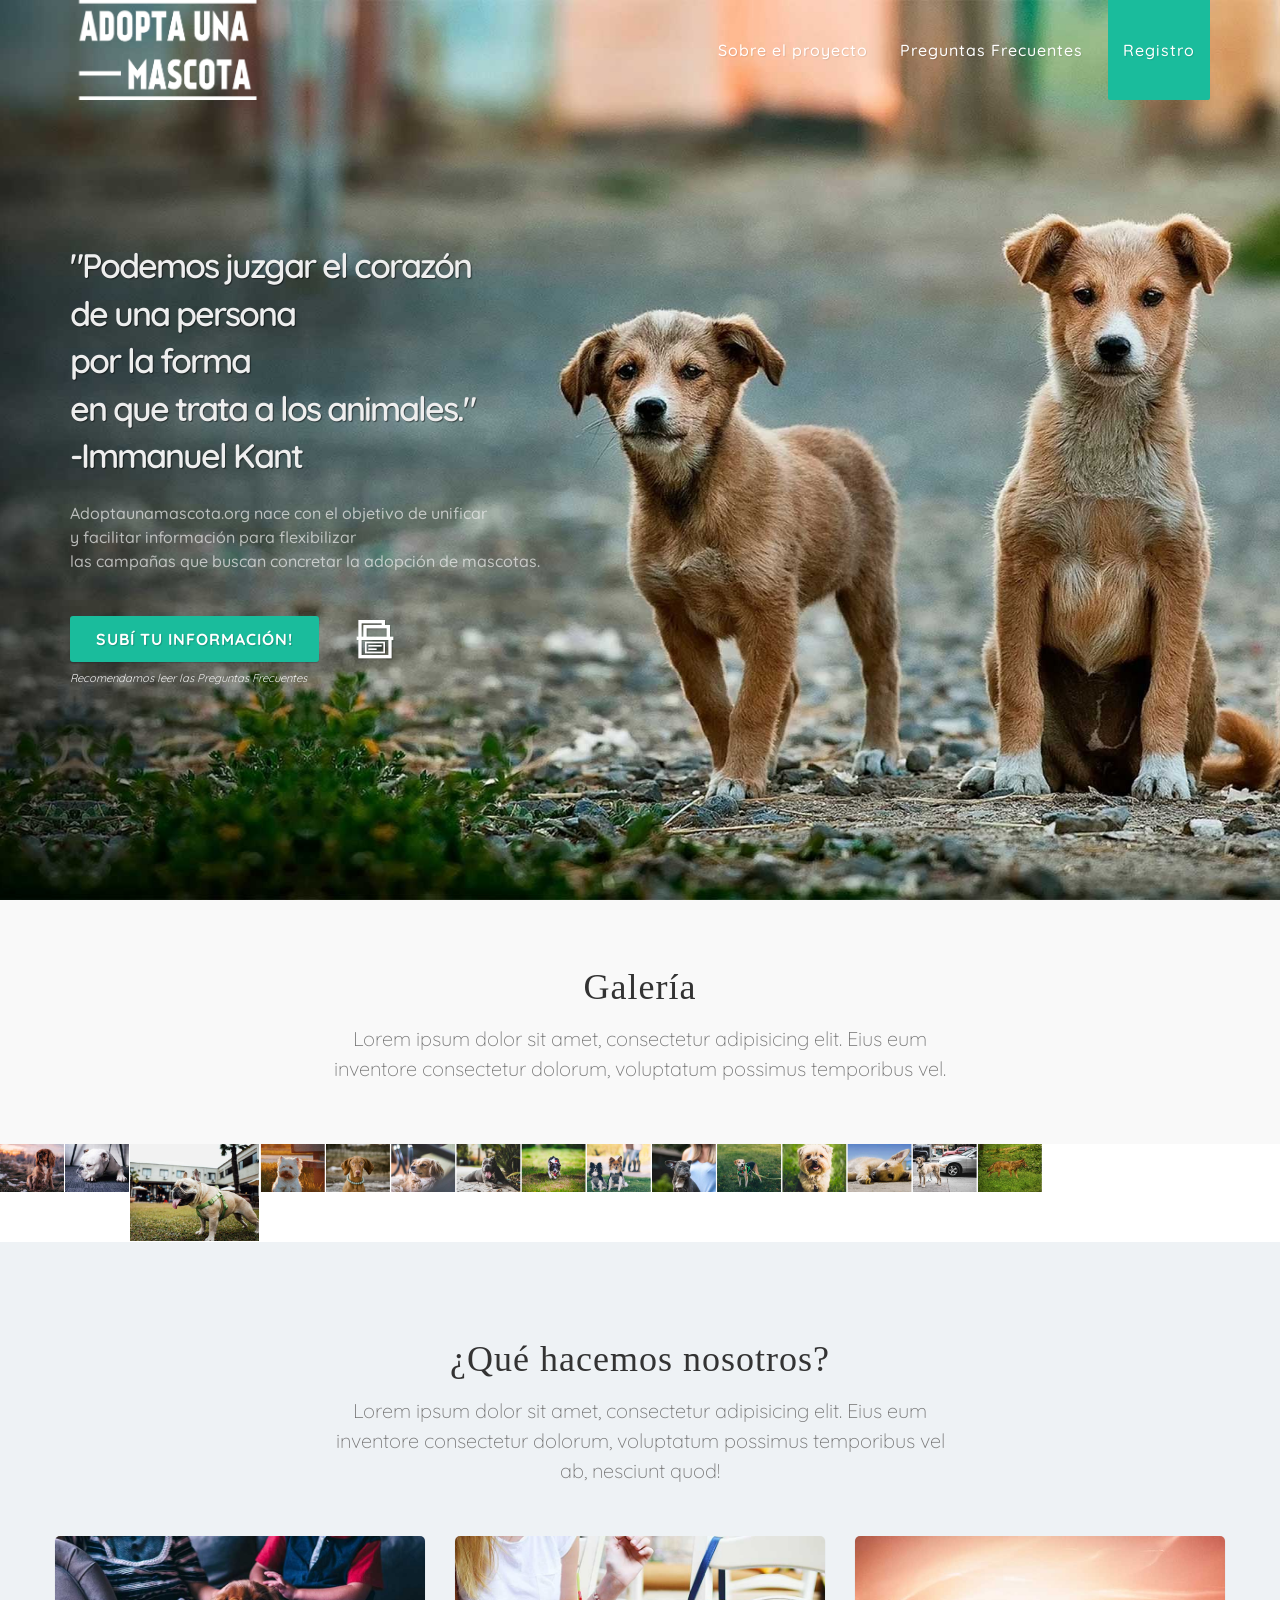
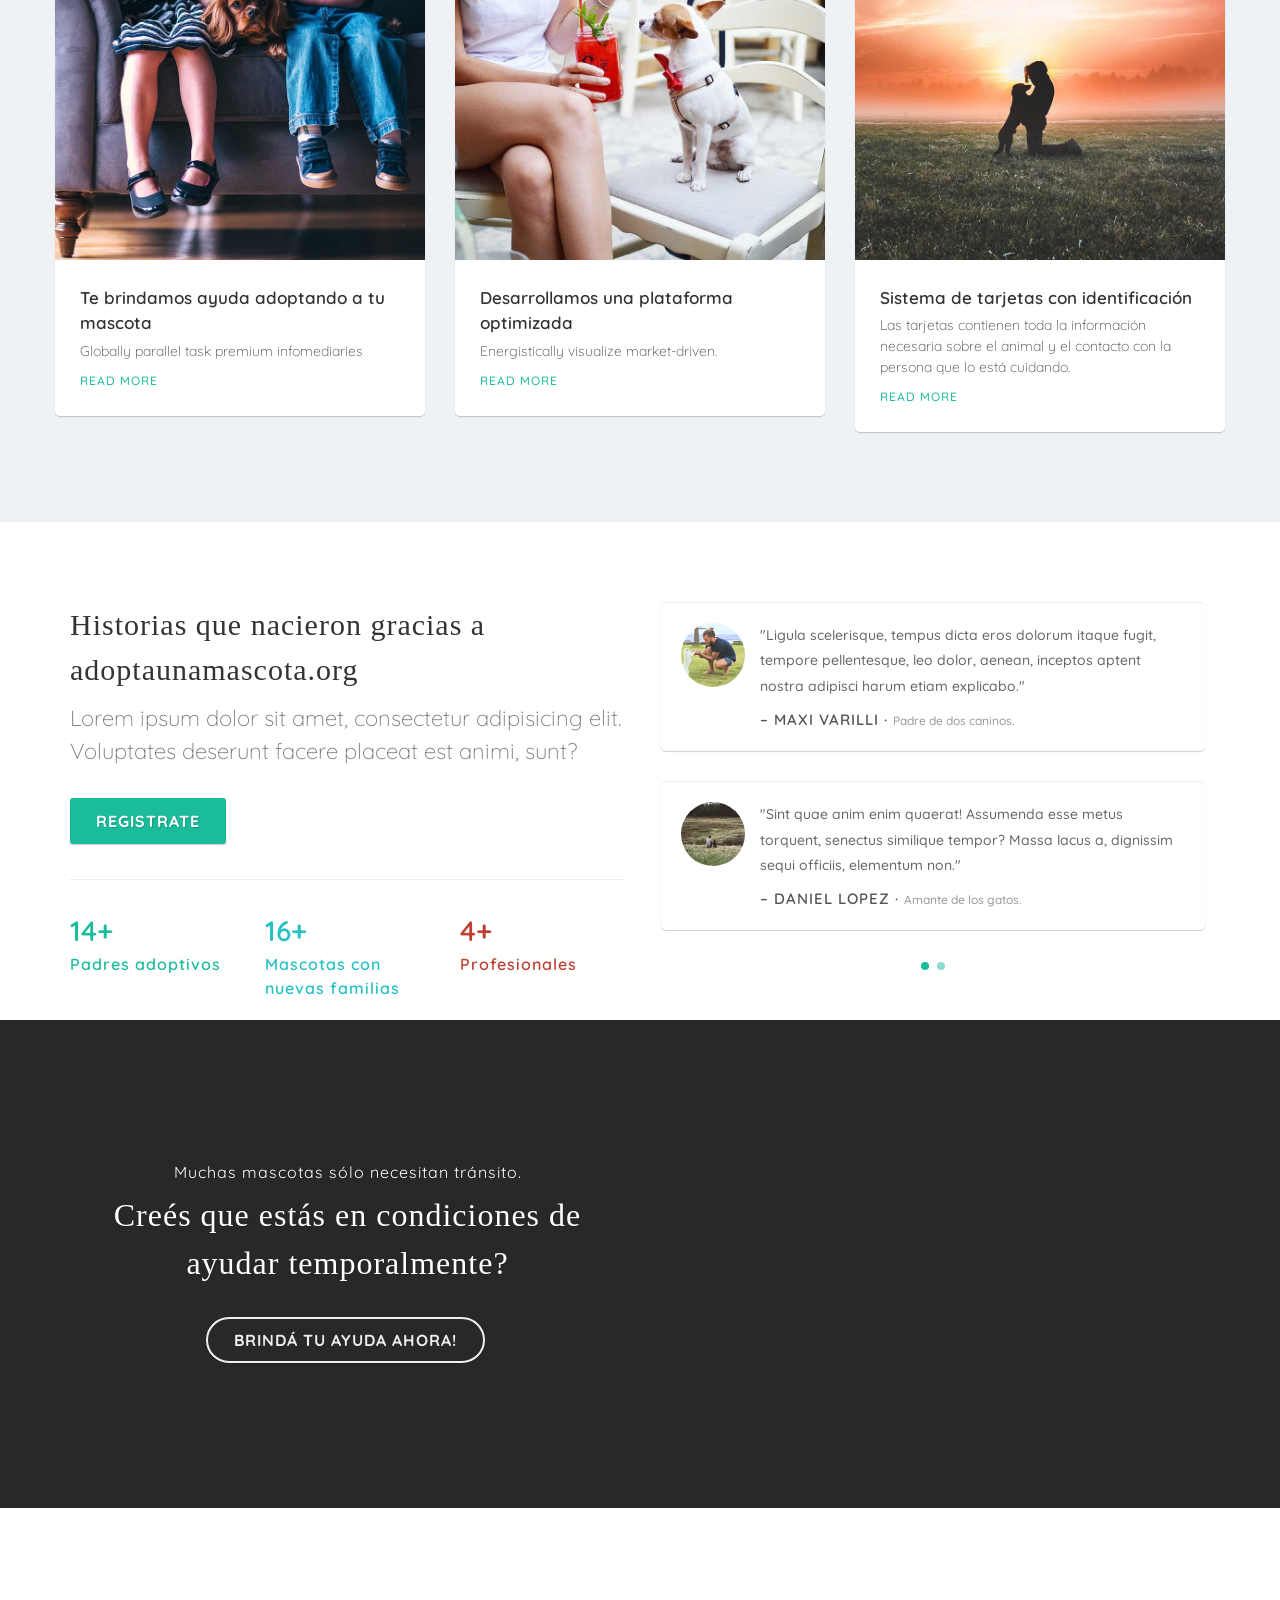
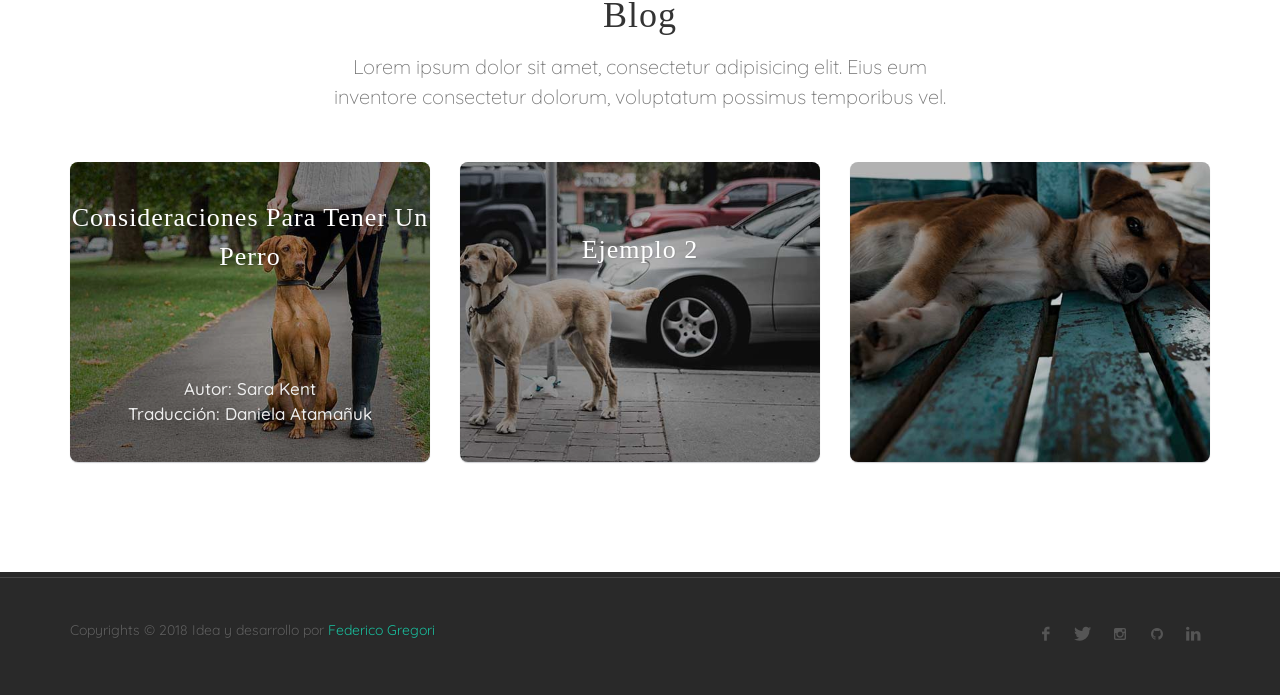
==== index.html @ c25a3f6e "[UPD]Typo header" ====
<!DOCTYPE html>
<html lang="es">
<head>

	<meta http-equiv="content-type" content="text/html; charset=utf-8" />
	<meta name="author" content="Federico Gregori" />

	<!-- Stylesheets -->
	<link href="http://fonts.googleapis.com/css?family=Quicksand:300,400,500,700|Chewy" rel="stylesheet" type="text/css" />
	<link rel="stylesheet" href="css/bootstrap.css" type="text/css" />
	<link rel="stylesheet" href="style.css" type="text/css" />
	<link rel="stylesheet" href="css/dark.css" type="text/css" />
	<link rel="stylesheet" href="demos/pet/pet.css" type="text/css" />
	<link rel="stylesheet" href="demos/pet/css/fonts.css" type="text/css" />

	<link rel="stylesheet" href="css/font-icons.css" type="text/css" />
	<link rel="stylesheet" href="css/animate.css" type="text/css" />
	<link rel="stylesheet" href="css/magnific-popup.css" type="text/css" />

	<link rel="stylesheet" href="css/responsive.css" type="text/css" />
	<meta name="viewport" content="width=device-width, initial-scale=1" />

	<link rel="stylesheet" href="css/colors.php?color=f0a540" type="text/css" />

	<title>Adopta una Mascota | Posadas</title>

</head>

<body class="stretched">

	<!-- Document Wrapper -->
	<div id="wrapper" class="clearfix">

		<!-- Header -->
		<header id="header" class="transparent-header dark" data-sticky-class="not-dark">

			<div id="header-wrap">

				<div class="container clearfix">

					<div id="primary-menu-trigger"><i class="icon-reorder"></i></div>

					<!-- Logo -->
					<div id="logo">
						<a href="index.html" class="standard-logo" data-dark-logo="demos/pet/images/logo-dark2.png"><img src="demos/pet/images/logo.png" alt="Canvas Logo"></a>
					</div><!-- #logo end -->

					<!-- Primary Navigation -->
					<nav id="primary-menu" class="not-dark">

						<ul>
							<li><a href="#"><div>Sobre el proyecto</div></a></li>
							<!-- <li><a href="#"><div>Community</div></a></li> -->
							<li><a href="#"><div>Preguntas Frecuentes</div></a></li>
							<li class="bgcolor"><a href="#"><div>Registro</div></a></li>
						</ul>

					</nav><!-- #primary-menu end -->

				</div>

			</div>

		</header><!-- #header end -->

		<!-- Slider
		============================================= -->
		<section id="slider" class="slider-element full-screen clearfix" style="background: url('demos/pet/images/hero-image.jpg') center right no-repeat; background-size: cover;">
			<div class="vertical-middle">
				<div class="container clearfix">

					<div class="emphasis-title dark">
						<h2 style="font-size: 34px; line-height: 1.4; font-weight: 600; text-shadow: 1px 1px 1px rgba(0,0,0,0.5); margin-top: 10px;">"Podemos juzgar el corazón<br>de una persona<br>por la forma<br>en que trata a los animales."<br>-Immanuel Kant</h2><br>
						<p class="t500" style="font-size: 16px; opacity: .7;">Adoptaunamascota.org nace con el objetivo de unificar<br> y facilitar información para flexibilizar <br>las campañas que buscan concretar la adopción de mascotas.</p>
						<a href="#" class="button button-large button-rounded noleftmargin">Subí tu información!</a>
						<a href="#" class="button nobg noshadow"><i class="icon-archive" style="width: 40px; font-size: 40px; top: 10px;"></i></a>
						<br><em><small style="opacity: 1;">Recomendamos leer las Preguntas Frecuentes</small></em>

					</div>

				</div>
			</div>
		</section>

		<!-- Content -->
		<section id="content">

			<div class="content-wrap notoppadding clearfix">
				<div class="section nobottommargin clearfix">
					<div class="heading-block center nobottomborder nobottommargin divcenter" style="max-width: 640px">
						<h3 class="nott font-secondary t400" style="font-size: 36px;">Galería</h3>
						<span>Lorem ipsum dolor sit amet, consectetur adipisicing elit. Eius eum inventore consectetur dolorum, voluptatum possimus temporibus vel.</span>
					</div>
				</div>

				<div class="masonry-thumbs grid-6" data-big="3" data-lightbox="gallery">
					<a href="demos/pet/images/gallery/1.jpg" data-lightbox="gallery-item"><img src="demos/pet/images/gallery/thumbs/1.jpg" alt="Gallery Thumb 1"></a>
					<a href="demos/pet/images/gallery/2.jpg" data-lightbox="gallery-item"><img src="demos/pet/images/gallery/thumbs/2.jpg" alt="Gallery Thumb 2"></a>
					<a href="demos/pet/images/gallery/3.jpg" data-lightbox="gallery-item"><img src="demos/pet/images/gallery/thumbs/3.jpg" alt="Gallery Thumb 3"></a>
					<a href="demos/pet/images/gallery/4.jpg" data-lightbox="gallery-item"><img src="demos/pet/images/gallery/thumbs/4.jpg" alt="Gallery Thumb 4"></a>
					<a href="demos/pet/images/gallery/5.jpg" data-lightbox="gallery-item"><img src="demos/pet/images/gallery/thumbs/5.jpg" alt="Gallery Thumb 5"></a>
					<a href="demos/pet/images/gallery/6.jpg" data-lightbox="gallery-item"><img src="demos/pet/images/gallery/thumbs/6.jpg" alt="Gallery Thumb 6"></a>
					<a href="demos/pet/images/gallery/7.jpg" data-lightbox="gallery-item"><img src="demos/pet/images/gallery/thumbs/7.jpg" alt="Gallery Thumb 7"></a>
					<a href="demos/pet/images/gallery/8.jpg" data-lightbox="gallery-item"><img src="demos/pet/images/gallery/thumbs/8.jpg" alt="Gallery Thumb 8"></a>
					<a href="demos/pet/images/gallery/9.jpg" data-lightbox="gallery-item"><img src="demos/pet/images/gallery/thumbs/9.jpg" alt="Gallery Thumb 9"></a>
					<a href="demos/pet/images/gallery/10.jpg" data-lightbox="gallery-item"><img src="demos/pet/images/gallery/thumbs/10.jpg" alt="Gallery Thumb 10"></a>
					<a href="demos/pet/images/gallery/11.jpg" data-lightbox="gallery-item"><img src="demos/pet/images/gallery/thumbs/11.jpg" alt="Gallery Thumb 11"></a>
					<a href="demos/pet/images/gallery/12.jpg" data-lightbox="gallery-item"><img src="demos/pet/images/gallery/thumbs/12.jpg" alt="Gallery Thumb 12"></a>
					<a href="demos/pet/images/gallery/13.jpg" data-lightbox="gallery-item"><img src="demos/pet/images/gallery/thumbs/13.jpg" alt="Gallery Thumb 13"></a>
					<a href="demos/pet/images/gallery/14.jpg" data-lightbox="gallery-item"><img src="demos/pet/images/gallery/thumbs/14.jpg" alt="Gallery Thumb 14"></a>
					<a href="demos/pet/images/gallery/15.jpg" data-lightbox="gallery-item"><img src="demos/pet/images/gallery/thumbs/15.jpg" alt="Gallery Thumb 15"></a>
				</div>

				<div class="section nomargin clearfix" style="background-color: #eef2f5;">
					<div class="container clearfix">

						<div class="heading-block center nobottomborder bottommargin topmargin-sm divcenter" style="max-width: 640px">
							<h3 class="nott font-secondary t400" style="font-size: 36px;">¿Qué hacemos nosotros?</h3>
							<span>Lorem ipsum dolor sit amet, consectetur adipisicing elit. Eius eum inventore consectetur dolorum, voluptatum possimus temporibus vel ab, nesciunt quod!</span>
						</div>

						<div class="row clearfix">
							<!-- Features colomns
							============================================= -->
							<div class="row clearfix">
								<div class="col-lg-4 col-md-6 bottommargin-sm">
									<div class="feature-box media-box fbox-bg">
										<div class="fbox-media">
											<a href="#"><img class="image_fade" src="demos/pet/images/services/1.jpg" alt="Featured Box Image"></a>
										</div>
										<div class="fbox-desc noborder">
											<h3 class="nott ls0 t600">Te brindamos ayuda adoptando a tu mascota<span class="subtitle t300 ls0">Globally parallel task premium infomediaries</span></h3>
											<a href="#" class="button-link noborder color">Read More</a>
										</div>
									</div>
								</div>

								<div class="col-lg-4 col-md-6 bottommargin-sm">
									<div class="feature-box media-box fbox-bg">
										<div class="fbox-media">
											<a href="#"><img class="image_fade" src="demos/pet/images/services/2.jpg" alt="Featured Box Image"></a>
										</div>
										<div class="fbox-desc noborder">
											<h3 class="nott ls0 t600">Desarrollamos una plataforma optimizada<span class="subtitle t300 ls0">Energistically visualize market-driven.</span></h3>
											<a href="#" class="button-link noborder color">Read More</a>
										</div>
									</div>
								</div>

								<div class="col-lg-4 col-md-6 bottommargin-sm">
									<div class="feature-box media-box fbox-bg">
										<div class="fbox-media">
											<a href="#"><img class="image_fade" src="demos/pet/images/services/3.jpg" alt="Featured Box Image"></a>
										</div>
										<div class="fbox-desc noborder">
											<h3 class="nott ls0 t600">Sistema de tarjetas con identificación<span class="subtitle t300 ls0">Las tarjetas contienen toda la información necesaria sobre el animal y el contacto con la persona que lo está cuidando.</span></h3>
											<a href="#" class="button-link noborder color">Read More</a>
										</div>
									</div>
								</div>

								<!-- <div class="col-lg-3 col-md-6 bottommargin-sm">
									<div class="feature-box media-box fbox-bg">
										<div class="fbox-media">
											<a href="#"><img class="image_fade" src="demos/pet/images/services/4.jpg" alt="Featured Box Image"></a>
										</div>
										<div class="fbox-desc noborder">
											<h3 class="nott ls0 t600">Health &amp; Well-being<span class="subtitle t300 ls0">Enthusiastically iterate enabled portals after.</span></h3>
											<a href="#" class="button-link noborder color">Read More</a>
										</div>
									</div>
								</div> -->
							</div>
						</div>
					</div>
				</div>

				<div class="container topmargin clearfix">
					<div class="row clearfix">
						<div class="col-lg-6">
							<div class="heading-block nobottomborder topmargin-sm nobottommargin">
								<h2 class="font-secondary ls1 nott t400">Historias que nacieron gracias a adoptaunamascota.org</h2>
								<span>Lorem ipsum dolor sit amet, consectetur adipisicing elit. Voluptates deserunt facere placeat est animi, sunt?</span>
								<a href="#" class="button button-large button-rounded topmargin-sm noleftmargin">Registrate</a>
								<div class="line line-sm"></div>
							</div>
							<div class="row clearfix">
								<div class="col-md-4">
									<div>
										<div class="counter counter-small color"><span data-from="10" data-to="14" data-refresh-interval="50" data-speed="1000"></span>+</div>
										<h5 class="color t600 nott notopmargin" style="font-size: 16px;">Padres adoptivos</h5>
									</div>
								</div>

								<div class="col-md-4">
									<div>
										<div class="counter counter-small" style="color: #22c1c3;"><span data-from="4" data-to="16" data-refresh-interval="50" data-speed="700"></span>+</div>
										<h5 class="t600 nott notopmargin" style="color: #22c1c3; font-size: 16px;">Mascotas con nuevas familias</h5>
									</div>
								</div>

								<div class="col-md-4">
									<div>
										<div class="counter counter-small" style="color: #BD3F32;"><span data-from="1" data-to="5" data-refresh-interval="85" data-speed="1200"></span>+</div>
										<h5 class="t600 nott notopmargin" style="color: #BD3F32; font-size: 16px;">Profesionales</h5>
									</div>
								</div>
							</div>
						</div>

						<div class="col-lg-6">
							<div id="oc-testi" class="owl-carousel testimonials-carousel carousel-widget" data-nav="false" data-animate-in="slideInUp" data-animate-out="slideOutUp" data-autoplay="5000" data-loop="true" data-stage-padding="5" data-margin="10" data-items-sm="1" data-items-md="1" data-items-xl="1">

								<div class="oc-item">
									<div class="testimonial topmargin-sm">
										<div class="testi-image">
											<a href="#"><img src="demos/pet/images/testimonials/1.jpg" alt="Customer Testimonails"></a>
										</div>
										<div class="testi-content">
											<p>Ligula scelerisque, tempus dicta eros dolorum itaque fugit, tempore pellentesque, leo dolor, aenean, inceptos aptent nostra adipisci harum etiam explicabo.</p>
											<div class="testi-meta">
												Maxi Varilli &middot;
												<span>Padre de dos caninos.</span>
											</div>
										</div>
									</div>

									<div class="testimonial topmargin-sm">
										<div class="testi-image">
											<a href="#"><img src="demos/pet/images/testimonials/2.jpg" alt="Customer Testimonails"></a>
										</div>
										<div class="testi-content">
											<p>Sint quae anim enim quaerat! Assumenda esse metus torquent, senectus similique tempor? Massa lacus a, dignissim sequi officiis, elementum non.</p>
											<div class="testi-meta">
												Daniel Lopez  &middot;
												<span>Amante de los gatos.</span>
											</div>
										</div>
									</div>
								</div>

								<div class="oc-item">
									<div class="testimonial topmargin-sm">
										<div class="testi-image">
											<a href="#"><img src="demos/pet/images/testimonials/3.jpg" alt="Customer Testimonails"></a>
										</div>
										<div class="testi-content">
											<p>Placeat ultrices perferendis omnis consequat molestie quos pretium! Donec deserunt ratione ultrices laborum vehicula rutrum deserunt! Torquent officiis? Et occaecati.</p>
											<div class="testi-meta">
												Sebastián Fernandez &middot;
												<span>Primer usuario de AUM.</span>
											</div>
										</div>
									</div>
									<div class="testimonial topmargin-sm">
										<div class="testi-image">
											<a href="#"><img src="demos/pet/images/testimonials/4.jpg" alt="Customer Testimonails"></a>
										</div>
										<div class="testi-content">
											<p>Occaecat autem turpis mollis ac nam cubilia, culpa adipiscing per cubilia porta fugit numquam dignissim sequi. Aspernatur aliquip. Ornare molestias.</p>
											<div class="testi-meta">
												Carla Acuña &middot;
												<span>Papá de Sancho.</span>
											</div>
										</div>
									</div>
								</div>

							</div>
						</div>

					</div>
				</div>

				<!-- <div class="section nomargin nobg clearfix">
					<div class="container clearfix">
						<div class="heading-block center nobottomborder divcenter" style="max-width: 640px">
							<h3 class="nott font-secondary t400" style="font-size: 36px;">Our Products</h3>
							<span>Lorem ipsum dolor sit amet, consectetur adipisicing elit. Eius eum inventore consectetur dolorum, voluptatum possimus temporibus vel.</span>
						</div>
						<div class="row topmargin clearfix">
							<div class="col-lg-5 d-none d-lg-block">
								<img src="demos/pet/images/others/1.png" alt="Dogs">
							</div>
							<div class="col-lg-7 col-md-12">
								<div class="row clearfix">
									<div class="col-md-4 col-6">
										<div class="iproduct">
											<div class="product-image noshadow">
												<a href="#"><img class="image_fade" src="demos/pet/images/products/1.jpg" alt="High-Heel Girl's Sandals"></a>
											</div>
											<div class="product-desc center">
												<div class="product-title"><h3><a href="#">Natural Dog Food</a></h3></div>
												<div class="product-price"><ins>$11.49</ins></div>
											</div>
										</div>
									</div>
									<div class="col-md-4 col-6">
										<div class="iproduct">
											<div class="product-image noshadow">
												<a href="#"><img class="image_fade" src="demos/pet/images/products/2.jpg" alt="High-Heel Girl's Sandals"></a>
											</div>
											<div class="product-desc center">
												<div class="product-title"><h3><a href="#">Dry Dog Food</a></h3></div>
												<div class="product-price"><ins>$13.99</ins></div>
											</div>
										</div>
									</div>
									<div class="col-md-4 col-6">
										<div class="iproduct">
											<div class="product-image noshadow">
												<a href="#"><img class="image_fade" src="demos/pet/images/products/3.jpg" alt="High-Heel Girl's Sandals"></a>
											</div>
											<div class="product-desc center">
												<div class="product-title"><h3><a href="#">Canvas Dog Food</a></h3></div>
												<div class="product-price"><ins>$14.49</ins></div>
											</div>
										</div>
									</div>
								</div>
							</div>
						</div>
					</div>
				</div> -->

				<div class="section dark parallax nomargin" style="background-image: url('demos/pet/images/others/section-bg.jpg'); padding: 140px 0;"  data-bottom-top="background-position:0px 50px;" data-top-bottom="background-position:0px -300px;">
					<div class="container center clearfix">
						<div class="row clearfix">
							<div class="col-lg-6">
								<div class="heading-block nobottomborder nobottommargin">
									<div class="before-heading ls1" style="color: #FFF; font-style: normal;">Muchas mascotas sólo necesitan tránsito.</div>
									<h3 class="nott font-secondary t400" style="font-size: 32px;">Creés que estás en condiciones de ayudar temporalmente?</h3>
									<a href="#" class="button button-large button-circle button-border button-white button-light topmargin-sm noleftmargin">Brindá tu ayuda ahora!</a>
								</div>
							</div>
						</div>
					</div>
				</div>

				<div class="container topmargin-lg clearfix">
					<div class="heading-block center nobottomborder divcenter" style="max-width: 640px">
						<h3 class="nott font-secondary t400" style="font-size: 36px;">Blog</h3>
						<span>Lorem ipsum dolor sit amet, consectetur adipisicing elit. Eius eum inventore consectetur dolorum, voluptatum possimus temporibus vel.</span>
					</div>
					<div class="row contact-properties clearfix">
						<div class="col-md-4">
							<a href="#" style="background: url('demos/pet/images/help/1.jpg') no-repeat center center; background-size: cover;">
								<div class="vertical-middle dark center">
									<div class="heading-block nomargin noborder">
										<h3 class="capitalize t400 font-secondary">Consideraciones para tener un perro</h3>
										<span style="margin-top: 100px; font-size: 17px; font-weight: 500;">
											Autor: Sara Kent<br>
											Traducción: Daniela Atamañuk
										</span>
									</div>
								</div>
							</a>
						</div>
						<div class="col-md-4">
							<a href="#" style="background: url('demos/pet/images/help/2.jpg') no-repeat center center; background-size: cover;">
								<div class="vertical-middle dark center">
									<div class="heading-block nomargin noborder">
										<h3 class="capitalize t400 font-secondary">Ejemplo 2</h3>
										<span style="margin-top: 100px; font-size: 17px; font-weight: 500;">
											<br>
											
										</span>
									</div>
								</div>
							</a>
						</div>
						<div class="col-md-4">
							<a href="#" style="background: url('demos/pet/images/help/3.jpg') no-repeat center center; background-size: cover;">
								<div class="vertical-middle dark center">
									<div class="heading-block nomargin noborder">
										<h3 class="capitalize t400 font-secondary"></h3>
										<span style="margin-top: 100px; font-size: 17px; font-weight: 500;">
											<br>
											
										</span>
									</div>
								</div>
							</a>
						</div>
					</div>
				</div>

			</div>

		</section><!-- #content end -->

		<!-- Footer
		============================================= -->
		<footer id="footer" class="dark">

			<!-- <div class="container clearfix">

				<div class="footer-widgets-wrap clearfix">

					<div class="col_one_fourth">
						<div class="widget clearfix">

							<p>We believe in <strong>Simple</strong>, <strong>Creative</strong> &amp; <strong>Flexible</strong> Design Standards.</p>

							<div style="background: url('images/world-map.png') no-repeat center center; background-size: 100%;">
								<address>
									<strong>Headquarters:</strong><br>
									795 Folsom Ave, Suite 600<br>
									San Francisco, CA 94107<br>
								</address>
								<abbr title="Phone Number"><strong>Phone:</strong></abbr> (91) 8547 632521<br>
								<abbr title="Fax"><strong>Fax:</strong></abbr> (91) 11 4752 1433<br>
								<abbr title="Email Address"><strong>Email:</strong></abbr> info@canvas.com
							</div>

						</div>
					</div>

					<div class="col_one_fourth">
						<div class="widget widget_links clearfix">

							<h4>Blogroll</h4>

							<ul>
								<li><a href="http://codex.wordpress.org/">Documentation</a></li>
								<li><a href="http://wordpress.org/support/forum/requests-and-feedback">Feedback</a></li>
								<li><a href="http://wordpress.org/extend/plugins/">Plugins</a></li>
								<li><a href="http://wordpress.org/support/">Support Forums</a></li>
								<li><a href="http://wordpress.org/extend/themes/">Themes</a></li>
								<li><a href="http://wordpress.org/news/">WordPress Blog</a></li>
								<li><a href="http://planet.wordpress.org/">WordPress Planet</a></li>
							</ul>

						</div>
					</div>

					<div class="col_one_fourth">
						<div class="widget widget_links clearfix">

							<h4>Blogroll</h4>

							<ul>
								<li><a href="http://codex.wordpress.org/">Documentation</a></li>
								<li><a href="http://wordpress.org/support/forum/requests-and-feedback">Feedback</a></li>
								<li><a href="http://wordpress.org/extend/plugins/">Plugins</a></li>
								<li><a href="http://wordpress.org/support/">Support Forums</a></li>
								<li><a href="http://wordpress.org/extend/themes/">Themes</a></li>
								<li><a href="http://wordpress.org/news/">WordPress Blog</a></li>
								<li><a href="http://planet.wordpress.org/">WordPress Planet</a></li>
							</ul>

						</div>
					</div>

					<div class="col_one_fourth col_last">
						<div class="widget center clearfix" style="border: 2px dashed #AAA; padding: 30px">
							<h3 class="">Exclusive Sale<br>
							Get <span style="font-size: 40px;">20%</span> Off*</h3>
							<span>Coupon code: lovecanvas</span>
							<em style="color: #999;"><small>(First time Register only)</small></em>
						</div>
					</div>

				</div> .footer-widgets-wrap end

			</div> -->

			<div class="line nomargin"></div>

			<!-- Copyrights -->
			
			<div id="copyrights">

				<div class="container clearfix">

					<div class="col_half">
						Copyrights &copy; 2018 Idea y desarrollo por <a href="federicogregori.com">Federico Gregori</a>
					</div>

					<div class="col_half col_last tright">
						<div class="fright clearfix">
							<a href="https://web.facebook.com/FedeGregori" class="social-icon si-small si-borderless si-facebook">
								<i class="icon-facebook"></i>
								<i class="icon-facebook"></i>
							</a>

							<a href="https://twitter.com/FedeGregori" class="social-icon si-small si-borderless si-twitter">
								<i class="icon-twitter"></i>
								<i class="icon-twitter"></i>
							</a>

							<!-- <a href="#" class="social-icon si-small si-borderless si-gplus">
								<i class="icon-gplus"></i>
								<i class="icon-gplus"></i>
							</a> -->

							<!-- <a href="#" class="social-icon si-small si-borderless si-pinterest">
								<i class="icon-pinterest"></i>
								<i class="icon-pinterest"></i>
							</a> -->

							<a href="https://www.instagram.com/fede_gregori/" class="social-icon si-small si-borderless si-instagram">
								<i class="icon-instagram2"></i>
								<i class="icon-instagram2"></i>
							</a>

							<a href="https://github.com/FedericoGregori" class="social-icon si-small si-borderless si-github">
								<i class="icon-github2"></i>
								<i class="icon-github2"></i>
							</a>

							<!-- <a href="#" class="social-icon si-small si-borderless si-yahoo">
								<i class="icon-yahoo"></i>
								<i class="icon-yahoo"></i>
							</a> -->

							<a href="https://www.linkedin.com/in/fedegregori/" class="social-icon si-small si-borderless si-linkedin">
								<i class="icon-linkedin"></i>
								<i class="icon-linkedin"></i>
							</a>
						</div>
					</div>

				</div>

			</div><!-- #copyrights end -->

		</footer><!-- #footer end -->

	</div><!-- #wrapper end -->

	<!-- Go To Top
	============================================= -->
	<div id="gotoTop" class="icon-angle-up"></div>

	<!-- External JavaScripts
	============================================= -->
	<script src="js/jquery.js"></script>
	<script src="js/plugins.js"></script>

	<!-- Footer Scripts
	============================================= -->
	<script src="js/functions.js"></script>

</body>
</html>
---- style.css ----
/*-----------------------------------------------------------------------------------

	Theme Name: Canvas
	Theme URI: http://themes.semicolonweb.com/html/canvas
	Description: The Multi-Purpose Template
	Author: SemiColonWeb
	Author URI: http://themeforest.net/user/semicolonweb
	Version: 5.1

-----------------------------------------------------------------------------------*/

/* ----------------------------------------------------------------

	- Basic
	- Typography
	- Basic Layout Styles
	- Helper Classes
	- Sections
	- Columns & Grids
	- Flex Slider
	- Swiper Slider
	- Top Bar
	- Header
		- Logo
		- Primary Menu
		- Mega Menu
		- Top Search
		- Top Cart
		- Sticky Header
		- Page Menu
		- Side Header
	- Side Panel
	- Slider
	- Page Title
	- Content
	- Portfolio
	- Blog
	- Shop
	- Events
	- Shortcodes
		- Countdown
		- Buttons
		- Promo Boxes
		- Featured Boxes
		- Process Steps
		- Styled Icons
		- Toggles
		- Accordions
		- Tabs
		- Side Navigation
		- FAQ List
		- Clients
		- Testimonials
		- Team
		- Pricing Boxes
		- Counter
		- Animated Rounded Skills
		- Skills Bar
		- Dropcaps & Highlights
		- Quotes & Blockquotes
		- Text Rotater
	- Owl Carousel
	- Overlays
	- Forms
	- Google Maps
	- Heading Styles
	- Divider
	- Magazine Specific Classes
	- Go To Top
	- Error 404
	- Landing Pages
	- Preloaders
	- Toastr Notifications
	- Footer
	- Widgets
		- Tag Cloud
		- Links
		- Testimonial & Twitter
		- Quick Contact Form
		- Newsletter
		- Twitter Feed
		- Navigation Tree
	- Wedding
	- Bootstrap Specific
	- Cookie Notification
	- Stretched Layout
	- Page Transitions
	- Youtube Video Backgrounds

---------------------------------------------------------------- */


/* ----------------------------------------------------------------
	Bootstrap Adjustments
-----------------------------------------------------------------*/

@media (min-width: 576px) {
	.container { max-width: 540px; }
}

@media (min-width: 768px) {
	.container { max-width: 750px; }
}

@media (min-width: 992px) {
	.container { max-width: 970px; }
}

@media (min-width: 1200px) {
	.container { max-width: 1170px; }
}


body,
.dropdown-menu { font-size: 0.875rem; }


/* ----------------------------------------------------------------
	Basic
-----------------------------------------------------------------*/

dl, dt, dd, ol, ul, li {
	margin: 0;
	padding: 0;
}

.clear {
	clear: both;
	display: block;
	font-size: 0px;
	height: 0px;
	line-height: 0;
	width: 100%;
	overflow:hidden;
}

::selection {
	background: #1ABC9C;
	color: #FFF;
	text-shadow: none;
}

::-moz-selection {
	background: #1ABC9C; /* Firefox */
	color: #FFF;
	text-shadow: none;
}

::-webkit-selection {
	background: #1ABC9C; /* Safari */
	color: #FFF;
	text-shadow: none;
}

:active,
:focus { outline: none !important; }


/* ----------------------------------------------------------------
	Typography
-----------------------------------------------------------------*/


body {
	line-height: 1.5;
	color: #555;
	font-family: 'Lato', sans-serif;
}

a {
	text-decoration: none !important;
	color: #1ABC9C;
}

a:hover { color: #222; }

a img { border: none; }

img { max-width: 100%; }

iframe { border: none !important; }


/* ----------------------------------------------------------------
	Basic Layout Styles
-----------------------------------------------------------------*/


h1,
h2,
h3,
h4,
h5,
h6 {
	color: #444;
	font-weight: 600;
	line-height: 1.5;
	margin: 0 0 30px 0;
	font-family: 'Raleway', sans-serif;
}

h5,
h6 { margin-bottom: 20px; }

h1 { font-size: 36px; }

h2 { font-size: 30px; }

h3 { font-size: 24px; }

h4 { font-size: 18px; }

h5 { font-size: 14px; }

h6 { font-size: 12px; }

h4 { font-weight: 600; }

h5,
h6 { font-weight: bold; }

h1 > span:not(.nocolor):not(.badge),
h2 > span:not(.nocolor):not(.badge),
h3 > span:not(.nocolor):not(.badge),
h4 > span:not(.nocolor):not(.badge),
h5 > span:not(.nocolor):not(.badge),
h6 > span:not(.nocolor):not(.badge) { color: #1ABC9C; }

p,
pre,
ul,
ol,
dl,
dd,
blockquote,
address,
table,
fieldset,
form { margin-bottom: 30px; }

small { font-family: 'Lato', sans-serif; }


/* ----------------------------------------------------------------
	Helper Classes
-----------------------------------------------------------------*/


.uppercase { text-transform: uppercase !important; }

.lowercase { text-transform: lowercase !important; }

.capitalize { text-transform: capitalize !important; }

.nott { text-transform: none !important; }

.tright { text-align: right !important; }

.tleft { text-align: left !important; }

.fright { float: right !important; }

.fleft { float: left !important; }

.fnone { float: none !important; }

.ohidden {
	position: relative;
	overflow: hidden !important;
}

#wrapper {
	position: relative;
	float: none;
	width: 1220px;
	margin: 0 auto;
	background-color: #FFF;
	box-shadow: 0 0 10px rgba(0,0,0,0.1);
	-moz-box-shadow: 0 0 10px rgba(0,0,0,0.1);
	-webkit-box-shadow: 0 0 10px rgba(0,0,0,0.1);
}

.line,
.double-line {
	clear: both;
	position: relative;
	width: 100%;
	margin: 60px 0;
	border-top: 1px solid #EEE;
}

.line.line-sm { margin: 30px 0; }

span.middot {
	display: inline-block;
	margin: 0 5px;
}

.double-line { border-top: 3px double #E5E5E5; }

.emptydiv {
	display: block !important;
	position: relative !important;
}

.allmargin { margin: 50px !important; }

.leftmargin { margin-left: 50px !important; }

.rightmargin { margin-right: 50px !important; }

.topmargin { margin-top: 50px !important; }

.bottommargin { margin-bottom: 50px !important; }

.clear-bottommargin { margin-bottom: -50px !important; }

.allmargin-sm { margin: 30px !important; }

.leftmargin-sm { margin-left: 30px !important; }

.rightmargin-sm { margin-right: 30px !important; }

.topmargin-sm { margin-top: 30px !important; }

.bottommargin-sm { margin-bottom: 30px !important; }

.clear-bottommargin-sm { margin-bottom: -30px !important; }

.allmargin-lg { margin: 80px !important; }

.leftmargin-lg { margin-left: 80px !important; }

.rightmargin-lg { margin-right: 80px !important; }

.topmargin-lg { margin-top: 80px !important; }

.bottommargin-lg { margin-bottom: 80px !important; }

.clear-bottommargin-lg { margin-bottom: -80px !important; }

.nomargin {margin: 0 !important; }

.noleftmargin { margin-left: 0 !important; }

.norightmargin { margin-right: 0 !important; }

.notopmargin { margin-top: 0 !important; }

.nobottommargin { margin-bottom: 0 !important; }

.header-stick { margin-top: -50px !important; }

.content-wrap .header-stick { margin-top: -80px !important; }

.footer-stick { margin-bottom: -50px !important; }

.content-wrap .footer-stick { margin-bottom: -80px !important; }

.noborder { border: none !important; }

.noleftborder { border-left: none !important; }

.norightborder { border-right: none !important; }

.notopborder { border-top: none !important; }

.nobottomborder { border-bottom: none !important; }

.noradius { -webkit-border-radius: 0 !important; -moz-border-radius: 0 !important; -ms-border-radius: 0 !important; -o-border-radius: 0 !important; border-radius: 0 !important; }

.col-padding { padding: 60px; }

.nopadding { padding: 0 !important; }

.noleftpadding { padding-left: 0 !important; }

.norightpadding { padding-right: 0 !important; }

.notoppadding { padding-top: 0 !important; }

.nobottompadding { padding-bottom: 0 !important; }

.noabsolute { position: relative !important; }

.noshadow { box-shadow: none !important; }

.notextshadow { text-shadow: none !important; }

.hidden { display: none !important; }

.nothidden { display: block !important; }

.inline-block {
	float: none !important;
	display: inline-block !important;
}

.center { text-align: center !important; }

.divcenter {
	position: relative !important;
	float: none !important;
	margin-left: auto !important;
	margin-right: auto !important;
}

.bgcolor,
.bgcolor #header-wrap { background-color: #1ABC9C !important; }

.color { color: #1ABC9C !important; }

.border-color { border-color: #1ABC9C !important; }

.nobg { background: none !important; }

.nobgcolor { background-color: transparent !important; }

.t300 { font-weight: 300 !important; }

.t400 { font-weight: 400 !important; }

.t500 { font-weight: 500 !important; }

.t600 { font-weight: 600 !important; }

.t700 { font-weight: 700 !important; }

.ls0 { letter-spacing: 0px !important; }

.ls1 { letter-spacing: 1px !important; }

.ls2 { letter-spacing: 2px !important; }

.ls3 { letter-spacing: 3px !important; }

.ls4 { letter-spacing: 4px !important; }

.ls5 { letter-spacing: 5px !important; }

.noheight { height: 0 !important; }

.nolineheight { line-height: 0 !important; }

.font-body { font-family: 'Lato', sans-serif; }

.font-primary { font-family: 'Raleway', sans-serif; }

.font-secondary { font-family: 'Crete Round', serif; }

.bgicon {
	display: block;
	position: absolute;
	bottom: -60px;
	right: -50px;
	font-size: 210px;
	color: rgba(0,0,0,0.1);
}

.imagescale,
.imagescalein {
	display: block;
	overflow: hidden;
}

.imagescale img,
.imagescalein img {
	-webkit-transform: scale(1.1);
	transform: scale(1.1);
	-webkit-transition: all 1s ease;
	transition: all 1s ease;
}

.imagescale:hover img {
	-webkit-transform: scale(1);
	transform: scale(1);
}

.imagescalein img {
	-webkit-transform: scale(1);
	transform: scale(1);
}

.imagescalein:hover img {
	-webkit-transform: scale(1.1);
	transform: scale(1.1);
}

.grayscale {
	filter: brightness(80%) grayscale(1) contrast(90%);
	-webkit-filter: brightness(80%) grayscale(1) contrast(90%);
	-moz-filter: brightness(80%) grayscale(1) contrast(90%);
	-o-filter: brightness(80%) grayscale(1) contrast(90%);
	-ms-filter: brightness(80%) grayscale(1) contrast(90%);
	transition: 1s filter ease;
	-webkit-transition: 1s -webkit-filter ease;
	-moz-transition: 1s -moz-filter ease;
	-ms-transition: 1s -ms-filter ease;
	-o-transition: 1s -o-filter ease;
}

.grayscale:hover {
	filter: brightness(100%) grayscale(0);
	-webkit-filter: brightness(100%) grayscale(0);
	-moz-filter: brightness(100%) grayscale(0);
	-o-filter: brightness(100%) grayscale(0);
	-ms-filter: brightness(100%) grayscale(0);
}

/* MOVING BG -  TESTIMONIALS */
.bganimate {
	-webkit-animation:BgAnimated 30s infinite linear;
	 -moz-animation:BgAnimated 30s infinite linear;
		-ms-animation:BgAnimated 30s infinite linear;
		 -o-animation:BgAnimated 30s infinite linear;
			animation:BgAnimated 30s infinite linear;
}
 @-webkit-keyframes BgAnimated {
	from  {background-position:0 0;}
	to    {background-position:0 400px;}
	}
 @-moz-keyframes BgAnimated {
	from  {background-position:0 0;}
	to    {background-position:0 400px;}
	}
 @-ms-keyframes BgAnimated {
	from  {background-position:0 0;}
	to    {background-position:0 400px;}
	}
 @-o-keyframes BgAnimated {
	from  {background-position:0 0;}
	to    {background-position:0 400px;}
	}
 @keyframes BgAnimated {
	from  {background-position:0 0;}
	to    {background-position:0 400px;}
	}


.input-block-level {
	display: block;
	width: 100% !important;
	min-height: 30px;
	-webkit-box-sizing: border-box;
	-moz-box-sizing: border-box;
	box-sizing: border-box;
}

.vertical-middle {
	height: auto !important;
	left: 0;
	max-width: none !important;
	z-index: 2;
}

.vertical-middle + .video-wrap { z-index: 1 !important; }

.magnific-max-width .mfp-content { max-width: 800px; }


/* ----------------------------------------------------------------
	Sections
-----------------------------------------------------------------*/


.section {
	position: relative;
	margin: 0;
	padding: 60px 0;
	background-color: #F9F9F9;
	overflow: hidden;
}

.parallax {
	background-color: transparent;
	background-attachment: fixed;
	background-position: 50% 0;
	background-repeat: no-repeat;
	overflow: hidden;
}

.mobile-parallax,
.video-placeholder {
	background-size: cover !important;
	background-attachment: scroll !important;
	background-position: center center !important;
}

.section .container { z-index: 2; }

.section .container + .video-wrap { z-index: 1; }

.revealer-image {
	position: relative;
	bottom: -100px;
	transition: bottom .3s ease-in-out;
	-webkit-transition: bottom .3s ease-in-out;
	-o-transition: bottom .3s ease-in-out;
}

.section:hover .revealer-image { bottom: -50px; }


/* ----------------------------------------------------------------
	Columns & Grids
-----------------------------------------------------------------*/


.col_full { width: 100%; }
.col_half,
.postcontent.bothsidebar { width: 48%; }
.col_one_third { width: 30.63%; }
.col_two_third { width: 65.33%; }
.col_one_fourth,
.sidebar { width: 22%; }
.col_three_fourth,
.postcontent { width: 74%; }
.col_one_fifth { width: 16.8%; }
.col_two_fifth { width: 37.6%; }
.col_three_fifth { width: 58.4%; }
.col_four_fifth { width: 79.2%; }
.col_one_sixth { width: 13.33%; }
.col_five_sixth { width: 82.67%; }
body.stretched .container-fullwidth {
	position: relative;
	padding: 0 60px;
	width: 100%;
}

.postcontent,
.sidebar,
.col_full,
.col_half,
.col_one_third,
.col_two_third,
.col_three_fourth,
.col_one_fourth,
.col_one_fifth,
.col_two_fifth,
.col_three_fifth,
.col_four_fifth,
.col_one_sixth,
.col_five_sixth {
	display: block;
	position: relative;
	margin-right: 4%;
	margin-bottom: 50px;
	float: left;
}

.col_full {
	clear: both;
	float: none;
	margin-right: 0;
}

.postcontent.col_last,
.sidebar.col_last { float: right; }

.col_last {
	margin-right: 0 !important;
	clear: right;
}


/* ----------------------------------------------------------------
	Flex Slider
-----------------------------------------------------------------*/


.fslider,
.fslider .flexslider,
.fslider .slider-wrap,
.fslider .slide,
.fslider .slide > a,
.fslider .slide > img,
.fslider .slide > a > img {
	position: relative;
	display: block;
	width: 100%;
	height: auto;
	overflow: hidden;
	-webkit-backface-visibility: hidden;
}

.fslider { min-height: 32px; }


.flex-container a:active,
.flexslider a:active,
.flex-container a:focus,
.flexslider a:focus  { outline: none; border: none; }
.slider-wrap,
.flex-control-nav,
.flex-direction-nav {margin: 0; padding: 0; list-style: none; border: none;}

.flexslider {position: relative;margin: 0; padding: 0;}
.flexslider .slider-wrap > .slide {display: none; -webkit-backface-visibility: hidden;}
.flexslider .slider-wrap img {width: 100%; display: block;}
.flex-pauseplay span {text-transform: capitalize;}

.slider-wrap:after {content: "."; display: block; clear: both; visibility: hidden; line-height: 0; height: 0;}
html[xmlns] .slider-wrap {display: block;}
* html .slider-wrap {height: 1%;}

.no-js .slider-wrap > .slide:first-child {display: block;}

.flex-viewport {
	max-height: 2000px;
	-webkit-transition: all 1s ease;
	-o-transition: all 1s ease;
	transition: all 1s ease;
}

.flex-control-nav {
	position: absolute;
	z-index: 10;
	text-align: center;
	top: 14px;
	right: 10px;
	margin: 0;
}

.flex-control-nav li {
	float: left;
	display: block;
	margin: 0 3px;
	width: 10px;
	height: 10px;
}

.flex-control-nav li a {
	display: block;
	cursor: pointer;
	text-indent: -9999px;
	width: 10px !important;
	height: 10px !important;
	border: 1px solid #FFF;
	border-radius: 50%;
	transition: all .3s ease-in-out;
	-webkit-transition: all .3s ease-in-out;
	-o-transition: all .3s ease-in-out;
}

.flex-control-nav li:hover a,
.flex-control-nav li a.flex-active { background-color: #FFF; }


/* ----------------------------------------------------------------
	Top Bar
-----------------------------------------------------------------*/


#top-bar {
	position: relative;
	border-bottom: 1px solid #EEE;
	height: 45px;
	line-height: 44px;
	font-size: 13px;
}


#top-bar .col_half { width: auto; }


/* Top Links
---------------------------------*/


.top-links {
	position: relative;
	float: left;
}

.top-links ul {
	margin: 0;
	list-style: none;
}

.top-links ul li {
	float: left;
	position: relative;
	height: 44px;
	border-left: 1px solid #EEE;
}

.top-links ul li:first-child,
.top-links ul ul li { border-left: 0 !important; }

.top-links li > a {
	display: block;
	padding: 0 12px;
	font-size: 12px;
	font-weight: 700;
	text-transform: uppercase;
	height: 44px;
	color: #666;
}

.top-links li i { vertical-align: top; }

.top-links li i.icon-angle-down { margin: 0 0 0 5px !important; }

.top-links li i:first-child { margin-right: 3px; }

.top-links li.full-icon i {
	top: 2px;
	font-size: 14px;
	margin: 0;
}

.top-links li:hover { background-color: #EEE; }

.top-links ul ul,
.top-links ul div.top-link-section {
	display: none;
	pointer-events: none;
	position: absolute;
	z-index: 210;
	line-height: 1.5;
	background: #FFF;
	border: 0;
	top: 44px;
	left: 0;
	width: 140px;
	margin: 0;
	border-top: 1px solid #1ABC9C;
	border-bottom: 1px solid #EEE;
	box-shadow: 0 0 5px -1px rgba(0,0,0,0.2);
	-moz-box-shadow: 0 0 5px -1px rgba(0,0,0,0.2);
	-webkit-box-shadow: 0 0 5px -1px rgba(0,0,0,0.2);
}

.top-links li:hover ul,
.top-links li:hover div.top-link-section { pointer-events: auto; }

.top-links ul ul li {
	float: none;
	height: 36px;
	border-top: 1px solid #F5F5F5;
	border-left: 1px solid #EEE;
}

.top-links ul ul li:hover { background-color: #F9F9F9; }

.top-links ul ul li:first-child {
	border-top: none !important;
	border-left: 1px solid #EEE;
}

.top-links ul ul a {
	height: 36px;
	line-height: 36px;
	font-size: 12px;
}

.top-links ul ul img {
	display: inline-block;
	position: relative;
	top: -1px;
	width: 16px;
	height: 16px;
	margin-right: 4px;
}

.top-links ul ul.top-demo-lang img {
	top: 4px;
	width: 16px;
	height: 16px;
}

.top-links ul div.top-link-section {
	padding: 25px;
	left: 0;
	width: 280px;
}

.fright .top-links ul div.top-link-section,
.top-links.fright ul div.top-link-section {
	left: auto;
	right: 0;
}


/* Top Social
-----------------------------------------------------------------*/

#top-social,
#top-social ul { margin: 0; }

#top-social li,
#top-social li a,
#top-social li .ts-icon,
#top-social li .ts-text {
	display: block;
	position: relative;
	float: left;
	width: auto;
	overflow: hidden;
	height: 44px;
	line-height: 44px;
}

#top-social li { border-left: 1px solid #EEE; }

#top-social li:first-child { border-left: 0 !important; }

#top-social li a {
	float: none;
	width: 40px;
	font-weight: bold;
	color: #666;
	-webkit-transition: color .3s ease-in-out, background-color .3s ease-in-out, width .3s ease-in-out;
	-o-transition: color .3s ease-in-out, background-color .3s ease-in-out, width .3s ease-in-out;
	transition: color .3s ease-in-out, background-color .3s ease-in-out, width .3s ease-in-out;
}

#top-social li a:hover {
	color: #FFF !important;
	text-shadow: 1px 1px 1px rgba(0,0,0,0.2);
}

#top-social li .ts-icon {
	width: 40px;
	text-align: center;
	font-size: 14px;
}


/* Top Login
-----------------------------------------------------------------*/

#top-login { margin-bottom: 0; }

#top-login .checkbox { margin-bottom: 10px; }

#top-login .form-control { position: relative; }

#top-login .form-control:focus { border-color: #CCC; }

#top-login .input-group#top-login-username { margin-bottom: -1px; }

#top-login #top-login-username input,
#top-login #top-login-username .input-group-addon {
	border-bottom-right-radius: 0;
	border-bottom-left-radius: 0;
}

#top-login .input-group#top-login-password { margin-bottom: 10px; }

#top-login #top-login-password input,
#top-login #top-login-password .input-group-addon {
	border-top-left-radius: 0;
	border-top-right-radius: 0;
}


/* ----------------------------------------------------------------
	Header
-----------------------------------------------------------------*/


#header {
	position: relative;
	background-color: #FFF;
	border-bottom: 1px solid #F5F5F5;
}

#header .container { position: relative; }

#header.transparent-header {
	background: transparent;
	border-bottom: none;
	z-index: 199;
}

#header.semi-transparent { background-color: rgba(255,255,255,0.8); }

#header.transparent-header.floating-header { margin-top: 60px; }

#header.transparent-header.floating-header .container {
	width: 1190px;
	max-width: 1190px;
	background-color: #FFF;
	padding: 0 40px;
	border-radius: 2px;
}

#header.transparent-header.floating-header.sticky-header .container {
	width: 1140px;
	max-width: 1140px;
	padding: 0 15px;
}

#header.transparent-header + #slider,
#header.transparent-header + #page-title.page-title-parallax,
#header.transparent-header + #google-map,
#slider + #header.transparent-header {
	top: -100px;
	margin-bottom: -100px;
}

#header.transparent-header.floating-header + #slider,
#header.transparent-header.floating-header + #google-map {
	top: -160px;
	margin-bottom: -160px;
}

#header.transparent-header + #page-title.page-title-parallax .container {
	z-index: 5;
	padding-top: 100px;
}

#header.full-header { border-bottom-color: #EEE; }

body.stretched #header.full-header .container {
	width: 100%;
	max-width: none;
	padding: 0 30px;
}

#header.transparent-header.full-header #header-wrap { border-bottom: 1px solid rgba(0,0,0,0.1); }

#slider + #header.transparent-header.full-header #header-wrap {
	border-top: 1px solid rgba(0,0,0,0.1);
	border-bottom: none;
}


/* ----------------------------------------------------------------
	Logo
-----------------------------------------------------------------*/


#logo {
	position: relative;
	float: left;
	font-family: 'Raleway', sans-serif;
	font-size: 36px;
	line-height: 100%;
	margin-right: 40px;
}

#header.full-header #logo {
	padding-right: 30px;
	margin-right: 30px;
	border-right: 1px solid #EEE;
}

#header.transparent-header.full-header #logo { border-right-color: rgba(0,0,0,0.1); }

#logo a {
	display: block;
	color: #000;
}

#logo img {
	display: block;
	max-width: 100%;
}

#logo a.standard-logo { display: block; }

#logo a.retina-logo { display: none; }


/* ----------------------------------------------------------------
	Header Right Area
-----------------------------------------------------------------*/


.header-extras {
	float: right;
	margin: 30px 0 0;
}

.header-extras li {
	float: left;
	margin-left: 20px;
	height: 40px;
	overflow: hidden;
	list-style: none;
}

.header-extras li i { margin-top: 3px !important; }

.header-extras li:first-child { margin-left: 0; }

.header-extras li .he-text {
	float: left;
	padding-left: 10px;
	font-weight: bold;
	font-size: 14px;
	line-height: 1.43;
}

.header-extras li .he-text span {
	display: block;
	font-weight: 400;
	color: #1ABC9C;
}


/* ----------------------------------------------------------------
	Primary Menu
-----------------------------------------------------------------*/


#primary-menu { float: right; }

#primary-menu ul.mobile-primary-menu { display: none; }

#header.full-header #primary-menu > ul {
	float: left;
	padding-right: 15px;
	margin-right: 15px;
	border-right: 1px solid #EEE;
}

#header.transparent-header.full-header #primary-menu > ul { border-right-color: rgba(0,0,0,0.1); }

#primary-menu-trigger,
#page-submenu-trigger {
	opacity: 0;
	pointer-events: none;
	cursor: pointer;
	font-size: 14px;
	position: absolute;
	top: 50%;
	margin-top: -25px;
	width: 50px;
	height: 50px;
	line-height: 50px;
	text-align: center;
	-webkit-transition: opacity .3s ease;
	-o-transition: opacity .3s ease;
	transition: opacity .3s ease;
}

#primary-menu ul {
	list-style: none;
	margin: 0;
}

#primary-menu > ul { float: left; }

#primary-menu ul li { position: relative; }

#primary-menu ul li.mega-menu { position: inherit; }

#primary-menu ul > li {
	float: left;
	margin-left: 2px;
}

#primary-menu > ul > li:first-child { margin-left: 0; }

#primary-menu ul li > a {
	display: block;
	line-height: 22px;
	padding: 39px 15px;
	color: #444;
	font-weight: bold;
	font-size: 13px;
	letter-spacing: 1px;
	text-transform: uppercase;
	font-family: 'Raleway', sans-serif;
	-webkit-transition: margin .4s ease, padding .4s ease;
	-o-transition: margin .4s ease, padding .4s ease;
	transition: margin .4s ease, padding .4s ease;
}

#primary-menu ul li > a span { display: none; }

#primary-menu ul li > a i {
	position: relative;
	top: -1px;
	font-size: 14px;
	width: 16px;
	text-align: center;
	margin-right: 6px;
	vertical-align: top;
}

#primary-menu ul li > a i.icon-angle-down:last-child {
	font-size: 12px;
	margin: 0 0 0 5px;
}

#primary-menu ul li:hover > a,
#primary-menu ul li.current > a { color: #1ABC9C; }

body.no-superfish #primary-menu li:hover > ul:not(.mega-menu-column),
body.no-superfish #primary-menu li:hover > .mega-menu-content { display: block; }

#primary-menu ul ul:not(.mega-menu-column),
#primary-menu ul li .mega-menu-content {
	display: none;
	position: absolute;
	width: 220px;
	background-color: #FFF;
	box-shadow: 0px 13px 42px 11px rgba(0, 0, 0, 0.05);
	border: 1px solid #EEE;
	border-top: 2px solid #1ABC9C;
	height: auto;
	z-index: 199;
	top: 100%;
	left: 0;
	margin: 0;
}

#primary-menu ul ul:not(.mega-menu-column) ul {
	top: -2px !important;
	left: 218px;
}

#primary-menu ul ul.menu-pos-invert:not(.mega-menu-column),
#primary-menu ul li .mega-menu-content.menu-pos-invert {
	left: auto;
	right: 0;
}

#primary-menu ul ul:not(.mega-menu-column) ul.menu-pos-invert { right: 218px; }

#primary-menu ul ul li {
	float: none;
	margin: 0;
}

#primary-menu ul ul li:first-child { border-top: 0; }

#primary-menu ul ul li > a {
	font-size: 12px;
	font-weight: 700;
	color: #666;
	padding-top: 10px;
	padding-bottom: 10px;
	border: 0;
	letter-spacing: 0;
	font-family: 'Lato', sans-serif;
	-webkit-transition: all .2s ease-in-out;
	-o-transition: all .2s ease-in-out;
	transition: all .2s ease-in-out;
}

#primary-menu ul ul li > a i { vertical-align: middle; }

#primary-menu ul ul li:hover > a {
	background-color: #F9F9F9;
	padding-left: 18px;
	color: #1ABC9C;
}

#primary-menu ul ul > li.sub-menu > a,
#primary-menu ul ul > li.sub-menu:hover > a {
	background-image: url("images/icons/submenu.png");
	background-position: right center;
	background-repeat: no-repeat;
}


/* ----------------------------------------------------------------
	Mega Menu
-----------------------------------------------------------------*/


#primary-menu ul li .mega-menu-content,
#primary-menu ul li.mega-menu-small .mega-menu-content {
	width: 720px;
	max-width: 400px;
}

#primary-menu ul li.mega-menu .mega-menu-content,
.floating-header.sticky-header #primary-menu ul li.mega-menu .mega-menu-content {
	margin: 0 15px;
	width: 1140px;
	max-width: none;
}

.floating-header #primary-menu ul li.mega-menu .mega-menu-content {
	margin: 0;
	width: 1220px;
}

body.stretched .container-fullwidth #primary-menu ul li.mega-menu .mega-menu-content { margin: 0 60px; }

body.stretched #header.full-header #primary-menu ul li.mega-menu .mega-menu-content { margin: 0 30px; }

#primary-menu ul li.mega-menu .mega-menu-content.style-2 { padding: 0 10px; }

#primary-menu ul li .mega-menu-content ul {
	display: block;
	position: relative;
	top: 0;
	min-width: inherit;
	border: 0;
	box-shadow: none;
	background-color: transparent;
}

#primary-menu ul li .mega-menu-content ul:not(.megamenu-dropdown) {
	display: block !important;
	opacity: 1 !important;
	top: 0;
	left: 0;
}

#primary-menu ul li .mega-menu-content ul.mega-menu-column {
	float: left;
	margin: 0;
	padding-left: 0;
	padding-right: 0;
}

#primary-menu ul li .mega-menu-content ul.mega-menu-column.col-5 {
	width: 20%;
	max-width: none;
}

#primary-menu ul li .mega-menu-content ul:not(.mega-menu-column) { width: 100%; }

#primary-menu ul li .mega-menu-content ul.mega-menu-column:not(:first-child) { border-left: 1px solid #F2F2F2; }

#primary-menu ul li .mega-menu-content.style-2 ul.mega-menu-column { padding: 30px 20px; }

#primary-menu ul li .mega-menu-content.style-2 ul.mega-menu-column > li.mega-menu-title { margin-top: 20px; }

#primary-menu ul li .mega-menu-content.style-2 ul.mega-menu-column > li.mega-menu-title:first-child { margin-top: 0; }

#primary-menu ul li .mega-menu-content.style-2 ul.mega-menu-column > li.mega-menu-title > a {
	font-size: 13px;
	font-weight: bold;
	font-family: 'Raleway', sans-serif;
	letter-spacing: 1px;
	text-transform: uppercase !important;
	margin-bottom: 15px;
	color: #444;
	padding: 0 !important;
	line-height: 1.3 !important;
}

#primary-menu ul li .mega-menu-content.style-2 ul.mega-menu-column > li.mega-menu-title:hover > a { background-color: transparent; }

#primary-menu ul li .mega-menu-content.style-2 ul.mega-menu-column > li.mega-menu-title > a:hover { color: #1ABC9C; }

#primary-menu ul li .mega-menu-content.style-2 ul.mega-menu-column > li.mega-menu-title.sub-menu > a,
#primary-menu ul li .mega-menu-content.style-2 ul.mega-menu-column > li.mega-menu-title.sub-menu:hover > a { background: none; }

#primary-menu ul li .mega-menu-content.style-2 li { border: 0; }

#primary-menu ul li .mega-menu-content.style-2 ul li > a {
	padding-left: 5px;
	padding-top: 7px;
	padding-bottom: 7px;
}

#primary-menu ul li .mega-menu-content.style-2 ul li > a:hover { padding-left: 12px; }


.mega-menu-column .entry-meta {
	margin: 8px -10px 0 0 !important;
	border: none !important;
	padding: 0 !important;
}

.mega-menu-column .entry-meta li {
	float: left !important;
	border: none !important;
	margin: 0 10px 0 0 !important;
}



/* Primary Menu - Style 2
-----------------------------------------------------------------*/

#primary-menu.style-2 {
	float: none;
	max-width: none;
	border-top: 1px solid #F5F5F5;
}

#primary-menu.style-2 > div > ul { float: left; }

#primary-menu.style-2 > div > ul > li > a {
	padding-top: 19px;
	padding-bottom: 19px;
}

#logo + #primary-menu.style-2 { border-top: 0; }

#primary-menu.style-2 > div #top-search,
#primary-menu.style-2 > div #top-cart,
#primary-menu.style-2 > div #side-panel-trigger {
	margin-top: 20px;
	margin-bottom: 20px;
}

body:not(.device-md):not(.device-sm):not(.device-xs) #primary-menu.style-2.center > ul,
body:not(.device-md):not(.device-sm):not(.device-xs) #primary-menu.style-2.center > div {
	float: none;
	display: inline-block !important;
	width: auto;
	text-align: left;
}


/* Primary Menu - Style 3
-----------------------------------------------------------------*/

#primary-menu.style-3 > ul > li > a {
	margin: 28px 0;
	padding-top: 11px;
	padding-bottom: 11px;
	border-radius: 2px;
}

#primary-menu.style-3 > ul > li:hover > a {
	color: #444;
	background-color: #F5F5F5;
}

#primary-menu.style-3 > ul > li.current > a {
	color: #FFF;
	text-shadow: 1px 1px 1px rgba(0,0,0,0.2);
	background-color: #1ABC9C;
}


/* Primary Menu - Style 4
-----------------------------------------------------------------*/

#primary-menu.style-4 > ul > li > a {
	margin: 28px 0;
	padding-top: 10px;
	padding-bottom: 10px;
	border-radius: 2px;
	border: 1px solid transparent;
}

#primary-menu.style-4 > ul > li:hover > a,
#primary-menu.style-4 > ul > li.current > a { border-color: #1ABC9C; }


/* Primary Menu - Style 5
-----------------------------------------------------------------*/

#primary-menu.style-5 > ul {
	padding-right: 10px;
	margin-right: 5px;
	border-right: 1px solid #EEE;
}

#primary-menu.style-5 > ul > li:not(:first-child) { margin-left: 15px; }

#primary-menu.style-5 > ul > li > a {
	padding-top: 25px;
	padding-bottom: 25px;
	line-height: 14px;
}

#primary-menu.style-5 > ul > li > a i {
	display: block;
	width: auto;
	margin: 0 0 8px;
	font-size: 28px;
	line-height: 1;
}


/* Primary Menu - Style 6
-----------------------------------------------------------------*/

#primary-menu.style-6 ul > li > a { position: relative; }

#primary-menu.style-6 > ul > li > a:after,
#primary-menu.style-6 > ul > li.current > a:after,
#primary-menu.style-6 > div > ul > li > a:after,
#primary-menu.style-6 > div > ul > li.current > a:after {
	content: '';
	position: absolute;
	top: 0;
	left: 0;
	height: 2px;
	width: 0;
	border-top: 2px solid #1ABC9C;
	-webkit-transition: width .3s ease;
	-o-transition: width .3s ease;
	transition: width .3s ease;
}

#primary-menu.style-6 > ul > li.current > a:after,
#primary-menu.style-6 > ul > li:hover > a:after,
#primary-menu.style-6 > div > ul > li.current > a:after,
#primary-menu.style-6 > div > ul > li:hover > a:after { width: 100%; }


/* Primary Menu - Sub Title
-----------------------------------------------------------------*/

#primary-menu.sub-title > ul > li,
#primary-menu.sub-title.style-2 > div > ul > li {
	background: url("images/icons/menu-divider.png") no-repeat right center;
	margin-left: 1px;
}

#primary-menu.sub-title ul li:first-child {
	padding-left: 0;
	margin-left: 0;
}

#primary-menu.sub-title > ul > li > a,
#primary-menu.sub-title > div > ul > li > a {
	line-height: 14px;
	padding: 27px 20px 32px;
	text-transform: uppercase;
	border-top: 5px solid transparent;
}

#primary-menu.sub-title > ul > li > a span,
#primary-menu.sub-title > div > ul > li > a span {
	display: block;
	margin-top: 10px;
	line-height: 12px;
	font-size: 11px;
	font-weight: 400;
	color: #888;
	text-transform: capitalize;
}

#primary-menu.sub-title > ul > li:hover > a,
#primary-menu.sub-title > ul > li.current > a,
#primary-menu.sub-title > div > ul > li:hover > a,
#primary-menu.sub-title > div > ul > li.current > a {
	background-color: #1ABC9C;
	color: #FFF;
	text-shadow: 1px 1px 1px rgba(0,0,0,0.2);
	border-top-color: rgba(0,0,0,0.1);
}

#primary-menu.sub-title > ul > li:hover > a span,
#primary-menu.sub-title > ul > li.current > a span,
#primary-menu.sub-title.style-2 > div > ul > li:hover > a span,
#primary-menu.sub-title.style-2 > div > ul > li.current > a span { color: #EEE; }

#primary-menu.sub-title.style-2 ul ul span { display: none; }


/* Primary Menu - Style 2 with Sub Title
-----------------------------------------------------------------*/

#primary-menu.sub-title.style-2 > div > ul > li { background-position: left center; }

#primary-menu.sub-title.style-2 > div #top-search,
#primary-menu.sub-title.style-2 > div #top-cart,
#primary-menu.sub-title.style-2 > div #side-panel-trigger {
	float: right;
	margin-top: 30px;
	margin-bottom: 30px;
}

#primary-menu.sub-title.style-2 div ul li:first-child,
#primary-menu.sub-title.style-2 > div > ul > li:hover + li,
#primary-menu.sub-title.style-2 > div > ul > li.current + li { background-image: none; }

#primary-menu.sub-title.style-2 > div > ul > li > a {
	padding-top: 17px;
	padding-bottom: 22px;
}


/* Primary Menu - Split Menu
-----------------------------------------------------------------*/

@media (min-width: 992px) {

	#header.split-menu #logo {
		position: absolute;
		width: 100%;
		text-align: center;
		margin: 0;
		float: none;
		height: 100px;
	}

	#header.split-menu #logo a.standard-logo { display: inline-block; }

}

#header.split-menu #primary-menu {
	float: none;
	margin: 0;
}

#header.split-menu #primary-menu > ul { z-index: 199; }

#header.split-menu #primary-menu > ul:first-child { float: left; }

#header.split-menu #primary-menu > ul:last-child { float: right; }


/* Primary Menu - Overlay Menu
-----------------------------------------------------------------*/


@media (min-width: 992px) {

.overlay-menu:not(.top-search-open) #primary-menu-trigger {
	opacity: 1;
	pointer-events: auto;
	left: auto;
	right: 75px;
	width: 20px;
	height: 20px;
	line-height: 20px;
	margin-top: -10px;
}

.overlay-menu:not(.top-search-open) .full-header #primary-menu-trigger { right: 90px; }

.overlay-menu #primary-menu > #overlay-menu-close {
	opacity: 0;
	pointer-events: none;
	position: fixed;
	top: 25px;
	left: auto;
	right: 25px;
	width: 48px;
	height: 48px;
	line-height: 48px;
	font-size: 24px;
	text-align: center;
	color: #444;
	z-index: 300;
	-webkit-transform: translateY(-80px);
	-ms-transform: translateY(-80px);
	-o-transform: translateY(-80px);
	transform: translateY(-80px);
	-webkit-transition: opacity .4s ease, transform .45s .15s ease;
	-o-transition: opacity .4s ease, transform .45s .15s ease;
	transition: opacity .4s ease, transform .45s .15s ease;
}

.overlay-menu #primary-menu > ul {
	opacity: 0 !important;
	pointer-events: none;
	position: fixed;
	left: 0;
	top: 0;
	width: 100%;
	height: 100% !important;
	z-index: 299;
	background: rgba(255,255,255,0.95);
	-webkit-transition: opacity .7s ease;
	-o-transition: opacity .7s ease;
	transition: opacity .7s ease;
}

.overlay-menu #primary-menu > ul.d-block {
	opacity: 1 !important;
	display: inherit !important;
	pointer-events: auto;
}

.overlay-menu #primary-menu > ul.d-block ~ #overlay-menu-close {
	opacity: 1;
	-webkit-transition: opacity .7s .4s ease, transform .45s .15s ease;
	-o-transition: opacity .7s .4s ease, transform .45s .15s ease;
	transition: opacity .7s .4s ease, transform .45s .15s ease;
	-webkit-transform: translateY(0);
	-ms-transform: translateY(0);
	-o-transform: translateY(0);
	transform: translateY(0);
	pointer-events: auto;
}

.overlay-menu #primary-menu > ul > li {
	float: none;
	text-align: center;
	max-width: 400px;
	margin: 0 auto;
}

.overlay-menu #primary-menu > ul > li > a {
	font-size: 24px;
	padding-top: 19px;
	padding-bottom: 19px;
	letter-spacing: 2px;
	text-transform: none;
	opacity: 0;
	-webkit-transform: translateY(-80px);
	-ms-transform: translateY(-80px);
	-o-transform: translateY(-80px);
	transform: translateY(-80px);
	-webkit-transition: opacity .7s .15s ease, transform .45s .15s ease, color .2s linear;
	-o-transition: opacity .7s .15s ease, transform .45s .15s ease, color .2s linear;
	transition: opacity .7s .15s ease, transform .45s .15s ease, color .2s linear;
}

.overlay-menu #primary-menu > ul.d-block > li > a {
	opacity: 1;
	-webkit-transform: translateY(0);
	-ms-transform: translateY(0);
	-o-transform: translateY(0);
	transform: translateY(0);
}

}


/* ----------------------------------------------------------------
	Top Search
-----------------------------------------------------------------*/


#top-search,
#top-cart,
#side-panel-trigger,
#top-account {
	float: right;
	margin: 40px 0 40px 15px;
}

#top-cart { position: relative; }

#top-search a,
#top-cart > a,
#side-panel-trigger a {
	display: block;
	position: relative;
	width: 14px;
	height: 14px;
	font-size: 14px;
	line-height: 20px;
	text-align: center;
	color: #333;
	-webkit-transition: color .3s ease-in-out;
	-o-transition: color .3s ease-in-out;
	transition: color .3s ease-in-out;
}

#top-search a { z-index: 11; }

#top-search a i {
	position: absolute;
	top: 0;
	left: 0;
	-webkit-transition: opacity .3s ease;
	-o-transition: opacity .3s ease;
	transition: opacity .3s ease;
}

body.top-search-open #top-search a i.icon-search3,
#top-search a i.icon-line-cross { opacity: 0; }

body.top-search-open #top-search a i.icon-line-cross {
	opacity: 1;
	z-index: 11;
	font-size: 16px;
}

#top-cart > a:hover { color: #1ABC9C; }

#top-search form {
	opacity: 0;
	z-index: -2;
	position: absolute;
	width: 100% !important;
	height: 100% !important;
	padding: 0 15px;
	margin: 0;
	top: 0;
	left: 0;
	-webkit-transition: opacity .3s ease-in-out;
	-o-transition: opacity .3s ease-in-out;
	transition: opacity .3s ease-in-out;
}

body.top-search-open #top-search form {
	opacity: 1;
	z-index: 10;
}

#top-search form input {
	box-shadow: none !important;
	pointer-events: none;
	border-radius: 0;
	border: 0;
	outline: 0 !important;
	font-size: 32px;
	padding: 10px 80px 10px 0;
	height: 100%;
	background-color: transparent;
	color: #333;
	font-weight: 700;
	margin-top: 0 !important;
	font-family: 'Raleway', sans-serif;
	letter-spacing: 2px;
}

body:not(.device-md):not(.device-sm):not(.device-xs) #header.full-header #top-search form input { padding-left: 40px; }

body:not(.device-md):not(.device-sm):not(.device-xs) .container-fullwidth #top-search form input { padding-left: 60px; }

body.top-search-open #top-search form input { pointer-events: auto; }

body:not(.device-md):not(.device-sm):not(.device-xs) #header.transparent-header:not(.sticky-header):not(.full-header):not(.floating-header) #top-search form input { border-bottom: 2px solid rgba(0,0,0,0.1); }

#top-search form input::-moz-placeholder {
	color: #555;
	opacity: 1;
	text-transform: uppercase;
}
#top-search form input:-ms-input-placeholder {
	color: #555;
	text-transform: uppercase;
}
#top-search form input::-webkit-input-placeholder {
	color: #555;
	text-transform: uppercase;
}

#primary-menu .container #top-search form input,
.sticky-header #top-search form input { border: none !important; }


/* ----------------------------------------------------------------
	Top Cart
-----------------------------------------------------------------*/


#top-cart { margin-right: 0; }

#top-cart > a > span {
	display: block;
	position: absolute;
	top: -7px;
	left: auto;
	right: -14px;
	font-size: 10px;
	color: #FFF;
	text-shadow: 1px 1px 1px rgba(0,0,0,0.2);
	width: 16px;
	height: 16px;
	line-height: 16px;
	text-align: center;
	background-color: #1ABC9C;
	border-radius: 50%;
}

#top-cart .top-cart-content {
	opacity: 0;
	z-index: -2;
	position: absolute;
	width: 280px;
	background-color: #FFF;
	box-shadow: 0px 20px 50px 10px rgba(0, 0, 0, 0.05);
	border: 1px solid #EEE;
	border-top: 2px solid #1ABC9C;
	top: 60px;
	right: -15px;
	left: auto;
	margin: -10000px 0 0;
	-webkit-transition: opacity .5s ease, top .4s ease;
	-o-transition: opacity .5s ease, top .4s ease;
	transition: opacity .5s ease, top .4s ease;
}

.style-2 .container #top-cart .top-cart-content { top: 40px; }

.style-2.sub-title .container #top-cart .top-cart-content { top: 50px; }

#top-cart.top-cart-open .top-cart-content {
	opacity: 1;
	z-index: 11;
	margin-top: 0;
}

.top-cart-title {
	padding: 12px 15px;
	border-bottom: 1px solid #EEE;
}

.top-cart-title h4 {
	margin-bottom: 0;
	font-size: 15px;
	font-weight: bold;
	text-transform: uppercase;
	letter-spacing: 1px;
}

.top-cart-items { padding: 15px; }

.top-cart-item {
	padding-top: 15px;
	margin-top: 15px;
	border-top: 1px solid #F5F5F5;
}

.top-cart-item:first-child {
	padding-top: 0;
	margin-top: 0;
	border-top: 0;
}

.top-cart-item-image {
	float: left;
	margin-right: 15px;
	width: 48px !important;
	height: 48px !important;
	border: 2px solid #EEE;
	-webkit-transition: border-color .2s linear;
	-o-transition: border-color .2s linear;
	transition: border-color .2s linear;
}

.top-cart-item-image a,
.top-cart-item-image img {
	display: block;
	width: 44px !important;
	height: 44px !important;
}

.top-cart-item-image:hover { border-color: #1ABC9C; }

.top-cart-item-desc {
	position: relative;
	overflow: hidden;
}

.top-cart-item-desc a {
	text-align: left !important;
	font-size: 13px !important;
	width: auto !important;
	height: auto !important;
	color: #333;
	font-weight: 700;
}

.top-cart-item-desc a:hover { color: #1ABC9C !important; }

.top-cart-item-desc span.top-cart-item-price {
	display: block;
	line-height: 20px;
	font-size: 12px !important;
	color: #999;
}

.top-cart-item-desc span.top-cart-item-quantity {
	display: block;
	position: absolute;
	font-size: 12px !important;
	right: 0;
	top: 2px;
	color: #444;
}

.top-cart-action {
	padding: 15px;
	border-top: 1px solid #EEE;
}

.top-cart-action span.top-checkout-price {
	font-size: 20px;
	color: #1ABC9C;
}


/* ----------------------------------------------------------------
	Top Account
-----------------------------------------------------------------*/


#top-account { margin: 35px 0 34px 20px; }

#top-account a {
	-webkit-transition: color .3s ease-in-out;
	-o-transition: color .3s ease-in-out;
	transition: color .3s ease-in-out;
}

#top-account a span {
	margin-left: 5px;
	font-weight: 700;
}

#top-account a i.icon-angle-down {
	margin-left: 5px;
	font-size: 12px;
}

#top-account .dropdown-menu { padding: 10px 0; }

#top-account .dropdown-menu li a {
	font-family: 'Lato', sans-serif;
	font-weight: 400;
	text-align: left;
	line-height: 22px;
}

#top-account .dropdown-menu li a .badge {
	display: block;
	float: right;
	margin: 2px 0 0 0;
}

#top-account .dropdown-menu li a i:last-child {
	position: relative;
	top: 1px;
	margin-left: 5px;
}


/* ----------------------------------------------------------------
	Sticky Header
-----------------------------------------------------------------*/

#header,
#header-wrap,
#logo img {
	height: 100px;
	-webkit-transition: height .4s ease, opacity .3s ease;
	-o-transition: height .4s ease, opacity .3s ease;
	transition: height .4s ease, opacity .3s ease;
}

#header.sticky-style-2 { height: 161px; }

#header.sticky-style-3 { height: 181px; }

#header.sticky-style-2 #header-wrap { height: 60px; }

#header.sticky-style-3 #header-wrap { height: 80px; }

#primary-menu > ul > li > ul,
#primary-menu > ul > li > .mega-menu-content,
#primary-menu > ul > li.mega-menu > .mega-menu-content {
	-webkit-transition: top .4s ease;
	-o-transition: top .4s ease;
	transition: top .4s ease;
}

#top-search,
#top-cart {
	-webkit-transition: margin .4s ease, opacity .3s ease;
	-o-transition: margin .4s ease, opacity .3s ease;
	transition: margin .4s ease, opacity .3s ease;
}

body:not(.top-search-open) #header-wrap #logo,
body:not(.top-search-open) #primary-menu > ul,
body:not(.top-search-open) #primary-menu > .container > ul,
body:not(.top-search-open) #top-cart,
body:not(.top-search-open) #side-panel-trigger,
body:not(.top-search-open) #top-account {
	opacity: 1;
	-webkit-transition: height .4s ease, margin .4s ease, opacity .2s .2s ease;
	-o-transition: height .4s ease, margin .4s ease, opacity .2s .2s ease;
	transition: height .4s ease, margin .4s ease, opacity .2s .2s ease;
}

body.top-search-open #header-wrap #logo,
body.top-search-open #primary-menu > ul,
body.top-search-open #primary-menu > .container > ul,
body.top-search-open #top-cart,
body.top-search-open #side-panel-trigger,
body.top-search-open #top-account { opacity: 0; }

#header.sticky-header.semi-transparent { background-color: transparent; }

#header-wrap {
	position: relative;
	z-index: 199;
	-webkit-backface-visibility: hidden;
}

#header.sticky-header #header-wrap {
	position: fixed;
	top: 0;
	left: 0;
	width: 100%;
	background-color: #FFF;
	box-shadow: 0 0 10px rgba(0,0,0,0.1);
}

#header.semi-transparent.sticky-header #header-wrap { background-color: rgba(255,255,255,0.8) }

#header.sticky-header:not(.static-sticky),
#header.sticky-header:not(.static-sticky) #header-wrap,
#header.sticky-header:not(.static-sticky):not(.sticky-style-2):not(.sticky-style-3) #logo img { height: 80px; }

#header.sticky-header:not(.static-sticky) #primary-menu > ul > li > a {
	padding-top: 28px;
	padding-bottom: 30px;
}

#header.sticky-header:not(.static-sticky).sticky-style-2,
#header.sticky-header:not(.static-sticky).sticky-style-3 { height: 161px; }

#header.sticky-header:not(.static-sticky).sticky-style-2 #primary-menu,
#header.sticky-header:not(.static-sticky).sticky-style-3 #primary-menu { border-top: 0; }

#header.sticky-header:not(.static-sticky) #top-search,
#header.sticky-header:not(.static-sticky) #top-cart,
#header.sticky-header:not(.static-sticky) #side-panel-trigger {
	margin-top: 20px !important;
	margin-bottom: 20px !important;
}

#header.sticky-header:not(.static-sticky) #top-account {
	margin-top: 15px !important;
	margin-bottom: 14px !important;
}

#header.sticky-header:not(.static-sticky) #top-cart .top-cart-content { top: 40px; }

#header.sticky-header.sticky-style-2 #primary-menu { border-top: 0; }

/* Primary Menu - Style 3
-----------------------------------------------------------------*/

#header.sticky-header:not(.static-sticky) #primary-menu.style-3 > ul > li > a {
	margin: 0;
	border-radius: 0;
}

/* Primary Menu - Style 4
-----------------------------------------------------------------*/

#header.sticky-header:not(.static-sticky) #primary-menu.style-4 > ul > li > a {
	padding-top: 8px;
	padding-bottom: 8px;
	margin: 10px 0;
}

/* Primary Menu - Style 5
-----------------------------------------------------------------*/

#header.sticky-header:not(.static-sticky) #primary-menu.style-5 > ul > li { margin-left: 2px; }

#header.sticky-header:not(.static-sticky) #primary-menu.style-5 > ul > li:first-child { margin-left: 0; }

#header.sticky-header:not(.static-sticky) #primary-menu.style-5 > ul > li > a {
	line-height: 22px;
	padding-top: 19px;
	padding-bottom: 19px;
}

#header.sticky-header:not(.static-sticky) #primary-menu.style-5 > ul > li > a > div { padding: 0; }

#header.sticky-header:not(.static-sticky) #primary-menu.style-5 > ul > li > a i {
	display: inline-block;
	width: 16px;
	top: -1px;
	margin: 0 6px 0 0;
	font-size: 14px;
	line-height: 22px;
}

/* Primary Menu - Sub Title
-----------------------------------------------------------------*/

#header.sticky-header:not(.static-sticky) #primary-menu.sub-title > ul > li,
#header.sticky-header:not(.static-sticky) #primary-menu.sub-title.style-2 > div > ul > li {
	background: none !important;
	margin-left: 2px;
}

#header.sticky-header:not(.static-sticky) #primary-menu.sub-title > ul > li:first-child,
#header.sticky-header:not(.static-sticky) #primary-menu.sub-title.style-2 > div > ul > li:first-child { margin-left: 0; }

#header.sticky-header:not(.static-sticky) #primary-menu.sub-title > ul > li > a,
#header.sticky-header:not(.static-sticky) #primary-menu.sub-title > div > ul > li > a {
	line-height: 22px;
	padding: 19px 15px;
	text-transform: none;
	font-size: 14px;
	border-top: 0;
}

#header.sticky-header:not(.static-sticky) #primary-menu.sub-title ul li span { display: none; }


/* ----------------------------------------------------------------
	Page Menu
-----------------------------------------------------------------*/

#page-menu,
#page-menu-wrap {
	position: relative;
	height: 44px;
	line-height: 44px;
	text-shadow: 1px 1px 1px rgba(0,0,0,0.1);
}

#page-menu-wrap {
	z-index: 99;
	background-color: #1ABC9C;
	-webkit-transform: translate3d(0,0,0);
	-ms-transform: translate3d(0,0,0);
	-o-transform: translate3d(0,0,0);
	transform: translate3d(0,0,0);
	-webkit-backface-visibility: hidden;
}

#page-menu.sticky-page-menu #page-menu-wrap {
	position: fixed;
	z-index: 99;
	left: 0;
	width: 100%;
	box-shadow: 0 0 15px rgba(0,0,0,0.3);
}

#header.static-sticky ~ #page-menu.sticky-page-menu #page-menu-wrap,
#header.static-sticky ~ #content #page-menu.sticky-page-menu #page-menu-wrap { top: 100px; }

#header ~ #page-menu.sticky-page-menu #page-menu-wrap,
#header.no-sticky ~ #page-menu.sticky-page-menu #page-menu-wrap,
#header ~ #content #page-menu.sticky-page-menu #page-menu-wrap,
#header.no-sticky ~ #content #page-menu.sticky-page-menu #page-menu-wrap { top: 0; }

#header.sticky-header ~ #page-menu.sticky-page-menu #page-menu-wrap,
#header.sticky-header ~ #content #page-menu.sticky-page-menu #page-menu-wrap { top: 60px; }

#page-submenu-trigger {
	top: 0;
	margin-top: 0;
	left: auto;
	right: 15px;
	width: 40px;
	height: 44px;
	line-height: 44px;
}

#page-menu .menu-title {
	float: left;
	color: #FFF;
	font-size: 20px;
	font-weight: 300;
}

#page-menu .menu-title span { font-weight: 700; }

#page-menu nav {
	position: relative;
	float: right;
}

#page-menu nav ul {
	margin-bottom: 0;
	height: 44px;
}

#page-menu nav li {
	position: relative;
	float: left;
	list-style: none;
}

#page-menu nav li a {
	display: block;
	height: 28px;
	line-height: 28px;
	margin: 8px 4px;
	padding: 0 14px;
	color: #FFF;
	font-size: 14px;
	border-radius: 14px;
}

#page-menu nav li a .icon-angle-down { margin-left: 5px; }

body:not(.device-touch) #page-menu nav li a {
	-webkit-transition: all .2s ease-in-out;
	-o-transition: all .2s ease-in-out;
	transition: all .2s ease-in-out;
}

#page-menu nav li:hover a,
#page-menu nav li.current a { background-color: rgba(0,0,0,0.15); }

#page-menu li:hover ul { display: block; }

#page-menu ul ul {
	display: none;
	position: absolute;
	width: 150px;
	top: 44px;
	left: 0;
	z-index: 149;
	height: auto;
	background-color: #1ABC9C;
}

#page-menu ul ul ul { display: none !important; } /* Disable Multi-Level Links */

#page-menu ul ul li { float: none; }

#page-menu ul ul a {
	height: auto;
	line-height: 22px;
	margin: 0;
	padding: 8px 14px;
	border-radius: 0;
	background-color: rgba(0,0,0,0.15);
}

#page-menu ul ul li:hover a,
#page-menu ul ul li.current a { background-color: rgba(0,0,0,0.3); }


/* Page Menu - Dots Style
-----------------------------------------------------------------*/

@media (min-width: 992px) {

	#page-menu.dots-menu,
	#page-menu.dots-menu #page-menu-wrap {
		position: fixed;
		z-index: 99;
		top: 50%;
		left: auto;
		right: 20px;
		width: 24px;
		height: auto;
		line-height: 1.5;
		background-color: transparent;
		text-shadow: none;
	}

	#page-menu.dots-menu #page-menu-wrap {
		position: relative;
		box-shadow: none;
	}

	#page-menu.dots-menu .menu-title { display: none; }

	#page-menu.dots-menu nav {
		float: none;
		width: 24px;
	}

	#page-menu.dots-menu nav ul { height: auto; }

	#page-menu.dots-menu nav ul li {
		float: none;
		width: 14px;
		height: 14px;
		margin: 10px 6px;
	}

	#page-menu.dots-menu nav li a {
		position: relative;
		width: 10px;
		height: 10px;
		line-height: 1.5;
		padding: 0;
		margin: 0 2px;
		background-color: rgba(0,0,0,0.4);
		border-radius: 50%;
		color: #777;
	}

	#page-menu.dots-menu nav li a:hover { background-color: rgba(0,0,0,0.7) }

	#page-menu.dots-menu nav li.current a { background-color: #1ABC9C; }

	#page-menu.dots-menu nav li div {
		position: absolute;
		width: auto;
		top: -11px;
		right: 25px;
		background-color: #1ABC9C;
		color: #FFF;
		padding: 5px 14px;
		white-space: nowrap;
		pointer-events: none;
		text-shadow: 1px 1px 1px rgba(0,0,0,0.15);
		border-radius: 2px;
		opacity: 0;
	}

	body:not(.device-touch) #page-menu.dots-menu nav li div {
		-webkit-transition: all .2s ease-in-out;
		-o-transition: all .2s ease-in-out;
		transition: all .2s ease-in-out;
	}

	#page-menu.dots-menu nav li div:after {
		position: absolute;
		content: '';
		top: 50%;
		margin-top: -6px;
		left: auto;
		right: -5px;
		width: 0;
		height: 0;
		border-top: 7px solid transparent;
		border-bottom: 7px solid transparent;
		border-left: 6px solid #1ABC9C;
	}

	#page-menu.dots-menu nav li a:hover div {
		opacity: 1;
		right: 30px;
	}

}


/* ----------------------------------------------------------------
	One Page
-----------------------------------------------------------------*/

.one-page-arrow {
	position: absolute;
	z-index: 3;
	bottom: 20px;
	left: 50%;
	margin-left: -16px;
	width: 32px;
	height: 32px;
	font-size: 32px;
	text-align: center;
	color: #222;
}


/* ----------------------------------------------------------------
	Side Header
-----------------------------------------------------------------*/

@media (min-width: 992px) {


.side-header #header {
	position: fixed;
	top: 0;
	left: 0;
	z-index: 10;
	width: 260px;
	height: 100%;
	height: calc(100vh);
	background-color: #FFF;
	border: none;
	border-right: 1px solid #EEE;
	overflow: hidden;
	box-shadow: 0 0 15px rgba(0, 0, 0, 0.065);
}

.side-header #header-wrap {
	width: 300px;
	height: 100%;
	overflow: auto;
	padding-right: 40px;
}

.side-header #header .container {
	width: 260px !important;
	padding: 0 30px !important;
	margin: 0 !important;
}

.side-header #logo {
	float: none;
	margin: 60px 0 40px;
}

.side-header #logo img { height: auto !important; }

.side-header #logo:not(.nobottomborder):after,
.side-header #primary-menu:not(.nobottomborder):after {
	display: block;
	content: '';
	width: 20%;
	border-bottom: 1px solid #E5E5E5;
}

.side-header .center #logo:after { margin: 0 auto; }

.side-header #primary-menu { margin-bottom: 30px; }

.side-header #primary-menu:not(.nobottomborder):after { margin-top: 40px; }

.side-header #primary-menu,
.side-header #primary-menu ul {
	float: none;
	height: auto;
}

.side-header #primary-menu ul li {
	float: none;
	margin: 15px 0 0;
}

.side-header #primary-menu ul li:first-child { margin-top: 0; }

.side-header #primary-menu ul li a {
	height: 25px;
	line-height: 25px;
	padding: 0;
	text-transform: uppercase;
}

.side-header #primary-menu ul li i { line-height: 24px; }

.side-header #primary-menu ul ul {
	position: relative;
	width: 100%;
	background-color: transparent;
	box-shadow: none;
	border: none;
	height: auto;
	z-index: 1;
	top: 0;
	left: 0;
	margin: 5px 0;
	padding-left: 12px;
}

.side-header #primary-menu ul ul ul {
	top: 0 !important;
	left: 0;
}

.side-header #primary-menu ul ul.menu-pos-invert {
	left: 0;
	right: auto;
}

.side-header #primary-menu ul ul ul.menu-pos-invert { right: auto; }

.side-header #primary-menu ul ul li {
	margin: 0;
	border: 0;
}

.side-header #primary-menu ul ul li:first-child { border-top: 0; }

.side-header #primary-menu ul ul a {
	font-size: 12px;
	height: auto !important;
	line-height: 24px !important;
	padding: 2px 0 !important;
}

.side-header #primary-menu ul ul li:hover > a {
	background-color: transparent !important;
	color: #444 !important;
}

.side-header #primary-menu ul > li.sub-menu > a,
.side-header #primary-menu ul > li.sub-menu:hover > a { background-image: none !important; }

.side-header #primary-menu ul > li.sub-menu > a:after {
	position: absolute;
	content: '\e7a5';
	top: 1px;
	right: 0;
	-webkit-transition: transform .2s linear;
	-o-transition: transform .2s linear;
	transition: transform .2s linear;
}

.side-header #primary-menu ul > li.sub-menu:hover > a:after {
	filter: progid:DXImageTransform.Microsoft.BasicImage(rotation=1);
	-webkit-transform: rotate(90deg);
	-moz-transform: rotate(90deg);
	-ms-transform: rotate(90deg);
	-o-transform: rotate(90deg);
	transform: rotate(90deg);
}

.side-header:not(.open-header) #wrapper {
	margin: 0 0 0 260px !important;
	width: auto !important;
}

.side-header:not(.open-header) #wrapper .container {
	width: auto;
	max-width: none;
	margin: 0 40px;
}


/* Side Header - Push Header
-----------------------------------------------------------------*/

.side-header.open-header.push-wrapper { overflow-x: hidden; }

.side-header.open-header #header { left: -260px; }

.side-header.open-header.side-header-open #header { left: 0; }

.side-header.open-header #wrapper { left: 0; }

.side-header.open-header.push-wrapper.side-header-open #wrapper { left: 260px; }

#header-trigger { display: none; }

.side-header.open-header #header-trigger {
	display: block;
	position: fixed;
	cursor: pointer;
	top: 20px;
	left: 20px;
	z-index: 11;
	font-size: 16px;
	width: 32px;
	height: 32px;
	line-height: 32px;
	background-color: #FFF;
	text-align: center;
	border-radius: 2px;
}

.side-header.open-header.side-header-open #header-trigger { left: 280px; }

.side-header.open-header #header-trigger i:nth-child(1),
.side-header.open-header.side-header-open #header-trigger i:nth-child(2) { display: block; }

.side-header.open-header.side-header-open #header-trigger i:nth-child(1),
.side-header.open-header #header-trigger i:nth-child(2) { display: none; }


.side-header.open-header #header,
.side-header.open-header #header-trigger,
.side-header.open-header.push-wrapper #wrapper {
	-webkit-transition: left .4s ease;
	-o-transition: left .4s ease;
	transition: left .4s ease;
}


/* Side Header - Right Aligned
-----------------------------------------------------------------*/

.side-header.side-header-right #header {
	left: auto;
	right: 0;
	border: none;
	border-left: 1px solid #EEE;
}

.side-header.side-header-right:not(.open-header) #wrapper { margin: 0 260px 0 0 !important; }

.side-header.side-header-right.open-header #header {
	left: auto;
	right: -260px;
}

.side-header.side-header-right.open-header.side-header-open #header {
	left: auto;
	right: 0;
}

.side-header.side-header-right.open-header.push-wrapper.side-header-open #wrapper { left: -260px; }

.side-header.side-header-right.open-header #header-trigger {
	left: auto;
	right: 20px;
}

.side-header.side-header-right.open-header.side-header-open #header-trigger {
	left: auto;
	right: 280px;
}

.side-header.side-header-right.open-header #header,
.side-header.side-header-right.open-header #header-trigger {
	-webkit-transition: right .4s ease;
	-o-transition: right .4s ease;
	transition: right .4s ease;
}


}


/* ----------------------------------------------------------------
	Side Push Panel
-----------------------------------------------------------------*/

body.side-push-panel { overflow-x: hidden; }

#side-panel {
	position: fixed;
	top: 0;
	right: -300px;
	z-index: 399;
	width: 300px;
	height: 100%;
	background-color: #F5F5F5;
	overflow: hidden;
	-webkit-backface-visibility: hidden;
}

body.side-panel-left #side-panel {
	left: -300px;
	right: auto;
}

body.side-push-panel.stretched #wrapper,
body.side-push-panel.stretched #header.sticky-header .container { right: 0; }

body.side-panel-left.side-push-panel.stretched #wrapper,
body.side-panel-left.side-push-panel.stretched #header.sticky-header .container {
	left: 0;
	right: auto;
}

#side-panel .side-panel-wrap {
	position: absolute;
	top: 0;
	left: 0;
	bottom: 0;
	width: 330px;
	height: 100%;
	overflow: auto;
	padding: 50px 70px 50px 40px;
}

body.device-touch #side-panel .side-panel-wrap { overflow-y: scroll; }

#side-panel .widget {
	margin-top: 40px;
	padding-top: 40px;
	width: 220px;
	border-top: 1px solid #E5E5E5;
}

#side-panel .widget:first-child {
	padding-top: 0;
	border-top: 0;
	margin: 0;
}

body.side-panel-open #side-panel { right: 0; }

body.side-panel-left.side-panel-open #side-panel {
	left: 0;
	right: auto;
}

body.side-push-panel.side-panel-open.stretched #wrapper,
body.side-push-panel.side-panel-open.stretched #header.sticky-header .container { right: 300px; }

body.side-push-panel.side-panel-open.stretched.device-xl .slider-parallax-inner,
body.side-push-panel.side-panel-open.stretched.device-lg .slider-parallax-inner { left: -300px; }

body.side-panel-left.side-push-panel.side-panel-open.stretched #wrapper,
body.side-panel-left.side-push-panel.side-panel-open.stretched #header.sticky-header .container,
body.side-panel-left.side-push-panel.side-panel-open.stretched .slider-parallax-inner {
	left: 300px;
	right: auto;
}

#side-panel-trigger {
	display: block;
	cursor: pointer;
	z-index: 11;
	margin-right: 5px;
}

#side-panel-trigger-close a { display: none; }

#side-panel,
body.side-push-panel.stretched #wrapper,
body.side-push-panel.stretched #header .container {
	-webkit-transition: right .4s ease;
	-o-transition: right .4s ease;
	transition: right .4s ease;
}

body.side-panel-left #side-panel,
body.side-panel-left.side-push-panel.stretched #wrapper,
body.side-panel-left.side-push-panel.stretched #header .container,
body.side-push-panel.stretched .slider-parallax-inner {
	-webkit-transition: left .4s ease;
	-o-transition: left .4s ease;
	transition: left .4s ease;
}

.body-overlay {
	opacity: 0;
	position: fixed;
	top: 0;
	left: 0;
	width: 100%;
	height: 100%;
	background-color: rgba(0,0,0,0.6);
	z-index: -1;
	pointer-events: none;
	-webkit-backface-visibility: hidden;
	-webkit-transition: opacity .3s ease;
	-o-transition: opacity .3s ease;
	transition: opacity .3s ease;
}

body.side-panel-open .body-overlay {
	opacity: 1;
	z-index: 298;
	pointer-events: auto;
}

body.side-panel-open:not(.device-xs):not(.device-sm):not(.device-md) .body-overlay:hover { cursor: url('images/icons/close.png') 15 15, default; }


/* ----------------------------------------------------------------
	Slider
-----------------------------------------------------------------*/


.slider-element {
	position: relative;
	width: 100%;
	overflow: hidden;
}

.slider-parallax { position: relative; }

.slider-parallax,
.slider-parallax .swiper-container {
	visibility: visible;
	-webkit-backface-visibility: hidden;
}

.slider-parallax .slider-parallax-inner {
	position: fixed;
	width: 100%;
	height: 100%;
}

.device-touch .slider-parallax .slider-parallax-inner { position: relative; }

body:not(.side-header) .slider-parallax .slider-parallax-inner { left: 0; }

body:not(.stretched) .slider-parallax .slider-parallax-inner { left: auto; }

#header.transparent-header + .slider-parallax .slider-parallax-inner { top: 0; }

.slider-parallax .slider-parallax-inner,
.slider-parallax .slider-caption {
	will-change: transform;
	-webkit-transform: translate3d(0,0,0);
	-webkit-transition: transform 0s linear;
	-webkit-backface-visibility: hidden;
}


/* Boxed Slider
-----------------------------------------------------------------*/

.boxed-slider { padding-top: 40px; }


/* Flex Slider - Thumbs
-----------------------------------------------------------------*/

.fslider[data-animation="fade"][data-thumbs="true"] .flexslider,
.fslider.testimonial[data-animation="fade"] .flexslider { height: auto !important; }

.flex-control-nav.flex-control-thumbs {
	position: relative;
	top: 0;
	left: 0;
	right: 0;
	margin: 2px -2px -2px 0;
	height: 75px;
}

.flex-control-nav.flex-control-thumbs li { margin: 0 2px 2px 0; }

.flex-control-nav.flex-control-thumbs li img {
	cursor: pointer;
	text-indent: -9999px;
	border: 0;
	border-radius: 0;
	margin: 0;
	opacity: 0.5;
	-webkit-transition: all .3s ease-in-out;
	-o-transition: all .3s ease-in-out;
	transition: all .3s ease-in-out;
}

.flex-control-nav.flex-control-thumbs li,
.flex-control-nav.flex-control-thumbs li img {
	display: block;
	width: 100px !important;
	height: auto !important;
}

.flex-control-nav.flex-control-thumbs li:hover img,
.flex-control-nav.flex-control-thumbs li img.flex-active {
	border-width: 0;
	opacity: 1;
}


/* Flex Thumbs - Flexible
-----------------------------------------------------------------*/

.fslider.flex-thumb-grid .flex-control-nav.flex-control-thumbs {
	margin: 2px -2px -2px 0;
	height: auto;
}

.fslider.flex-thumb-grid .flex-control-nav.flex-control-thumbs li {
	width: 25% !important;
	height: auto !important;
	margin: 0;
	padding: 0 2px 2px 0;
}

.fslider.flex-thumb-grid.grid-3 .flex-control-nav.flex-control-thumbs li { width: 33.30% !important; }
.fslider.flex-thumb-grid.grid-5 .flex-control-nav.flex-control-thumbs li { width: 20% !important; }
.fslider.flex-thumb-grid.grid-6 .flex-control-nav.flex-control-thumbs li { width: 16.66% !important; }
.fslider.flex-thumb-grid.grid-8 .flex-control-nav.flex-control-thumbs li { width: 12.5% !important; }
.fslider.flex-thumb-grid.grid-10 .flex-control-nav.flex-control-thumbs li { width: 10% !important; }
.fslider.flex-thumb-grid.grid-12 .flex-control-nav.flex-control-thumbs li { width: 8.33% !important; }

.fslider.flex-thumb-grid .flex-control-nav.flex-control-thumbs li img {
	width: 100% !important;
	height: auto !important;
}


/* Swiper Slider
-----------------------------------------------------------------*/

.swiper_wrapper {
	width: 100%;
	height: 500px;
	overflow: hidden;
}

.full-screen .swiper_wrapper { height: auto; }

.swiper_wrapper .swiper-container {
	position: relative;
	width:100%;
	height:100%;
	margin: 0;
	background: url('images/pattern2.png') repeat;
}

.swiper_wrapper .swiper-slide {
	position: relative;
	margin: 0;
	background-position: center center;
	background-repeat: no-repeat;
	background-size: cover;
	overflow: hidden;
}

.swiper-slide [data-caption-animate] { -webkit-backface-visibility: hidden; }

.swiper-slide .video-wrap,
.section .video-wrap,
.swiper-slide .yt-bg-player,
.section .yt-bg-player {
	position: absolute;
	width: 100%;
	height: 100%;
	z-index: -1;
	top: 0;
	left: 0;
}

.slider-element .container {
	position: relative;
	height: 100%;
}

.slider-element.canvas-slider .swiper-slide img { width: 100%; }

.slider-element.canvas-slider a {
	display: block;
	height: 100%;
}


.swiper-pagination {
	position: absolute;
	width: 100%;
	z-index: 20;
	margin: 0;
	top: auto;
	bottom: 20px !important;
	text-align: center;
	line-height: 1;
}

.swiper-pagination span {
	display: inline-block;
	cursor: pointer;
	width: 10px;
	height: 10px;
	margin: 0 4px;
	opacity: 1;
	background-color: transparent;
	border: 1px solid #FFF;
	border-radius: 50%;
	-webkit-transition: all .3s ease;
	-o-transition: all .3s ease;
	transition: all .3s ease;
}

.swiper-pagination span:hover,
.swiper-pagination span.swiper-pagination-bullet-active { background-color: #FFF !important; }


/* Revolution Slider
-----------------------------------------------------------------*/

.tp-banner .button { height: auto !important; }


/* Video Overlay
-----------------------------------------------------------------*/

.video-wrap {
	overflow: hidden;
	width: 100%;
	position: relative;
}

.video-wrap video {
	position: relative;
	z-index: 1;
	width: 100%;
}

.video-overlay,
.video-placeholder {
	position: absolute;
	width: 100%;
	height: 100%;
	top: 0;
	left: 0;
	z-index: 5;
	background: transparent url('images/grid.png') repeat;
	-webkit-backface-visibility: hidden;
}

.video-placeholder {
	z-index: 4;
	background-repeat: no-repeat !important;
}


/* Slider Caption
-----------------------------------------------------------------*/

.slider-caption,
.flex-caption {
	position: absolute;
	top: 0;
	left: 15px;
	z-index: 20;
	max-width: 550px;
	color: #EEE;
	font-size: 1.375rem;
	font-weight: 300;
	text-shadow: 1px 1px 1px rgba(0,0,0,0.15);
	-webkit-transition: top .3s ease;
	-o-transition: top .3s ease;
	transition: top .3s ease;
}

.slider-caption:not(.dark),
.slider-caption:not(.dark) h2 {
	color: #222;
	text-shadow: none;
}

.slider-caption h2 {
	font-size: 4rem;
	letter-spacing: 2px;
	text-transform: uppercase;
	font-weight: 700;
	line-height: 1;
	margin-bottom: 0;
}

.slider-caption p {
	margin-top: 30px;
	margin-bottom: 10px;
	font-size: 24px;
}

.slider-caption.slider-caption-right {
	left: auto;
	right: 15px;
}

.slider-caption.slider-caption-center {
	position: relative;
	max-width: 800px;
	text-align: center;
	margin: 0 auto;
	left: 0;
	right: 0;
}

.slider-caption-bg {
	padding: 5px 12px;
	border-radius: 2px;
	background-color: rgba(0,0,0,0.6);
	top: auto;
	bottom: 50px;
	left: 50px;
}

.slider-caption-bg.slider-caption-bg-light {
	background-color: rgba(255,255,255,0.8);
	color: #333;
	font-weight: 400;
	text-shadow: none;
}

.slider-caption-top-left {
	top: 50px;
	bottom: auto;
}

.slider-caption-top-right {
	top: 50px;
	bottom: auto;
	left: auto;
	right: 50px;
}

.slider-caption-bottom-right {
	left: auto;
	right: 50px;
}


/* Slider Arrows
-----------------------------------------------------------------*/

.slider-element .owl-carousel { margin: 0; }

.slider-arrow-left,
.slider-arrow-right,
.flex-prev,
.flex-next,
.slider-arrow-top-sm,
.slider-arrow-bottom-sm {
	position: absolute;
	cursor: pointer;
	z-index: 10;
	top: 50%;
	left: 0;
	margin-top: -26px;
	background-color: rgba(0,0,0,0.3);
	width: 52px;
	height: 52px;
	border: 0;
	border-radius: 0 3px 3px 0;
	-webkit-transition: background-color .3s ease-in-out;
	-o-transition: background-color .3s ease-in-out;
	transition: background-color .3s ease-in-out;
}

.slider-arrow-top-sm,
.slider-arrow-bottom-sm {
	top: auto;
	bottom: 57px;
	left: auto;
	right: 20px;
	margin: 0;
	width: 32px;
	height: 32px;
	border-radius: 3px 3px 0 0;
}

.slider-arrow-bottom-sm {
	bottom: 20px;
	border-radius: 0 0 3px 3px;
}

.fslider[data-thumbs="true"] .flex-prev,
.fslider[data-thumbs="true"] .flex-next { margin-top: -64px; }

.slider-arrow-right,
.slider-element .owl-next,
.flex-next {
	left: auto;
	right: 0;
	border-radius: 3px 0 0 3px;
}

.slider-arrow-left i,
.slider-arrow-right i,
.flex-prev i,
.flex-next i,
.slider-arrow-top-sm i,
.slider-arrow-bottom-sm i {
	line-height: 50px;
	width: 34px;
	height: 52px;
	color: #DDD;
	color: rgba(255,255,255,0.8);
	text-shadow: 1px 1px 1px rgba(0,0,0,0.1);
	font-size: 34px;
	text-align: center;
	margin-left: 7px;
}


.slider-arrow-top-sm i,
.slider-arrow-bottom-sm i {
	width: 32px;
	height: 32px;
	margin: 0;
	line-height: 30px;
	font-size: 18px;
	color: #FFF;
	color: rgba(255,255,255,1);
}

.flex-prev i { margin-left: 9px; }

.slider-element .owl-prev i { margin-left: 0; }

.slider-arrow-right i { margin-left: 10px; }

.flex-next i { margin-left: 11px; }

.slider-element .owl-next i { margin-right: 4px; }

.slider-arrow-left:hover,
.slider-arrow-right:hover,
.flex-prev:hover,
.flex-next:hover,
.slider-arrow-top-sm:hover,
.slider-arrow-bottom-sm:hover { background-color: rgba(0,0,0,0.6) !important; }


/* Slide Number
-----------------------------------------------------------------*/

.slide-number {
	position: absolute;
	opacity: 0;
	top: auto;
	right: 20px;
	bottom: 20px;
	z-index: 20;
	width: 36px;
	height: 40px;
	text-align: center;
	color: rgba(255,255,255,0.8);
	text-shadow: 1px 1px 1px rgba(0,0,0,0.15);
	font-size: 18px;
	font-weight: 300;
	-webkit-transition: all .3s linear;
	-o-transition: all .3s linear;
	transition: all .3s linear;
}

.slider-element:hover .slide-number { opacity: 1; }

.slide-number-current,
.slide-number-total {
	position: absolute;
	line-height: 1;
	top: 5px;
	left: 0;
}

.slide-number-total {
	top: auto;
	bottom: 5px;
	left: auto;
	right: 0;
}

.slide-number span {
	display: block;
	font-size: 32px;
	line-height: 40px;
}


/* Pagination
-----------------------------------------------------------------*/

.slider-element .owl-dots {
	position: absolute;
	width: 100%;
	z-index: 20;
	margin: 0;
	top: auto;
	bottom: 15px;
}

.slider-element .owl-dots button {
	width: 10px;
	height: 10px;
	margin: 0 3px;
	opacity: 1 !important;
	background-color: transparent !important;
	border: 1px solid #FFF;
}

.slider-element .owl-dots .owl-dot.active,
.slider-element .owl-dots .owl-dot:hover { background-color: #FFF !important; }


/* ----------------------------------------------------------------
	Page Title
-----------------------------------------------------------------*/


#page-title {
	position: relative;
	padding: 50px 0;
	background-color: #F5F5F5;
	border-bottom: 1px solid #EEE;
}

#page-title .container { position: relative; }

#page-title h1 {
	padding: 0;
	margin: 0;
	line-height: 1;
	font-weight: 600;
	letter-spacing: 1px;
	color: #333;
	font-size: 28px;
	text-transform: uppercase;
}

#page-title span {
	display: block;
	margin-top: 10px;
	font-weight: 300;
	color: #777;
	font-size: 18px;
}

.breadcrumb {
	position: absolute !important;
	width: auto !important;
	top: 50% !important;
	left: auto !important;
	right: 15px !important;
	margin: -10px 0 0 0 !important;
	background-color: transparent !important;
	padding: 0 !important;
	font-size: 12px;
}

body.stretched .container-fullwidth .breadcrumb { right: 60px !important; }

#header.transparent-header + #page-title.page-title-parallax .breadcrumb { margin-top: 35px !important; }

.breadcrumb a { color: #555; }

.breadcrumb a:hover { color: #1ABC9C; }

.breadcrumb i { width: auto !important; }

/* Page Title - Dark
-----------------------------------------------------------------*/

#page-title.page-title-dark {
	background-color: #333;
	text-shadow: 1px 1px 1px rgba(0,0,0,0.15) !important;
	border-bottom: none;
}

#page-title.page-title-dark h1 { color: rgba(255,255,255,0.9) !important; }

#page-title.page-title-dark span { color: rgba(255,255,255,0.7); }

#page-title.page-title-dark .breadcrumb > .active { color: rgba(255,255,255,0.6); }

#page-title.page-title-dark .breadcrumb a { color: rgba(255,255,255,0.8); }

#page-title.page-title-dark .breadcrumb a:hover { color: rgba(255,255,255,0.95); }

/* Page Title - Right Aligned
-----------------------------------------------------------------*/

#page-title.page-title-right { text-align: right; }

#page-title.page-title-right .breadcrumb {
	left: 15px !important;
	right: auto !important;
}

/* Page Title - Center Aligned
-----------------------------------------------------------------*/

#page-title.page-title-center { text-align: center; }

#page-title.page-title-center span {
	max-width: 700px;
	margin-left: auto;
	margin-right: auto;
}

#page-title.page-title-center .breadcrumb {
	position: relative !important;
	top: 0 !important;
	left: 0 !important;
	right: 0 !important;
	margin: 20px 0 0 !important;
	justify-content: center;
}

/* Page Title - Background Pattern
-----------------------------------------------------------------*/

#page-title.page-title-pattern {
	background-image: url('images/pattern.png');
	background-repeat: repeat;
	background-attachment: fixed;
}

/* Page Title - Parallax Background
-----------------------------------------------------------------*/

#page-title.page-title-parallax {
	padding: 100px 0;
	text-shadow: none;
	border-bottom: none;
}

#page-title.page-title-parallax h1 {
	font-size: 40px;
	font-weight: 600;
	letter-spacing: 2px;
}

#page-title.page-title-parallax span { font-size: 22px; }

#page-title.page-title-parallax .breadcrumb { font-size: 13px; }

#page-title.page-title-parallax {
	background-color: transparent;
	background-image: url('images/parallax/parallax-bg.jpg');
	background-attachment: fixed;
	background-position: 50% 0;
	background-repeat: no-repeat;
}


/* Page Title - Mini
-----------------------------------------------------------------*/

#page-title.page-title-mini { padding: 20px 0; }

#page-title.page-title-mini h1 {
	font-weight: 600;
	font-size: 18px;
	color: #444;
}

#page-title.page-title-mini span { display: none; }


/* Page Title - No Background
-----------------------------------------------------------------*/

#page-title.page-title-nobg {
	background: transparent !important;
	border-bottom: 1px solid #F5F5F5;
}


/* Page Title - Video
-----------------------------------------------------------------*/

#page-title.page-title-video {
	background: none;
	position: relative;
	overflow: hidden;
}

#page-title.page-title-video .container { z-index: 3; }

#page-title.page-title-video .video-wrap {
	position: absolute;
	width: 100%;
	height: 100%;
	top: 0;
	left: 0;
}

#page-title.page-title-video .video-wrap video { width: 100%; }


/* ----------------------------------------------------------------
	Content
-----------------------------------------------------------------*/


#content {
	position: relative;
	overflow: hidden;
	background-color: #FFF;
}

#content p { line-height: 1.8; }

.content-wrap {
	position: relative;
	padding: 80px 0;
}

#content .container { position: relative; }

.grid-container {
	position: relative;
	overflow: hidden;
}

body:not(.device-touch) .grid-container {
	-webkit-transition: height .4s ease;
	-o-transition: height .4s ease;
	transition: height .4s ease;
}


/* ----------------------------------------------------------------
	Portfolio
-----------------------------------------------------------------*/


/* Portfolio - Filter
-----------------------------------------------------------------*/

.portfolio-filter {
	position: relative;
	margin: 0 0 40px 0;
	list-style: none;
	border: 1px solid rgba(0,0,0,0.07);
	float: left;
	border-radius: 4px;
}

.portfolio-filter li {
	float: left;
	position: relative;
}

.portfolio-filter li a {
	display: block;
	position: relative;
	padding: 12px 18px;
	font-size: 13px;
	line-height: 15px;
	color: #666;
	border-left: 1px solid rgba(0,0,0,0.07);
}

.portfolio-filter li:first-child a {
	border-left: none;
	border-radius: 4px 0 0 4px;
}

.portfolio-filter li:last-child a { border-radius: 0 4px 4px 0; }

.portfolio-filter li a:hover { color: #1ABC9C; }

.portfolio-filter li.activeFilter a {
	color: #FFF !important;
	background-color: #1ABC9C;
	margin: -1px 0;
	padding: 13px 18px;
	font-weight: bold;
}


.bothsidebar .portfolio-filter li a { padding: 12px 14px; }

.bothsidebar .portfolio-filter li.activeFilter a { padding: 13px 18px; }


/* Portfolio - Filter: Style 2
-----------------------------------------------------------------*/

.portfolio-filter.style-2,
.portfolio-filter.style-3,
.portfolio-filter.style-4 {
	border: none;
	border-radius: 0;
}

.portfolio-filter.style-2 li,
.portfolio-filter.style-3 li,
.portfolio-filter.style-4 li { margin-bottom: 10px; }

.portfolio-filter.style-2 li:not(:first-child),
.portfolio-filter.style-3 li:not(:first-child) { margin-left: 10px; }

.portfolio-filter.style-2 li a,
.portfolio-filter.style-3 li a,
.portfolio-filter.style-4 li a {
	padding-top: 9px;
	padding-bottom: 9px;
	font-size: 14px;
	line-height: 16px;
	border-radius: 22px;
	border: none;
}

.portfolio-filter.style-2 li.activeFilter a {
	color: #FFF !important;
	margin: 0;
}


/* Portfolio - Filter: Style 3
-----------------------------------------------------------------*/

.portfolio-filter.style-3 li a { border: 1px solid transparent; }

.portfolio-filter.style-3 li.activeFilter a {
	color: #1ABC9C !important;
	border-color: #1ABC9C;
	background-color: transparent;
	margin: 0;
}


/* Portfolio - Filter: Style 4
-----------------------------------------------------------------*/

.portfolio-filter.style-4 li:not(:first-child) { margin-left: 30px; }

.portfolio-filter.style-4 li a {
	padding: 13px 5px;
	font-size: 15px;
	border-radius: 0;
}

.portfolio-filter.style-4 li a:after {
	content: '';
	position: absolute;
	top: auto;
	bottom: 0;
	left: 50%;
	width: 0;
	height: 2px;
	-webkit-transition: all 0.3s ease;
	-o-transition: all 0.3s ease;
	transition: all 0.3s ease;
}

.portfolio-filter.style-4 li.activeFilter a {
	color: #444 !important;
	background-color: transparent;
	margin: 0;
}

.portfolio-filter.style-4 li.activeFilter a:after {
	width: 100%;
	left: 0%;
	background-color: #1ABC9C;
}


/* Portfolio - Center Aligned
-----------------------------------------------------------------*/

.portfolio-filter.center.style-2 li,
.portfolio-filter.center.style-3 li,
.portfolio-filter.center.style-4 li {
	display: inline-block;
	float: none;
}


/* Portfolio - Shuffle Icon
-----------------------------------------------------------------*/

.portfolio-shuffle {
	float: right;
	width: 41px;
	height: 41px;
	border: 1px solid rgba(0,0,0,0.07);
	font-size: 14px;
	text-align: center;
	line-height: 41px;
	color: #333;
	border-radius: 4px;
	cursor: pointer;
	-webkit-transition: all .2s linear;
	-o-transition: all .2s linear;
	transition: all .2s linear;
}

.portfolio-shuffle:hover {
	background-color: #1ABC9C;
	color: #FFF;
	text-shadow: 1px 1px 1px rgba(0,0,0,0.2);
}


/* Portfolio - Items
-----------------------------------------------------------------*/

.portfolio {
	position: relative;
	margin: 0 -12px -12px 0;
}

body:not(.device-touch) .portfolio {
	-webkit-transition: height .4s linear;
	-o-transition: height .4s linear;
	transition: height .4s linear;
}

.portfolio-item {
	float: left;
	position: relative;
	width: 25%;
	height: auto;
	padding: 0 12px 12px 0;
}

.portfolio-notitle .portfolio-item,
.portfolio-notitle .iportfolio { overflow: hidden; }

.portfolio-item .portfolio-image {
	position: relative;
	overflow: hidden;
}

.portfolio-item .portfolio-image,
.portfolio-item .portfolio-image a,
.portfolio-item .portfolio-image img {
	display: block;
	width: 100%;
	height: auto;
}

body:not(.device-touch):not(.device-sm):not(.device-xs) .portfolio-notitle .portfolio-image img {
	-webkit-transition: all .2s ease-in-out;
	-o-transition: all .2s ease-in-out;
	transition: all .2s ease-in-out;
}


/* Portfolio - Item Title
-----------------------------------------------------------------*/

.portfolio-desc {
	z-index: 3;
	padding: 15px 5px 10px;
}

.portfolio-desc h3 {
	margin: 0;
	padding: 0;
	font-size: 19px;
}

.portfolio-desc h3 a { color: #222; }

.portfolio-desc h3 a:hover { color: #1ABC9C; }

.portfolio-desc span {
	display: block;
	margin-top: 3px;
	color: #888;
}

.portfolio-desc span a { color: #888; }

.portfolio-desc span a:hover { color: #000; }

.portfolio-notitle .portfolio-desc {
	position: absolute;
	display: block !important;
	width: 100%;
	height: 78px;
	padding: 15px 5px;
	top: auto;
	bottom: -79px;
	left: 0;
	background-color: #FFF;
	border-bottom: 1px solid #EEE;
}

body:not(.device-touch):not(.device-sm):not(.device-xs) .portfolio-notitle .portfolio-desc {
	-webkit-transition: bottom .2s ease-in-out;
	-o-transition: bottom .2s ease-in-out;
	transition: bottom .2s ease-in-out;
}

.portfolio-full.portfolio-notitle .portfolio-desc,
.portfolio-nomargin.portfolio-notitle .portfolio-desc {
	bottom: -78px;
	border-bottom: 0;
}

.portfolio-notitle .portfolio-item:hover .portfolio-desc,
.portfolio-notitle .iportfolio:hover .portfolio-desc { bottom: 0 !important; }

.bothsidebar .portfolio-notitle .portfolio-item:hover .portfolio-image img {
	-webkit-transform: translateY(0);
	-moz-transform: translateY(0);
	-ms-transform: translateY(0);
	-o-transform: translateY(0);
	transform: translateY(0);
}

body:not(.device-touch):not(.device-sm):not(.device-xs) .portfolio-notitle .portfolio-item:hover .portfolio-image img,
body:not(.device-touch):not(.device-sm):not(.device-xs) .bothsidebar .portfolio-3.portfolio-notitle .portfolio-item:hover .portfolio-image img,
body:not(.device-touch):not(.device-sm):not(.device-xs) .bothsidebar .portfolio-2.portfolio-notitle .portfolio-item:hover .portfolio-image img,
body:not(.device-touch):not(.device-sm):not(.device-xs) .portfolio-notitle .iportfolio:hover .portfolio-image img {
	-webkit-transform: translateY(-20px);
	-moz-transform: translateY(-20px);
	-ms-transform: translateY(-20px);
	-o-transform: translateY(-20px);
	transform: translateY(-20px);
}

body.device-touch.device-sm .portfolio-notitle .portfolio-desc,
body.device-touch.device-xs .portfolio-notitle .portfolio-desc { display: none !important; }


/* Portfolio - No Margin
-----------------------------------------------------------------*/

.portfolio.portfolio-nomargin,
.portfolio.portfolio-full { margin: 0 !important; }

.portfolio-nomargin .portfolio-item,
.portfolio-full .portfolio-item { padding: 0 !important; }

.portfolio-nomargin .portfolio-desc { padding: 15px 10px 15px; }


/* Portfolio - 100% Full Width
-----------------------------------------------------------------*/

.portfolio.portfolio-full {
	margin: 0 !important;
	width: 100%;
}

.portfolio-full .portfolio-item { overflow: hidden !important; }

.portfolio-full .portfolio-desc { padding: 15px; }


/* Portfolio - Sidebar
-----------------------------------------------------------------*/

.postcontent .portfolio-desc h3 { font-size: 17px; }

.postcontent .portfolio-desc span { font-size: 12px; }


/* Portfolio - Sidebar - No Title
-----------------------------------------------------------------*/

.postcontent .portfolio-notitle .portfolio-desc {
	height: 70px;
	bottom: -71px;
}

.postcontent .portfolio-full.portfolio-notitle .portfolio-desc,
.postcontent .portfolio-nomargin.portfolio-notitle .portfolio-desc { bottom: -70px; }

.postcontent .portfolio-notitle .portfolio-item:hover .portfolio-overlay a { margin-top: -50px !important; }


/* Portfolio - Both Sidebars
-----------------------------------------------------------------*/

.bothsidebar .portfolio { margin: 0; }

.bothsidebar .portfolio-item { padding: 0; }

.bothsidebar .portfolio-desc { display: none !important; }


/* Portfolio - Items - 3 Columns
-----------------------------------------------------------------*/

.portfolio.portfolio-3 { margin: 0 -15px -15px 0; }

.portfolio-3 .portfolio-item {
	width: 33.33333333%;
	padding: 0 15px 15px 0;
}


/* Portfolio - Sidebar - Items - 3 Columns
-----------------------------------------------------------------*/

.postcontent .portfolio-3 .portfolio-desc h3 { font-size: 18px; }

.postcontent .portfolio-3 .portfolio-desc span { font-size: 13px; }


/* Portfolio - Sidebar - Items - 3 Columns - No Title
-----------------------------------------------------------------*/

.postcontent .portfolio-3.portfolio-notitle .portfolio-desc {
	height: 72px;
	bottom: -73px;
}

.postcontent .portfolio-3.portfolio-full.portfolio-notitle .portfolio-desc,
.postcontent .portfolio-3.portfolio-nomargin.portfolio-notitle .portfolio-desc { bottom: -72px; }

.postcontent .portfolio-3.portfolio-notitle .portfolio-item:hover .portfolio-overlay a { margin-top: -40px !important; }


/* Portfolio - Both Sidebars - Items - 3 Columns
-----------------------------------------------------------------*/

.bothsidebar .portfolio.portfolio-3 { margin: 0 -11px -11px 0; }

.bothsidebar .portfolio-3 .portfolio-item { padding: 0 11px 11px 0; }

.bothsidebar .portfolio-3 .portfolio-desc { display: block !important; }

.bothsidebar .portfolio-3 .portfolio-desc h3 { font-size: 15px; }

.bothsidebar .portfolio-3 .portfolio-desc span { font-size: 12px; }


/* Portfolio - Both Sidebars - Items - 3 Columns - No Title
-----------------------------------------------------------------*/

.bothsidebar .portfolio-3.portfolio-notitle .portfolio-desc {
	height: 68px;
	bottom: -69px;
}

.bothsidebar .portfolio-3.portfolio-full.portfolio-notitle .portfolio-desc,
.bothsidebar .portfolio-3.portfolio-nomargin.portfolio-notitle .portfolio-desc { bottom: -68px; }

.bothsidebar .portfolio-3.portfolio-notitle .portfolio-item:hover .portfolio-overlay a { margin-top: -50px !important; }


/* Portfolio - Items - 2 Columns
-----------------------------------------------------------------*/

.portfolio.portfolio-2 { margin: 0 -20px -20px 0; }

.portfolio-2 .portfolio-item {
	width: 50%;
	padding: 0 20px 20px 0;
}

.portfolio-2 .portfolio-desc { padding: 20px 5px 10px; }

.portfolio-2 .portfolio-desc h3 { font-size: 21px; }

.portfolio-2 .portfolio-desc span {
	margin-top: 4px;
	font-size: 14px;
}


/* Portfolio - Items - 2 Columns - No Margin
-----------------------------------------------------------------*/

.portfolio-2.portfolio-nomargin .portfolio-desc { padding: 20px 15px 20px; }


/* Portfolio - Items - 2 Columns - No Title
-----------------------------------------------------------------*/

.portfolio-2.portfolio-notitle .portfolio-desc {
	height: 90px;
	bottom: -91px;
}

.portfolio-2.portfolio-full.portfolio-notitle .portfolio-desc,
.portfolio-2.portfolio-nomargin.portfolio-notitle .portfolio-desc { bottom: -90px; }


/* Portfolio - Sidebar - Items - 2 Columns
-----------------------------------------------------------------*/

.postcontent .portfolio-2 .portfolio-desc h3 { font-size: 21px; }

.postcontent .portfolio-2 .portfolio-desc span { font-size: 14px; }


/* Portfolio - Sidebar - Items - 2 Columns - No Margin
-----------------------------------------------------------------*/

.postcontent .portfolio-2.portfolio-nomargin .portfolio-desc { padding-bottom: 20px; }


/* Portfolio - Sidebar - Items - 2 Columns - No Title
-----------------------------------------------------------------*/

.postcontent .portfolio-2.portfolio-notitle .portfolio-desc {
	height: 90px;
	bottom: -91px;
}

.postcontent .portfolio-2.portfolio-full.portfolio-notitle .portfolio-desc,
.postcontent .portfolio-2.portfolio-nomargin.portfolio-notitle .portfolio-desc { bottom: -90px; }

.postcontent .portfolio-2.portfolio-notitle .portfolio-item:hover .portfolio-overlay a { margin-top: -40px !important; }


/* Portfolio - Both Sidebars - Items - 2 Columns
-----------------------------------------------------------------*/

.bothsidebar .portfolio-2 .portfolio-desc {
	display: block !important;
	padding-top: 15px;
	padding-bottom: 0;
}

.bothsidebar .portfolio-2 .portfolio-desc h3 { font-size: 19px; }

.bothsidebar .portfolio-2 .portfolio-desc span { font-size: 13px; }


/* Portfolio - Both Sidebars - Items - 2 Columns - No Margin
-----------------------------------------------------------------*/

.bothsidebar .portfolio-2.portfolio-nomargin .portfolio-desc { padding-bottom: 15px; }


/* Portfolio - Both Sidebars - Items - 2 Columns - No Title
-----------------------------------------------------------------*/

.bothsidebar .portfolio-2.portfolio-notitle .portfolio-desc {
	height: 75px;
	bottom: -76px;
}

.bothsidebar .portfolio-2.portfolio-full.portfolio-notitle .portfolio-desc,
.bothsidebar .portfolio-2.portfolio-nomargin.portfolio-notitle .portfolio-desc { bottom: -75px; }

.bothsidebar .portfolio-2.portfolio-notitle .portfolio-item:hover .portfolio-overlay a { margin-top: -40px !important; }


/* Portfolio - Items - 5 Columns
-----------------------------------------------------------------*/

.portfolio.portfolio-5 { margin: 0 -10px -10px 0; }

.portfolio-5 .portfolio-item {
	width: 20%;
	padding: 0 10px 10px 0;
}

.portfolio-5 .portfolio-desc h3 { font-size: 17px; }


/* Portfolio - Items - 5 Columns - No Title
-----------------------------------------------------------------*/

.portfolio-5.portfolio-notitle .portfolio-desc {
	height: 71px;
	bottom: -72px;
}

.portfolio-5.portfolio-full.portfolio-notitle .portfolio-desc,
.portfolio-5.portfolio-nomargin.portfolio-notitle .portfolio-desc { bottom: -71px; }

.portfolio-5.portfolio-notitle .portfolio-item:hover .portfolio-overlay a { margin-top: -30px !important; }


/* Portfolio - Sidebar - Items - 5 Columns
-----------------------------------------------------------------*/

.postcontent .portfolio.portfolio-5 { margin: 0; }

.postcontent .portfolio-5 .portfolio-item { padding: 0; }

.postcontent .portfolio-5 .portfolio-desc h3 { font-size: 15px; }

.postcontent .portfolio-5 .portfolio-desc span { font-size: 12px; }

.postcontent .portfolio-5 .portfolio-desc { padding: 15px 10px; }


/* Portfolio - Sidebar - Items - 5 Columns - No Title
-----------------------------------------------------------------*/

.postcontent .portfolio-5.portfolio-notitle .portfolio-desc {
	height: 68px;
	bottom: -69px;
}

.postcontent .portfolio-5.portfolio-full.portfolio-notitle .portfolio-desc,
.postcontent .portfolio-5.portfolio-nomargin.portfolio-notitle .portfolio-desc { bottom: -68px; }

.postcontent .portfolio-5.portfolio-notitle .portfolio-item:hover .portfolio-overlay a { margin-top: -50px !important; }


/* Portfolio - Items - 6 Columns
-----------------------------------------------------------------*/

.portfolio.portfolio-6 { margin: 0 -6px -6px 0; }

.portfolio-6 .portfolio-item {
	width: 16.66666667%;
	padding: 0 6px 6px 0;
}

.portfolio-6 .portfolio-desc h3 { font-size: 15px; }

.portfolio-6 .portfolio-desc span { font-size: 12px; }


/* Portfolio - Items - 6 Columns - No Title
-----------------------------------------------------------------*/

.portfolio-6.portfolio-notitle .portfolio-desc {
	height: 68px;
	bottom: -69px;
}

.portfolio-6.portfolio-full.portfolio-notitle .portfolio-desc,
.portfolio-6.portfolio-nomargin.portfolio-notitle .portfolio-desc { bottom: -68px; }

.portfolio-6.portfolio-notitle .portfolio-item:hover .portfolio-overlay a { margin-top: -40px !important; }


/* Portfolio - Items - 1 Column
-----------------------------------------------------------------*/

.portfolio.portfolio-1 { margin: 0 0px -40px 0; }

.portfolio-1 .portfolio-item {
	float: none;
	width: 100%;
	margin: 0 0 40px 0;
	padding-bottom: 40px;
	padding-right: 0;
	border-bottom: 1px solid #EEE;
}

.portfolio-1 .portfolio-item .portfolio-image {
	float: left;
	margin-right: 0;
	width: 65%;
	height: auto;
}

.portfolio-1 .portfolio-item.alt .portfolio-image {
	float: right;
	margin: 0;
}

.portfolio-1 .portfolio-desc {
	float: left;
	width: 35%;
	padding: 10px 0 10px 40px;
}

.portfolio-1 .alt .portfolio-desc {
	float: right;
	padding-left: 0;
	padding-right: 40px;
}

.portfolio-1 .portfolio-desc h3 { font-size: 22px; }

.portfolio-1 .portfolio-desc span {
	margin-top: 6px;
	font-size: 14px;
}

.portfolio-1 .portfolio-desc p {
	margin: 20px 0 25px;
	font-size: 14px;
}

.portfolio-1 .portfolio-desc li { margin: 3px 0; }


/* Portfolio - Items - 1 Column - Both Sidebar
-----------------------------------------------------------------*/

.bothsidebar .portfolio-1 .iconlist { display: block !important; }

.bothsidebar .portfolio-1 .portfolio-item { width: 100% !important; }

.bothsidebar .portfolio-1 .portfolio-item .portfolio-image,
.bothsidebar .portfolio-1 .portfolio-item .portfolio-desc {
	float: none;
	margin: 0 !important;
}

.bothsidebar .portfolio-1 .portfolio-item .portfolio-image { margin-bottom: 20px !important; }

.bothsidebar .portfolio-1 .portfolio-item .portfolio-image,
.bothsidebar .portfolio-1 .portfolio-item .portfolio-image a,
.bothsidebar .portfolio-1 .portfolio-item .portfolio-image img {
	width: 100%;
	height: auto;
}

.bothsidebar .portfolio-1 .portfolio-desc {
	display: block !important;
	position: relative !important;
	width: 100% !important;
	padding: 0 !important;
	background-color: transparent !important;
	left: 0 !important;
	right: 0 !important;
}

.bothsidebar .portfolio-1.portfolio-fullwidth .portfolio-overlay a { left: 50%; }

.bothsidebar .portfolio-1.portfolio-fullwidth .alt .portfolio-overlay a {
	left: auto;
	right: 50%;
}


/* Portfolio - Items - 1 Column - Full Width
-----------------------------------------------------------------*/

.portfolio.portfolio-1.portfolio-fullwidth { margin: 0 0 -60px 0; }

.portfolio-1.portfolio-fullwidth .portfolio-item {
	margin-bottom: 60px;
	padding: 0;
	border-bottom: 0;
	overflow: hidden;
}

.portfolio-1.portfolio-fullwidth .portfolio-item .portfolio-image {
	float: none;
	width: 100%;
	margin: 0 !important;
}

body:not(.device-touch):not(.device-sm):not(.device-xs) .portfolio-1.portfolio-fullwidth .portfolio-item .portfolio-image img {
	-webkit-transition: all .3s ease-in-out;
	-o-transition: all .3s ease-in-out;
	transition: all .3s ease-in-out;
}

.portfolio-1.portfolio-fullwidth .portfolio-item:hover .portfolio-image img {
	-webkit-transform: translateX(-60px);
	-moz-transform: translateX(-60px);
	-ms-transform: translateX(-60px);
	-o-transform: translateX(-60px);
	transform: translateX(-60px);
}

.portfolio-1.portfolio-fullwidth .portfolio-item.alt:hover .portfolio-image img {
	-webkit-transform: translateX(60px);
	-moz-transform: translateX(60px);
	-ms-transform: translateX(60px);
	-o-transform: translateX(60px);
	transform: translateX(60px);
}

.portfolio-1.portfolio-fullwidth .portfolio-desc {
	position: absolute;
	float: none;
	width: 35%;
	height: 100%;
	padding: 30px;
	background-color: #F9F9F9;
	top: 0;
	left: auto;
	right: -35%;
}

body:not(.device-touch):not(.device-sm):not(.device-xs) .portfolio-1.portfolio-fullwidth .portfolio-desc {
	-webkit-transition: right .3s ease-in-out;
	-o-transition: right .3s ease-in-out;
	transition: right .3s ease-in-out;
}

.portfolio-1.portfolio-fullwidth .portfolio-item:hover .portfolio-desc { right: 0; }

.portfolio-1.portfolio-fullwidth .alt .portfolio-desc {
	left: -35%;
	right: auto;
}

body:not(.device-touch):not(.device-sm):not(.device-xs) .portfolio-1.portfolio-fullwidth .alt .portfolio-desc {
	-webkit-transition: left .3s ease-in-out;
	-o-transition: left .3s ease-in-out;
	transition: left .3s ease-in-out;
}

.portfolio-1.portfolio-fullwidth .portfolio-item.alt:hover .portfolio-desc { left: 0; }

.portfolio-1.portfolio-fullwidth .portfolio-overlay a { left: 33%; }

.portfolio-1.portfolio-fullwidth .alt .portfolio-overlay a {
	left: auto;
	right: 33%;
}


/* Portfolio - Items - 1 Column - Full Width - Sidebar
-----------------------------------------------------------------*/

.postcontent .portfolio.portfolio-1.portfolio-fullwidth { margin: 0 0 -40px 0; }

.postcontent .portfolio-1.portfolio-fullwidth .portfolio-item { margin-bottom: 40px; }

.postcontent .portfolio-1.portfolio-fullwidth .portfolio-item:hover .portfolio-image img {
	-webkit-transform: translateX(-40px);
	-moz-transform: translateX(-40px);
	-ms-transform: translateX(-40px);
	-o-transform: translateX(-40px);
	transform: translateX(-40px);
}

.postcontent .portfolio-1.portfolio-fullwidth .portfolio-item.alt:hover .portfolio-image img {
	-webkit-transform: translateX(40px);
	-moz-transform: translateX(40px);
	-ms-transform: translateX(40px);
	-o-transform: translateX(40px);
	transform: translateX(40px);
}

.postcontent .portfolio-1.portfolio-fullwidth .portfolio-desc { padding: 25px; }


/* Portfolio - Items - 1 Column - Full Width - Both Sidebar
-----------------------------------------------------------------*/

.bothsidebar .portfolio-1.portfolio-fullwidth .portfolio-item .portfolio-image { margin-bottom: 20px !important; }

.bothsidebar .portfolio-1.portfolio-fullwidth .portfolio-item:hover .portfolio-image img,
.bothsidebar .portfolio-1.portfolio-fullwidth .portfolio-item.alt:hover .portfolio-image img {
	-webkit-transform: translateX(0px);
	-moz-transform: translateX(0px);
	-ms-transform: translateX(0px);
	-o-transform: translateX(0px);
	transform: translateX(0px);
}


/* Portfolio - Parallax
-----------------------------------------------------------------*/

.portfolio.portfolio-parallax { margin: 0 !important; }

.portfolio.portfolio-parallax .portfolio-item {
	float: none;
	width: 100% !important;
	height: 500px !important;
	margin: 0 !important;
	padding: 0 !important;
}

.portfolio.portfolio-parallax .portfolio-item .portfolio-image {
	width: 100% !important;
	height: 500px !important;
	background-attachment: fixed;
}

.portfolio.portfolio-parallax .portfolio-desc {
	position: absolute;
	top: 50%;
	left: 0;
	margin-top: -57px;
	width: 100%;
	text-align: center;
	text-shadow: 1px 1px 1px rgba(0,0,0,0.15);
	padding: 0;
	opacity: 0;
}

body:not(.device-touch):not(.device-sm):not(.device-xs) .portfolio.portfolio-parallax .portfolio-desc {
	-webkit-transition: opacity .15s ease-in-out;
	-o-transition: opacity .15s ease-in-out;
	transition: opacity .15s ease-in-out;
}

.portfolio.portfolio-parallax .portfolio-item:hover .portfolio-desc { opacity: 1; }

.portfolio.portfolio-parallax .portfolio-desc h3 {
	font-size: 44px;
	font-weight: 300;
	letter-spacing: -1px;
}

.portfolio.portfolio-parallax .portfolio-desc h3 a { color: #FFF; }

.portfolio.portfolio-parallax .portfolio-desc h3 a:hover { color: #DDD; }

.portfolio.portfolio-parallax .portfolio-desc span {
	margin-top: 12px;
	font-size: 16px;
	color: #CCC;
}

.portfolio.portfolio-parallax .portfolio-desc span a { color: #DDD; }

.portfolio.portfolio-parallax .portfolio-desc span a:hover { color: #BBB; }

.portfolio.portfolio-parallax .portfolio-desc .portfolio-divider {
	width: 100%;
	text-align: center;
	margin: 15px 0 0;
}

.portfolio.portfolio-parallax .portfolio-desc .portfolio-divider div {
	display: inline-block;
	width: 50px;
	height: 0;
	border-bottom: 1px solid #FFF;
}

body:not(.device-touch):not(.device-sm):not(.device-xs) .portfolio.portfolio-parallax .portfolio-desc .portfolio-divider div {
	-webkit-transition: width .5s ease-in-out;
	-o-transition: width .5s ease-in-out;
	transition: width .5s ease-in-out;
}

.portfolio.portfolio-parallax .portfolio-item:hover .portfolio-desc .portfolio-divider div { width: 120px; }

.portfolio.portfolio-parallax .portfolio-overlay { background-color: rgba(0,0,0,0.4); }


/* Portfolio - Overlay
-----------------------------------------------------------------*/

.portfolio-overlay {
	position: absolute;
	top: 0;
	left: 0;
	width: 100%;
	height: 100%;
	opacity: 0;
	z-index: 2;
	text-align: center;
	background-color: rgba(0,0,0,0.5);
}

body:not(.device-touch):not(.device-sm):not(.device-xs) .portfolio-overlay {
	-webkit-transition: opacity .4s ease-in-out;
	-o-transition: opacity .4s ease-in-out;
	transition: opacity .4s ease-in-out;
}

.portfolio-item:hover .portfolio-overlay,
.iportfolio:hover .portfolio-overlay { opacity: 1; }

.portfolio-overlay a {
	position: absolute;
	top: 50%;
	left: 50%;
	background-color: #F5F5F5;
	width: 40px !important;
	height: 40px !important;
	margin: -28px 0 0 -44px;
	font-size: 18px;
	line-height: 40px;
	text-align: center;
	color: #444;
	border-radius: 50%;
	-webkit-backface-visibility: hidden;
}

body:not(.device-touch):not(.device-sm):not(.device-xs) .portfolio-overlay a {
	-webkit-transition: color .2s linear, background-color .2s linear, margin-top .2s linear, opacity .2s linear;
	-o-transition: color .2s linear, background-color .2s linear, margin-top .2s linear, opacity .2s linear;
	transition: color .2s linear, background-color .2s linear, margin-top .2s linear, opacity .2s linear;
}

.portfolio-overlay a.left-icon {  }

.portfolio-overlay a.right-icon {
	left: auto;
	right: 50%;
	margin-left: 0;
	margin-right: -44px;
}

.portfolio-overlay a.center-icon {
	display: block;
	margin: -20px 0 0 -20px;
	opacity: 0;
}

.portfolio-item:hover a.center-icon,
.iportfolio:hover a.center-icon { opacity: 1; }

.portfolio-overlay a:hover {
	color: #1ABC9C;
	background-color: #EEE;
}

.portfolio-item:hover .portfolio-overlay a.left-icon,
.portfolio-item:hover .portfolio-overlay a.right-icon,
.iportfolio:hover .portfolio-overlay a.left-icon,
.iportfolio:hover .portfolio-overlay a.right-icon { margin-top: -18px; }

.portfolio-overlay a i.icon-line-play {
	position: relative;
	left: 2px;
}


.portfolio-overlay .portfolio-desc {
	position: relative;
	padding: 0 !important;
	margin: 0;
	text-align: center;
}

.portfolio-overlay .portfolio-desc a {
	display: inline;
	position: relative;
	top: 0;
	left: 0;
	margin: 0;
	font-size: inherit;
	width: auto !important;
	height: auto !important;
	line-height: 1;
	background-color: transparent !important;
	text-shadow: 1px 1px 1px rgba(0,0,0,0.15);
}

.portfolio-overlay .portfolio-desc h3 {
	font-weight: 600;
	color: #F5F5F5 !important;
	line-height: 1;
}

.portfolio-overlay .portfolio-desc h3 a { color: #F5F5F5 !important; }

.portfolio-overlay .portfolio-desc span {
	margin-top: 7px;
	color: #DDD !important;
}

.portfolio-overlay .portfolio-desc span a {
	color: #DDD !important;
	font-size: inherit;
}

.portfolio-overlay .portfolio-desc ~ a {
	display: inline-block;
	position: relative;
	top: 0;
	left: 0;
	margin: 20px 0 0 !important;
}

body:not(.device-touch):not(.device-sm):not(.device-xs) .portfolio-overlay .portfolio-desc ~ a {
	-webkit-transition: color .2s linear, background-color .2s linear, opacity .2s linear;
	-o-transition: color .2s linear, background-color .2s linear, opacity .2s linear;
	transition: color .2s linear, background-color .2s linear, opacity .2s linear;
}

.portfolio-overlay .portfolio-desc ~ a.right-icon {
	left: 0;
	right: 0;
	margin-left: 5px !important;
	margin-right: 0 !important;
}

.portfolio-overlay .portfolio-desc a:hover { background: transparent; }

body.device-touch.device-sm .portfolio-notitle .portfolio-overlay,
body.device-touch.device-xs .portfolio-notitle .portfolio-overlay { display: none !important; }


/* Portfolio Single
-----------------------------------------------------------------*/

.portfolio-single {}


/* Portfolio Single - Image
-----------------------------------------------------------------*/

.portfolio-single-image > a,
.portfolio-single-image .slide a,
.portfolio-single-image img,
.portfolio-single-image iframe,
.portfolio-single-image video {
	display: block;
	width: 100%;
}

.portfolio-single-image-full {
	position: relative;
	height: 600px;
	overflow: hidden;
	margin: -80px 0 80px !important;
}

.portfolio-single-video { height: auto !important; }


/* Portfolio Single - Gallery Thumbs
-----------------------------------------------------------------*/

.portfolio-single-image-full .swiper-container {
	width:100%;
	height:600px;
	background-color: #333;
}

.portfolio-single-image-full .swiper-nested-1,
.portfolio-single-image-full .swiper-nested-2 { width:100%; }

.portfolio-single-image-full .swiper-slide { overflow: hidden; }

.portfolio-single-image-full .swiper-slide img {
	width: 100%;
	height: auto;
}


/* Portfolio & Blog Single - Masonry
-----------------------------------------------------------------*/

.masonry-thumbs { position: relative; }

.masonry-thumbs a {
	position: relative;
	float: left;
	width: 25%;
	max-width: 100% !important;
	overflow: hidden;
}

.masonry-thumbs.grid-2 a { width: 50%; }

.masonry-thumbs.grid-3 a { width: 33.30%; }

.masonry-thumbs.grid-4 a { width: 25%; }

.masonry-thumbs.grid-5 a { width: 20%; }

.masonry-thumbs.grid-6 a { width: 16.60%; }

.masonry-thumbs a,
.masonry-thumbs img {
	display: block;
	height: auto !important;
}

.masonry-thumbs img {
	width: 100%;
	border-radius: 0 !important;
	padding: 0 1px 1px 0;
}

.masonry-thumbs .overlay { padding: 0 1px 1px 0; }


/* Portfolio Single - Content
-----------------------------------------------------------------*/

.portfolio-single-content { font-size: 14px; }

.portfolio-single-content h2 {
	margin: 0 0 20px;
	padding: 0;
	font-size: 20px;
	font-weight: 600 !important;
}


.portfolio-ajax-modal { width: 1000px !important; }

.modal-padding { padding: 40px; }

.ajax-modal-title {
	background-color: #F9F9F9;
	border-bottom: 1px solid #EEE;
	padding: 25px 40px;
}

.ajax-modal-title h2 {
	font-size: 26px;
	margin-bottom: 0;
}


#portfolio-ajax-wrap {
	position: relative;
	max-height: 0;
	overflow: hidden;
	-webkit-transition: max-height .4s ease;
	-o-transition: max-height .4s ease;
	transition: max-height .4s ease;
}

#portfolio-ajax-wrap.portfolio-ajax-opened { max-height: 1200px; }

#portfolio-ajax-container {
	display: none;
	padding-bottom: 60px;
}

#portfolio-ajax-single h2 { font-size: 26px; }


/* Portfolio Single - Meta
-----------------------------------------------------------------*/

.portfolio-meta,
.portfolio-share {
	list-style: none;
	font-size: 14px;
}

.portfolio-meta li {
	margin: 10px 0;
	color: #666;
}

.portfolio-meta li:first-child { margin-top: 0; }

.portfolio-meta li span {
	display: inline-block;
	width: 150px;
	font-weight: bold;
	color: #333;
}

.portfolio-meta li span i {
	position: relative;
	top: 1px;
	width: 14px;
	text-align: center;
	margin-right: 7px;
}

.well .line {
	margin: 20px 0;
	border-color: #E5E5E5;
}


/* Portfolio Single Navigation
-----------------------------------------------------------------*/

#portfolio-navigation {
	position: absolute;
	top: 50%;
	left: auto;
	right: 10px;
	max-width: 96px;
	height: 24px;
	margin-top: -12px;
}

.page-title-right #portfolio-navigation {
	left: 10px;
	right: auto;
}

.page-title-center #portfolio-navigation {
	position: relative;
	top: 0;
	left: 0;
	margin: 20px auto 0;
}

#portfolio-navigation a {
	display: block;
	float: left;
	margin-left: 12px;
	width: 24px;
	height: 24px;
	text-align: center;
	color: #444;
	transition: color .3s linear;
	-webkit-transition: color .3s linear;
	-o-transition: color .3s linear;
}

.page-title-dark #portfolio-navigation a { color: #EEE; }

.page-title-parallax #portfolio-navigation a { color: #FFF; }

#portfolio-navigation a i {
	position: relative;
	top: -1px;
	font-size: 24px;
	line-height: 1;
}

#portfolio-navigation a i.icon-angle-left,
#portfolio-navigation a i.icon-angle-right {
	font-size: 32px;
	top: -6px;
}

#portfolio-navigation a i.icon-angle-right { left: -1px; }

#portfolio-navigation a:first-child { margin-left: 0; }

#portfolio-navigation a:hover { color: #1ABC9C; }

#portfolio-ajax-show #portfolio-navigation {
	top: 0;
	margin-top: 0;
}


/* Individual Portfolio Item
-----------------------------------------------------------------*/

.iportfolio {
	position: relative;
	float: none;
	width: 100%;
	margin: 0;
	padding: 0;
}

.iportfolio .portfolio-image {
	position: relative;
	overflow: hidden;
}

.iportfolio .portfolio-image,
.iportfolio .portfolio-image a,
.iportfolio .portfolio-image img {
	display: block;
	width: 100%;
	height: auto;
}

.iportfolio .portfolio-overlay { height: 100% !important; }


/* ----------------------------------------------------------------
	Blog
-----------------------------------------------------------------*/


#posts { position: relative; }

.entry {
	position: relative;
	margin: 0 0 50px;
}

.entry:after {
	content: '';
	position: relative;
	height: 2px;
	margin-top: 50px;
	background-color: #F5F5F5;
}

.entry-image { margin-bottom: 30px; }

.entry-image,
.entry-image > a,
.entry-image .slide a,
.entry-image img {
	display: block;
	position: relative;
	width: 100%;
	height: auto;
}

.entry-image iframe { display: block; }

.entry-image img { border-radius: 3px; }

.entry-title h2 {
	margin: 0;
	font-size: 24px;
	font-weight: 600;
	text-transform: uppercase;
	letter-spacing: 1px;
}

.entry-title h2 a { color: #333; }

.entry-title h2 a:hover { color: #1ABC9C; }

.entry-meta {
	margin: 10px -10px -15px 0;
	list-style: none;
}

.single-post .entry-meta { margin-bottom: 20px; }

.entry-meta li {
	float: left;
	font-size: 13px;
	line-height: 14px;
	margin: 0 10px 15px 0;
	color: #999;
	font-family: 'Crete Round', serif;
	font-style: italic;
}

.entry-meta li:before {
	content: '/';
	display: inline-block;
	margin-right: 10px;
	opacity: 0.5
}

.entry-meta li i {
	position: relative;
	top: 1px;
	font-size: 14px;
	margin-right: 3px;
}

.entry-meta li a { color: #999; }

.entry-meta li a:hover { color: #1ABC9C; }

.entry-meta li:first-child:before { display: none; }

.entry-meta li ins {
	font-weight: 700;
	text-decoration: none;
}

.entry-c {
	position: relative;
	overflow: hidden;
}

#posts .entry-content { margin-top: 30px; }

.single-post .entry-content .entry-image { max-width: 350px; }

.entry-content { position: relative; }

.entry-link {
	display: block;
	width: 100%;
	background-color: #F5F5F5;
	padding: 30px 0;
	text-align: center;
	color: #444;
	font-family: 'Raleway', sans-serif;
	text-transform: uppercase;
	letter-spacing: 1px;
	font-size: 24px;
	font-weight: 700;
	border-radius: 3px;
}

body:not(.device-touch) .entry-link {
	-webkit-transition: background-color .3s ease-in-out;
	-o-transition: background-color .3s ease-in-out;
	transition: background-color .3s ease-in-out;
}

.entry-link:hover {
	color: #FFF;
	background-color: #1ABC9C;
	text-shadow: 1px 1px 1px rgba(0,0,0,0.2);
}

.entry-link span {
	display: block;
	margin-top: 5px;
	font-family: 'Crete Round', serif;
	font-style: italic;
	font-weight: normal;
	text-transform: none;
	letter-spacing: 0;
	font-size: 14px;
	color: #AAA;
}

.entry-link:hover span { color: #EEE; }

.entry blockquote p {
	font-weight: 400;
	font-family: 'Crete Round', serif;
	font-style: italic;
}


/* Small Thumbs
-----------------------------------------------------------------*/

.small-thumbs .entry-image,
.ievent .entry-image {
	float: left;
	width: 300px;
	margin: 0 30px 0 0;
}

.small-thumbs .entry-image img,
.ievent .entry-image img { border-radius: 0; }

.small-thumbs .entry-c .entry-image,
.ievent .entry-c .entry-image {
	float: none;
	width: 100%;
	margin: 0 0 20px 0;
}

.small-thumbs .entry-c .entry-image img,
.ievent .entry-c .entry-image img { border-radius: 5px; }

.small-thumbs .entry-title h2,
.ievent .entry-title h2 {
	font-size: 20px;
	font-weight: 600;
}


/* Small Thumbs - Right
-----------------------------------------------------------------*/

.small-thumbs.alt .entry-image {
	float: right;
	margin: 0 0 0 30px;
}

.small-thumbs.alt .entry-c .entry-image {
	float: none;
	margin: 0 0 20px 0;
}


/* Small Thumbs - Both Sidebar
-----------------------------------------------------------------*/

.bothsidebar .small-thumbs .entry-image {
	width: 200px;
	margin: 0 25px 0 0;
}

.bothsidebar .small-thumbs.alt .entry-image { margin: 0 0 0 25px; }

.bothsidebar .small-thumbs .entry-c .entry-image {
	width: 100%;
	margin: 0 0 20px 0;
}

.bothsidebar .small-thumbs .entry-title h2 { font-size: 18px; }


/* Blog - Grid
-----------------------------------------------------------------*/

.post-grid { margin-right: -28px; }

.post-grid .entry {
	float: left;
	width: 25%;
	padding-right: 28px;
}

.post-grid .entry-image img { border-radius: 0; }

.post-grid .entry-title h2 {
	font-size: 17px;
	font-weight: 600;
}

.post-grid .entry-link { font-size: 24px; }

.post-grid .entry-link span { font-size: 13px; }


/* Blog - Grid - 3 Columns
-----------------------------------------------------------------*/

.post-grid.grid-3 { margin-right: -30px; }

.post-grid.grid-3 .entry {
	width: 33.33333333%;
	padding-right: 30px;
}

.post-grid.grid-3 .entry-title h2 { font-size: 18px; }


/* Blog - Grid - 3 Columns - Sidebar
-----------------------------------------------------------------*/

.postcontent .post-grid.grid-3 { margin-right: -25px; }

.postcontent .post-grid.grid-3 .entry { padding-right: 25px; }

.postcontent .post-grid.grid-3 .entry-title h2 { font-size: 16px; }


/* Blog - Grid - 2 Columns
-----------------------------------------------------------------*/

.post-grid.grid-2 { margin-right: -40px; }

.post-grid.grid-2 .entry {
	width: 50%;
	padding-right: 40px;
}

.post-grid.grid-2 .entry-title h2 { font-size: 20px; }


/* Blog - Grid - 2 Columns - Sidebar
-----------------------------------------------------------------*/

.postcontent .post-grid.grid-2 .entry-title h2 { font-size: 18px; }


/* Blog - Grid - 2 Columns - Both Sidebar
-----------------------------------------------------------------*/

.bothsidebar .post-grid.grid-2 .entry-title h2 { font-size: 16px; }


/* Blog - Masonry
-----------------------------------------------------------------*/

.post-masonry .entry-image,
.post-masonry .entry-image img { height: auto !important; }


/* Blog - Masonry Full
-----------------------------------------------------------------*/

.post-masonry-full { margin: -80px 0 -80px -1px !important; }

.post-masonry-full .entry {
	width: 24.9% !important;
	margin: 0 !important;
	padding: 40px 30px;
	border-bottom: 1px dashed;
	border-left: 1px dashed;
	border-color: #E5E5E5;
}

.post-masonry-full .entry:after { display: none; }

.post-masonry-full.grid-3 .entry { width: 33.30% !important; }


/* Blog - Timeline
-----------------------------------------------------------------*/

.timeline-border {
	position: absolute;
	top: 0;
	left: 50%;
	margin-left: -71px;
	width: 0;
	border-left: 1px dashed #CCC;
	height: 100%;
}

.post-timeline { margin-right: -140px !important; }

.post-timeline .entry {
	width: 500px !important;
	margin-right: 140px !important;
	padding-right: 0 !important;
}

.entry.entry-date-section {
	width: 100% !important;
	margin: 50px -70px 80px;
	padding: 0;
	border: 0;
	text-align: center;
}

.entry.entry-date-section span {
	display: inline-block;
	padding: 10px 15px;
	background-color: #FFF;
	border: 2px solid #EEE;
	font-size: 18px;
	font-weight: bold;
	letter-spacing: 1px;
	text-transform: uppercase;
	font-family: 'Raleway', sans-serif;
}

.post-timeline .entry-timeline {
	display: none;
	position: absolute;
	border: 2px solid #CCC;
	background-color: #FFF;
	padding-top: 0;
	text-indent: -9999px;
	top: 40px;
	left: auto;
	right: -76px;
	width: 13px;
	height: 13px;
	border-radius: 50%;
	font-size: 26px;
	font-weight: bold;
	color: #AAA;
	text-align: center;
	line-height: 1;
	-webkit-transition: all .3s ease-in-out;
	-o-transition: all .3s ease-in-out;
	transition: all .3s ease-in-out;
}

.post-timeline .entry-timeline div.timeline-divider {
	position: absolute;
	top: 4px;
	left: -58px;
	width: 50px;
	height: 0;
	border-top: 1px dashed #CCC;
	-webkit-transition: all .3s ease-in-out;
	-o-transition: all .3s ease-in-out;
	transition: all .3s ease-in-out;
}

.post-timeline .alt .entry-timeline {
	right: auto;
	left: -77px;
}

.post-timeline .alt .entry-timeline div.timeline-divider {
	left: auto;
	right: -58px;
}

.post-timeline .entry-timeline span {
	display: block;
	margin-top: 3px;
	font-size: 13px;
	font-weight: normal;
}

.post-timeline .entry:hover .entry-timeline,
.post-timeline .entry:hover .timeline-divider {
	border-color: #1ABC9C;
	color: #1ABC9C;
}


/* Blog - Timeline - Sidebar
-----------------------------------------------------------------*/

.postcontent .timeline-border {
	left: 32px;
	margin-left: 0;
}

.postcontent .post-timeline {
	padding-left: 100px;
	margin-right: 0 !important;
}

.postcontent .post-timeline .entry {
	width: 100% !important;
	margin-right: 140px !important;
}

.postcontent .post-timeline .entry-timeline {
	display: block;
	border: 3px solid #CCC;
	background-color: #FFF;
	padding-top: 10px;
	text-indent: 0;
	top: 20px;
	left: -100px;
	right: auto;
	width: 64px;
	height: 64px;
	font-size: 24px;
}

.postcontent .post-timeline .entry-timeline div.timeline-divider {
	top: 29px;
	left: 64px;
	width: 32px;
}


/* Individual Post
-----------------------------------------------------------------*/

.ipost .entry-image img { border-radius: 0; }

.ipost .entry-title h3,
.ipost .entry-title h4 {
	margin: 0;
	font-size: 16px;
	font-weight: 600;
}

.ipost .entry-title h4 { font-size: 15px; }

.ipost .entry-title h3 a,
.ipost .entry-title h4 a { color: #333; }

.ipost .entry-title h3 a:hover,
.ipost .entry-title h4 a:hover { color: #1ABC9C; }

.ipost .entry-meta { margin-right: -10px; }

.ipost .entry-meta li {
	font-size: 13px;
	margin-right: 10px;
}

.ipost .entry-content { margin-top: 20px; }

.ipost .entry-content p { margin-bottom: 0; }


.more-link {
	display: inline-block;
	border-bottom: 1px solid #1ABC9C;
	padding: 0 2px;
	font-family: 'Crete Round', serif;
	font-style: italic;
}

.more-link:hover { border-bottom-color: #555; }


/* Related Posts
-----------------------------------------------------------------*/

.overlay-icon {
	position: absolute;
	left: auto;
	right: 0;
	top: auto;
	bottom: 0;
	width: 48px;
	height: 48px;
	background-color: rgba(0,0,0,0.2);
	text-align: center;
}

.overlay-icon i {
	line-height: 48px;
	font-size: 28px;
	color: #FFF;
	text-shadow: 1px 1px 1px rgba(0,0,0,0.2);
}


/* Small Post
-----------------------------------------------------------------*/

.spost,
.mpost {
	margin-top: 20px;
	padding-top: 20px;
	border-top: 1px dashed #E5E5E5;
}

.mpost {
	margin-top: 25px;
	padding-top: 25px;
}

.spost:first-child,
.mpost:first-child {
	margin-top: 0;
	padding-top: 0;
	border-top: 0;
}

.spost .entry-image,
.mpost .entry-image {
	float: left;
	margin: 0 15px 0 0;
	text-align: center;
}

.spost .entry-image,
.spost .entry-image a,
.spost .entry-image img,
.spost .entry-image i {
	width: 48px;
	height: 48px;
}

.spost .entry-image a i,
.mpost .entry-image a i {
	font-size: 28px;
	line-height: 48px;
	color: #666;
	background-color: #EEE;
}

.spost .entry-title h4,
.mpost .entry-title h4 {
	margin: 0;
	font-size: 14px;
	font-weight: 600;
}

.spost .entry-title h4 a,
.mpost .entry-title h4 a { color: #333; }

.spost .entry-title h4 a:hover,
.mpost .entry-title h4 a:hover { color: #1ABC9C; }

.spost .entry-meta { margin: 8px -10px 0 0; }

.spost .entry-meta li,
.mpost .entry-meta li {
	font-size: 13px;
	margin: 0 10px 0 0;
}


/* Medium Post
-----------------------------------------------------------------*/

.mpost .entry-image { margin-right: 20px; }

.mpost .entry-image,
.mpost .entry-image a,
.mpost .entry-image img,
.mpost .entry-image i {
	width: 170px;
	height: 128px;
}

.mpost .entry-image a,
.mpost .entry-image img { border-radius: 2px; }

.mpost .entry-image a i {
	font-size: 42px;
	line-height: 128px;
}

.mpost .entry-title h4 {
	margin: 0;
	font-size: 17px;
	font-weight: 600;
}

.mpost .entry-meta { margin-top: 5px; }

.mpost .entry-meta li i { margin-right: 2px; }

.mpost .entry-content { margin-top: 15px; }

.post-navigation + .line { margin: 40px 0 50px; }


/* ----------------------------------------------------------------
	Blog - Author
-----------------------------------------------------------------*/

.author-image {
	float: left;
	width: 84px;
	height: 84px;
	margin-right: 15px;
}

.author-image img {
	width: 84px;
	height: 84px;
}


/* ----------------------------------------------------------------
	Comments List
-----------------------------------------------------------------*/


#comments {
	position: relative;
	margin-top: 50px;
	padding-top: 50px;
	border-top: 1px solid #EEE;
}

.commentlist {
	list-style: none;
	padding-bottom: 50px;
	margin: 0 0 50px;
	border-bottom: 1px solid #EEE;
}

#reviews .commentlist {
	padding-bottom: 30px;
	margin: 0 0 20px;
}

.commentlist ul { list-style: none; }

.commentlist li,
.commentlist li ul,
.commentlist li ul li { margin: 30px 0 0 0; }

.commentlist ul:first-child { margin-top: 0; }

.commentlist li {
	position: relative;
	margin: 30px 0 0 30px;
}

#reviews .commentlist li { margin-top: 20px; }

.comment-wrap {
	position: relative;
	border: 1px solid #E5E5E5;
	border-radius: 5px;
	padding: 20px 20px 20px 35px;
}

.commentlist ul .comment-wrap {
	margin-left: 25px;
	padding-left: 20px;
}

#reviews .comment-wrap {
	border: 0;
	padding: 10px 0 0 35px;
}

.commentlist > li:first-child,
#reviews .commentlist > li:first-child {
	padding-top: 0;
	margin-top: 0;
}

.commentlist li .children { margin-top: 0; }

.commentlist li li .children { margin-left: 30px; }

.commentlist li .comment-content,
.pingback {
	position: relative;
	overflow: hidden;
}

.commentlist li .comment-content p,
.pingback p { margin: 20px 0 0 0; }

.commentlist li .comment-content { padding: 0 0 0 15px; }

.commentlist li .comment-meta {
	float: left;
	margin-right: 0;
	line-height: 1;
}

.comment-avatar {
	position: absolute;
	top: 15px;
	left: -35px;
	padding: 4px;
	background: #FFF;
	border: 1px solid #E5E5E5;
	border-radius: 50%;
}

.comment-avatar img {
	display: block;
	border-radius: 50%;
}

.commentlist li .children .comment-avatar { left: -25px; }

.comment-content .comment-author {
	margin-bottom: -10px;
	font-size: 16px;
	font-weight: bold;
	color: #555;
}

.comment-content .comment-author a {
	border: none;
	color: #333;
}

.comment-content .comment-author a:hover { color: #1ABC9C; }

.comment-content .comment-author span { display: block; }

.comment-content .comment-author span,
.comment-content .comment-author span a {
	font-size: 12px;
	font-weight: normal;
	font-family: 'Crete Round', serif;
	font-style: italic;
	color: #AAA;
}

.comment-content .comment-author span a:hover { color: #888; }

.comment-reply-link,
.review-comment-ratings {
	display: block;
	position: absolute;
	top: 4px;
	left: auto;
	text-align: center;
	right: 0px;
	width: 14px;
	height: 14px;
	color: #CCC;
	font-size: 14px;
	line-height: 1;
}

.review-comment-ratings {
	width: auto;
	color: #333;
}

.comment-reply-link:hover { color: #888; }


/* ----------------------------------------------------------------
	Comment Form
-----------------------------------------------------------------*/


#respond,
#respond form { margin-bottom: 0; }

.commentlist li #respond { margin: 30px 0 0; }

.commentlist li li #respond { margin-left: 30px; }

#respond p { margin: 10px 0 0 0; }

#respond p:first-child { margin-top: 0; }

#respond label small {
	color: #999;
	font-weight: normal;
}

#respond input[type="text"],
#respond textarea { margin-bottom: 0; }

#respond .col_one_third,
#respond .col_full { margin-bottom: 20px; }

.fb-comments,
.fb_iframe_widget,
.fb-comments > span,
.fb_iframe_widget > span,
.fb-comments > span > iframe,
.fb_iframe_widget > span > iframe {
	display: block !important;
	width: 100% !important;
	margin: 0;
}


/* Post Elements
-----------------------------------------------------------------*/

img.alignleft,
div.alignleft {
	float: left;
	margin: 5px 20px 13px 0;
	max-width: 100%;
}

div.alignleft > img,
div.alignnone > img,
div.aligncenter > img,
div.alignright > img {
	display: block;
	float: none;
}

img.alignnone,
img.aligncenter,
div.alignnone,
div.aligncenter {
	display: block;
	margin: 10px 0;
	float: none;
}

img.aligncenter,
div.aligncenter,
div.aligncenter img {
	margin-left: auto;
	margin-right: auto;
	clear: both;
}

img.alignright,
div.alignright {
	float: right;
	margin: 5px 0 13px 20px;
}

.wp-caption {
	text-align: center;
	margin: 10px 20px 13px 20px;
	font-family: 'Lato', Georgia, "Times New Roman", Times, serif;
	font-style: italic;
}

.wp-caption img,
.wp-caption img a {
	display: block;
	margin: 0;
}

p.wp-caption-text {
	display: inline-block;
	margin: 10px 0 0 0;
	padding: 5px 10px;
	background-color: #EEE;
	border-radius: 50px;
}

.wp-smiley {
	max-height: 13px;
	margin: 0 !important;
}


/* Infinity Scroll - Message Style
-----------------------------------------------------------------*/

#infscr-loading,
#portfolio-ajax-loader {
	position: fixed;
	z-index: 20;
	top: 50%;
	left: 50%;
	width: 48px;
	height: 48px;
	margin: -24px 0 0 -24px;
	background-color: rgba(0,0,0,0.7);
	border-radius: 3px;
	line-height: 48px;
	font-size: 24px;
	color: #FFF;
	text-align: center;
}

#infscr-loading img,
#portfolio-ajax-loader img {
	display: none;
	width: 24px;
	height: 24px;
	margin: 12px;
}

#portfolio-ajax-loader { display: none; }

#portfolio-ajax-loader img { display: block; }

.page-load-status {
	position: relative;
	display: none;
	padding: 30px 0;
}

.page-load-status .css3-spinner {
	position: absolute;
	z-index: auto;
	background-color: transparent !important;
}

.page-load-status .css3-spinner-ball-pulse-sync > div { background-color: #333; }


/* ----------------------------------------------------------------
	Shop
-----------------------------------------------------------------*/


.shop {
	position: relative;
	margin: 0 -20px -20px 0;
}

.product { position: relative; }

.shop .product {
	float: left;
	padding: 0 20px 20px 0;
	width: 25%;
}

.product-image {
	position: relative;
	width: 100%;
	height: auto;
	overflow: hidden;
}

.product-image > a,
.product-image .slide a,
.product-image img {
	display: block;
	width: 100%;
	height: 100%;
}

body:not(.device-touch):not(.device-sm):not(.device-xs) .product-image > a {
	-webkit-transition: all .5s ease;
	-o-transition: all .5s ease;
	transition: all .5s ease;
}

.product-image > a:nth-of-type(2) {
	opacity: 0;
	position: absolute;
	z-index: -1;
	top: 0;
	left: 0;
}

.product-image:hover > a:nth-of-type(2) {
	opacity: 1;
	z-index: 2;
}

.product-desc {
	padding: 15px 0;
	font-size: 14px;
}

.product-title { margin-bottom: 7px; }

.product-title h3 {
	margin: 0;
	font-size: 20px;
}

.product-title h3 a,
.single-product .product-title h2 a { color: #333; }

.product-title h3 a:hover,
.single-product .product-title h2 a:hover { color: #1ABC9C; }

.product-price {
	font-size: 18px;
	font-weight: 700;
	color: #444;
	margin-bottom: 4px;
}

.product-price del {
	font-weight: 400;
	font-size: 90%;
	color: #888;
}

.product-price ins {
	text-decoration: none;
	color: #1ABC9C;
}

.product-overlay {
	position: absolute;
	width: 100%;
	height: 44px;
	line-height: 44px;
	top: auto;
	bottom: -44px;
	left: 0;
	z-index: 6;
	overflow: hidden;
}

body:not(.device-touch):not(.device-sm):not(.device-xs) .product-overlay {
	-webkit-transition: bottom .3s ease-in-out;
	-o-transition: bottom .3s ease-in-out;
	transition: bottom .3s ease-in-out;
}

.product:hover .product-overlay { bottom: 0; }

.product-overlay a {
	display: block;
	float: left;
	width: 50%;
	font-size: 13px;
	color: #333;
	background-color: #F5F5F5;
	text-align: center;
	border-right: 1px solid rgba(0,0,0,0.1);
}

body:not(.device-touch):not(.device-sm):not(.device-xs) .product-overlay a {
	-webkit-transition: all .3s ease-in-out;
	-o-transition: all .3s ease-in-out;
	transition: all .3s ease-in-out;
}

.product-overlay a.item-quick-view { border-right: 0; }

.product-overlay a i {
	position: relative;
	top: 1px;
	font-size: 14px;
	margin-right: 3px;
}

.product-overlay a:hover {
	background-color: #333;
	color: #FFF;
	text-shadow: 1px 1px 1px rgba(0,0,0,0.2);
}

.sale-flash {
	position: absolute;
	top: 10px;
	left: 10px;
	padding: 6px 10px;
	background-color: #1ABC9C;
	color: #FFF;
	text-shadow: 1px 1px 1px rgba(0,0,0,0.2);
	border-radius: 2px;
	z-index: 5;
}

.sale-flash.out-of-stock { background-color: #777; }


/* Shop - 3 Columns
-----------------------------------------------------------------*/

.shop.product-3 { margin: 0 -30px -30px 0; }

.product-3 .product {
	padding: 0 30px 30px 0;
	width: 33.33333333%;
}


/* Shop - 3 Columns - Sidebar
-----------------------------------------------------------------*/

.postcontent .shop.product-3 { margin: 0 -25px -25px 0; }

.postcontent .product-3 .product { padding: 0 25px 25px 0; }


/* Shop - 2 Columns - Sidebar
-----------------------------------------------------------------*/

.postcontent .shop.product-2 { margin: 0 -40px -40px 0; }

.postcontent .product-2 .product {
	padding: 0 40px 40px 0;
	width: 50%;
}


/* Shop - 2 Columns - Both Sidebar
-----------------------------------------------------------------*/

.bothsidebar .shop.product-2 { margin: 0 -40px -20px 0; }

.bothsidebar .product-2 .product { padding: 0 40px 20px 0; }


/* Shop - 1 Column
-----------------------------------------------------------------*/

.shop.product-1 { margin: 0 0 -40px 0; }

.product-1 .product {
	float: none;
	margin: 0 0 40px 0;
	padding: 0;
	width: 100%;
}

.product-1 .product-image {
	float: left;
	width: 300px;
	height: 400px;
	margin-right: 30px;
}

.product-1 .product.alt .product-image {
	float: right;
	margin: 0 0 0 30px;
}

.product-1 .product-desc {
	padding: 0;
	position: relative;
	overflow: hidden;
}

.product-1 .product-title h3 { font-size: 22px; }

.product-1 .product-desc .product-price { font-size: 20px; }

.product-1 .product-desc .product-rating { margin-bottom: 15px; }


/* Shop - 1 Column - Both Sidebar
-----------------------------------------------------------------*/

.bothsidebar .product-1 .product {
	border-top: 1px solid #F5F5F5;
	padding-top: 40px;
}

.bothsidebar .product-1 .product:first-child {
	border-top: 0;
	padding-top: 0;
}

.bothsidebar .product-1 .product-image {
	width: 240px;
	height: 320px;
}

.bothsidebar .product-1 .product-title h3 { font-size: 20px; }

.bothsidebar .product-1 .product-desc .product-price { font-size: 16px; }


/* Shop - Single
-----------------------------------------------------------------*/

.single-product .product {
	width: 100%;
	margin: 0;
}

.shop-quick-view-ajax,
.portfolio-ajax-modal {
	position: relative;
	background-color: #FFF;
	width: 800px;
	margin: 0 auto;
}

.single-product .product-image,
.single-product .product-image img { height: auto; }

.single-product .product-desc { padding: 0; }

.single-product .product-title h2 {
	font-size: 28px;
	margin-bottom: 8px;
}

.single-product .product-price {
	float: left;
	font-size: 24px;
	color: #1ABC9C;
	margin-bottom: 0;
}

.single-product .product-rating {
	float: right;
	position: relative;
	top: 9px;
}

.single-product .product-desc .line { margin: 20px 0; }

.quantity {
	float: left;
	margin-right: 30px;
}

.quantity .qty {
	float: left;
	width: 50px;
	height: 40px;
	line-height: 40px;
	border: 0;
	border-left: 1px solid #DDD;
	border-right: 1px solid #DDD;
	background-color: #EEE;
	text-align: center;
	margin-bottom: 0;
}

.quantity .plus,
.quantity .minus {
	display: block;
	float: left;
	cursor: pointer;
	border: 0px transparent;
	padding: 0;
	width: 36px;
	height: 40px;
	line-height: 40px;
	text-align: center;
	background-color: #EEE;
	font-size: 16px;
	font-weight: bold;
	transition: background-color .2s linear;
	-webkit-transition: background-color .2s linear;
	-o-transition: background-color .2s linear;
}

.quantity .plus:hover,
.quantity .minus:hover { background-color: #DDD; }

.quantity .qty:focus,
.quantity .plus:focus,
.quantity .minus:focus {
	box-shadow: none !important;
	outline: 0 !important;
}

.single-product .add-to-cart.button {
	height: 40px;
	line-height: 40px;
}

.product-meta {
	font-size: 13px;
	color: #777;
}

.product-meta > .panel-body { margin-bottom: -5px; }

.product-meta > .panel-body > span {
	display: block;
	margin-bottom: 5px;
}


.single-product .feature-box.fbox-plain.fbox-small { padding-left: 26px; }

.single-product .feature-box.fbox-plain.fbox-small .fbox-icon { width: 20px; }

.single-product .feature-box.fbox-plain.fbox-small h3 {
	font-size: 15px;
	font-weight: bold;
	line-height: 18px;
	margin-bottom: 7px;
}

.single-product .feature-box.fbox-plain.fbox-small p { margin-left: -26px; }

.single-product .feature-box.fbox-plain.fbox-small .fbox-icon i { font-size: 18px; }


/* Individual Product
-----------------------------------------------------------------*/

.product.iproduct {
	float: none;
	margin: 0;
	padding: 0;
	width: 100%;
}

.iproduct .product-image,
.iproduct .product-image a,
.iproduct .product-image img { height: auto; }


/* ----------------------------------------------------------------
	Cart
-----------------------------------------------------------------*/


.cart .remove {
	font-size: 14px;
	color: #FF0000;
}

.cart .remove:hover { color: #000; }

.cart th {
	padding: 12px 15px !important;
	font-size: 14px;
	color: #555;
}

.cart td {
	padding: 12px 15px !important;
	vertical-align: middle !important;
	border-color: #E5E5E5 !important;
}

.cart-product-thumbnail a {
	display: block;
	width: 68px;
}

.cart-product-thumbnail img {
	display: block;
	width: 64px;
	height: 64px;
	border: 2px solid #EEE;
}

.cart-product-thumbnail img:hover { border-color: #1ABC9C; }

.cart-product-name a,
.product-name a {
	font-weight: bold;
	font-size: 13px;
	color: #333;
}

.cart-product-name a:hover,
.product-name a:hover { color: #666; }

.cart-product-price,
.cart-product-quantity,
.cart-product-subtotal { text-align: center !important; }

.cart-product-quantity .quantity {
	display: inline-block;
	margin: 0;
	float: none;
}

td.actions {
	padding: 20px 15px !important;
	vertical-align: top !important;
	background-color: #F5F5F5;
}


/* ----------------------------------------------------------------
	Events
-----------------------------------------------------------------*/


.events .entry,
.ievent {
	padding: 20px;
	background-color: #F9F9F9;
	border-bottom: 3px solid #EEE;
}

.events .entry-image .entry-date,
.ievent .entry-image .entry-date {
	position: absolute;
	top: 10px;
	left: 10px;
	background-color: rgba(0,0,0,0.7);
	color: #FFF;
	text-shadow: 1px 1px 1px rgba(0,0,0,0.2);
	width: 60px;
	height: 64px;
	text-align: center;
	padding-top: 7px;
	font-size: 26px;
	line-height: 1;
}

.events .entry-image .entry-date span,
.ievent .entry-image .entry-date span {
	display: block;
	font-size: 15px;
	margin-top: 5px;
}

.events .entry-c,
.ievent .entry-c { padding: 5px 0; }

.single-event .entry-image img { border-radius: 0; }

.single-event .events-meta { font-size: 14px; }

.single-event .events-meta .iconlist li,
.parallax .iconlist li { margin: 5px 0; }

.single-event .entry-overlay,
.parallax .entry-overlay-meta {
	position: absolute;
	top: auto;
	bottom: 0;
	left: 0;
	width: 100%;
	height: 80px;
	background-color: rgba(0,0,0,0.85);
	text-align: center;
	line-height: 80px;
	font-size: 22px;
	color: #FFF;
	text-shadow: 1px 1px 1px rgba(0,0,0,0.3);
	z-index: 5;
}

.single-event .countdown {
	display: inline-block;
	position: relative;
	top: 7px;
}

.single-event .countdown-section {
	padding: 0 15px;
	border-left-color: rgba(255,255,255,0.3);
	color: #CCC;
}

.single-event .countdown-amount { color: #FFF; }

.parallax .entry-overlay,
.parallax .entry-overlay-meta {
	background: transparent;
	width: auto;
	text-align: right;
	bottom: 30px;
	left: auto;
	right: 30px;
}

.parallax .entry-overlay-meta {
	padding: 20px;
	font-size: 14px;
	text-align: left;
	right: 38px;
	bottom: 130px;
	width: 368px;
	height: auto;
	line-height: inherit;
	background-color: rgba(0,0,0,0.7);
	border-radius: 3px;
}

.parallax.overlay-left .entry-overlay,
.parallax.overlay-left .entry-overlay-meta {
	right: auto;
	left: 30px;
}

.parallax.overlay-left .entry-overlay-meta { left: 38px; }

.parallax.overlay-center .entry-overlay,
.parallax.overlay-center .entry-overlay-meta {
	bottom: 100px;
	right: auto;
	left: 50%;
	margin-left: -192px;
}

.parallax.overlay-center .entry-overlay-meta {
	top: 100px;
	bottom: auto;
	margin-left: -184px;
}

.parallax .entry-overlay-meta h2 {
	font-size: 20px;
	text-transform: uppercase;
	border-bottom: 1px dashed rgba(255,255,255,0.2);
	padding-bottom: 17px;
}

.parallax .entry-overlay-meta h2 a { color: #FFF; }

.parallax .entry-overlay-meta h2 a:hover { color: #DDD; }

.parallax .countdown { top: 0; }

.parallax .countdown-section {
	border-left: 0;
	width: 80px;
	height: 80px;
	margin: 0 8px;
	font-size: 13px;
	background-color: rgba(0,0,0,0.7);
	border-radius: 3px;
	padding-top: 14px;
}

.parallax .countdown-amount {
	font-size: 28px;
	margin-bottom: 6px;
}


/* Individual Events
-----------------------------------------------------------------*/

.ievent {
	position: relative;
	margin-top: 20px;
}

.ievent:first-child { margin-top: 0; }

.ievent .entry-image {
	width: 30%;
	margin-right: 20px;
}

.ievent .entry-content { margin-top: 20px; }

.ievent .entry-title h2 { font-size: 18px; }

.ievent .entry-meta { margin-right: -10px; }

.ievent .entry-meta li {
	font-size: 13px;
	margin-right: 10px;
	padding-left: 10px;
}

.ievent .entry-meta li:first-child { padding-left: 0; }


/* ----------------------------------------------------------------

	Countdown

-----------------------------------------------------------------*/

/* ----------------------------------------------------------------
	Countdown
-----------------------------------------------------------------*/

.countdown { display: block; }

.countdown-row {
	display: block;
	position: relative;
	text-align: center;
}

.countdown-section {
	display: inline-block;
	font-size: 11px;
	line-height: 1;
	text-align: center;
	width: 25%;
	border-left: 1px dotted #BBB;
	color: #888;
	text-transform: capitalize;
}

.countdown-section:first-child { border-left: 0; }

.countdown-amount {
	display: block;
	font-size: 20px;
	color: #333;
	margin-bottom: 5px;
}

.countdown-descr {
	display: block;
	width: 100%;
}


/* Countdown - Medium
-----------------------------------------------------------------*/

.countdown-medium .countdown-section { font-size: 14px; }

.countdown-medium .countdown-amount {
	font-size: 30px;
	margin-bottom: 7px;
}


/* Countdown - Large
-----------------------------------------------------------------*/

.countdown-large .countdown-section { font-size: 18px; }

.countdown-large .countdown-amount {
	font-size: 44px;
	font-weight: 700;
	margin-bottom: 8px;
}


/* Countdown - Inline
-----------------------------------------------------------------*/

.countdown.countdown-inline { display: inline-block; }

.countdown.countdown-inline .countdown-row {
	display: inline-block;
	text-align: center;
}

.countdown.countdown-inline .countdown-section {
	display: inline-block;
	font-size: inherit;
	line-height: inherit;
	width: auto;
	border: none;
	color: inherit;
	margin-left: 7px;
	text-transform: inherit;
}

.countdown.countdown-inline .countdown-section:first-child { margin-left: 0; }

.countdown.countdown-inline .countdown-amount {
	display: inline-block;
	font-size: inherit;
	color: inherit;
	font-weight: bold;
	margin: 0 3px 0 0;
}

.countdown.countdown-inline .countdown-descr {
	display: inline-block;
	width: auto;
}


/* Countdown - Coming Soon
-----------------------------------------------------------------*/

body:not(.device-sm):not(.device-xs) .countdown.countdown-large.coming-soon .countdown-section {
	border: none;
	padding: 15px;
}

body:not(.device-sm):not(.device-xs) .countdown.countdown-large.coming-soon .countdown-amount {
	height: 140px;
	line-height: 140px;
	border-radius: 50%;
	background-color: rgba(0,0,0,0.2);
	margin-bottom: 15px !important;
}


/* ----------------------------------------------------------------
	Buttons
-----------------------------------------------------------------*/


.button {
	display: inline-block;
	position: relative;
	cursor: pointer;
	outline: none;
	white-space: nowrap;
	margin: 5px;
	padding: 0 22px;
	font-size: 14px;
	height: 40px;
	line-height: 40px;
	background-color: #1ABC9C;
	color: #FFF;
	font-weight: 700;
	text-transform: uppercase;
	letter-spacing: 1px;
	border: none;
	text-shadow: 1px 1px 1px rgba(0,0,0,0.2);
}

body:not(.device-touch) .button {
	-webkit-transition: all .2s ease-in-out;
	-o-transition: all .2s ease-in-out;
	transition: all .2s ease-in-out;
}

.button-dark { background-color: #444; }

.button-light {
	background-color: #EEE;
	color: #333;
	text-shadow: none !important;
}

.button:hover {
	background-color: #444;
	color: #FFF;
	text-shadow: 1px 1px 1px rgba(0,0,0,0.2);
}

.button.button-dark:hover { background-color: #1ABC9C; }

.button.button-mini {
	padding: 0 14px;
	font-size: 11px;
	height: 28px;
	line-height: 28px;
}

.button.button-small {
	padding: 0 17px;
	font-size: 12px;
	height: 34px;
	line-height: 34px;
}

.button.button-large {
	padding: 0 26px;
	font-size: 16px;
	height: 46px;
	line-height: 46px;
}

.button.button-xlarge {
	padding: 0 32px;
	font-size: 18px;
	letter-spacing: 2px;
	height: 52px;
	line-height: 52px;
}

.button.button-desc {
	text-align: left;
	padding: 24px 34px;
	font-size: 22px;
	height: auto;
	line-height: 1;
	font-family: 'Raleway', sans-serif;
}

.button.button-desc span {
	display: block;
	margin-top: 10px;
	font-size: 14px;
	font-weight: 400;
	letter-spacing: 1px;
	font-family: 'Crete Round', serif;
	font-style: italic;
	text-transform: none;
}

.button i {
	position: relative;
	top: 1px;
	line-height: 1;
	margin-right: 5px;
	width: 16px;
	text-align: center;
}

.button.tright i { margin: 0 0 0 5px; }

.button-mini i { margin-right: 3px; }

.button-mini.tright i { margin: 0 0 0 3px; }

.button-small i { margin-right: 4px; }

.button-small.tright i { margin: 0 0 0 4px; }

.button-xlarge i {
	top: 2px;
	margin-right: 8px;
}

.button-xlarge.tright i { margin: 0 0 0 8px; }

.button.button-desc i {
	top: 1px;
	font-size: 48px;
	width: 48px;
	text-align: center;
	margin-right: 12px;
}

.button.button-desc.tright i { margin: 0 0 0 12px; }

.button.button-desc div { display: inline-block; }

.button.button-rounded { border-radius: 3px; }


/* Buttons - Border
-----------------------------------------------------------------*/

.button.button-border {
	border: 2px solid #444;
	background-color: transparent;
	color: #333;
	line-height: 36px;
	font-weight: 700;
	text-shadow: none;
}

.button.button-border-thin {
	border-width: 1px;
	line-height: 38px;
}

.button.button-border.button-mini { line-height: 24px; }

.button.button-border.button-small { line-height: 30px; }

.button.button-border.button-large { line-height: 42px; }

.button.button-border.button-xlarge { line-height: 48px; }

.button.button-border-thin.button-mini { line-height: 26px; }

.button.button-border-thin.button-small { line-height: 32px; }

.button.button-border-thin.button-large { line-height: 44px; }

.button.button-border-thin.button-xlarge { line-height: 50px; }

.button.button-border.button-desc { line-height: 1; }

.button.button-border:not(.button-fill):hover {
	background-color: #444;
	color: #FFF;
	border-color: transparent !important;
	text-shadow: 1px 1px 1px rgba(0,0,0,0.2);
}

.button.button-border.button-light {
	border-color: #EEE;
	color: #EEE;
}

.button.button-border.button-light:hover {
	background-color: #EEE;
	color: #333;
	text-shadow: none;
}


/* Buttons - Border
-----------------------------------------------------------------*/

.button.button-3d {
	border-radius: 3px;
	border-bottom: 3px solid rgba(0,0,0,0.15);
	-webkit-transition: none;
	-o-transition: none;
	transition: none;
}

.button.button-3d:hover {
	background-color: #1ABC9C !important;
	opacity: 0.9;
}

.button.button-3d.button-light:hover,
.button.button-reveal.button-light:hover {
	text-shadow: none;
	color: #333;
}


/* Buttons - Icon Reveal
-----------------------------------------------------------------*/

.button.button-reveal {
	padding: 0 28px;
	overflow: hidden;
}

.button.button-reveal i {
	display: block;
	position: absolute;
	top: 0;
	left: -32px;
	width: 32px;
	height: 40px;
	line-height: 40px;
	margin: 0;
	text-align: center;
	background-color: rgba(0,0,0,0.1);
}

.button.button-reveal.button-border i { top: -2px; }

.button.button-reveal.tright i {
	left: auto;
	right: -32px;
}

.button.button-reveal.button-3d i,
.button.button-reveal.button-rounded i { border-radius: 3px 0 0 3px; }

.button.button-reveal.button-3d.tright i,
.button.button-reveal.button-rounded.tright i { border-radius: 0 3px 3px 0; }

.button.button-reveal span {
	display: inline-block;
	position: relative;
	left: 0;
}

body:not(.device-touch) .button.button-reveal i,
body:not(.device-touch) .button.button-reveal span {
	-webkit-transition: left 0.3s ease, right 0.3s ease;
	-o-transition: left 0.3s ease, right 0.3s ease;
	transition: left 0.3s ease, right 0.3s ease;
}

.button.button-reveal.button-mini { padding: 0 17px; }

.button.button-reveal.button-mini i {
	left: -22px;
	width: 22px;
	height: 28px;
	line-height: 28px;
}

.button.button-reveal.button-mini.tright i {
	left: auto;
	right: -22px;
}

.button.button-reveal.button-small { padding: 0 22px; }

.button.button-reveal.button-small i {
	left: -26px;
	width: 26px;
	height: 34px;
	line-height: 34px;
}

.button.button-reveal.button-small.tright i {
	left: auto;
	right: -26px;
}

.button.button-reveal.button-large { padding: 0 32px; }

.button.button-reveal.button-large i {
	left: -38px;
	width: 38px;
	height: 46px;
	line-height: 46px;
}

.button.button-reveal.button-large.tright i {
	left: auto;
	right: -38px;
}

.button.button-reveal.button-xlarge { padding: 0 40px; }

.button.button-reveal.button-xlarge i {
	left: -44px;
	width: 44px;
	height: 52px;
	line-height: 52px;
}

.button.button-reveal.button-xlarge.tright i {
	left: auto;
	right: -44px;
}

.button.button-reveal:hover i { left: 0; }

.button.button-reveal.tright:hover i {
	left: auto;
	right: 0;
}

.button.button-reveal:hover span { left: 16px; }

.button.button-reveal.button-mini:hover span { left: 11px; }

.button.button-reveal.button-small:hover span { left: 13px; }

.button.button-reveal.button-large:hover span { left: 19px; }

.button.button-reveal.button-xlarge:hover span { left: 22px; }

.button.button-reveal.tright:hover span { left: -16px; }

.button.button-reveal.button-mini.tright:hover span { left: -11px; }

.button.button-reveal.button-small.tright:hover span { left: -13px; }

.button.button-reveal.button-large.tright:hover span { left: -19px; }

.button.button-reveal.button-xlarge.tright:hover span { left: -22px; }


/* Buttons - Promo 100% Width
-----------------------------------------------------------------*/

.button.button-full {
	display: block;
	width: 100%;
	white-space: normal;
	margin: 0;
	height: auto;
	line-height: 1.6;
	padding: 30px 0;
	font-size: 30px;
	font-weight: 300;
	text-transform: none;
	border-radius: 0;
	text-shadow: 1px 1px 1px rgba(0,0,0,0.1);
}

.button.button-full.button-light { border-bottom: 1px solid rgba(0,0,0,0.15); }

.button.button-full strong {
	font-weight: 700;
	border-bottom: 2px solid #EEE;
}

body:not(.device-touch) .button.button-full strong {
	-webkit-transition: border .2s ease-in-out;
	-o-transition: border .2s ease-in-out;
	transition: border .2s ease-in-out;
}

.button.button-full.button-light strong { border-bottom-color: #333; }

.button.button-full.button-light:hover strong { border-bottom-color: #EEE; }


/* Buttons - Circle
-----------------------------------------------------------------*/

.button.button-circle { border-radius: 20px; }

.button.button-mini.button-circle { border-radius: 14px; }

.button.button-small.button-circle { border-radius: 17px; }

.button.button-large.button-circle { border-radius: 23px; }

.button.button-xlarge.button-circle { border-radius: 26px; }


/* Buttons - Fill Effect
-----------------------------------------------------------------*/

.button.button-border.button-fill {
	overflow: hidden;
	transform-style: preserve-3d;
	-webkit-mask-image: url([data-uri]);
	-webkit-backface-visibility: hidden;
}

.button.button-border.button-fill span { position: relative; }

.button.button-border.button-fill:hover {
	background-color: transparent !important;
	color: #FFF;
	text-shadow: 1px 1px 1px rgba(0,0,0,0.2);
}

.button.button-border.button-fill.button-light:hover {
	border-color: #EEE !important;
	color: #333 !important;
	text-shadow: none;
}

.button.button-border.button-fill:before {
	content: '';
	position: absolute;
	background-color: #444;
	top: 0;
	left: 0;
	width: 0;
	height: 100%;
	-webkit-transition: all .4s ease;
	-o-transition: all .4s ease;
	transition: all .4s ease;
	-webkit-backface-visibility: hidden;
}

.button.button-border.button-fill.button-light:before { background-color: #EEE; }

.button.button-border.button-fill.fill-from-right:before {
	left: auto;
	right: 0;
}

.button.button-border.button-fill:hover:before { width: 100%; }

.button.button-border.button-fill.fill-from-top:before,
.button.button-border.button-fill.fill-from-bottom:before {
	-webkit-transition: all .3s ease;
	-o-transition: all .3s ease;
	transition: all .3s ease;
}

.button.button-border.button-fill.fill-from-top:before {
	width: 100%;
	height: 0;
}

.button.button-border.button-fill.fill-from-top:hover:before { height: 100%; }

.button.button-border.button-fill.fill-from-bottom:before {
	width: 100%;
	height: 0;
	top: auto;
	bottom: 0;
}

.button.button-border.button-fill.fill-from-bottom:hover:before { height: 100%; }


/* Buttons - Colors
-----------------------------------------------------------------*/

.button-red { background-color: #C02942; }
.button-3d.button-red:hover,
.button-reveal.button-red:hover,
.button-border.button-red:hover,
.button-border.button-red.button-fill:before { background-color: #C02942 !important; }

.button-border.button-red {
	color: #C02942;
	border-color: #C02942;
}

.button-teal { background-color: #53777A; }
.button-3d.button-teal:hover,
.button-reveal.button-teal:hover,
.button-border.button-teal:hover,
.button-border.button-teal.button-fill:before { background-color: #53777A !important; }

.button-border.button-teal {
	color: #53777A;
	border-color: #53777A;
}

.button-yellow { background-color: #ECD078; }
.button-3d.button-yellow:hover,
.button-reveal.button-yellow:hover,
.button-border.button-yellow:hover,
.button-border.button-yellow.button-fill:before { background-color: #ECD078 !important; }

.button-border.button-yellow,
.button-border.button-yellow.button-fill.button-light:hover {
	color: #ECD078 !important;
	border-color: #ECD078 !important;
}

.button-border.button-yellow:hover,
.button-border.button-yellow.button-fill.button-light:hover { color: #333 !important; }

.button-green { background-color: #59BA41; }
.button-3d.button-green:hover,
.button-reveal.button-green:hover,
.button-border.button-green:hover,
.button-border.button-green.button-fill:before { background-color: #59BA41 !important; }

.button-border.button-green {
	color: #59BA41;
	border-color: #59BA41;
}

.button-brown { background-color: #774F38; }
.button-3d.button-brown:hover,
.button-reveal.button-brown:hover,
.button-border.button-brown:hover,
.button-border.button-brown.button-fill:before { background-color: #774F38 !important; }

.button-border.button-brown {
	color: #774F38;
	border-color: #774F38;
}

.button-aqua { background-color: #40C0CB; }
.button-3d.button-aqua:hover,
.button-reveal.button-aqua:hover,
.button-border.button-aqua:hover,
.button-border.button-aqua.button-fill:before { background-color: #40C0CB !important; }

.button-border.button-aqua {
	color: #40C0CB;
	border-color: #40C0CB;
}

.button-lime { background-color: #AEE239; }
.button-3d.button-lime:hover,
.button-reveal.button-lime:hover,
.button-border.button-lime:hover,
.button-border.button-lime.button-fill:before { background-color: #AEE239 !important; }

.button-border.button-lime {
	color: #AEE239;
	border-color: #AEE239;
}

.button-purple { background-color: #5D4157; }
.button-3d.button-purple:hover,
.button-reveal.button-purple:hover,
.button-border.button-purple:hover,
.button-border.button-purple.button-fill:before { background-color: #5D4157 !important; }

.button-border.button-purple {
	color: #5D4157;
	border-color: #5D4157;
}

.button-leaf { background-color: #A8CABA; }
.button-3d.button-leaf:hover,
.button-reveal.button-leaf:hover,
.button-border.button-leaf:hover,
.button-border.button-leaf.button-fill:before { background-color: #A8CABA !important; }

.button-border.button-leaf {
	color: #A8CABA;
	border-color: #A8CABA;
}

.button-pink { background-color: #F89FA1; }
.button-3d.button-pink:hover,
.button-reveal.button-pink:hover,
.button-border.button-pink:hover,
.button-border.button-pink.button-fill:before { background-color: #F89FA1 !important; }

.button-border.button-pink {
	color: #F89FA1;
	border-color: #F89FA1;
}

.button-dirtygreen { background-color: #1693A5; }
.button-3d.button-dirtygreen:hover,
.button-reveal.button-dirtygreen:hover,
.button-border.button-dirtygreen:hover,
.button-border.button-dirtygreen.button-fill:before { background-color: #1693A5 !important; }

.button-border.button-dirtygreen {
	color: #1693A5;
	border-color: #1693A5;
}

.button-blue { background-color: #1265A8; }
.button-3d.button-blue:hover,
.button-reveal.button-blue:hover,
.button-border.button-blue:hover,
.button-border.button-blue.button-fill:before { background-color: #1265A8 !important; }

.button-border.button-blue {
	color: #1265A8;
	border-color: #1265A8;
}

.button-amber { background-color: #EB9C4D; }
.button-3d.button-amber:hover,
.button-reveal.button-amber:hover,
.button-border.button-amber:hover,
.button-border.button-amber.button-fill:before { background-color: #EB9C4D !important; }

.button-border.button-amber {
	color: #EB9C4D;
	border-color: #EB9C4D;
}

.button-black { background-color: #111; }
.button-3d.button-black:hover,
.button-reveal.button-black:hover,
.button-border.button-black:hover,
.button-border.button-black.button-fill:before { background-color: #111 !important; }

.button-border.button-black {
	color: #111;
	border-color: #111;
}

.button-white { background-color: #F9F9F9; }
.button-3d.button-white:hover,
.button-reveal.button-white:hover { background-color: #F9F9F9 !important; }


/* Buttons - No Hover
-----------------------------------------------------------------*/

.button.button-nohover:hover {
	opacity: inherit !important;
	background-color: inherit !important;
	color: inherit !important;
	border-color: inherit !important;
}


/* ----------------------------------------------------------------
	Promo Boxes
-----------------------------------------------------------------*/


.promo {
	position: relative;
	padding: 30px 200px 30px 0;
}

.promo h3 {
	font-weight: bold;
	margin-bottom: 0;
}

.promo > span,
.promo > .container > span {
	display: block;
	color: #444;
	font-weight: 300;
	font-size: 16px;
	margin-top: 6px;
}

.promo a.button {
	position: absolute;
	top: 50%;
	margin: 0;
	margin-top: -18px;
	left: auto;
	right: 0;
}

.promo a.button.button-mini { margin-top: -12px; }

.promo a.button.button-small { margin-top: -15px; }

.promo a.button.button-large { margin-top: -22px; }

.promo a.button.button-xlarge { margin-top: -25px; }

.promo a.button.button-desc { margin-top: -40px; }


/* Promo Uppercase
-----------------------------------------------------------------*/

.promo-uppercase { text-transform: uppercase; }

.promo-uppercase h3 { font-size: 22px; }

.promo-uppercase > span,
.promo-uppercase > .container > span { font-size: 15px; }


/* Promo - with Border
-----------------------------------------------------------------*/

.promo.promo-border {
	border: 1px solid #E5E5E5;
	border-radius: 3px;
	padding-left: 30px;
}

.promo.promo-border a.button { right: 30px; }


/* Promo - Light
-----------------------------------------------------------------*/

.promo.promo-light {
	background-color: #F5F5F5;
	border-radius: 3px;
	padding-left: 30px;
}

.promo.promo-light a.button { right: 30px; }


/* Promo - Dark
-----------------------------------------------------------------*/

.promo.promo-dark {
	border: 0 !important;
	background-color: #333;
	padding: 30px 200px 30px 30px;
	text-shadow: 1px 1px 1px rgba(0,0,0,0.2);
	border-radius: 3px;
}

.promo.promo-dark h3 { color: #FFF; }

.promo.promo-dark > h3 span,
.promo.promo-dark > .container > h3 span {
	padding: 2px 8px;
	border-radius: 3px;
	background-color: rgba(0,0,0,0.15);
	color: #FFF;
	font-weight: 400;
}

.promo.promo-dark > span,
.promo.promo-dark > .container > span {
	color: #CCC;
	margin-top: 8px;
}

.promo.promo-dark a.button { right: 30px; }


/* Promo - Flat
-----------------------------------------------------------------*/

.promo.promo-flat { background-color: #1ABC9C; }

.promo.promo-flat > span,
.promo.promo-flat > .container > span { color: rgba(255,255,255,0.9); }

.promo.promo-flat a.button:not(.button-border) {
	background-color: rgba(0,0,0,0.2);
	color: #FFF;
}

.promo.promo-flat a.button:hover {
	background-color: #FFF;
	border-color: #FFF;
	color: #444;
	text-shadow: none;
}


/* Promo - 100% Full Width
-----------------------------------------------------------------*/

.promo-full {
	border-radius: 0 !important;
	border-left: 0 !important;
	border-right: 0 !important;
	padding: 40px 0 !important;
}

.promo-full a.button { right: 15px !important; }

.promo-full.promo-right a.button {
	right: auto !important;
	left: 15px !important;
}

/* Promo - Parallax
-----------------------------------------------------------------*/

.promo.parallax { padding: 80px 0 !important; }


/* Promo - Right Align
-----------------------------------------------------------------*/

.promo.promo-right {
	text-align: right;
	padding: 30px 0 30px 200px;
}

.promo.promo-right a.button {
	left: 0;
	right: auto;
}


/* Promo - with Border & Right Align
-----------------------------------------------------------------*/

.promo.promo-right.promo-border:not(.promo-mini),
.promo.promo-dark.promo-right:not(.promo-mini) { padding-right: 30px; }

.promo.promo-right.promo-border a.button,
.promo.promo-dark.promo-right a.button { left: 30px; }


/* Promo - Center Align
-----------------------------------------------------------------*/

.promo.promo-center {
	text-align: center;
	padding: 30px 20px;
}

.promo.promo-center a.button {
	position: relative;
	top: 0;
	margin: 20px 0 0;
	left: 0 !important;
	right: 0;
}


/* Promo - Mini
-----------------------------------------------------------------*/

.promo.promo-mini {
	text-align: left;
	padding: 20px 25px;
}

.promo.promo-mini h3 {
	font-size: 20px;
	line-height: 1.5;
}

.promo.promo-mini.promo-uppercase h3 { font-size: 18px; }

.promo.promo-mini.promo-dark h3 { line-height: 1.7; }

.promo.promo-mini a.button {
	position: relative;
	top: 0;
	margin: 20px 0 0;
	left: 0 !important;
	right: 0;
}


/* Promo - Mini - Center Align
-----------------------------------------------------------------*/

.promo.promo-mini.promo-center { text-align: center; }


/* Promo - Mini - Right Align
-----------------------------------------------------------------*/

.promo.promo-mini.promo-right { text-align: right; }


/* ----------------------------------------------------------------
	Featured Boxes
-----------------------------------------------------------------*/


.feature-box {
	position: relative;
	margin-top: 20px;
	padding: 0 0 0 80px;
}

.feature-box:first-child { margin-top: 0; }

.feature-box .fbox-icon {
	display: block;
	position: absolute;
	width: 64px;
	height: 64px;
	top: 0;
	left: 0;
}

.feature-box .fbox-icon a,
.feature-box .fbox-icon i,
.feature-box .fbox-icon img {
	display: block;
	position: relative;
	width: 100%;
	height: 100%;
	color: #FFF;
}

.feature-box .fbox-icon i,
.feature-box .fbox-icon img {
	border-radius: 50%;
	background-color: #1ABC9C;
}

.feature-box .fbox-icon i {
	font-style: normal;
	font-size: 28px;
	text-align: center;
	line-height: 64px;
}

.feature-box h3 {
	font-size: 16px;
	font-weight: 700;
	text-transform: uppercase;
	letter-spacing: 1px;
	margin-bottom: 0;
	color: #333;
}

.feature-box p {
	margin: 8px 0 0 0;
	color: #999;
}

.feature-box .before-heading { font-size: 14px; }


/* Feature Box - Icon Large
-----------------------------------------------------------------*/

.feature-box.fbox-large { padding: 0 0 0 115px; }

.feature-box.fbox-large .fbox-icon {
	width: 96px;
	height: 96px;
}

.feature-box.fbox-large .fbox-icon i {
	font-size: 42px;
	line-height: 96px;
}


/* Feature Box - Icon Outline
-----------------------------------------------------------------*/

.feature-box.fbox-outline .fbox-icon {
	border: 1px solid #1ABC9C;
	border-radius: 50%;
	padding: 3px;
}

.feature-box.fbox-outline .fbox-icon i { line-height: 56px; }


/* Feature Box - Icon Outline Large
-----------------------------------------------------------------*/

.feature-box.fbox-outline.fbox-large .fbox-icon { padding: 4px; }

.feature-box.fbox-outline.fbox-large .fbox-icon i { line-height: 86px; }


/* Feature Box - Icon Rounded
-----------------------------------------------------------------*/

.feature-box.fbox-rounded .fbox-icon { border-radius: 3px !important; }

.feature-box.fbox-rounded .fbox-icon i,
.feature-box.fbox-rounded .fbox-icon img { border-radius: 3px !important; }


/* Feature Box - Icon Rounded & Large
-----------------------------------------------------------------*/

.feature-box.fbox-rounded.fbox-large .fbox-icon { border-radius: 4px !important; }

.feature-box.fbox-rounded.fbox-large .fbox-icon i,
.feature-box.fbox-rounded.fbox-large .fbox-icon img { border-radius: 4px !important; }


/* Feature Box - Light Background
-----------------------------------------------------------------*/

.feature-box.fbox-light.fbox-outline .fbox-icon { border-color: #E5E5E5; }

.feature-box.fbox-light .fbox-icon i,
.feature-box.fbox-light .fbox-icon img {
	border: 1px solid #E5E5E5;
	background-color: #F5F5F5;
	color: #444;
}

.feature-box.fbox-light .fbox-icon i { line-height: 62px; }

.feature-box.fbox-light.fbox-outline .fbox-icon i { line-height: 54px; }

.feature-box.fbox-light.fbox-large .fbox-icon i { line-height: 96px; }

.feature-box.fbox-light.fbox-outline.fbox-large .fbox-icon i { line-height: 84px; }


/* Feature Box - Dark Background
-----------------------------------------------------------------*/

.feature-box.fbox-dark.fbox-outline .fbox-icon { border-color: #444; }

.feature-box.fbox-dark .fbox-icon i,
.feature-box.fbox-dark .fbox-icon img { background-color: #333; }


/* Feature Box - Border
-----------------------------------------------------------------*/

.feature-box.fbox-border .fbox-icon {
	border: 1px solid #1ABC9C;
	border-radius: 50%;
}

.feature-box.fbox-border .fbox-icon i,
.feature-box.fbox-border .fbox-icon img {
	border: none;
	background-color: transparent !important;
	color: #1ABC9C;
}

.feature-box.fbox-border .fbox-icon { padding: 0; }

.feature-box.fbox-border .fbox-icon i { line-height: 62px !important; }

.feature-box.fbox-border.fbox-large .fbox-icon i { line-height: 94px !important; }


/* Feature Box - Border - Light
-----------------------------------------------------------------*/

.feature-box.fbox-border.fbox-light .fbox-icon { border-color: #E5E5E5; }

.feature-box.fbox-border.fbox-light .fbox-icon i,
.feature-box.fbox-border.fbox-light .fbox-icon img { color: #888; }


/* Feature Box - Border - Dark
-----------------------------------------------------------------*/

.feature-box.fbox-border.fbox-dark .fbox-icon { border-color: #333; }

.feature-box.fbox-border.fbox-dark .fbox-icon i,
.feature-box.fbox-border.fbox-dark .fbox-icon img { color: #444; }


/* Feature Box - Plain
-----------------------------------------------------------------*/

.feature-box.fbox-plain .fbox-icon {
	border: none !important;
	height: auto !important;
}

.feature-box.fbox-plain .fbox-icon i,
.feature-box.fbox-plain .fbox-icon img {
	border: none !important;
	background-color: transparent !important;
	color: #1ABC9C;
	border-radius: 0;
}

.feature-box.fbox-plain .fbox-icon i {
	font-size: 48px;
	line-height: 1 !important;
}

.feature-box.fbox-plain .fbox-icon img { height: 64px; }

.feature-box.fbox-plain.fbox-image .fbox-icon { width: auto; }

.feature-box.fbox-plain.fbox-image .fbox-icon img {
	width: auto;
	display: inline-block;
}

.feature-box.fbox-plain.fbox-small { padding-left: 42px; }

.feature-box.fbox-plain.fbox-small .fbox-icon { width: 28px; }

.feature-box.fbox-plain.fbox-small h3 {
	font-size: 15px;
	line-height: 26px;
	margin-bottom: 10px;
}

.feature-box.fbox-plain.fbox-small p { margin-left: -42px; }

.feature-box.fbox-plain.fbox-small .fbox-icon i { font-size: 28px; }

.feature-box.fbox-plain.fbox-small .fbox-icon img { height: 28px; }

.feature-box.fbox-plain.fbox-large .fbox-icon i { font-size: 72px; }

.feature-box.fbox-plain.fbox-large .fbox-icon img { height: 96px; }

.feature-box.fbox-plain.fbox-light .fbox-icon i,
.feature-box.fbox-plain.fbox-light .fbox-icon img { color: #888; }

.feature-box.fbox-plain.fbox-dark .fbox-icon i,
.feature-box.fbox-plain.fbox-dark .fbox-icon img { color: #444; }


/* Feature Box - Center
-----------------------------------------------------------------*/

.feature-box.fbox-center {
	padding: 0;
	text-align: center;
}

.feature-box.fbox-center.fbox-small { padding-left: 0 !important; }

.feature-box.fbox-center .fbox-icon {
	position: relative;
	width: 96px;
	height: 96px;
	margin: 0 auto 30px;
}

.feature-box.fbox-center .fbox-icon i {
	font-size: 42px;
	line-height: 96px;
}

.feature-box.fbox-center.fbox-outline .fbox-icon i { line-height: 88px; }

.feature-box.fbox-center p {
	font-size: 14px;
	margin-top: 15px;
}


/* Feature Box - Center & Large Icons
-----------------------------------------------------------------*/

.feature-box.fbox-center.fbox-large .fbox-icon {
	width: 128px;
	height: 128px;
}

.feature-box.fbox-center.fbox-large .fbox-icon i {
	font-size: 70px;
	line-height: 128px;
}

.feature-box.fbox-center.fbox-large.fbox-outline .fbox-icon i { line-height: 118px; }

.feature-box.fbox-center.fbox-light .fbox-icon i { line-height: 94px; }

.feature-box.fbox-center.fbox-light.fbox-outline .fbox-icon i { line-height: 86px; }

.feature-box.fbox-center.fbox-light.fbox-outline.fbox-large .fbox-icon i { line-height: 114px; }

.feature-box.fbox-center.fbox-border .fbox-icon i { line-height: 94px !important; }

.feature-box.fbox-center.fbox-large.fbox-border .fbox-icon i { line-height: 126px !important; }

.feature-box.fbox-center.fbox-plain .fbox-icon i { font-size: 84px; }

.feature-box.fbox-center.fbox-plain .fbox-icon img { height: 96px; }

.feature-box.fbox-center.fbox-large.fbox-plain .fbox-icon i { font-size: 112px; }

.feature-box.fbox-center.fbox-large.fbox-plain .fbox-icon img { height: 128px; }


/* Feature Box - Center & Large Icons
-----------------------------------------------------------------*/

.feature-box.fbox-center.fbox-small .fbox-icon {
	width: 64px;
	height: 64px;
}

.feature-box.fbox-center.fbox-small .fbox-icon i {
	font-size: 28px;
	line-height: 64px;
}

.feature-box.fbox-center.fbox-small.fbox-outline .fbox-icon i { line-height: 58px; }

.feature-box.fbox-center.fbox-light.fbox-outline.fbox-small .fbox-icon i { line-height: 54px; }

.feature-box.fbox-center.fbox-small.fbox-border .fbox-icon i { line-height: 62px !important; }

.feature-box.fbox-center.fbox-small.fbox-plain .fbox-icon i { font-size: 56px; }

.feature-box.fbox-center.fbox-small.fbox-plain .fbox-icon img { height: 64px; }

.feature-box.fbox-center.fbox-small p {
	font-size: 14px;
	margin-top: 10px;
}

.feature-box.fbox-center.fbox-plain.fbox-small p { margin-left: 0; }


/* Feature Box - Right
-----------------------------------------------------------------*/

.feature-box.fbox-right {
	padding: 0 80px 0 0;
	text-align: right;
}

.feature-box.fbox-right.fbox-large { padding-right: 115px; }

.feature-box.fbox-right .fbox-icon {
	left: auto;
	right: 0;
}

.feature-box.fbox-right.fbox-plain.fbox-small { padding: 0 42px 0 0; }

.feature-box.fbox-right.fbox-plain.fbox-small p { margin: 0 -42px 0 0; }


/* Feature Box - Subtitle
-----------------------------------------------------------------*/

.feature-box h3 + .fbox-icon { margin-top: 20px !important; }

.feature-box h3 span.subtitle {
	display: block;
	margin-top: 5px;
	color: #444;
	font-weight: 300;
	text-transform: none;
}

.feature-box.fbox-center:not(.fbox-bg) h3:after {
	content: '';
	display: block;
	margin: 20px auto;
	width: 30px;
	border-top: 2px solid #555;
	-webkit-transition: width .3s ease;
	-o-transition: width .3s ease;
	transition: width .3s ease;
}

.feature-box.fbox-center:not(.fbox-bg):hover h3:after { width: 50px; }

.feature-box.fbox-center.noborder:not(.fbox-bg) h3:after,
.feature-box.fbox-center.nobottomborder:not(.fbox-bg) h3:after { display: none; }

.feature-box.fbox-center.fbox-italic p {
	font-style: italic;
	font-family: 'Lato', sans-serif;
}


/* Feature Box - Background
-----------------------------------------------------------------*/

.feature-box.fbox-bg.fbox-center {
	margin-top: 68px;
	padding: 68px 30px 30px;
	background-color: #FFF;
	border: 1px solid #E5E5E5;
	border-radius: 5px;
}

.feature-box.fbox-bg.fbox-center:first-child { margin-top: 48px; }

.feature-box.fbox-bg.fbox-center.fbox-large {
	margin-top: 84px;
	padding-top: 84px;
}

.feature-box.fbox-bg.fbox-center.fbox-large:first-child { margin-top: 64px; }

.feature-box.fbox-bg.fbox-center .fbox-icon {
	position: absolute;
	top: -48px;
	left: 50%;
	margin: 0 0 0 -48px;
}

.feature-box.fbox-bg.fbox-center.fbox-large .fbox-icon {
	top: -64px;
	left: 50%;
	margin-left: -64px;
}

.feature-box.fbox-bg.fbox-center.fbox-plain .fbox-icon,
.feature-box.fbox-bg.fbox-center.fbox-border .fbox-icon,
.feature-box.fbox-bg.fbox-center.fbox-outline .fbox-icon { background-color: #FFF; }


/* Animated Icon Hovers
-----------------------------------------------------------------*/

.fbox-effect .fbox-icon i { z-index: 1; }

.fbox-effect .fbox-icon i:after {
	pointer-events: none;
	position: absolute;
	width: 100%;
	height: 100%;
	border-radius: 50%;
	content: '';
	-webkit-box-sizing: content-box;
	-moz-box-sizing: content-box;
	box-sizing: content-box;
}

.fbox-rounded.fbox-effect .fbox-icon i:after { border-radius: 3px; }

.fbox-effect .fbox-icon i {
	-webkit-transition: background-color 0.3s, color 0.3s;
	-o-transition: background-color 0.3s, color 0.3s;
	transition: background-color 0.3s, color 0.3s;
}

.fbox-effect .fbox-icon i:after {
	top: -3px;
	left: -3px;
	padding: 3px;
	box-shadow: 0 0 0 2px #333;
	-webkit-transition: -webkit-transform 0.3s, opacity 0.3s;
	-webkit-transform: scale(.8);
	-moz-transition: -moz-transform 0.3s, opacity 0.3s;
	-moz-transform: scale(.8);
	-ms-transform: scale(.8);
	transition: transform 0.3s, opacity 0.3s;
	transform: scale(.8);
	opacity: 0;
}

.fbox-effect .fbox-icon i:hover,
.fbox-effect:hover .fbox-icon i {
	background-color: #333;
	color: #FFF;
}

.fbox-effect.fbox-dark .fbox-icon i:after { box-shadow: 0 0 0 2px #1ABC9C; }

.fbox-effect.fbox-dark .fbox-icon i:hover,
.fbox-effect.fbox-dark:hover .fbox-icon i { background-color: #1ABC9C; }

.fbox-effect .fbox-icon i:hover:after,
.fbox-effect:hover .fbox-icon i:after {
	-webkit-transform: scale(1);
	-moz-transform: scale(1);
	-ms-transform: scale(1);
	transform: scale(1);
	opacity: 1;
}

/* Icon Effects - Bordered
-----------------------------------------------------------------*/

.fbox-border.fbox-effect .fbox-icon i {
	-webkit-transition: color 0.5s, box-shadow 0.5s, background-color 0.5s;
	-o-transition: color 0.5s, box-shadow 0.5s, background-color 0.5s;
	transition: color 0.5s, box-shadow 0.5s, background-color 0.5s;
}

.fbox-border.fbox-effect .fbox-icon i:after {
	top: -2px;
	left: -2px;
	padding: 2px;
	z-index: -1;
	box-shadow: none;
	background-image: url('images/icons/iconalt.svg');
	background-position: center center;
	background-size: 100% 100%;
	-webkit-transition: -webkit-transform 0.5s, opacity 0.5s, background-color 0.5s;
	-o-transition: -moz-transform 0.5s, opacity 0.5s, background-color 0.5s;
	transition: transform 0.5s, opacity 0.5s, background-color 0.5s;
}

.fbox-border.fbox-rounded.fbox-effect .fbox-icon i:after { border-radius: 3px; }

.fbox-border.fbox-effect .fbox-icon i:hover,
.fbox-border.fbox-effect:hover .fbox-icon i {
	color: #FFF;
	box-shadow: 0 0 0 1px #333;
}

.fbox-border.fbox-effect .fbox-icon i:after {
	-webkit-transform: scale(1.3);
	-moz-transform: scale(1.3);
	-ms-transform: scale(1.3);
	transform: scale(1.3);
	opacity: 0;
	background-color: #333;
}

.fbox-border.fbox-effect.fbox-dark .fbox-icon i:hover,
.fbox-border.fbox-effect.fbox-dark:hover .fbox-icon i { box-shadow: 0 0 0 1px #1ABC9C; }

.fbox-border.fbox-effect.fbox-dark .fbox-icon i:after { background-color: #1ABC9C; }

.fbox-border.fbox-effect .fbox-icon i:hover:after,
.fbox-border.fbox-effect:hover .fbox-icon i:after {
	-webkit-transform: scale(1);
	-moz-transform: scale(1);
	-ms-transform: scale(1);
	transform: scale(1);
	opacity: 1;
}


/* Media Featured Box
-----------------------------------------------------------------*/

.feature-box.media-box { padding: 0; }

.feature-box.media-box .fbox-media { margin: 0 0 25px; }

.feature-box.media-box .fbox-media,
.feature-box.media-box .fbox-media a,
.feature-box.media-box .fbox-media img {
	position: relative;
	display: block;
	width: 100%;
	height: auto;
}

.feature-box.media-box .fbox-media iframe { display: block; }

.feature-box.media-box p { margin-top: 17px; }

.feature-box.media-box.fbox-bg .fbox-media { margin: 0; }

.feature-box.media-box.fbox-bg .fbox-desc {
	padding: 25px;
	background-color: #FFF;
	border: 1px solid #E5E5E5;
	border-top: 0;
	border-radius: 0 0 5px 5px;
}

.feature-box.media-box.fbox-bg .fbox-media img { border-radius: 5px 5px 0 0; }


/* ----------------------------------------------------------------
	Flipbox
-----------------------------------------------------------------*/

.flipbox { perspective: 1000px; }

.flipbox-inner {
	transition: 0.5s;
	transition-timing-function: ease;
	position: relative;
	transform-style: preserve-3d;
}

.flipbox-front,
.flipbox-back {
	-webkit-backface-visibility: hidden;
}

.flipbox-front { z-index: 2; }

.flipbox-back {
	position: absolute;
	width: 100%;
	height: 100%;
	top: 0;
	left: 0;
}

.flipbox:not(.flipbox-vertical) .flipbox-front { transform: rotateY(0deg); }
.flipbox:not(.flipbox-vertical) .flipbox-back { transform: rotateY(-180deg); }

.flipbox.flipbox-vertical .flipbox-front { transform: rotateX(0deg); }
.flipbox.flipbox-vertical .flipbox-back { transform: rotateX(-180deg); }

.flipbox:not(.flipbox-vertical):hover .flipbox-inner,
.flipbox:not(.flipbox-vertical).hover .flipbox-inner { transform: rotateY(180deg); }

.flipbox.flipbox-vertical:hover .flipbox-inner,
.flipbox.flipbox-vertical.hover .flipbox-inner { transform: rotateX(180deg); }


/* ----------------------------------------------------------------
	Process Steps
-----------------------------------------------------------------*/

.process-steps {
	margin: 0 0 40px;
	list-style: none;
}

.process-steps li {
	float: left;
	position: relative;
	width: 25%;
	text-align: center;
	overflow: hidden;
}

.process-steps.process-2 li { width: 50%; }
.process-steps.process-3 li { width: 33.33%; }
.process-steps.process-5 li { width: 20%; }

.process-steps li .i-circled { margin-bottom: 0 !important; }

.process-steps li .i-bordered { background-color: #FFF; }

.process-steps li h5 {
	margin: 15px 0 0 0;
	font-size: 16px;
	font-weight: 300;
}

.process-steps li.active h5,
.process-steps li.ui-tabs-active h5 {
	font-weight: 600;
	color: #1ABC9C;
}

.process-steps li.active a,
.process-steps li.ui-tabs-active a {
	background-color: #1ABC9C !important;
	color: #FFF;
	text-shadow: 1px 1px 1px rgba(0,0,0,0.2);
	border-color: #1ABC9C !important;
}

.process-steps li:before,
.process-steps li:after {
	content: '';
	position: absolute;
	top: 30px;
	left: 0;
	margin-left: -26px;
	width: 50%;
	border-top: 1px dashed #DDD;
}

.process-steps li:after {
	left: auto;
	right: 0;
	margin: 0 -26px 0 0;
}

.process-steps li:first-child:before,
.process-steps li:last-child:after { display: none; }


/* ----------------------------------------------------------------
	Alerts
-----------------------------------------------------------------*/


.style-msg,
.style-msg2 {
	position: relative;
	display: block;
	color: #444;
	border-left: 4px solid rgba(0,0,0,0.1);
	margin-bottom: 20px;
}

.style-msg2 { border-left: 4px solid rgba(0,0,0,0.2); }

.successmsg {
	background: #C5EBD4;
	color: #184B21;
}

.errormsg {
	background: #FFCCCC;
	color: #740D0A;
}

.infomsg {
	background: #B9DFF4;
	color: #124F70;
}

.alertmsg {
	background: #FCE0B6;
	color: #975E06;
}

.style-msg .sb-msg,
.style-msg2 .msgtitle,
.style-msg2 .sb-msg {
	display: block;
	padding: 15px;
	border-left: 1px solid rgba(255,255,255,0.5);
	font-size: 14px;
	text-shadow: 1px 1px 1px rgba(255,255,255,0.6);
}

.style-msg2 .msgtitle {
	background: rgba(0,0,0,0.15);
	border-top: none;
	border-bottom: none;
	font-size: 15px;
	font-weight: bold;
}

.style-msg-light .sb-msg,
.style-msg-light .msgtitle {
	color: #FFF;
	text-shadow: 1px 1px 1px rgba(0,0,0,0.3);
}

.style-msg2 .sb-msg { font-weight: normal; }

.style-msg2 ol,
.style-msg2 ul { margin: 0 0 0 30px; }

.style-msg2 ol { list-style-type: decimal; }

.style-msg2 ul { list-style-type: disc; }

.alert i,
.sb-msg i,
.msgtitle i {
	position: relative;
	top: 1px;
	font-size: 14px;
	width: 14px;
	text-align: center;
	margin-right: 5px;
}

.style-msg .close {
	position: absolute;
	top: 10px;
	left: auto;
	right: 10px;
}


/* ----------------------------------------------------------------
	Styled Icons
-----------------------------------------------------------------*/


.i-rounded,
.i-plain,
.i-circled,
.i-bordered,
.social-icon {
	display: block;
	float: left;
	margin: 4px 11px 7px 0;
	text-align: center !important;
	font-size: 28px;
	color: #FFF;
	text-shadow: 1px 1px 1px rgba(0,0,0,0.3);
	cursor: pointer;
	font-style: normal;
}

body:not(.device-touch) .i-rounded,
body:not(.device-touch) .i-plain,
body:not(.device-touch) .i-circled,
body:not(.device-touch) .i-bordered,
body:not(.device-touch) .social-icon {
	-webkit-transition: all .3s ease;
	-o-transition: all .3s ease;
	transition: all .3s ease;
}

.i-rounded,
.i-circled,
.i-bordered {
	width: 52px !important;
	height: 52px !important;
	line-height: 52px !important;
	background-color: #444;
	border-radius: 3px;
}

.i-bordered {
	border: 1px solid #555;
	line-height: 50px !important;
	background-color: transparent !important;
	color: #444;
	text-shadow: none;
}

.i-plain {
	width: 36px !important;
	height: 36px !important;
	font-size: 28px;
	line-height: 36px !important;
	color: #444;
	text-shadow: 1px 1px 1px #FFF;
}

.i-plain:hover { color: #777; }

.i-circled { border-radius: 50%; }

.i-light {
	background-color: #F5F5F5;
	color: #444;
	text-shadow: 1px 1px 1px #FFF;
	box-shadow: inset 0 0 15px rgba(0,0,0,0.2);
}

.i-alt {
	background-image: url('images/icons/iconalt.svg');
	background-position: center center;
	background-size: 100% 100%;
}


.i-rounded:hover,
.i-circled:hover {
	background-color: #1ABC9C;
	color: #FFF;
	text-shadow: 1px 1px 1px rgba(0,0,0,0.3);
	box-shadow: 0 0 0 rgba(0,0,0,0.2);
}

.i-bordered:hover {
	background-color: #444 !important;
	color: #FFF;
	border-color: #444;
}


/* Icon Size - Small
-----------------------------------------------------------------*/

.i-small.i-rounded,
.i-small.i-plain,
.i-small.i-circled,
.i-small.i-bordered {
	margin: 4px 11px 7px 0;
	font-size: 14px;
}

.i-small.i-rounded,
.i-small.i-circled,
.i-small.i-bordered {
	width: 28px !important;
	height: 28px !important;
	line-height: 28px !important;
}

.i-small.i-bordered { line-height: 26px !important; }

.i-small.i-plain {
	width: 18px !important;
	height: 18px !important;
	font-size: 14px;
	line-height: 18px !important;
}


/* Icon Size - Small
-----------------------------------------------------------------*/

.i-medium.i-rounded,
.i-medium.i-plain,
.i-medium.i-circled,
.i-medium.i-bordered {
	margin: 6px 13px 9px 0;
	font-size: 21px;
}

.i-medium.i-rounded,
.i-medium.i-circled,
.i-medium.i-bordered {
	width: 36px !important;
	height: 36px !important;
	line-height: 36px !important;
}

.i-medium.i-bordered { line-height: 34px !important; }

.i-medium.i-plain {
	width: 28px !important;
	height: 28px !important;
	font-size: 20px;
	line-height: 28px !important;
}


/* Icon Size - Large
-----------------------------------------------------------------*/

.i-large.i-rounded,
.i-large.i-plain,
.i-large.i-circled,
.i-large.i-bordered {
	margin: 4px 11px 7px 0;
	font-size: 42px;
}

.i-large.i-rounded,
.i-large.i-circled,
.i-large.i-bordered {
	width: 64px !important;
	height: 64px !important;
	line-height: 64px !important;
}

.i-large.i-bordered { line-height: 62px !important; }

.i-large.i-plain {
	width: 48px !important;
	height: 48px !important;
	font-size: 42px;
	line-height: 48px !important;
}


/* Icon Size - Extra Large
-----------------------------------------------------------------*/

.i-xlarge.i-rounded,
.i-xlarge.i-plain,
.i-xlarge.i-circled,
.i-xlarge.i-bordered {
	margin: 4px 11px 7px 0;
	font-size: 56px;
}

.i-xlarge.i-rounded,
.i-xlarge.i-circled,
.i-xlarge.i-bordered {
	width: 84px !important;
	height: 84px !important;
	line-height: 84px !important;
}

.i-xlarge.i-bordered { line-height: 82px !important; }

.i-xlarge.i-plain {
	width: 64px !important;
	height: 64px !important;
	font-size: 56px;
	line-height: 64px !important;
}


/* Icon Size - Extra Extra Large
-----------------------------------------------------------------*/

.i-xxlarge.i-rounded,
.i-xxlarge.i-plain,
.i-xxlarge.i-circled,
.i-xxlarge.i-bordered {
	margin: 6px 15px 10px 0;
	font-size: 64px;
}

.i-xxlarge.i-rounded,
.i-xxlarge.i-circled,
.i-xxlarge.i-bordered {
	width: 96px !important;
	height: 96px !important;
	line-height: 96px !important;
}

.i-xxlarge.i-bordered { line-height: 94px !important; }

.i-xxlarge.i-plain {
	width: 80px !important;
	height: 80px !important;
	font-size: 64px;
	line-height: 80px !important;
}


/* ----------------------------------------------------------------
	Icon Overlay
-----------------------------------------------------------------*/

.i-overlay,
.i-overlay a {
	display: block;
	position: absolute;
	width: 100% !important;
	height: 100% !important;
	top: 0;
	left: 0;
	text-align: center;
	background: rgba(0,0,0,0.2) url('images/grid.png') repeat;
}

.i-overlay a { background: transparent; }

.i-overlay img,
.i-overlay i {
	display: block;
	position: absolute;
	top: 50%;
	left: 50%;
	margin: -24px 0 0 -24px;
	width: 48px !important;
	height: 48px !important;
	font-size: 48px;
	line-height: 1;
	color: #E5E5E5;
	text-shadow: 1px 1px 1px rgba(0,0,0,0.15);
}

.i-overlay i {
	margin: -18px 0 0 -18px;
	width: 36px !important;
	height: 36px !important;
	line-height: 36px;
	font-size: 24px;
}

.on-hover.i-overlay { opacity: 0; }

body:not(.device-touch) .on-hover.i-overlay {
	-webkit-transition: opacity 0.3s linear;
	-o-transition: opacity 0.3s linear;
	transition: opacity 0.3s linear;
}

.on-hover.i-overlay:hover { opacity: 1; }


/* ----------------------------------------------------------------
	Social Icons
-----------------------------------------------------------------*/


.social-icon {
	margin: 0 5px 5px 0;
	width: 40px;
	height: 40px;
	font-size: 20px;
	line-height: 38px !important;
	color: #555;
	text-shadow: none;
	border: 1px solid #AAA;
	border-radius: 3px;
	overflow: hidden;
}


/* Social Icons - Rounded
-----------------------------------------------------------------*/

.si-rounded { border-radius: 50%; }

/* Social Icons - Borderless
-----------------------------------------------------------------*/

.si-borderless { border-color: transparent !important; }

/* Social Icons - Dark
-----------------------------------------------------------------*/

.si-dark {
	background-color: #444;
	color: #FFF !important;
	border-color: transparent;
}

/* Social Icons - Light
-----------------------------------------------------------------*/

.si-light {
	background-color: rgba(0,0,0,0.05);
	color: #666 !important;
	border-color: transparent;
}

/* Social Icons - Colored
-----------------------------------------------------------------*/

.si-colored { border-color: transparent !important; }

.si-colored i { color: #FFF; }

/* Social Icons - Large
-----------------------------------------------------------------*/

.social-icon.si-large {
	margin: 0 10px 10px 0;
	width: 56px;
	height: 56px;
	font-size: 30px;
	line-height: 54px !important;
}

/* Social Icons - Small
-----------------------------------------------------------------*/

.social-icon.si-small {
	width: 32px;
	height: 32px;
	font-size: 14px;
	line-height: 30px !important;
}

.social-icon i {
	display: block;
	position: relative;
}

body:not(.device-touch) .social-icon i {
	-webkit-transition: all .3s ease;
	-o-transition: all .3s ease;
	transition: all .3s ease;
}

.social-icon i:last-child { color: #FFF !important; }

.social-icon:hover i:first-child { margin-top: -38px; }

.social-icon.si-large:hover i:first-child { margin-top: -54px; }

.social-icon.si-small:hover i:first-child { margin-top: -30px; }

.social-icon:hover {
	color: #555;
	border-color: transparent;
}

.si-colored.social-icon { border-color: transparent; }

/* Social Icons - Sticky
-----------------------------------------------------------------*/

.si-sticky {
	position: fixed;
	top: 50%;
	left: 5px;
	width: 36px;
	z-index: 100;
}

/* Social Icons - Sticky Right
-----------------------------------------------------------------*/

.si-sticky.si-sticky-right {
	left: auto;
	right: 8px;
}

/* Social Icons - Share
-----------------------------------------------------------------*/

.si-share {
	position: relative;
	padding-left: 5px;
	border-top: 1px solid #EEE;
	border-bottom: 1px solid #EEE;
}

.si-share span {
	line-height: 36px;
	font-weight: bold;
	font-size: 13px;
}

.si-share div { float: right; }

.si-share .social-icon {
	margin: -1px 0;
	border-radius: 0;
	font-size: 15px;
}

.si-facebook:hover,
.si-colored.si-facebook { background-color: #3B5998 !important; }
.si-delicious:hover,
.si-colored.si-delicious { background-color: #205CC0 !important; }
.si-paypal:hover,
.si-colored.si-paypal { background-color: #00588B !important; }
.si-flattr:hover,
.si-colored.si-flattr { background-color: #F67C1A !important; }
.si-android:hover,
.si-colored.si-android { background-color: #A4C639 !important; }
.si-smashmag:hover,
.si-colored.si-smashmag { background-color: #E53B2C !important; }
.si-gplus:hover,
.si-colored.si-gplus { background-color: #DD4B39 !important; }
.si-wikipedia:hover,
.si-colored.si-wikipedia { background-color: #333 !important; }
.si-stumbleupon:hover,
.si-colored.si-stumbleupon { background-color: #F74425 !important; }
.si-foursquare:hover,
.si-colored.si-foursquare { background-color: #25A0CA !important; }
.si-call:hover,
.si-colored.si-call { background-color: #444 !important; }
.si-ninetyninedesigns:hover,
.si-colored.si-ninetyninedesigns { background-color: #F26739 !important; }
.si-forrst:hover,
.si-colored.si-forrst { background-color: #5B9A68 !important; }
.si-digg:hover,
.si-colored.si-digg { background-color: #191919 !important; }
.si-spotify:hover,
.si-colored.si-spotify { background-color: #81B71A !important; }
.si-reddit:hover,
.si-colored.si-reddit { background-color: #C6C6C6 !important; }
.si-blogger:hover,
.si-colored.si-blogger { background-color: #FC4F08 !important; }
.si-cc:hover,
.si-colored.si-cc { background-color: #688527 !important; }
.si-dribbble:hover,
.si-colored.si-dribbble { background-color: #EA4C89 !important; }
.si-evernote:hover,
.si-colored.si-evernote { background-color: #5BA525 !important; }
.si-flickr:hover,
.si-colored.si-flickr { background-color: #FF0084 !important; }
.si-google:hover,
.si-colored.si-google { background-color: #DD4B39 !important; }
.si-instapaper:hover,
.si-colored.si-instapaper { background-color: #333 !important; }
.si-klout:hover,
.si-colored.si-klout { background-color: #FF5F52 !important; }
.si-linkedin:hover,
.si-colored.si-linkedin { background-color: #0E76A8 !important; }
.si-vk:hover,
.si-colored.si-vk { background-color: #2B587A !important; }
.si-rss:hover,
.si-colored.si-rss { background-color: #EE802F !important; }
.si-skype:hover,
.si-colored.si-skype { background-color: #00AFF0 !important; }
.si-twitter:hover,
.si-colored.si-twitter { background-color: #00ACEE !important; }
.si-youtube:hover,
.si-colored.si-youtube { background-color: #C4302B !important; }
.si-vimeo:hover,
.si-colored.si-vimeo { background-color: #86C9EF !important; }
.si-aim:hover,
.si-colored.si-aim { background-color: #FCD20B !important; }
.si-yahoo:hover,
.si-colored.si-yahoo { background-color: #720E9E !important; }
.si-email3:hover,
.si-colored.si-email3 { background-color: #6567A5 !important; }
.si-macstore:hover,
.si-colored.si-macstore { background-color: #333333 !important; }
.si-myspace:hover,
.si-colored.si-myspace { background-color: #666666 !important; }
.si-podcast:hover,
.si-colored.si-podcast { background-color: #E4B21B !important; }
.si-cloudapp:hover,
.si-colored.si-cloudapp { background-color: #525557 !important; }
.si-dropbox:hover,
.si-colored.si-dropbox { background-color: #3D9AE8 !important; }
.si-ebay:hover,
.si-colored.si-ebay { background-color: #89C507 !important; }
.si-github:hover,
.si-colored.si-github { background-color: #171515 !important; }
.si-googleplay:hover,
.si-colored.si-googleplay { background-color: #DD4B39 !important; }
.si-itunes:hover,
.si-colored.si-itunes { background-color: #222 !important; }
.si-plurk:hover,
.si-colored.si-plurk { background-color: #CF5A00 !important; }
.si-pinboard:hover,
.si-colored.si-pinboard { background-color: #0000E6 !important; }
.si-soundcloud:hover,
.si-colored.si-soundcloud { background-color: #FF7700 !important; }
.si-tumblr:hover,
.si-colored.si-tumblr { background-color: #34526F !important; }
.si-wordpress:hover,
.si-colored.si-wordpress { background-color: #1E8CBE !important; }
.si-yelp:hover,
.si-colored.si-yelp { background-color: #C41200 !important; }
.si-intensedebate:hover,
.si-colored.si-intensedebate { background-color: #009EE4 !important; }
.si-eventbrite:hover,
.si-colored.si-eventbrite { background-color: #F16924 !important; }
.si-scribd:hover,
.si-colored.si-scribd { background-color: #666666 !important; }
.si-stripe:hover,
.si-colored.si-stripe { background-color: #008CDD !important; }
.si-print:hover,
.si-colored.si-print { background-color: #111 !important; }
.si-dwolla:hover,
.si-colored.si-dwolla { background-color: #FF5C03 !important; }
.si-statusnet:hover,
.si-colored.si-statusnet { background-color: #131A30 !important; }
.si-acrobat:hover,
.si-colored.si-acrobat { background-color: #D3222A !important; }
.si-drupal:hover,
.si-colored.si-drupal { background-color: #27537A !important; }
.si-buffer:hover,
.si-colored.si-buffer { background-color: #333333 !important; }
.si-pocket:hover,
.si-colored.si-pocket { background-color: #EE4056 !important; }
.si-bitbucket:hover,
.si-colored.si-bitbucket { background-color: #0E4984 !important; }
.si-stackoverflow:hover,
.si-colored.si-stackoverflow { background-color: #EF8236 !important; }
.si-hackernews:hover,
.si-colored.si-hackernews { background-color: #FF6600 !important; }
.si-xing:hover,
.si-colored.si-xing { background-color: #126567 !important; }
.si-instagram:hover,
.si-colored.si-instagram { background-color: #3F729B !important; }
.si-quora:hover,
.si-colored.si-quora { background-color: #A82400 !important; }
.si-openid:hover,
.si-colored.si-openid { background-color: #E16309 !important; }
.si-steam:hover,
.si-colored.si-steam { background-color: #111 !important; }
.si-amazon:hover,
.si-colored.si-amazon { background-color: #E47911 !important; }
.si-disqus:hover,
.si-colored.si-disqus { background-color: #E4E7EE !important; }
.si-plancast:hover,
.si-colored.si-plancast { background-color: #222 !important; }
.si-appstore:hover,
.si-colored.si-appstore { background-color: #000 !important; }
.si-pinterest:hover,
.si-colored.si-pinterest { background-color: #C8232C !important; }
.si-fivehundredpx:hover,
.si-colored.si-fivehundredpx { background-color: #111 !important; }


/* Social Icons Text Color
-----------------------------------------------------------------*/

.si-text-color.si-facebook i { color: #3B5998; }
.si-text-color.si-delicious i { color: #205CC0; }
.si-text-color.si-paypal i { color: #00588B; }
.si-text-color.si-flattr i { color: #F67C1A; }
.si-text-color.si-android i { color: #A4C639; }
.si-text-color.si-smashmag i { color: #E53B2C; }
.si-text-color.si-gplus i { color: #DD4B39; }
.si-text-color.si-wikipedia i { color: #333; }
.si-text-color.si-stumbleupon i { color: #F74425; }
.si-text-color.si-foursquare i { color: #25A0CA; }
.si-text-color.si-call i { color: #444; }
.si-text-color.si-ninetyninedesigns i { color: #F26739; }
.si-text-color.si-forrst i { color: #5B9A68; }
.si-text-color.si-digg i { color: #191919; }
.si-text-color.si-spotify i { color: #81B71A; }
.si-text-color.si-reddit i { color: #C6C6C6; }
.si-text-color.si-blogger i { color: #FC4F08; }
.si-text-color.si-cc i { color: #688527; }
.si-text-color.si-dribbble i { color: #EA4C89; }
.si-text-color.si-evernote i { color: #5BA525; }
.si-text-color.si-flickr i { color: #FF0084; }
.si-text-color.si-google i { color: #DD4B39; }
.si-text-color.si-instapaper i { color: #333; }
.si-text-color.si-klout i { color: #FF5F52; }
.si-text-color.si-linkedin i { color: #0E76A8; }
.si-text-color.si-vk i { color: #2B587A; }
.si-text-color.si-rss i { color: #EE802F; }
.si-text-color.si-skype i { color: #00AFF0; }
.si-text-color.si-twitter i { color: #00ACEE; }
.si-text-color.si-youtube i { color: #C4302B; }
.si-text-color.si-vimeo i { color: #86C9EF; }
.si-text-color.si-aim i { color: #FCD20B; }
.si-text-color.si-yahoo i { color: #720E9E; }
.si-text-color.si-email3 i { color: #6567A5; }
.si-text-color.si-macstore i { color: #333333; }
.si-text-color.si-myspace i { color: #666666; }
.si-text-color.si-podcast i { color: #E4B21B; }
.si-text-color.si-cloudapp i { color: #525557; }
.si-text-color.si-dropbox i { color: #3D9AE8; }
.si-text-color.si-ebay i { color: #89C507; }
.si-text-color.si-github i { color: #171515; }
.si-text-color.si-googleplay i { color: #DD4B39; }
.si-text-color.si-itunes i { color: #222; }
.si-text-color.si-plurk i { color: #CF5A00; }
.si-text-color.si-pinboard i { color: #0000E6; }
.si-text-color.si-soundcloud i { color: #FF7700; }
.si-text-color.si-tumblr i { color: #34526F; }
.si-text-color.si-wordpress i { color: #1E8CBE; }
.si-text-color.si-yelp i { color: #C41200; }
.si-text-color.si-intensedebate i { color: #009EE4; }
.si-text-color.si-eventbrite i { color: #F16924; }
.si-text-color.si-scribd i { color: #666666; }
.si-text-color.si-stripe i { color: #008CDD; }
.si-text-color.si-print i { color: #111; }
.si-text-color.si-dwolla i { color: #FF5C03; }
.si-text-color.si-statusnet i { color: #131A30; }
.si-text-color.si-acrobat i { color: #D3222A; }
.si-text-color.si-drupal i { color: #27537A; }
.si-text-color.si-buffer i { color: #333333; }
.si-text-color.si-pocket i { color: #EE4056; }
.si-text-color.si-bitbucket i { color: #0E4984; }
.si-text-color.si-stackoverflow i { color: #EF8236; }
.si-text-color.si-hackernews i { color: #FF6600; }
.si-text-color.si-xing i { color: #126567; }
.si-text-color.si-instagram i { color: #3F729B; }
.si-text-color.si-quora i { color: #A82400; }
.si-text-color.si-openid i { color: #E16309; }
.si-text-color.si-steam i { color: #111; }
.si-text-color.si-amazon i { color: #E47911; }
.si-text-color.si-disqus i { color: #E4E7EE; }
.si-text-color.si-plancast i { color: #222; }
.si-text-color.si-appstore i { color: #000; }
.si-text-color.si-pinterest i { color: #C8232C; }
.si-text-color.si-fivehundredpx i { color: #111; }

.si-text-color:hover { color: #FFF; }


/* ----------------------------------------------------------------
	Toggle
-----------------------------------------------------------------*/


.toggle {
	display: block;
	position: relative;
	margin: 0 0 20px 0;
}

.toggle .togglet,
.toggle .toggleta {
	display: block;
	position: relative;
	line-height: 24px;
	padding: 0 0 0 24px;
	margin: 0;
	font-size: 16px;
	font-weight: 700;
	color: #444;
	cursor: pointer;
}

.toggle .togglet i {
	position: absolute;
	top: 0;
	left: 0;
	width: 16px;
	text-align: center;
	font-size: 16px;
	line-height: 24px;
}

.toggle .toggleta { font-weight: bold; }

.toggle .togglet i.toggle-open,
.toggle .toggleta i.toggle-closed { display: none; }

.toggle .toggleta i.toggle-open { display: block; }

.toggle .togglet:not(.toggleta) span.toggle-open,
.toggle .togglet.toggleta span.toggle-closed { display: none; }

.toggle .togglet.toggleta span.toggle-open,
.toggle .togglet:not(.toggleta) span.toggle-closed { display: block; }

.toggle .togglec {
	display: block;
	position: relative;
	padding: 10px 0 0 24px;
}


/* Toggle - with Title Background
-----------------------------------------------------------------*/

.toggle.toggle-bg .togglet,
.toggle.toggle-bg .toggleta {
	background-color: #EEE;
	line-height: 44px;
	padding: 0 0 0 36px;
	border-radius: 2px;
}

.toggle.toggle-bg .togglet i {
	left: 14px;
	line-height: 44px;
}

.toggle.toggle-bg .togglec { padding: 12px 0 0 36px; }


/* Toggle - Bordered
-----------------------------------------------------------------*/

.toggle.toggle-border {
	border: 1px solid #CCC;
	border-radius: 4px;
}

.toggle.toggle-border .togglet,
.toggle.toggle-border .toggleta {
	line-height: 44px;
	padding: 0 15px 0 36px;
}

.toggle.toggle-border .togglet i {
	left: 14px;
	line-height: 44px;
}

.toggle.toggle-border .togglec { padding: 0 15px 15px 36px; }


/* Toggle - FAQs
-----------------------------------------------------------------*/

.faqs .toggle {
	border-bottom: 1px solid #EEE;
	padding-bottom: 12px;
	margin-bottom: 12px;
}

.faqs .toggle .togglet,
.faqs .toggle .toggleta { font-size: 15px; }

.faqs .toggle .togglet i {
	top: 1px;
	font-size: 14px;
}

.faqs .toggle .togglec { padding-bottom: 10px; }


/* ----------------------------------------------------------------
	Accordions
-----------------------------------------------------------------*/

.accordion { margin-bottom: 20px; }

.acctitle {
	display: block;
	position: relative;
	line-height: 24px;
	margin: 0;
	font-size: 14px;
	font-weight: bold;
	color: #444;
	cursor: pointer;
	border-top: 1px dotted #DDD;
	padding: 10px 0 10px 20px;
}

.acctitlec { cursor: auto; }

.acctitle:first-child { border-top: none; }

.acctitle i {
	position: absolute;
	top: 0;
	left: 0;
	width: 14px;
	text-align: center;
	font-size: 14px;
	line-height: 44px;
}

.acctitle i.acc-open,
.acctitlec i.acc-closed { display: none; }

.acctitlec i.acc-open { display: block; }

.acc_content {
	position: relative;
	padding: 0 0 15px 20px;
}


/* Accordion - with Title Background
-----------------------------------------------------------------*/

.accordion.accordion-bg .acctitle,
.accordion.accordion-bg .acctitlec {
	background-color: #EEE;
	line-height: 44px;
	padding: 0 0 0 36px;
	margin-bottom: 5px;
	border-top: 0;
}

.accordion.accordion-bg .acctitle i {
	left: 14px;
	line-height: 44px;
}

.accordion.accordion-bg .acc_content { padding: 10px 0 15px 36px; }


/* Accordion - Bordered
-----------------------------------------------------------------*/

.accordion.accordion-border {
	border: 1px solid #DDD;
	border-radius: 4px;
}

.accordion.accordion-border .acctitle,
.accordion.accordion-border .acctitlec {
	border-color: #CCC;
	line-height: 44px;
	padding: 0 15px 0 36px;
}

.accordion.accordion-border .acctitle i {
	left: 14px;
	line-height: 44px;
}

.accordion.accordion-border .acc_content { padding: 0 15px 15px 36px; }


/* Accordion - Large
-----------------------------------------------------------------*/

.accordion.accordion-lg .acctitle {
	font-size: 23px;
	line-height: 44px;
	padding-left: 30px;
	font-weight: 400;
}

.accordion.accordion-lg .acctitle i {
	width: 20px;
	font-size: 20px;
	line-height: 64px;
}

.accordion.accordion-lg .acc_content { padding: 10px 0 30px 30px; }


/* ----------------------------------------------------------------
	Tabs
-----------------------------------------------------------------*/


.tabs {
	position: relative;
	margin: 0 0 30px 0;
}

ul.tab-nav:not(.tab-nav-lg) {
	margin: 0;
	border-bottom: 1px solid #DDD;
	list-style: none;
}

ul.tab-nav:not(.tab-nav-lg) li {
	float: left;
	border: 1px solid #DDD;
	border-bottom: 0;
	border-left: 0;
	height: 41px;
	text-align: center;
}

ul.tab-nav:not(.tab-nav-lg) li:first-child {
	margin-left: 15px;
	border-left: 1px solid #DDD;
}

ul.tab-nav:not(.tab-nav-lg) li a {
	display: block;
	padding: 0 15px;
	color: #444;
	height: 40px;
	line-height: 40px;
	background-color: #F2F2F2;
	font-size: 14px;
	font-weight: bold;
}

ul.tab-nav:not(.tab-nav-lg) li.ui-tabs-active a {
	position: relative;
	top: 1px;
	background-color: #FFF;
}


/* Tabs - Alternate Nav
-----------------------------------------------------------------*/

.tabs.tabs-alt ul.tab-nav li { border-color: transparent; }

.tabs.tabs-alt ul.tab-nav li:first-child { border-left: 0; }

.tabs.tabs-alt ul.tab-nav li a { background-color: #FFF; }

.tabs.tabs-alt ul.tab-nav li.ui-tabs-active a {
	border: 1px solid #DDD;
	border-bottom: 0;
}


/* Tabs - Top Border
-----------------------------------------------------------------*/

.tabs.tabs-tb ul.tab-nav li.ui-tabs-active a {
	top: -1px;
	height: 43px;
	line-height: 38px;
	border-top: 2px solid #1ABC9C;
}

.tabs.tabs-alt.tabs-tb ul.tab-nav li.ui-tabs-active a { height: 42px; }


/* Tabs - Bottom Border
-----------------------------------------------------------------*/

.tabs.tabs-bb ul.tab-nav li {
	border: 0;
	margin: 0;
}

.tabs.tabs-bb ul.tab-nav li a {
	background-color: transparent;
	border-bottom: 2px solid transparent;
}

.tabs.tabs-bb ul.tab-nav li.ui-tabs-active a {
	border-bottom: 2px solid #1ABC9C;
	top: -2px;
	height: 44px;
	line-height: 44px;
}


/* Tabs - Navigation Style 2
-----------------------------------------------------------------*/


ul.tab-nav.tab-nav2 {
	border-bottom: 0;
}

ul.tab-nav.tab-nav2 li {
	border: 0;
	margin-left: 10px;
}

ul.tab-nav.tab-nav2 li:first-child {
	margin-left: 0;
	border-left: 0;
}

ul.tab-nav.tab-nav2 li a {
	background-color: #F5F5F5;
	border-radius: 2px;
	box-shadow: inset 0 1px 2px rgba(0, 0, 0, 0.1);
}

ul.tab-nav.tab-nav2 li.ui-state-active a {
	top: 0;
	background-color: #1ABC9C;
	color: #FFF;
}


/* Tabs - Large Navigation
-----------------------------------------------------------------*/


ul.tab-nav-lg {
	margin-bottom: 20px;
	list-style: none;
}

ul.tab-nav-lg li {
	float: left;
	position: relative;
	text-align: center;
	padding: 15px;
}

ul.tab-nav-lg li a {
	display: inline-block;
	color: #444;
	font-family: 'Raleway', sans-serif;
	font-size: 13px;
	font-weight: bold;
	text-transform: uppercase;
	letter-spacing: 2px;
}

ul.tab-nav.tab-nav-lg li i {
	display: block;
	font-size: 28px;
	margin: 0 0 7px;
}

ul.tab-nav-lg li.ui-tabs-active a {
	color: #1ABC9C;
}



ul.tab-nav-lg.tab-nav-section li.ui-tabs-active:before,
ul.tab-nav-lg.tab-nav-section li.ui-tabs-active:after {
	content: '';
	position: absolute;
	z-index: 2;
	top: auto;
	bottom: -50px;
	border: solid transparent;
}

ul.tab-nav-lg.tab-nav-section li.ui-tabs-active:after {
	border-top-color: #FFF;
	border-width: 16px;
	left: 50%;
	margin-left: -16px;
}

ul.tab-nav-lg.tab-nav-section li.ui-tabs-active:before {
	border-top-color: #FFF;
	border-width: 16px;
	left: 50%;
	margin-left: -16px;
}


/* Tabs - Content Area
-----------------------------------------------------------------*/

.tab-container {
	position: relative;
	padding: 20px 0 0;
}

ul.tab-nav li a i {
	position: relative;
	top: 1px;
	font-size: 14px;
	margin-right: 3px;
}

/* Tabs - Bordered
-----------------------------------------------------------------*/

.tabs-bordered ul.tab-nav li:first-child { margin-left: 0; }

.tabs-bordered .tab-container {
	border: 1px solid #DDD;
	border-top: 0;
	padding: 20px;
}


/* Tabs - Side Tabs
-----------------------------------------------------------------*/

.side-tabs ul.tab-nav {
	float: left;
	width: 200px;
	padding: 20px 0;
	border-bottom: 0;
	border-right: 1px solid #DDD;
}

.side-tabs ul.tab-nav li {
	float: none;
	border: 1px solid #DDD;
	border-right: 0;
	border-top: 0;
	height: auto;
	text-align: left;
}

.side-tabs ul.tab-nav li:first-child {
	margin-left: 0;
	border-top: 1px solid #DDD;
	border-left: 1px solid #DDD;
}

.side-tabs ul.tab-nav li a {
	height: auto;
	line-height: 44px;
}

.side-tabs ul.tab-nav li.ui-tabs-active a {
	top: 0;
	right: -1px;
}

.side-tabs .tab-container {
	overflow: hidden;
	padding: 15px 0 0 20px;
}

.ui-tabs .ui-tabs-hide {
	position: absolute !important;
	left: -10000px !important;
	display:block !important;
}


/* Tabs - Side Tabs & Nav Style 2
-----------------------------------------------------------------*/

.side-tabs ul.tab-nav.tab-nav2 { border: 0; }

.side-tabs ul.tab-nav.tab-nav2 li {
	border: 0;
	margin: 6px 0 0;
}

.side-tabs ul.tab-nav.tab-nav2 li:first-child { margin-top: 0; }

.side-tabs ul.tab-nav.tab-nav2 li a { box-shadow: inset 0 1px 3px rgba(0, 0, 0, 0.1); }

.side-tabs ul.tab-nav.tab-nav2 li.ui-state-active a { right: 0; }


/* Tabs - Side Tabs & Bordered
-----------------------------------------------------------------*/

.tabs-bordered.side-tabs ul.tab-nav {
	position: relative;
	padding: 0;
	z-index: 2;
	margin-right: -1px;
}

.tabs-bordered.side-tabs ul.tab-nav li a {
	height: auto;
	line-height: 44px;
}

.tabs-bordered.side-tabs ul.tab-nav li.ui-tabs-active a {
	right: -1px;
	border-right: 1px solid #FFF;
}

.tabs-bordered.side-tabs .tab-container {
	overflow: hidden;
	padding: 20px;
	border-top: 1px solid #DDD;
}


/* ----------------------------------------------------------------
	Side Navigation
-----------------------------------------------------------------*/


.sidenav {
	width: 100%;
	padding: 0;
	background-color: #FFF;
	border-radius: 4px;
}

.sidenav li { list-style-type: none; }

.sidenav li a {
	display: block;
	position: relative;
	margin: 0 0 -1px;
	padding: 11px 20px 11px 14px;
	font-size: 14px;
	border: 1px solid #E5E5E5;
	border-right-width: 2px;
	color: #666;
}

.sidenav > li:first-child > a { border-radius: 4px 4px 0 0; }

.sidenav > li:last-child > a {
	border-radius: 0 0 4px 4px;
	border-bottom-width: 2px;
}

.sidenav > .ui-tabs-active > a,
.sidenav > .ui-tabs-active > a:hover {
	position: relative;
	z-index: 2;
	border-color: rgba(0,0,0,0.1) !important;
	color: #FFF !important;
	font-weight: 700;
	background-color: #1ABC9C !important;
	text-shadow: 1px 1px 1px rgba(0,0,0,0.2);
}

.sidenav li ul { display: none; }

.sidenav li.ui-tabs-active ul { display: block; }

.sidenav li li a {
	padding: 6px 20px 6px 35px;
	font-size: 14px;
	border-top: none;
	border-bottom: none;
}

.sidenav li li:first-child a { padding-top: 20px; }

.sidenav li li:last-child a { padding-bottom: 20px; }

.sidenav li i {
	position: relative;
	top: 1px;
	margin-right: 6px;
	font-size: 14px;
	text-align: center;
	width: 16px;
}

/* Chevrons */
.sidenav .icon-chevron-right {
	position: absolute;
	width: 14px;
	height: 14px;
	top: 50%;
	left: auto;
	right: 6px;
	margin-top: -8px;
	margin-right: 0;
	opacity: .4;
	font-size: 12px !important;
}

.sidenav > li > a:hover {
	background-color: #F5F5F5;
	color: #222;
}

.sidenav a:hover .icon-chevron-right { opacity: .5; }

.sidenav .ui-tabs-active .icon-chevron-right,
.sidenav .ui-tabs-active a:hover .icon-chevron-right { opacity: 1; }


/* ----------------------------------------------------------------
	FAQ List
-----------------------------------------------------------------*/


.faqlist li {
	margin-bottom: 5px;
	font-size: 15px;
}

.faqlist li a { color: #444; }

.faqlist li a:hover { color: #1ABC9C !important; }


/* ----------------------------------------------------------------
	Clients
-----------------------------------------------------------------*/


.clients-grid,
.testimonials-grid {
	list-style: none;
	overflow: hidden;
}

.clients-grid li,
.testimonials-grid li {
	float: left;
	position: relative;
	width: 20%;
	padding: 20px 0;
	-webkit-backface-visibility: hidden;
}

.clients-grid.grid-2 li {
	width: 50%;
	padding: 25px 0;
}

.clients-grid.grid-3 li { width: 33.33%; }

.clients-grid.grid-4 li { width: 25%; }

.clients-grid.grid-6 li { width: 16.66%; }

.clients-grid li a { opacity: 0.6; }

body:not(.device-touch) .clients-grid li a {
	-webkit-transition: all .5s ease;
	-o-transition: all .5s ease;
	transition: all .5s ease;
}

.clients-grid li a:hover { opacity: 1; }

.clients-grid li a,
.clients-grid li img {
	display: block;
	width: 75%;
	margin-left: auto;
	margin-right: auto;
}

.clients-grid li a img { width: 100%; }

.clients-grid li:before,
.clients-grid li:after,
.testimonials-grid li:before,
.testimonials-grid li:after {
	content: '';
	position: absolute;
}

.clients-grid li:before,
.testimonials-grid li:before {
	height: 100%;
	top: 0;
	left: -1px;
	border-left: 1px dashed #DDD;
}

.clients-grid li:after,
.testimonials-grid li:after {
	width: 100%;
	height: 0;
	top: auto;
	left: 0;
	bottom: -1px;
	border-bottom: 1px dashed #DDD;
}


/* ----------------------------------------------------------------
	Testimonials
-----------------------------------------------------------------*/

/* Testimonials - Grid
-----------------------------------------------------------------*/

.testimonials-grid li {
	width: 50%;
	padding: 25px;
}

.testimonials-grid.grid-3 li { width: 33.33%; }

.testimonials-grid.grid-1 li { width: 100%; }

.testimonials-grid li .testimonial {
	padding: 0;
	background-color: transparent !important;
	border: 0 !important;
	box-shadow: none !important;
}


/* Testimonials - Item
-----------------------------------------------------------------*/

.testimonial {
	position: relative;
	padding: 20px;
	background-color: #FFF;
	border: 1px solid rgba(0,0,0,0.1);
	border-radius: 5px;
	box-shadow: 0 1px 1px rgba(0,0,0,0.1);
}

.testi-image {
	float: left;
	margin-right: 15px;
}

.testi-image,
.testi-image a,
.testi-image img,
.testi-image i {
	display: block;
	width: 64px;
	height: 64px;
}

.testi-image i {
	text-align: center;
	background-color: #EEE;
	border-radius: 50%;
	line-height: 64px;
	font-size: 28px;
	color: #888;
	text-shadow: 1px 1px 1px #FFF;
}

.testi-image img { border-radius: 50%; }

.testi-content {
	position: relative;
	overflow: hidden;
}

.testi-content p {
	margin-bottom: 0;
	font-family: 'Crete Round', serif;
	font-style: italic;
}

.testi-content p:before,
.testi-content p:after { content: '"'; }

.testi-meta {
	margin-top: 10px;
	font-size: 13px;
	font-weight: bold;
	text-transform: uppercase;
}

.testi-meta:before { content: '\2013'; }

.testi-meta span {
	display: block;
	font-weight: normal;
	color: #999;
	font-size: 12px;
	text-transform: none;
	padding-left: 10px;
}


/* Twitter - Small Scroller
-----------------------------------------------------------------*/

.testimonial.twitter-scroll .testi-content p:before,
.testimonial.twitter-scroll .testi-content p:after,
.testimonial.twitter-scroll .testi-meta:before { content: ''; }

.testimonial.twitter-scroll .testi-meta span { padding-left: 0; }

.testimonial.twitter-scroll .testi-meta span a { color: #999; }

.testimonial.twitter-scroll .testi-meta span a:hover { color: #222; }


/* Testimonials - Full Width
-----------------------------------------------------------------*/

.testimonial.testimonial-full { padding: 30px; }

.testimonial.testimonial-full[data-animation="fade"] { padding: 30px; }

.testimonial.testimonial-full[data-animation="fade"] .flexslider { overflow: visible !important; }

.testimonial-full .testi-image {
	float: none;
	margin: 0 auto 20px;
}

.testimonial-full .testi-image,
.testimonial-full .testi-image a,
.testimonial-full .testi-image img,
.testimonial-full .testi-image i {
	display: block;
	width: 72px;
	height: 72px;
}

.testimonial-full .testi-image i { line-height: 72px; }

.testimonial-full .testi-content {
	text-align: center;
	font-size: 18px;
}

.testimonial-full .testi-meta { margin-top: 15px; }

.testimonial-full .testi-meta span { padding-left: 0; }


/* Testimonial - Section Scroller
-----------------------------------------------------------------*/

.section > .testimonial {
	padding: 0;
	background-color: transparent !important;
	border: 0 !important;
	box-shadow: none !important;
	max-width: 800px;
	margin: 0 auto;
}

.section > .testimonial[data-animation="fade"] { padding: 0; }

.section > .testimonial .testi-content { font-size: 22px; }

.section > .testimonial .testi-meta,
.section > .testimonial .testi-meta span { font-size: 14px; }


/* Testimonial - Pagination
-----------------------------------------------------------------*/

.testimonial .flex-control-nav {
	top: auto;
	bottom: 6px;
	right: 0;
}

.testimonial .flex-control-nav li {
	margin: 0 2px;
	width: 6px;
	height: 6px;
}

.testimonial .flex-control-nav li a {
	width: 6px !important;
	height: 6px !important;
	border: none;
	background-color: #1ABC9C;
	opacity: 0.5;
}

.testimonial .flex-control-nav li:hover a { opacity: 0.75; }
.testimonial .flex-control-nav li a.flex-active { opacity: 1; }


/* Testimonial - Full Scroller
-----------------------------------------------------------------*/

.testimonial.testimonial-full .flex-control-nav {
	position: relative;
	top: 0;
	bottom: 0;
	right: 0;
	left: 0;
	height: 6px;
	margin-top: 20px;
}

.testimonial.testimonial-full .flex-control-nav li {
	display: inline-block;
	float: none;
}


/* ----------------------------------------------------------------
	Team
-----------------------------------------------------------------*/


.team,
.team-image { position: relative; }

.team-image > a,
.team-image img {
	display: block;
	width: 100%;
}

.team-desc { text-align: center; }

.team-desc.team-desc-bg {
	background-color: #FFF;
	padding: 10px 0 30px;
}

.team .si-share {
	margin-top: 30px;
	text-align: left;
}

.team .si-share .social-icon {
	font-size: 14px;
	width: 34px;
}

.team-title {
	position: relative;
	padding-top: 20px;
}

.team-title h4 {
	display: block;
	margin-bottom: 0;
	font-size: 19px;
	text-transform: uppercase;
	letter-spacing: 1px;
	font-weight: 700;
}

.team-title span {
	display: block;
	color: #1ABC9C;
	font-weight: 400;
	font-family: 'Crete Round', serif;
	font-style: italic;
	font-size: 15px;
	margin-top: 5px;
}

.team-content {
	margin-top: 15px;
	color: #777;
}

.team-content p:last-child { margin-bottom: 0; }

.team-overlay,
.team-overlay:before {
	opacity: 0;
	position: absolute;
	z-index: 2;
	width: 100%;
	height: 100%;
	top: 0;
	left: 0;
	text-align: center;
}

body:not(.device-touch) .team-overlay {
	-webkit-transition: opacity .3s ease;
	-o-transition: opacity .3s ease;
	transition: opacity .3s ease;
}

.team-overlay:before {
	content: '';
	z-index: auto;
	background-color: #FFF;
	opacity: 0.75;
}

.team-overlay .social-icon {
	float: none;
	position: relative;
	z-index: 3;
	margin: 0 3px !important;
	display: inline-block;
}

.team:hover .team-overlay { opacity: 1; }


/* Team Center
-----------------------------------------------------------------*/

.team.center .team-title:after {
	left: 50%;
	margin-left: -40px;
}


/* Team List
-----------------------------------------------------------------*/

.team.team-list .team-image {
	float: left;
	width: 250px;
	margin-right: 30px;
}

.team.team-list .team-desc {
	position: relative;
	overflow: hidden;
	text-align: left;
}

.team.team-list .team-title { padding-top: 0; }

.team .team-desc > .social-icon { margin-top: 20px; }

.team .team-content ~ .social-icon { margin-top: 30px; }

.team:not(.team-list) .social-icon {
	display: inline-block;
	float: none;
	margin-left: 6px;
	margin-right: 6px;
}


/* ----------------------------------------------------------------
	Pricing Boxes
-----------------------------------------------------------------*/

.pricing { position: relative; }

.pricing [class^=col-] {
	padding: 0;
	margin-top: 20px;
}


/* Pricing Boxes
-----------------------------------------------------------------*/

.pricing-box {
	position: relative;
	border: 1px solid rgba(0,0,0,0.075);
	border-radius: 3px;
	text-align: center;
	box-shadow: 0 1px 1px rgba(0,0,0,0.1);
	background-color: #F5F5F5;
}


/* Pricing Boxes - Title
-----------------------------------------------------------------*/

.pricing-title {
	padding: 15px 0;
	background-color: #F9F9F9;
	border-radius: 3px 3px 0 0;
	text-shadow: 1px 1px 1px #FFF;
	border-bottom: 1px solid rgba(0,0,0,0.05);
}

.pricing-title h3 {
	margin: 0;
	font-size: 20px;
	letter-spacing: 1px;
	font-weight: bold;
	text-transform: uppercase;
	color: #555;
}

.pricing-title span {
	display: block;
	color: #999;
	font-weight: 300;
	font-size: 14px;
	margin-top: 3px;
	text-transform: uppercase;
}


/* Pricing Boxes - Price
-----------------------------------------------------------------*/

.pricing-price {
	position: relative;
	padding: 25px 0;
	color: #333;
	font-weight: 300;
	font-size: 64px;
	line-height: 1;
}

.pricing-price:after {
	content: '';
	position: absolute;
	width: 100px;
	border-top: 1px solid rgba(0,0,0,0.1);
	top: auto;
	bottom: 0;
	left: 50%;
	margin-left: -50px;
}

.pricing-price span {
	display: inline-block;
	vertical-align: top;
	margin: 7px 3px 0 0;
	font-size: 28px;
	font-weight: normal;
}

.pricing-price span.price-tenure {
	vertical-align: baseline;
	font-size: 16px;
	font-weight: normal;
	color: #999;
	margin: 0 0 0 3px;
}


/* Pricing Boxes - Features
-----------------------------------------------------------------*/

.pricing-features { border-bottom: 1px solid rgba(0,0,0,0.075); }

.pricing-features ul {
	margin: 0;
	padding: 15px 0;
	list-style: none;
}

.pricing-features li {
	padding: 6px 0;
	font-size: 14px;
}


/* Pricing Boxes - Action
-----------------------------------------------------------------*/

.pricing-action { padding: 15px 30px; }


/* Pricing Boxes - Best Price
-----------------------------------------------------------------*/

.pricing-box.best-price {
	background-color: #FFF;
	box-shadow: 0 0 8px rgba(0,0,0,0.1);
	z-index: 10;
}

.pricing-box.best-price { margin: -20px -1px 0 -1px; }

.pricing-box.best-price .pricing-title {
	background-color: #FFF;
	padding: 20px 0;
}

.pricing-box.best-price .pricing-title h3 { font-size: 22px; }

.pricing-box.best-price .pricing-price {
	color: #1ABC9C;
	font-size: 72px;
}


/* Pricing Boxes - Minimal
-----------------------------------------------------------------*/

.pricing-box.pricing-minimal .pricing-price {
	background-color: #FFF;
	border-bottom: 1px solid rgba(0,0,0,0.075);
}

.pricing-box.pricing-minimal .pricing-price:after { display: none; }


/* Pricing Boxes - 5 Columns
-----------------------------------------------------------------*/

.pricing.pricing-5 .pricing-box {
	float: left;
	width: 20%;
	margin-top: 20px;
}

.pricing.pricing-5 .pricing-box.best-price { margin-top: 0; }

.pricing.pricing-5 .pricing-box:nth-child(5) { margin-left: -1px; }

.pricing.pricing-5 .pricing-title h3 { font-size: 18px; }

.pricing.pricing-5 .best-price .pricing-title h3 { font-size: 20px; }


/* Pricing Boxes - Extended
-----------------------------------------------------------------*/

.pricing-box.pricing-extended {
	background-color: #FFF;
	text-align: left;
}

.pricing-box.pricing-extended .pricing-desc {
	float: left;
	width: 75%;
	padding: 25px;
}

.pricing-box.pricing-extended .pricing-title {
	background-color: transparent;
	padding-top: 0;
	text-align: left;
}

.pricing-box.pricing-extended .pricing-features { border: 0; }

.pricing-box.pricing-extended .pricing-features ul { padding: 15px 0 0 0; }

.pricing-box.pricing-extended .pricing-features li {
	padding: 6px 0;
	font-size: 15px;
	width: 50%;
	float: left;
}

.pricing-box.pricing-extended .pricing-features ul li i {
	position: relative;
	top: 1px;
	width: 16px;
	margin-right: 2px;
}

.pricing-box.pricing-extended .pricing-action-area {
	position: absolute;
	top: 0;
	left: auto;
	right: 0;
	width: 25%;
	height: 100%;
	border-left: 1px solid rgba(0,0,0,0.05);
	background-color: #F9F9F9;
	padding: 30px;
	border-radius: 0 3px 3px 0;
	text-align: center;
}

.pricing-box.pricing-extended .pricing-action-area .pricing-price,
.pricing-box.pricing-extended .pricing-action-area .pricing-action { padding: 0; }

.pricing-box.pricing-extended .pricing-action-area .pricing-price { padding-bottom: 20px; }

.pricing-box.pricing-extended .pricing-action-area .pricing-price:after { display: none; }

.pricing-box.pricing-extended .pricing-action-area .pricing-price span.price-tenure {
	display: block;
	margin: 10px 0 0 0;
	font-weight: 300;
	text-transform: uppercase;
	font-size: 14px;
}

.pricing-box.pricing-extended .pricing-meta {
	color: #999;
	font-weight: 300;
	font-size: 14px;
	letter-spacing: 1px;
	text-transform: uppercase;
	padding-bottom: 10px;
}

.table-comparison,
.table-comparison th { text-align: center; }

.table-comparison th:first-child,
.table-comparison td:first-child {
	text-align: left;
	font-weight: bold;
}


/* ----------------------------------------------------------------
	Counter
-----------------------------------------------------------------*/


.counter {
	font-size: 42px;
	font-weight: 600;
	font-family: 'Raleway', sans-serif;
}

.counter.counter-small { font-size: 28px; }

.counter.counter-large { font-size: 56px; }

.counter.counter-xlarge {
	font-size: 64px;
	font-weight: 400;
}

.counter.counter-inherit {
	font-size: inherit;
	font-weight: inherit;
}

.counter + h5 {
	font-weight: 400;
	text-transform: uppercase;
	letter-spacing: 1px;
	margin-top: 10px;
}

.counter.counter-lined + h5:before {
	display: block;
	position: relative;
	margin: 20px auto 25px auto;
	content: '';
	width: 15%;
	border-top: 2px solid #444;
	opacity: 0.9;
}

.counter.counter-small + h5 { font-size: 13px; }

.counter.counter-large + h5,
.counter.counter-xlarge + h5 {
	font-size: 15px;
	font-weight: 300;
}

.widget .counter + h5 { opacity: 0.7; }


/* ----------------------------------------------------------------
	Animated Rounded Skills
-----------------------------------------------------------------*/


.rounded-skill {
	display: inline-block;
	margin: 0 15px 15px;
	display: inline-block;
	position: relative;
	text-align: center;
	font-size: 22px;
	font-weight: bold;
	color: #333;
}

body:not(.device-touch) .rounded-skill {
	-webkit-transition: opacity .4s ease;
	-o-transition: opacity .4s ease;
	transition: opacity .4s ease;
}

.rounded-skill + h5 { margin-bottom: 0; }

.rounded-skill i { font-size: 42px; }

.rounded-skill canvas {
	position: absolute;
	top: 0;
	left: 0;
}


/* ----------------------------------------------------------------
	Skills Bar
-----------------------------------------------------------------*/


.skills {
	margin: 0;
	list-style: none;
	padding-top: 25px;
}

.skills li {
	position: relative;
	margin-top: 38px;
	height: 4px;
	background-color: #F5F5F5;
	box-shadow: inset 0 1px 2px rgba(0,0,0,0.1);
	border-radius: 2px;
}

.skills li:first-child { margin-top: 0; }

.skills li .progress {
	position: absolute;
	top: 0;
	left: 0;
	width: 0;
	height: 100%;
	background-color: #1ABC9C;
	overflow: visible !important;
	border-radius: 2px;
	-webkit-transition: width 1.2s ease-in-out;
	-o-transition: width 1.2s ease-in-out;
	transition: width 1.2s ease-in-out;
}

.skills li .progress-percent {
	position: absolute;
	top: -28px;
	right: 0;
	background-color: #333;
	color: #F9F9F9;
	text-shadow: 1px 1px 1px rgba(0,0,0,0.2);
	height: 22px;
	line-height: 22px;
	padding: 0px 5px;
	font-size: 11px;
	border-radius: 2px;
}

.skills li .progress-percent .counter {
	font-weight: 400;
	font-family: 'Lato', sans-serif;
}

.progress-percent:after, .progress-percent:before {
	top: 100%;
	border: solid transparent;
	content: " ";
	height: 0;
	width: 0;
	position: absolute;
	pointer-events: none;
}

.progress-percent:after {
	border-top-color: #333;
	border-width: 4px;
	left: 50%;
	margin-left: -4px;
}

.progress-percent:before {
	border-top-color: #333;
	border-width: 5px;
	left: 50%;
	margin-left: -5px;
}

.skills li > span {
	position: absolute;
	z-index: 1;
	top: -23px;
	left: 0;
	line-height: 20px;
	font-size: 12px;
	font-weight: bold;
	text-transform: uppercase;
	color: #222;
}

/* ----------------------------------------------------------------
	Quotes & Blockquotes
-----------------------------------------------------------------*/

blockquote p { margin-bottom: 15px; }

blockquote {
	padding: 10px 20px;
	margin: 0 0 20px;
	font-size: 17px;
	border-left: 5px solid #EEE;
}

.blockquote-reverse {
	padding-right: 15px;
	padding-left: 0;
	border-right: 5px solid #EEE;
	border-left: 0;
	text-align: right;
}

blockquote.float-left {
	max-width: 300px;
	margin: 5px 20px 10px 0;
	padding-right: 0;
}

blockquote.float-right {
	max-width: 300px;
	margin: 5px 0 10px 20px;
	padding-left: 0;
}

.quote {
	border: none !important;
	position: relative;
}

.quote p { position: relative; }

.quote:before {
	font-family: 'font-icons';
	speak: none;
	font-style: normal;
	font-weight: normal;
	font-variant: normal;
	content: "\e7ad";
	position: absolute;
	width: 48px;
	height: 48px;
	line-height: 48px;
	font-size: 42px;
	top: 0;
	left: 0;
	color: #EEE;
}

.quote.blockquote-reverse:before {
	content: "\e7ae";
	left: auto;
	right: 0;
}


/* ----------------------------------------------------------------
	Dropcaps & Highlights
-----------------------------------------------------------------*/


.dropcap {
	float: left;
	font-size: 42px;
	line-height: 1;
	margin: 0 5px 0 0;
	text-transform: uppercase;
}

.highlight {
	padding: 2px 5px;
	background-color: #444;
	color: #FFF;
	border-radius: 2px;
}

/* ----------------------------------------------------------------
	Text Rotater
-----------------------------------------------------------------*/

.text-rotater {}

.text-rotater > .t-rotate > .animated { display: inline-block; }


/* ----------------------------------------------------------------
	Owl Carousel CSS
-----------------------------------------------------------------*/

.owl-carousel .animated {
	-webkit-animation-duration: 1000ms;
	animation-duration: 1000ms;
	-webkit-animation-fill-mode: both;
	animation-fill-mode: both;
}

.owl-carousel .owl-animated-in { z-index: 0; }

.owl-carousel .owl-animated-out { z-index: 1; }

.owl-carousel .fadeOut  {
	-webkit-animation-name: fadeOut;
	animation-name: fadeOut;
}

@-webkit-keyframes fadeOut {
	0% { opacity: 1; }
	100% { opacity: 0; }
}

@keyframes fadeOut {
	0% { opacity: 1; }
	100% { opacity: 0; }
}

.owl-height {
	-webkit-transition:height 500ms ease-in-out;
	-o-transition:height 500ms ease-in-out;
	transition:height 500ms ease-in-out
}

.owl-carousel {
	display:none;
	-webkit-tap-highlight-color:transparent;
	position:relative;
	z-index:1;
	width: 100%;
}

.owl-carousel .owl-stage {
	position:relative;
	-ms-touch-action: pan-Y;
}

.owl-carousel .owl-stage:after {
	content:".";
	display:block;
	clear:both;
	visibility:hidden;
	line-height:0;
	height:0
}

.owl-carousel .owl-stage-outer {
	position:relative;
	overflow:hidden;
	-webkit-transform:translate3d(0,0,0);
}

.owl-carousel.owl-loaded { display:block }

.owl-carousel.owl-loading {
	display:block;
	min-height: 100px;
	background: url('images/preloader.gif') no-repeat center center
}

.owl-carousel .owl-refresh .owl-item { display:none }

.owl-carousel .owl-item {
	position: relative;
	min-height: 1px;
	float: left;
	-webkit-tap-highlight-color: transparent;
	-webkit-touch-callout: none;
}

.owl-carousel .owl-item img {
	display:block;
	width:100%;
	-webkit-transform-style:preserve-3d;
}

.slider-element .owl-carousel .owl-item img { -webkit-transform-style: preserve-3d; }

.owl-carousel .owl-nav.disabled, .owl-carousel .owl-dots.disabled { display: none; }

.owl-nav .owl-prev,
.owl-nav .owl-next,
.owl-dot,
.owl-dots button {
	cursor: pointer;
	cursor: hand;
	padding: 0;
	border: 0;
	-webkit-user-select: none;
	-khtml-user-select: none;
	-moz-user-select: none;
	-ms-user-select: none;
	user-select: none;
}

.owl-carousel.owl-loaded { display: block; }

.owl-carousel.owl-loading {
	opacity: 0;
	display: block;
}

.owl-carousel.owl-hidden { opacity: 0; }

.mega-menu-content .owl-carousel.owl-hidden { opacity: 1; }

.owl-carousel.owl-refresh .owl-item { display: none; }

.owl-carousel.owl-drag .owl-item {
	-webkit-user-select: none;
	-moz-user-select: none;
	-ms-user-select: none;
	user-select: none;
}

.owl-carousel.owl-grab {
	cursor: move;
	cursor: -webkit-grab;
	cursor: -o-grab;
	cursor: -ms-grab;
	cursor: grab;
}

.owl-carousel.owl-rtl { direction: rtl; }

.owl-carousel.owl-rtl .owl-item { float: right; }

.no-js .owl-carousel { display: block; }

.owl-carousel .owl-item .owl-lazy {
	opacity:0;
	-webkit-transition:opacity 400ms ease;
	-o-transition:opacity 400ms ease;
	transition:opacity 400ms ease
}

.owl-carousel .owl-item img { transform-style:preserve-3d }

.owl-carousel .owl-video-wrapper {
	position:relative;
	height:100%;
	background:#111
}

.owl-carousel .owl-video-play-icon {
	position: absolute;
	height: 64px;
	width: 64px;
	left: 50%;
	top: 50%;
	margin-left: -32px;
	margin-top: -32px;
	background: url("images/icons/play.png") no-repeat;
	cursor: pointer;
	z-index: 1;
	-webkit-backface-visibility: hidden;
	-webkit-transition: scale 100ms ease;
	-o-transition: scale 100ms ease;
	transition: scale 100ms ease;
}

.owl-carousel .owl-video-play-icon:hover {
	-webkit-transition:scale(1.3,1.3);
	-o-transition:scale(1.3,1.3);
	transition:scale(1.3,1.3)
}

.owl-carousel .owl-video-playing .owl-video-play-icon,
.owl-carousel .owl-video-playing .owl-video-tn { display:none }

.owl-carousel .owl-video-tn {
	opacity:0;
	height:100%;
	background-position:center center;
	background-repeat:no-repeat;
	-webkit-background-size:contain;
	-moz-background-size:contain;
	-o-background-size:contain;
	background-size:contain;
	-webkit-transition:opacity 400ms ease;
	-o-transition:opacity 400ms ease;
	transition:opacity 400ms ease
}

.owl-carousel .owl-video-frame {
	position:relative;
	z-index:1;
	height: 100%;
	width: 100%;
}


/* Owl Carousel - Controls
-----------------------------------------------------------------*/

.owl-carousel .owl-dots,
.owl-carousel .owl-nav {
	text-align: center;
	-webkit-tap-highlight-color: transparent;
	line-height: 1;
}

/* Owl Carousel - Controls - Arrows
-----------------------------------------------------------------*/

.owl-carousel .owl-nav [class*=owl-] {
	position: absolute;
	top: 50%;
	margin-top: -18px;
	left: -36px;
	zoom: 1;
	width: 36px;
	height: 36px;
	line-height: 32px;
	border: 1px solid rgba(0,0,0,0.2);
	color: #666;
	background-color: #FFF;
	font-size: 18px;
	border-radius: 50%;
	opacity: 0;
	-webkit-transition: all .3s ease;
	-o-transition: all .3s ease;
	transition: all .3s ease;
}

.owl-carousel.with-carousel-dots .owl-nav [class*=owl-] { margin-top: -38px; }

.slider-element .owl-nav [class*=owl-],
.owl-carousel-full .owl-nav [class*=owl-] {
	margin-top: -30px;
	left: 0 !important;
	height: 60px;
	line-height: 60px;
	border: none;
	color: #EEE;
	background-color: rgba(0,0,0,0.4);
	font-size: 28px;
	border-radius: 0 3px 3px 0;
}

.owl-carousel-full .with-carousel-dots .owl-nav [class*=owl-] { margin-top: -50px; }

.owl-carousel .owl-nav .owl-next {
	left: auto;
	right: -36px;
}

.slider-element .owl-nav .owl-next,
.owl-carousel-full  .owl-nav .owl-next {
	left: auto !important;
	right: 0 !important;
	border-radius: 3px 0 0 3px;
}

.owl-carousel:hover .owl-nav [class*=owl-] {
	opacity: 1;
	left: -18px;
}

.owl-carousel:hover .owl-nav .owl-next {
	left: auto;
	right: -18px;
}

.owl-carousel .owl-nav [class*=owl-]:hover {
	background-color: #1ABC9C !important;
	color: #FFF !important;
	text-decoration: none;
}

.owl-carousel .owl-nav .disabled { display: none !important; }


/* Owl Carousel - Controls - Dots
-----------------------------------------------------------------*/

.owl-carousel .owl-dots .owl-dot {
	display: inline-block;
	zoom: 1;
	width: 8px;
	height: 8px;
	margin: 30px 4px 0 4px;
	opacity: 0.5;
	border-radius: 50%;
	background-color: #1ABC9C;
	-webkit-transition: all .3s ease;
	-o-transition: all .3s ease;
	transition: all .3s ease;
}

.owl-carousel .owl-dots .owl-dot.active,
.owl-carousel .owl-dots .owl-dot:hover { opacity: 1; }


/* ----------------------------------------------------------------
	Overlays
-----------------------------------------------------------------*/


.overlay {
	position: absolute;
	top: 0;
	left: 0;
	width: 100%;
	height: 100%;
}

.overlay .overlay-wrap,
.text-overlay {
	opacity: 0;
	position: relative;
	width: 100%;
	height: 100%;
	background-color: rgba(0,0,0,0.6);
}

body:not(.device-touch) .overlay .overlay-wrap,
body:not(.device-touch) .text-overlay {
	-webkit-transition: all .3s ease-in-out;
	-o-transition: all .3s ease-in-out;
	transition: all .3s ease-in-out;
}

.overlay .overlay-wrap i {
	position: absolute;
	opacity: 0.8;
	font-size: 24px;
	line-height: 1;
	width: 24px;
	height: 24px;
	text-align: center;
	top: 50%;
	margin-top: -12px;
	left: 50%;
	margin-left: -12px;
	color: #FFF;
}

.overlay:hover .overlay-wrap,
.overlay:hover .text-overlay { opacity: 1; }


.text-overlay {
	position: absolute;
	opacity: 0.85;
	top: auto;
	bottom: 0;
	height: auto;
	padding: 40px 15px 15px;
	text-shadow: 1px 1px 1px rgba(0,0,0,0.3);
	background: -moz-linear-gradient(top, rgba(0,0,0,0) 0%, rgba(0,0,0,0.85) 100%); /* FF3.6+ */
	background: -webkit-gradient(linear, left top, left bottom, color-stop(0%,rgba(0,0,0,0)), color-stop(100%,rgba(0,0,0,0.85))); /* Chrome,Safari4+ */
	background: -webkit-linear-gradient(top, rgba(0,0,0,0) 0%,rgba(0,0,0,0.85) 100%); /* Chrome10+,Safari5.1+ */
	background: -o-linear-gradient(top, rgba(0,0,0,0) 0%,rgba(0,0,0,0.85) 100%); /* Opera 11.10+ */
	background: -ms-linear-gradient(top, rgba(0,0,0,0) 0%,rgba(0,0,0,0.85) 100%); /* IE10+ */
	background: linear-gradient(to bottom, rgba(0,0,0,0) 0%,rgba(0,0,0,0.85) 100%); /* W3C */
	filter: progid:DXImageTransform.Microsoft.gradient( startColorstr='#00000000', endColorstr='#a6000000',GradientType=0 ); /* IE6-9 */
	backface-visibility: hidden;
}

.text-overlay-title h2,
.text-overlay-title h3,
.text-overlay-title h4 {
	margin: 0;
	color: #F5F5F5;
}

.text-overlay-title h2 { font-size: 28px; }

.text-overlay-title h3 {
	font-size: 17px;
	font-weight: 600;
}

.text-overlay-title h2,
.text-overlay-title h3,
.text-overlay-title h4,
.text-overlay-meta {
	max-width: 100%;
	text-overflow: ellipsis;
	white-space: nowrap;
	overflow: hidden;
}

.text-overlay-meta {
	color: #CCC;
	font-size: 13px;
}

.text-overlay-meta span i {
	position: relative;
	top: 1px;
	font-size: 14px;
}


/* News Carousel Overlays
-----------------------------------------------------------------*/

.news-carousel .text-overlay { padding: 40px 30px 25px; }

.news-carousel .text-overlay-title { margin: 15px 0 10px; }

.news-carousel .text-overlay-title h2,
.news-carousel .text-overlay-title h3,
.news-carousel .text-overlay-title h4 {
	line-height: 1.2;
	text-overflow: none;
	white-space: normal;
}

.news-carousel .text-overlay-meta { font-size: 14px; }

.news-carousel .rounded-skill {
	position: absolute;
	margin: 0 !important;
	top: 30px;
	right: 30px;
	color: #FFF;
	font-weight: 700;
}


/* ----------------------------------------------------------------
	Forms
-----------------------------------------------------------------*/

.sm-form-control {
	display: block;
	width: 100%;
	height: 38px;
	padding: 8px 14px;
	font-size: 15px;
	line-height: 1.42857143;
	color: #555555;
	background-color: #ffffff;
	background-image: none;
	border: 2px solid #DDD;
	border-radius: 0 !important;
	-webkit-transition: border-color ease-in-out .15s;
	-o-transition: border-color ease-in-out .15s;
	transition: border-color ease-in-out .15s;
}

.sm-form-control:focus {
	border-color: #AAA;
	outline: 0;
	-webkit-box-shadow: none;
	box-shadow: none;
}

.sm-form-control::-moz-placeholder {
	color: #999;
	opacity: 1;
}

.sm-form-control:-ms-input-placeholder { color: #999; }
.sm-form-control::-webkit-input-placeholder { color: #999; }

.sm-form-control[disabled],
.sm-form-control[readonly],
fieldset[disabled] .sm-form-control {
	cursor: not-allowed;
	background-color: #eeeeee;
	opacity: 1;
}

.sm-form-control { height: auto; }

.form-control { border-radius: 3px; }

.form-control:active,
.form-control:focus {
	border-color: #999;
	box-shadow: none;
}

label {
	display: inline-block;
	font-size: 13px;
	font-weight: 700;
	font-family: 'Raleway', sans-serif;
	text-transform: uppercase;
	letter-spacing: 1px;
	color: #555;
	margin-bottom: 10px;
	cursor: pointer;
}

label.label-muted {
	color: #999;
	font-weight: normal;
	margin-right: 5px;
}

form .col_full,
form .col_half,
form .col_one_third,
form .col_two_third,
form .col_three_fourth,
form .col_one_fourth,
form .col_one_fifth,
form .col_two_fifth,
form .col_three_fifth,
form .col_four_fifth,
form .col_one_sixth,
form .col_five_sixth { margin-bottom: 25px; }


/* ----------------------------------------------------------------
	Contact Form
-----------------------------------------------------------------*/


#contact-form-overlay,
#contact-form-overlay-mini {
	position: relative;
	max-width: 800px;
	background-color: #FFF;
	padding: 40px;
	margin: 0 auto;
	z-index: 10;
	border-radius: 4px;
	box-shadow: 0 1px 10px rgba(0,0,0,0.15);
}

#contact-form-overlay-mini {
	float: right;
	width: 380px;
	margin: 0;
}

label.error {
	margin-top: 5px;
	color: #E42C3E;
	font-weight: 400;
}

label.error { display: none !important; }

.show-error-msg + label.error { display: block !important; }

input[type=checkbox]:not(:checked) + label.error { display: block !important; }

.form-control.error,
.sm-form-control.error { border-color: #E42C3E; }


/* ----------------------------------------------------------------
	Google Maps
-----------------------------------------------------------------*/


#google-map {
	position: relative;
	width: 100%;
	height: 450px;
}

.gmap img { max-width: none !important; }

.gm-style .gm-style-iw h3 span {
	font-size: inherit;
	font-family: inherit;
}

#map-overlay {
	position: relative;
	padding: 100px 0;
}

#map-overlay #google-map {
	position: absolute;
	height: 100%;
	top: 0;
	left: 0;
}


/* ----------------------------------------------------------------
	Google Custom Search
-----------------------------------------------------------------*/


#content .cse .gsc-control-cse,
#content .gsc-control-cse,
#content .gsc-above-wrapper-area,
#content .gsc-adBlock,
#content .gsc-thumbnail-inside,
#content .gsc-url-top,
#content .gsc-table-result,
#content .gsc-webResult,
#content .gsc-result { padding: 0 !important; }

#content .gsc-selected-option-container { width: auto !important; }

#content .gsc-result-info { padding-left: 0 !important; }

#content .gsc-above-wrapper-area-container,
#content .gsc-table-result { margin-bottom: 10px; }

#content .gcsc-branding { display: none; }

#content .gsc-results,
#content .gsc-webResult { width: 100% !important; }

#content .gs-no-results-result .gs-snippet,
#content .gs-error-result .gs-snippet { margin: 0 !important; }


/* ----------------------------------------------------------------
	Heading Styles
-----------------------------------------------------------------*/


/* Block Titles
-----------------------------------------------------------------*/

.title-block {
	padding: 2px 0 3px 20px;
	border-left: 7px solid #1ABC9C;
	margin-bottom: 30px;
}

.title-block-right {
	padding: 2px 20px 3px 0;
	border-left: 0;
	border-right: 7px solid #1ABC9C;
	text-align: right;
}

.title-block h1,
.title-block h2,
.title-block h3,
.title-block h4 { margin-bottom: 0; }

.title-block > span {
	display: block;
	margin-top: 4px;
	color: #555;
	font-weight: 300;
}

.title-block h1 + span { font-size: 22px; }

.title-block h2 + span { font-size: 19px; }

.title-block h3 + span { font-size: 17px; }

.title-block h4 + span {
	font-size: 15px;
	margin-top: 3px;
}


/* Heading Block - with Subtitle
-----------------------------------------------------------------*/

.heading-block { margin-bottom: 50px; }

.heading-block h1,
.heading-block h2,
.heading-block h3,
.heading-block h4,
.emphasis-title h1,
.emphasis-title h2 {
	margin-bottom: 0;
	font-weight: 700;
	text-transform: uppercase;
	letter-spacing: 1px;
	color: #333;
}

.emphasis-title h1,
.emphasis-title h2 {
	font-weight: 400;
	letter-spacing: 0;
	text-transform: none;
}

.heading-block h1 { font-size: 32px; }

.heading-block h2 { font-size: 30px; }

.heading-block h3 { font-size: 26px; }

.heading-block h4 {
	font-size: 20px;
	font-weight: 700;
}

.heading-block > span:not(.before-heading) {
	display: block;
	margin-top: 10px;
	font-weight: 300;
	color: #777;
}

.heading-block .before-heading { margin-bottom: 7px; }

.heading-block.center > span,
.heading-block.title-center > span,
.center .heading-block > span {
	max-width: 700px;
	margin-left: auto;
	margin-right: auto;
}

.heading-block h1 + span { font-size: 24px; }

.heading-block h2 + span { font-size: 22px; }

.heading-block h3 + span,
.heading-block h4 + span { font-size: 20px; }

.heading-block ~ p:not(.lead) { font-size: 15px; }

.heading-block:after {
	content: '';
	display: block;
	margin-top: 30px;
	width: 40px;
	border-top: 2px solid #444;
}

.center .heading-block:after,
.heading-block.center:after,
.heading-block.title-center:after { margin: 30px auto 0; }

.tright .heading-block,
.heading-block.tright,
.heading-block.title-right { direction: rtl; }

.heading-block.noborder:after,
.heading-block.nobottomborder:after { display: none; }

.heading-block.border-color:after { border-color: #1ABC9C; }


/* Emphasis Title
-----------------------------------------------------------------*/

.emphasis-title { margin: 0 0 50px; }

.emphasis-title h1,
.emphasis-title h2 {
	font-size: 64px;
	letter-spacing: -2px;
}

.emphasis-title h1 strong,
.emphasis-title h2 strong { font-weight: 700; }


/* Justify Border Title
-----------------------------------------------------------------*/

.fancy-title {
	position: relative;
	margin-bottom: 30px;
}

.fancy-title h1,
.fancy-title h2,
.fancy-title h3,
.fancy-title h4,
.fancy-title h5,
.fancy-title h6 {
	position: relative;
	display: inline-block;
	background-color: #FFF;
	padding-right: 15px;
	margin-bottom: 0;
}

.fancy-title h4,
.fancy-title h5,
.fancy-title h6 { padding-right: 10px; }

.fancy-title.title-double-border:before,
.fancy-title.title-border:before,
.fancy-title.title-border-color:before {
	content: '';
	position: absolute;
	width: 100%;
	height: 0;
	border-top: 3px double #E5E5E5;
	left: auto;
	top: 46%;
	right: 0;
}

.fancy-title.title-border:before {
	top: 49%;
	border-top: 1px solid #EEE;
}

.fancy-title.title-border-color:before {
	top: 49%;
	border-top: 1px solid #1ABC9C;
	opacity: 0.6;
}


/* Fancy Title - Center Align
-----------------------------------------------------------------*/

.title-center { text-align: center; }

.title-center h1,
.title-center h2,
.title-center h3 { padding: 0 15px; }

.title-center h4,
.title-center h5,
.title-center h6 { padding: 0 10px; }


/* Fancy Title - Right Align
-----------------------------------------------------------------*/

.title-right { text-align: right; }

.title-right h1,
.title-right h2,
.title-right h3 { padding: 0 0 0 15px; }

.title-right h4,
.title-right h5,
.title-right h6 { padding: 0 0 0 10px; }


/* Fancy Title - Bottom Short Border
-----------------------------------------------------------------*/

.fancy-title.title-bottom-border h1,
.fancy-title.title-bottom-border h2,
.fancy-title.title-bottom-border h3,
.fancy-title.title-bottom-border h4,
.fancy-title.title-bottom-border h5,
.fancy-title.title-bottom-border h6 {
	display: block;
	background: transparent;
	padding: 0 0 10px;
	border-bottom: 2px solid #1ABC9C;
}


/* Fancy Title - Bottom Short Border
-----------------------------------------------------------------*/

.fancy-title.title-dotted-border { background: url('images/icons/dotted.png') repeat-x center; }


/* Sub Heading
-----------------------------------------------------------------*/

.before-heading {
	display: block;
	margin: 0 0 5px;
	font-size: 16px;
	font-family: 'Crete Round', serif;
	font-style: italic;
	font-weight: 400;
	color: #999;
}


/* ----------------------------------------------------------------
	Divider
-----------------------------------------------------------------*/


.divider {
	position: relative;
	overflow: hidden;
	margin: 35px 0;
	color: #E5E5E5;
	width: 100%;
}

.divider.divider-margin { margin: 70px 0; }

.divider:after,
.divider.divider-center:before,
.divider.divider-center.divider-short:before {
	content: '';
	position: absolute;
	width: 100%;
	top: 8px;
	left: 30px;
	height: 0;
	border-top: 1px solid #EEE;
}

.divider.divider-thick:after,
.divider.divider-center.divider-thick:before,
.divider.divider-center.divider-short.divider-thick:before { border-top-width: 3px; }

.divider.divider-short:after { width: 30%; }

.divider.divider-vshort:after { width: 12%; }

.divider i {
	position: relative;
	width: 18px;
	height: 18px;
	line-height: 1;
	font-size: 18px !important;
	text-align: center;
}

.divider a {
	position: relative;
	display: inline-block;
	color: inherit;
	-webkit-transition: all .3s ease;
	-o-transition: all .3s ease;
	transition: all .3s ease;
}

.divider a:hover { color: #888; }


/* Divider - Icon Align Right
-----------------------------------------------------------------*/

.divider.divider-right { text-align: right; }

.divider.divider-right:after {
	left: auto;
	right: 30px;
}


/* Divider - Icon Align Center
-----------------------------------------------------------------*/

.divider.divider-center,
.divider.divider-center.divider-short { text-align: center; }

.divider.divider-center:before {
	left: -50% !important;
	right: 0;
	margin-left: -20px;
}

.divider.divider-center:after {
	left: 50% !important;
	right: 0;
	margin-left: 20px;
}


/* Short Divider - Icon Align Center
-----------------------------------------------------------------*/

.divider.divider-center.divider-short:before {
	left: auto !important;
	right: 50%;
	margin-right: 20px;
	width: 15%;
}

.divider.divider-center.divider-short:after {
	left: 50% !important;
	right: auto !important;
	margin-left: 20px;
	width: 15%;
}

.divider.divider-center.divider-vshort:before,
.divider.divider-center.divider-vshort:after { width: 6%; }


/* Divider - Rounded Icon
-----------------------------------------------------------------*/

.divider.divider-rounded { color: #BBB; }

.divider.divider-rounded:after,
.divider.divider-rounded.divider-center:before,
.divider.divider-rounded.divider-short:before,
.divider.divider-border:after,
.divider.divider-border.divider-center:before,
.divider.divider-border.divider-short:before {
	top: 19px;
	left: 40px;
}

.divider.divider-rounded i,
.divider.divider-border i {
	width: 40px;
	height: 40px;
	line-height: 40px;
	background-color: #F5F5F5;
	border-radius: 50%;
}

.divider.divider-rounded.divider-right:after,
.divider.divider-border.divider-right:after {
	left: auto;
	right: 40px;
}


/* Divider - Rounded & Border
-----------------------------------------------------------------*/

.divider.divider-border { color: #E5E5E5; }

.divider.divider-border i {
	line-height: 38px;
	background-color: transparent;
	border: 1px solid #EEE;
}


/* Divider - Line Only
-----------------------------------------------------------------*/

.divider.divider-line:before,
.divider.divider-line:after {
	margin-left: 0 !important;
	margin-right: 0 !important;
}


/* ----------------------------------------------------------------
	Magazine Specific Classes
-----------------------------------------------------------------*/

.top-advert {
	float: right;
	padding: 5px;
	border-left: 1px solid #EEE;
	border-right: 1px solid #EEE;
}

.top-advert a,
.top-advert img { display: block; }

.bnews-title {
	display: block;
	float: left;
	margin-top: 2px;
	padding-top: .3em;
	text-transform: uppercase;
}

.bnews-slider {
	float: left;
	width: 970px;
	margin-left: 20px;
	min-height: 0;
}

/* ----------------------------------------------------------------
	Go To Top
-----------------------------------------------------------------*/


#gotoTop {
	display: none;
	z-index: 299;
	position: fixed;
	width: 40px;
	height: 40px;
	background-color: #333;
	background-color: rgba(0,0,0,0.3);
	font-size: 20px;
	line-height: 36px;
	text-align: center;
	color: #FFF;
	top: auto;
	left: auto;
	right: 30px;
	bottom: 50px;
	cursor: pointer;
	border-radius: 2px;
}

body:not(.device-touch) #gotoTop {
	transition: background-color .2s linear;
	-webkit-transition: background-color .2s linear;
	-o-transition: background-color .2s linear;
}

.stretched #gotoTop { bottom: 30px; }

#gotoTop:hover { background-color: #1ABC9C; }


/* ----------------------------------------------------------------
	Error 404
-----------------------------------------------------------------*/


.error404 {
	display: block;
	font-size: 216px;
	font-weight: 700;
	color: #DDD;
	line-height: 1.35;
	letter-spacing: 4px;
}

.error404-wrap .container { z-index: 7; }

.error404-wrap .error404 {
	line-height: 0.9;
	margin-bottom: 40px;
	font-weight: bold;
	font-size: 244px;
	color: #FFF !important;
	opacity: 0.2;
	text-shadow: 1px 1px 5px rgba(0,0,0,0.4);
}

.error404-wrap .heading-block h4 {
	font-weight: 300;
	margin-bottom: 8px;
}

.error404-wrap .heading-block span { font-size: 17px; }

.error404-wrap form { max-width: 500px; }


/* ----------------------------------------------------------------
	Landing Pages
-----------------------------------------------------------------*/

.landing-wide-form {
	background: rgba(0,0,0,0.3);
	padding: 30px;
	border-radius: 3px;
}

.landing-form-overlay {
	position: absolute;
	z-index: 10;
	top: auto;
	left: auto;
	right: 0;
	bottom: -154px;
	background-color: rgba(0,0,0,0.6);
	border-radius: 3px 3px 0 0;
}

.landing-video {
	z-index: 1;
	width: 560px;
	height: 315px;
	margin: 22px 0 0 95px;
	overflow: hidden;
}

.landing-promo h3 { font-size: 26px; }

.landing-promo > .container > span { font-size: 17px; }


/* ----------------------------------------------------------------
	Preloaders
-----------------------------------------------------------------*/


.preloader,
.preloader2,
.form-process {
	display: block;
	width: 100%;
	height: 100%;
	background: url("images/preloader.gif") center center no-repeat #FFF;
}

.preloader2 { background-color: transparent; }

.form-process {
	display: none;
	position: absolute;
	z-index: 3;
	background-color: rgba(255,255,255,0.7);
}


/* ----------------------------------------------------------------
	Toastr Notifications
-----------------------------------------------------------------*/


.toast-title {
	font-weight: bold;
}
.toast-message {
	-ms-word-wrap: break-word;
	word-wrap: break-word;
}
.toast-message a,
.toast-message label {
	color: #FFFFFF;
}
.toast-message a:hover {
	color: #CCCCCC;
	text-decoration: none;
}
.toast-close-button {
	position: relative;
	right: -0.3em;
	top: -0.3em;
	float: right;
	font-size: 20px;
	font-weight: bold;
	color: #FFFFFF;
	-webkit-text-shadow: 0 1px 0 #ffffff;
	text-shadow: 0 1px 0 #ffffff;
	opacity: 0.8;
	-ms-filter: progid:DXImageTransform.Microsoft.Alpha(Opacity=80);
	filter: alpha(opacity=80);
	line-height: 1;
}
.toast-close-button:hover,
.toast-close-button:focus {
	color: #000000;
	text-decoration: none;
	cursor: pointer;
	opacity: 0.4;
	-ms-filter: progid:DXImageTransform.Microsoft.Alpha(Opacity=40);
	filter: alpha(opacity=40);
}
.rtl .toast-close-button {
	left: -0.3em;
	float: left;
	right: 0.3em;
}
/*Additional properties for button version
 iOS requires the button element instead of an anchor tag.
 If you want the anchor version, it requires `href="#"`.*/
button.toast-close-button {
	padding: 0;
	cursor: pointer;
	background: transparent;
	border: 0;
	-webkit-appearance: none;
}
.toast-top-center {
	top: 0;
	right: 0;
	width: 100%;
}
.toast-bottom-center {
	bottom: 0;
	right: 0;
	width: 100%;
}
.toast-top-full-width {
	top: 0;
	right: 0;
	width: 100%;
}
.toast-bottom-full-width {
	bottom: 0;
	right: 0;
	width: 100%;
}
.toast-top-left {
	top: 12px;
	left: 12px;
}
.toast-top-right {
	top: 12px;
	right: 12px;
}
.toast-bottom-right {
	right: 12px;
	bottom: 12px;
}
.toast-bottom-left {
	bottom: 12px;
	left: 12px;
}
#toast-container {
	position: fixed;
	z-index: 999999;
	pointer-events: none;
	/*overrides*/
}
#toast-container * {
	-moz-box-sizing: border-box;
	-webkit-box-sizing: border-box;
	box-sizing: border-box;
}
#toast-container > div {
	position: relative;
	pointer-events: auto;
	overflow: hidden;
	margin: 0 0 6px;
	padding: 20px 25px;
	width: 300px;
	-moz-border-radius: 3px 3px 3px 3px;
	-webkit-border-radius: 3px 3px 3px 3px;
	border-radius: 3px 3px 3px 3px;
	background-repeat: no-repeat;
	-moz-box-shadow: 0 0 12px #999999;
	-webkit-box-shadow: 0 0 12px #999999;
	box-shadow: 0 0 12px #999999;
	color: #FFFFFF;
	opacity: 0.8;
	-ms-filter: progid:DXImageTransform.Microsoft.Alpha(Opacity=80);
	filter: alpha(opacity=80);
}
#toast-container > div.rtl { direction: rtl; }
#toast-container > div:hover {
	-moz-box-shadow: 0 0 12px #000000;
	-webkit-box-shadow: 0 0 12px #000000;
	box-shadow: 0 0 12px #000000;
	opacity: 1;
	-ms-filter: progid:DXImageTransform.Microsoft.Alpha(Opacity=100);
	filter: alpha(opacity=100);
	cursor: pointer;
}
#toast-container.toast-top-center > div,
#toast-container.toast-bottom-center > div {
	width: 300px;
	margin-left: auto;
	margin-right: auto;
}
#toast-container.toast-top-full-width > div,
#toast-container.toast-bottom-full-width > div {
	width: 96%;
	margin-left: auto;
	margin-right: auto;
}
.toast {
	background-color: #030303;
}
.toast-success {
	background-color: #51A351;
}
.toast-error {
	background-color: #BD362F;
}
.toast-info {
	background-color: #2F96B4;
}
.toast-warning {
	background-color: #F89406;
}
.toast-progress {
	position: absolute;
	left: 0;
	bottom: 0;
	height: 4px;
	background-color: #000000;
	opacity: 0.4;
	-ms-filter: progid:DXImageTransform.Microsoft.Alpha(Opacity=40);
	filter: alpha(opacity=40);
}
/*Responsive Design*/
@media all and (max-width: 240px) {
	#toast-container > div {
		padding: 10px 15px;
		width: 11em;
	}
	#toast-container .toast-close-button {
		right: -0.2em;
		top: -0.2em;
	}
	#toast-container .rtl .toast-close-button {
		left: -0.2em;
		right: 0.2em;
	}
}
@media all and (min-width: 241px) and (max-width: 480px) {
	#toast-container > div {
		padding: 10px 15px;
		width: 18em;
	}
	#toast-container .toast-close-button {
		right: -0.2em;
		top: -0.2em;
	}
	#toast-container .rtl .toast-close-button {
		left: -0.2em;
		right: 0.2em;
	}
}
@media all and (min-width: 481px) and (max-width: 768px) {
	#toast-container > div {
		padding: 15px 20px;
		width: 25em;
	}
}


/* ----------------------------------------------------------------
	Footer
-----------------------------------------------------------------*/


#footer {
	position: relative;
	background-color: #EEE;
	border-top: 5px solid rgba(0,0,0,0.2);
}

.device-xl.sticky-footer #top-bar,
.device-lg.sticky-footer #top-bar { z-index: 299; }

.device-xl.sticky-footer #header,
.device-lg.sticky-footer #header { z-index: 199; }

.device-xl.sticky-footer #slider:not(.slider-parallax-invisible),
.device-xl.sticky-footer #page-submenu,
.device-xl.sticky-footer #page-title,
.device-xl.sticky-footer #content,
.device-lg.sticky-footer #slider:not(.slider-parallax-invisible),
.device-lg.sticky-footer #page-submenu,
.device-lg.sticky-footer #page-title,
.device-lg.sticky-footer #content { z-index: 2; }

.device-xl.sticky-footer #footer,
.device-lg.sticky-footer #footer {
	position: fixed;
	top: auto;
	bottom: 0;
	left: 0;
	width: 100%;
	z-index: 1;
}

.device-xl.sticky-footer:not(.stretched) #footer,
.device-lg.sticky-footer:not(.stretched) #footer {
	left: 50%;
	margin-left: -610px;
	width: 1220px;
}

.device-lg.sticky-footer:not(.stretched) #footer {
	margin-left: -500px;
	width: 1000px;
}

#footer .footer-widgets-wrap {
	position: relative;
	padding: 80px 0;
}

.footer-widgets-wrap .col_full,
.footer-widgets-wrap .col_half,
.footer-widgets-wrap .col_one_third,
.footer-widgets-wrap .col_two_third,
.footer-widgets-wrap .col_three_fourth,
.footer-widgets-wrap .col_one_fourth,
.footer-widgets-wrap .col_one_fifth,
.footer-widgets-wrap .col_two_fifth,
.footer-widgets-wrap .col_three_fifth,
.footer-widgets-wrap .col_four_fifth,
.footer-widgets-wrap .col_one_sixth,
.footer-widgets-wrap .col_five_sixth { margin-bottom: 0; }

#copyrights {
	padding: 40px 0;
	background-color: #DDD;
	font-size: 14px;
	line-height: 1.8;
}

#copyrights i.footer-icon {
	position: relative;
	top: 1px;
	font-size: 14px;
	width: 14px;
	text-align: center;
	margin-right: 3px;
}

.copyright-links a {
	display: inline-block;
	margin: 0 3px;
	color: #333;
	border-bottom: 1px dotted #444;
}

.copyright-links a:hover {
	color: #555;
	border-bottom: 1px solid #666;
}

.copyrights-menu { margin-bottom: 10px; }

.copyrights-menu a {
	font-size: 14px;
	margin: 0 10px;
	border-bottom: 0 !important;
}

#copyrights .col_half { margin-bottom: 0 !important; }

#copyrights a:first-child { margin-left: 0; }

#copyrights .tright a:last-child { margin-right: 0; }

.footer-logo {
	display: block;
	margin-bottom: 30px;
}


/* ----------------------------------------------------------------
	Widgets
-----------------------------------------------------------------*/


.widget {
	position: relative;
	margin-top: 50px;
}

.widget p { line-height: 1.7; }

.sidebar-widgets-wrap .widget {
	padding-top: 50px;
	border-top: 1px solid #EEE;
}

.widget:first-child { margin-top: 0; }

.sidebar-widgets-wrap .widget:first-child {
	padding-top: 0;
	border-top: 0;
}

.widget > h4 {
	margin-bottom: 25px;
	font-size: 15px;
	font-weight: 600;
	letter-spacing: 2px;
	text-transform: uppercase;
}

.sidebar-widgets-wrap .widget > h4 { letter-spacing: 1px; }

.widget p:not(.lead) { font-size: 14px; }


/* Tag Cloud
-----------------------------------------------------------------*/


.tagcloud { margin-bottom: -2px; }

.tagcloud a {
	display: block;
	float: left;
	margin-right: 4px;
	margin-bottom: 4px;
	padding: 3px 6px;
	border: 1px solid #E5E5E5;
	font-size: 13px !important;
	color: #666;
	border-radius: 2px;
}

body:not(.device-touch) .tagcloud a {
	-webkit-transition: all .3s ease-in-out;
	-o-transition: all .3s ease-in-out;
	transition: all .3s ease-in-out;
}

.tagcloud a:hover {
	border-color: #1ABC9C !important;
	color: #1ABC9C !important;
}


/* Widget - Links
-----------------------------------------------------------------*/

.widget_nav_menu ul,
.widget_nav_menu li,
.widget_links ul,
.widget_links li,
.widget_meta ul,
.widget_meta li,
.widget_archive ul,
.widget_archive li,
.widget_recent_comments ul,
.widget_recent_comments li,
.widget_recent_entries ul,
.widget_recent_entries li,
.widget_categories ul,
.widget_categories li,
.widget_pages ul,
.widget_pages li,
.widget_rss ul,
.widget_rss li {
	list-style: none;
	margin: 0;
}

.widget_nav_menu li,
.widget_links li,
.widget_meta li,
.widget_archive li,
.widget_recent_comments li,
.widget_recent_entries li,
.widget_categories li,
.widget_pages li,
.widget_rss li { padding: 4px; }

.widget_nav_menu li a,
.widget_links li a,
.widget_meta li a,
.widget_archive li a,
.widget_recent_entries li a,
.widget_categories li a,
.widget_pages li a,
.widget_rss li a,
.widget_recent_comments li {
	display: inline-block;
	padding: 0 3px 0 12px;
}

.widget_recent_comments li {
	display: block;
	background: url("images/icons/widget-comment.png") left top no-repeat;
	padding: 4px 0 4px 20px;
}

.widget_nav_menu li a,
.widget_links li a,
.widget_meta li a,
.widget_archive li a,
.widget_recent_entries li a,
.widget_categories li a,
.widget_pages li a,
.widget_rss li a,
.widget_recent_comments li a {
	background: url("images/icons/widget-link.png") left top no-repeat;
	border: none !important;
	color: #444;
	font-size: 14px;
}

.widget_nav_menu li a:hover,
.widget_links li a:hover,
.widget_meta li a:hover,
.widget_archive li a:hover,
.widget_recent_entries li a:hover,
.widget_categories li a:hover,
.widget_pages li a:hover,
.widget_rss li a:hover,
.widget_recent_comments li a:hover { color: #000; }

.widget_recent_comments li a {
	display: inline;
	padding: 0;
	background: none !important;
}

.widget_nav_menu > ul > li:first-child,
.widget_links > ul > li:first-child,
.widget_meta > ul > li:first-child,
.widget_archive > ul > li:first-child,
.widget_recent_comments > ul > li:first-child,
.widget_recent_entries > ul > li:first-child,
.widget_categories > ul > li:first-child,
.widget_pages > ul > li:first-child,
.widget_rss > ul > li:first-child { border-top: 0 !important; }

.widget_nav_menu > ul,
.widget_links > ul,
.widget_meta > ul,
.widget_archive > ul,
.widget_recent_comments > ul,
.widget_recent_entries > ul,
.widget_categories > ul,
.widget_pages > ul,
.widget_rss > ul { margin-top: -4px !important; }

.widget_nav_menu ul ul,
.widget_links ul ul,
.widget_meta ul ul,
.widget_archive ul ul,
.widget_recent_comments ul ul,
.widget_recent_entries ul ul,
.widget_categories ul ul,
.widget_pages ul ul,
.widget_rss ul ul { margin-left: 15px; }


/* Widget - Testimonial & Twitter
-----------------------------------------------------------------*/

.widget .testimonial.no-image .testi-image { display: none; }

.widget .testimonial.twitter-scroll .testi-image { margin-right: 10px; }

.widget .testimonial:not(.twitter-scroll) .testi-image,
.widget .testimonial:not(.twitter-scroll) .testi-image a,
.widget .testimonial:not(.twitter-scroll) .testi-image img {
	width: 42px;
	height: 42px;
}

.widget .testimonial.twitter-scroll .testi-image,
.widget .testimonial.twitter-scroll .testi-image a,
.widget .testimonial.twitter-scroll .testi-image img,
.widget .testimonial.twitter-scroll .testi-image i {
	width: 28px;
	height: 28px;
}

.widget .testimonial.twitter-scroll .testi-image i {
	background-color: #EEE;
	line-height: 28px;
	font-size: 14px;
	color: #888;
}

.widget .testimonial p { font-size: 14px; }


/* Widget - Quick Contact Form
-----------------------------------------------------------------*/

.quick-contact-widget .form-control,
.quick-contact-widget .input-group,
.quick-contact-widget .sm-form-control { margin-bottom: 10px; }

.quick-contact-widget .input-group .form-control { margin-bottom: 0; }

.quick-contact-widget form,
#template-contactform { position: relative; }


/* Newsletter Widget
-----------------------------------------------------------------*/

.subscribe-widget h5 {
	font-weight: 300;
	font-size: 14px;
	line-height: 1.5;
}


/* Twitter Feed Widget
-----------------------------------------------------------------*/

.widget-twitter-feed li { margin: 15px 0 0 0; }

.widget-twitter-feed li:first-child { margin-top: 0; }

.widget-twitter-feed small {
	display: block;
	margin-top: 3px;
}

.widget-twitter-feed small a { color: #999; }

.widget-twitter-feed .twitter-feed:not(.twitter-feed-avatar) a.twitter-avatar { display: none; }

.widget-twitter-feed .twitter-feed.twitter-feed-avatar i.icon-twitter { display: none; }

.widget-twitter-feed .twitter-feed-avatar { margin-left: 44px; }

.widget-twitter-feed .twitter-feed-avatar > li a.twitter-avatar {
    display: block;
    position: absolute;
    left: -44px;
    text-align: center;
    top: 2px;
    width: 32px;
    height: 32px;
}

.twitter-feed-avatar a.twitter-avatar img { border-radius: 50%; }


/* Widget Filter Links
-----------------------------------------------------------------*/

.widget-filter-links ul {
	list-style: none;
	margin-bottom: 0;
}

.widget-filter-links .widget-filter-reset {
	position: absolute;
	top: 0;
	left: auto;
	right: 0;
	font-size: 12px;
	line-height: 22px;
}

.widget:not(:first-child) .widget-filter-reset { top: 50px; }

.widget-filter-links .widget-filter-reset a { color: red; }

.widget-filter-links .widget-filter-reset.active-filter { display: none; }

.widget-filter-links li {
	position: relative;
	font-size: 15px;
	line-height: 24px;
}

.widget-filter-links li:not(:first-child) { margin-top: 10px; }

.widget-filter-links li a {
	display: block;
	color: #444;
	font-family: 'Raleway', sans-serif;
	font-weight: 500;
}

.widget-filter-links li span {
	position: absolute;
	top: 1px;
	left: auto;
	right: 0;
	font-size: 11px;
	width: 22px;
	height: 22px;
	line-height: 22px;
	text-align: center;
	color: #777;
	background-color: #EEE;
	border-radius: 50%;
}

.widget-filter-links li:hover a { color: #777; }

.widget-filter-links li.active-filter a { font-weight: 700; }

.widget-filter-links li.active-filter span {
	color: #FFF;
	background-color: #1ABC9C;
	text-shadow: 1px 1px 1px rgba(0,0,0,0.1);
}


/* Navigation Tree
-----------------------------------------------------------------*/


.nav-tree {
	position: relative;
	margin-bottom: 40px;
}

.nav-tree ul {
	margin-bottom: 0;
	list-style: none;
}

.nav-tree > ul { margin: -8px 0; }

.nav-tree li { position: relative; }

.nav-tree li a {
	display: block;
	padding: 8px 0;
	color: #333;
	text-transform: uppercase;
	font-size: 13px;
	font-weight: 700;
	letter-spacing: 2px;
	font-family: 'Raleway', sans-serif;
}

.nav-tree li i {
	font-size: 14px;
	width: 16px;
	text-align: center;
}

.nav-tree li i:not(.icon-angle-down) {
	margin-right: 8px;
	position: relative;
	top: 1px;
}

.nav-tree li a i.icon-angle-down {
	width: auto;
	font-size: 12px;
	margin-left: 2px;
}

.nav-tree li:hover > a,
.nav-tree li.current > a,
.nav-tree li.active > a { color: #1ABC9C !important; }

.nav-tree ul ul { display: none; }

.nav-tree li.current > ul { display: block; }

.nav-tree ul ul a {
	font-size: 12px;
	padding: 6px 0;
	letter-spacing: 1px;
	font-family: 'Lato', sans-serif;
}

.nav-tree ul ul a i.icon-angle-down { font-size: 12px; }

.nav-tree ul ul a { padding-left: 20px; }
.nav-tree ul ul ul a { padding-left: 40px; }
.nav-tree ul ul ul ul a { padding-left: 60px; }
.nav-tree ul ul ul ul ul a { padding-left: 80px; }


/* ----------------------------------------------------------------
	Wedding
-----------------------------------------------------------------*/


.wedding-head {
	position: relative;
	line-height: 1;
	font-size: 80px;
	text-shadow: 1px 1px 1px rgba(0,0,0,0.15);
}

.wedding-head .first-name,
.wedding-head .last-name,
.wedding-head .and {
	display: inline-block;
	margin-right: 15px;
	font-weight: bold;
	text-align: right;
	text-transform: uppercase;
	font-family: 'Raleway', sans-serif;
	letter-spacing: 2px;
}

.wedding-head .last-name {
	margin: 0 0 0 15px;
	text-align: left;
}

.wedding-head .first-name span,
.wedding-head .last-name span {
	display: block;
	margin-top: 10px;
	font-size: 56px;
	font-weight: 400;
	font-style: italic;
	font-family: 'Crete Round', serif;
	text-transform: none;
}

.wedding-head .and {
	margin: 0;
	font-size: 200px;
	font-family: 'Times New Roman', serif;
}


/* ----------------------------------------------------------------
	Bootstrap Specific
-----------------------------------------------------------------*/

.table .success { color: #3c763d; }

.table .info { color: #31708f; }

.table .warning { color: #8a6d3b; }

.table .danger { color: #a94442; }

.btn-link,
.page-link,
.page-link:hover,
.page-link:focus { color: #1ABC9C; }

.btn-link:hover,
.btn-link:focus { color: #222; }

.boot-tabs { margin-bottom: 20px !important; }

.carousel-control .icon-chevron-left,
.carousel-control .icon-chevron-right {
	position: absolute;
	top: 47.5%;
	z-index: 5;
	display: inline-block;
}

.carousel-control .icon-chevron-left { left: 50%; }

.carousel-control .icon-chevron-right { right: 50%; }

.responsive-utilities th small {
	display: block;
	font-weight: 400;
	color: #999;
}

.show-grid [class^=col-] {
	padding-top: 10px;
	padding-bottom: 10px;
	background-color: #EEE;
	border: 1px solid #DDD;
}

.img-circle { border-radius: 50% !important; }

.page-item.active .page-link,
.page-link:hover,
.page-link:focus {
	color: #FFF !important;
	background-color: #1ABC9C !important;
	border-color: #1ABC9C !important;
}

.nav-pills > li.active > a,
.nav-pills > li.active > a:hover,
.nav-pills > li.active > a:focus { background-color: #1ABC9C; }

label.radio,
label.checkbox { padding-left: 20px; }

.input-group-lg > .input-group-addon { line-height: 1; }


/* ----------------------------------------------------------------
	Cookie Notification
-----------------------------------------------------------------*/


#cookie-notification {
	position: fixed;
	top: auto;
	bottom: -70px;
	left: 0;
	width: 100%;
	padding: 20px 0;
	line-height: 24px;
	background-color: #EEE;
	color: #444;
	z-index: 99;
	-webkit-box-shadow: 0px -1px 4px 0px rgba(0,0,0,0.15);
	-moz-box-shadow: 0px -1px 4px 0px rgba(0,0,0,0.15);
	box-shadow: 0px -1px 4px 0px rgba(0,0,0,0.15);
	-webkit-transition: bottom .4s ease;
	-o-transition: bottom .4s ease;
	transition: bottom .4s ease;
}

.cookie-noti-btn {}


/* ----------------------------------------------------------------
	Stretched Layout
-----------------------------------------------------------------*/


.stretched #wrapper {
	width: 100%;
	margin: 0;
	box-shadow: none;
}


/* ----------------------------------------------------------------
	Page Transitions
-----------------------------------------------------------------*/

body:not(.no-transition) #wrapper,
.animsition-overlay {
	position: relative;
	opacity: 0;
	-webkit-animation-fill-mode: both;
	animation-fill-mode: both;
}

.css3-spinner {
	position: fixed;
	width: 100%;
	height: 100%;
	top: 0;
	left: 0;
	z-index: 1000;
	text-align: center;
	background-color: #FFF;
	-webkit-animation-fill-mode: both;
	animation-fill-mode: both;
}

.css3-spinner > div {
	position: absolute;
	top: 50%;
	left: 50%;
	margin-top: -9px;
	margin-left: 13px;
	width: 18px;
	height: 18px;
	background-color: #DDD;
	border-radius: 100%;
	display: inline-block;
	-webkit-animation: bouncedelay 1.4s infinite ease-in-out;
	animation: bouncedelay 1.4s infinite ease-in-out;
	-webkit-animation-fill-mode: both;
	animation-fill-mode: both;
}

.css3-spinner .css3-spinner-bounce1 {
	margin-left: -31px;
	-webkit-animation-delay: -0.32s;
	animation-delay: -0.32s;
}

.css3-spinner .css3-spinner-bounce2 {
	margin-left: -9px;
	-webkit-animation-delay: -0.16s;
	animation-delay: -0.16s;
}

@-webkit-keyframes bouncedelay {
	0%, 80%, 100% { -webkit-transform: scale(0.0) }
	40% { -webkit-transform: scale(1.0) }
}

@keyframes bouncedelay {
	0%, 80%, 100% {
	transform: scale(0.0);
	-webkit-transform: scale(0.0);
	} 40% {
	transform: scale(1.0);
	-webkit-transform: scale(1.0);
	}
}


.css3-spinner > .css3-spinner-flipper {
	width: 32px;
	height: 32px;
	margin-top: -16px;
	margin-left: -16px;
	border-radius: 0;
	-webkit-animation: rotateplane 1.2s infinite ease-in-out;
	animation: rotateplane 1.2s infinite ease-in-out;
}

@-webkit-keyframes rotateplane {
	0% { -webkit-transform: perspective(120px) }
	50% { -webkit-transform: perspective(120px) rotateY(180deg) }
	100% { -webkit-transform: perspective(120px) rotateY(180deg)  rotateX(180deg) }
}

@keyframes rotateplane {
	0% {
		transform: perspective(120px) rotateX(0deg) rotateY(0deg);
		-webkit-transform: perspective(120px) rotateX(0deg) rotateY(0deg)
	} 50% {
		transform: perspective(120px) rotateX(-180.1deg) rotateY(0deg);
		-webkit-transform: perspective(120px) rotateX(-180.1deg) rotateY(0deg)
	} 100% {
		transform: perspective(120px) rotateX(-180deg) rotateY(-179.9deg);
		-webkit-transform: perspective(120px) rotateX(-180deg) rotateY(-179.9deg);
	}
}

.css3-spinner > .css3-spinner-double-bounce1,
.css3-spinner > .css3-spinner-double-bounce2 {
	width: 40px;
	height: 40px;
	margin-top: -20px;
	margin-left: -20px;
	border-radius: 50%;
	opacity: 0.6;
	-webkit-animation: cssspinnerbounce 2.0s infinite ease-in-out;
	animation: cssspinnerbounce 2.0s infinite ease-in-out;
}

.css3-spinner > .css3-spinner-double-bounce2 {
	-webkit-animation-delay: -1.0s;
	animation-delay: -1.0s;
}

@-webkit-keyframes cssspinnerbounce {
	0%, 100% { -webkit-transform: scale(0.0) }
	50% { -webkit-transform: scale(1.0) }
}

@keyframes cssspinnerbounce {
	0%, 100% {
	transform: scale(0.0);
	-webkit-transform: scale(0.0);
	} 50% {
	transform: scale(1.0);
	-webkit-transform: scale(1.0);
	}
}

.css3-spinner > .css3-spinner-rect1,
.css3-spinner > .css3-spinner-rect2,
.css3-spinner > .css3-spinner-rect3,
.css3-spinner > .css3-spinner-rect4,
.css3-spinner > .css3-spinner-rect5 {
	height: 30px;
	width: 6px;
	margin-top: -15px;
	margin-left: -21px;
	border-radius: 0;
	-webkit-animation: stretchdelay 1.2s infinite ease-in-out;
	animation: stretchdelay 1.2s infinite ease-in-out;
}

.css3-spinner > .css3-spinner-rect2 {
	margin-left: -12px;
	-webkit-animation-delay: -1.1s;
	animation-delay: -1.1s;
}

.css3-spinner > .css3-spinner-rect3 {
	margin-left: -3px;
	-webkit-animation-delay: -1.0s;
	animation-delay: -1.0s;
}

.css3-spinner > .css3-spinner-rect4 {
	margin-left: 6px;
	-webkit-animation-delay: -0.9s;
	animation-delay: -0.9s;
}

.css3-spinner > .css3-spinner-rect5 {
	margin-left: 15px;
	-webkit-animation-delay: -0.8s;
	animation-delay: -0.8s;
}

@-webkit-keyframes stretchdelay {
	0%, 40%, 100% { -webkit-transform: scaleY(0.4) }
	20% { -webkit-transform: scaleY(1.0) }
}

@keyframes stretchdelay {
	0%, 40%, 100% {
	transform: scaleY(0.4);
	-webkit-transform: scaleY(0.4);
	}  20% {
	transform: scaleY(1.0);
	-webkit-transform: scaleY(1.0);
	}
}


.css3-spinner > .css3-spinner-cube1,
.css3-spinner > .css3-spinner-cube2 {
	width: 16px;
	height: 16px;
	border-radius: 0;
	margin-top: -20px;
	margin-left: -20px;
	-webkit-animation: cubemove 1.8s infinite ease-in-out;
	animation: cubemove 1.8s infinite ease-in-out;
}

.css3-spinner > .css3-spinner-cube2 {
	-webkit-animation-delay: -0.9s;
	animation-delay: -0.9s;
}

@-webkit-keyframes cubemove {
	25% { -webkit-transform: translateX(42px) rotate(-90deg) scale(0.5) }
	50% { -webkit-transform: translateX(42px) translateY(42px) rotate(-180deg) }
	75% { -webkit-transform: translateX(0px) translateY(42px) rotate(-270deg) scale(0.5) }
	100% { -webkit-transform: rotate(-360deg) }
}

@keyframes cubemove {
	25% {
	transform: translateX(42px) rotate(-90deg) scale(0.5);
	-webkit-transform: translateX(42px) rotate(-90deg) scale(0.5);
	} 50% {
	transform: translateX(42px) translateY(42px) rotate(-179deg);
	-webkit-transform: translateX(42px) translateY(42px) rotate(-179deg);
	} 50.1% {
	transform: translateX(42px) translateY(42px) rotate(-180deg);
	-webkit-transform: translateX(42px) translateY(42px) rotate(-180deg);
	} 75% {
	transform: translateX(0px) translateY(42px) rotate(-270deg) scale(0.5);
	-webkit-transform: translateX(0px) translateY(42px) rotate(-270deg) scale(0.5);
	} 100% {
	transform: rotate(-360deg);
	-webkit-transform: rotate(-360deg);
	}
}


.css3-spinner > .css3-spinner-scaler {
	width: 40px;
	height: 40px;
	margin-top: -20px;
	margin-left: -20px;
	-webkit-animation: scaleout 1.0s infinite ease-in-out;
	animation: scaleout 1.0s infinite ease-in-out;
}

@-webkit-keyframes scaleout {
	0% { -webkit-transform: scale(0.0) }
	100% {
		-webkit-transform: scale(1.0);
		opacity: 0;
	}
}

@keyframes scaleout {
	0% {
	transform: scale(0.0);
	-webkit-transform: scale(0.0);
	} 100% {
	transform: scale(1.0);
		-webkit-transform: scale(1.0);
		opacity: 0;
	}
}


.css3-spinner > .css3-spinner-grid-pulse {
	width: 48px;
	height: 48px;
	margin-top: -24px;
	margin-left: -24px;
	background-color: transparent !important;
	-webkit-animation: none;
	animation: none;
}

.css3-spinner-grid-pulse > div {
	background-color: #DDD;
	width: 12px;
	height: 12px;
	border-radius: 100%;
	margin: 2px;
	-webkit-animation-fill-mode: both;
	animation-fill-mode: both;
	display: inline-block;
	float: left;
	-webkit-animation-name: ball-grid-pulse;
	animation-name: ball-grid-pulse;
	-webkit-animation-iteration-count: infinite;
	animation-iteration-count: infinite;
	-webkit-animation-delay: 0;
	animation-delay: 0;
}

.css3-spinner-grid-pulse > div:nth-child(1) {
	-webkit-animation-delay: 0.73s;
	animation-delay: 0.73s;
	-webkit-animation-duration: 1.3s;
	animation-duration: 1.3s;
}

.css3-spinner-grid-pulse > div:nth-child(2) {
	-webkit-animation-delay: 0.32s;
	animation-delay: 0.32s;
	-webkit-animation-duration: 1.3s;
	animation-duration: 1.3s;
}

.css3-spinner-grid-pulse > div:nth-child(3) {
	-webkit-animation-delay: 0.71s;
	animation-delay: 0.71s;
	-webkit-animation-duration: 0.88s;
	animation-duration: 0.88s;
}

.css3-spinner-grid-pulse > div:nth-child(4) {
	-webkit-animation-delay: 0.62s;
	animation-delay: 0.62s;
	-webkit-animation-duration: 1.06s;
	animation-duration: 1.06s;
}

.css3-spinner-grid-pulse > div:nth-child(5) {
	-webkit-animation-delay: 0.31s;
	animation-delay: 0.31s;
	-webkit-animation-duration: 0.62s;
	animation-duration: 0.62s;
}

.css3-spinner-grid-pulse > div:nth-child(6) {
	-webkit-animation-delay: -0.14s;
	animation-delay: -0.14s;
	-webkit-animation-duration: 1.48s;
	animation-duration: 1.48s;
}

.css3-spinner-grid-pulse > div:nth-child(7) {
	-webkit-animation-delay: -0.1s;
	animation-delay: -0.1s;
	-webkit-animation-duration: 1.47s;
	animation-duration: 1.47s;
}

.css3-spinner-grid-pulse > div:nth-child(8) {
	-webkit-animation-delay: 0.4s;
	animation-delay: 0.4s;
	-webkit-animation-duration: 1.49s;
	animation-duration: 1.49s;
}

.css3-spinner-grid-pulse > div:nth-child(9) {
	-webkit-animation-delay: 0.73s;
	animation-delay: 0.73s;
	-webkit-animation-duration: 0.7s;
	animation-duration: 0.7s;
}

@-webkit-keyframes ball-grid-pulse {
	0% {
	-webkit-transform: scale(1);
	transform: scale(1); }

	50% {
	-webkit-transform: scale(0.5);
	transform: scale(0.5);
	opacity: 0.7; }

	100% {
	-webkit-transform: scale(1);
	transform: scale(1);
	opacity: 1; }
}

@keyframes ball-grid-pulse {
	0% {
	-webkit-transform: scale(1);
	transform: scale(1); }

	50% {
	-webkit-transform: scale(0.5);
	transform: scale(0.5);
	opacity: 0.7; }

	100% {
	-webkit-transform: scale(1);
	transform: scale(1);
	opacity: 1; }
}


.css3-spinner > .css3-spinner-clip-rotate {
	width: 33px;
	height: 33px;
	margin-top: -17px;
	margin-left: -17px;
	background-color: transparent !important;
	-webkit-animation: none;
	animation: none;
}

.css3-spinner-clip-rotate > div {
	border-radius: 100%;
	border: 2px solid #DDD;
	border-bottom-color: transparent !important;
	height: 33px;
	width: 33px;
	background: transparent !important;
	-webkit-animation: rotate 1s 0s linear infinite;
	animation: rotate 1s 0s linear infinite;
}

@keyframes rotate {
	0% {
	-webkit-transform: rotate(0deg) scale(1);
	transform: rotate(0deg) scale(1); }

	50% {
	-webkit-transform: rotate(180deg) scale(0.6);
	transform: rotate(180deg) scale(0.6); }

	100% {
	-webkit-transform: rotate(360deg) scale(1);
	transform: rotate(360deg) scale(1); }
}


.css3-spinner > .css3-spinner-ball-rotate {
	width: 12px;
	height: 12px;
	margin-top: -6px;
	margin-left: -6px;
	background-color: transparent !important;
	-webkit-animation: ballrotate 1s 0s cubic-bezier(.7, -.13, .22, .86) infinite;
	animation: ballrotate 1s 0s cubic-bezier(.7, -.13, .22, .86) infinite;
}

.css3-spinner-ball-rotate > div {
	background-color: #DDD;
	width: 12px;
	height: 12px;
	border-radius: 100%;
	position: relative;
}

.css3-spinner-ball-rotate > div:nth-child(1), .css3-spinner-ball-rotate > div:nth-child(3) {
	width: 12px;
	height: 12px;
	border-radius: 100%;
	content: "";
	position: absolute;
	opacity: 0.7;
}

.css3-spinner-ball-rotate > div:nth-child(1) {
	top: 0px;
	left: -22px;
}

.css3-spinner-ball-rotate > div:nth-child(3) {
	top: 0px;
	left: 22px;
}


@-webkit-keyframes ballrotate {
  0% {
	-webkit-transform: rotate(0deg);
	transform: rotate(0deg); }

  50% {
	-webkit-transform: rotate(180deg);
	transform: rotate(180deg); }

  100% {
	-webkit-transform: rotate(360deg);
	transform: rotate(360deg); }
}

@keyframes ballrotate {
  0% {
	-webkit-transform: rotate(0deg);
	transform: rotate(0deg); }

  50% {
	-webkit-transform: rotate(180deg);
	transform: rotate(180deg); }

  100% {
	-webkit-transform: rotate(360deg);
	transform: rotate(360deg); }
}


.css3-spinner > .css3-spinner-zig-zag {
	background-color: transparent !important;
	-webkit-transform: translate(-15px, -15px);
	-ms-transform: translate(-15px, -15px);
	transform: translate(-15px, -15px);
	-webkit-animation: none;
	animation: none;
}

.css3-spinner-zig-zag > div {
	background-color: #DDD;
	width: 12px;
	height: 12px;
	border-radius: 100%;
	position: absolute;
	margin-left: 15px;
	top: 4px;
	left: -7px;
	-webkit-animation-fill-mode: both;
	animation-fill-mode: both;
}

.css3-spinner-zig-zag > div:first-child {
	-webkit-animation: ball-zig-deflect 1.5s 0s infinite linear;
	animation: ball-zig-deflect 1.5s 0s infinite linear;
}

.css3-spinner-zig-zag > div:last-child {
	-webkit-animation: ball-zag-deflect 1.5s 0s infinite linear;
	animation: ball-zag-deflect 1.5s 0s infinite linear;
}


@-webkit-keyframes ball-zig-deflect {
  17% {
	-webkit-transform: translate(-15px, -30px);
	transform: translate(-15px, -30px); }

  34% {
	-webkit-transform: translate(15px, -30px);
	transform: translate(15px, -30px); }

  50% {
	-webkit-transform: translate(0, 0);
	transform: translate(0, 0); }

  67% {
	-webkit-transform: translate(15px, -30px);
	transform: translate(15px, -30px); }

  84% {
	-webkit-transform: translate(-15px, -30px);
	transform: translate(-15px, -30px); }

  100% {
	-webkit-transform: translate(0, 0);
	transform: translate(0, 0); }
}

@keyframes ball-zig-deflect {
  17% {
	-webkit-transform: translate(-15px, -30px);
	transform: translate(-15px, -30px); }

  34% {
	-webkit-transform: translate(15px, -30px);
	transform: translate(15px, -30px); }

  50% {
	-webkit-transform: translate(0, 0);
	transform: translate(0, 0); }

  67% {
	-webkit-transform: translate(15px, -30px);
	transform: translate(15px, -30px); }

  84% {
	-webkit-transform: translate(-15px, -30px);
	transform: translate(-15px, -30px); }

  100% {
	-webkit-transform: translate(0, 0);
	transform: translate(0, 0); }
}

@-webkit-keyframes ball-zag-deflect {
  17% {
	-webkit-transform: translate(15px, 30px);
	transform: translate(15px, 30px); }

  34% {
	-webkit-transform: translate(-15px, 30px);
	transform: translate(-15px, 30px); }

  50% {
	-webkit-transform: translate(0, 0);
	transform: translate(0, 0); }

  67% {
	-webkit-transform: translate(-15px, 30px);
	transform: translate(-15px, 30px); }

  84% {
	-webkit-transform: translate(15px, 30px);
	transform: translate(15px, 30px); }

  100% {
	-webkit-transform: translate(0, 0);
	transform: translate(0, 0); }
}

@keyframes ball-zag-deflect {
  17% {
	-webkit-transform: translate(15px, 30px);
	transform: translate(15px, 30px); }

  34% {
	-webkit-transform: translate(-15px, 30px);
	transform: translate(-15px, 30px); }

  50% {
	-webkit-transform: translate(0, 0);
	transform: translate(0, 0); }

  67% {
	-webkit-transform: translate(-15px, 30px);
	transform: translate(-15px, 30px); }

  84% {
	-webkit-transform: translate(15px, 30px);
	transform: translate(15px, 30px); }

  100% {
	-webkit-transform: translate(0, 0);
	transform: translate(0, 0); }
}


.css3-spinner > .css3-spinner-ball-scale-multiple {
	width: 60px;
	height: 60px;
	margin-left: -30px;
	margin-top: -30px;
	background-color: transparent !important;
	-webkit-animation: none;
	animation: none;
}

.css3-spinner-ball-scale-multiple > div {
	background-color: #DDD;
	border-radius: 100%;
	position: absolute;
	left: 0;
	top: 0;
	opacity: 0;
	width: 60px;
	height: 60px;
	-webkit-animation: ball-scale-multiple 1.25s 0s linear infinite;
	animation: ball-scale-multiple 1.25s 0s linear infinite;
}

.css3-spinner-ball-scale-multiple > div:nth-child(2) {
	-webkit-animation-delay: -0.4s;
	animation-delay: -0.4s;
}

.css3-spinner-ball-scale-multiple > div:nth-child(3) {
	-webkit-animation-delay: -0.2s;
	animation-delay: -0.2s;
}

@-webkit-keyframes ball-scale-multiple {
  0% {
	-webkit-transform: scale(0);
	transform: scale(0);
	opacity: 0; }

  5% { opacity: 1; }

  100% {
	-webkit-transform: scale(1);
	transform: scale(1);
	opacity: 0; }
}

@keyframes ball-scale-multiple {
  0% {
	-webkit-transform: scale(0);
	transform: scale(0);
	opacity: 0; }

  5% { opacity: 1; }

  100% {
	-webkit-transform: scale(1);
	transform: scale(1);
	opacity: 0; }
}


.css3-spinner > .css3-spinner-triangle-path {
	background-color: transparent !important;
	-webkit-transform: translate(-29.994px, -37.50938px);
	-ms-transform: translate(-29.994px, -37.50938px);
	transform: translate(-29.994px, -37.50938px);
	-webkit-animation: none;
	animation: none;
}

.css3-spinner-triangle-path > div {
	-webkit-animation-fill-mode: both;
	animation-fill-mode: both;
	position: absolute;
	width: 10px;
	height: 10px;
	border-radius: 100%;
	background-color: #DDD;
}

.css3-spinner-triangle-path > div:nth-child(1) {
	-webkit-animation: ball-triangle-path-1 2s 0s ease-in-out infinite;
	animation: ball-triangle-path-1 2s 0s ease-in-out infinite;
}

.css3-spinner-triangle-path > div:nth-child(2) {
	-webkit-animation: ball-triangle-path-2 2s 0s ease-in-out infinite;
	animation: ball-triangle-path-2 2s 0s ease-in-out infinite;
}

.css3-spinner-triangle-path > div:nth-child(3) {
	-webkit-animation: ball-triangle-path-3 2s 0s ease-in-out infinite;
	animation: ball-triangle-path-3 2s 0s ease-in-out infinite;
}

.css3-spinner-triangle-path > div:nth-of-type(1) { top: 50px; }

.css3-spinner-triangle-path > div:nth-of-type(2) { left: 25px; }

.css3-spinner-triangle-path > div:nth-of-type(3) {
	top: 50px;
	left: 50px;
}

@-webkit-keyframes ball-triangle-path-1 {
  33% {
	-webkit-transform: translate(25px, -50px);
	transform: translate(25px, -50px); }

  66% {
	-webkit-transform: translate(50px, 0px);
	transform: translate(50px, 0px); }

  100% {
	-webkit-transform: translate(0px, 0px);
	transform: translate(0px, 0px); }
}

@keyframes ball-triangle-path-1 {
  33% {
	-webkit-transform: translate(25px, -50px);
	transform: translate(25px, -50px); }

  66% {
	-webkit-transform: translate(50px, 0px);
	transform: translate(50px, 0px); }

  100% {
	-webkit-transform: translate(0px, 0px);
	transform: translate(0px, 0px); }
}

@-webkit-keyframes ball-triangle-path-2 {
  33% {
	-webkit-transform: translate(25px, 50px);
	transform: translate(25px, 50px); }

  66% {
	-webkit-transform: translate(-25px, 50px);
	transform: translate(-25px, 50px); }

  100% {
	-webkit-transform: translate(0px, 0px);
	transform: translate(0px, 0px); }
}

@keyframes ball-triangle-path-2 {
  33% {
	-webkit-transform: translate(25px, 50px);
	transform: translate(25px, 50px); }

  66% {
	-webkit-transform: translate(-25px, 50px);
	transform: translate(-25px, 50px); }

  100% {
	-webkit-transform: translate(0px, 0px);
	transform: translate(0px, 0px); }
}

@-webkit-keyframes ball-triangle-path-3 {
  33% {
	-webkit-transform: translate(-50px, 0px);
	transform: translate(-50px, 0px); }

  66% {
	-webkit-transform: translate(-25px, -50px);
	transform: translate(-25px, -50px); }

  100% {
	-webkit-transform: translate(0px, 0px);
	transform: translate(0px, 0px); }
}

@keyframes ball-triangle-path-3 {
  33% {
	-webkit-transform: translate(-50px, 0px);
	transform: translate(-50px, 0px); }

  66% {
	-webkit-transform: translate(-25px, -50px);
	transform: translate(-25px, -50px); }

  100% {
	-webkit-transform: translate(0px, 0px);
	transform: translate(0px, 0px); }
}


.css3-spinner > .css3-spinner-ball-pulse-sync {
	width: 70px;
	height: 34px;
	margin-left: -35px;
	margin-top: -17px;
	background-color: transparent !important;
	-webkit-animation: none;
	animation: none;
}

.css3-spinner-ball-pulse-sync > div {
	display: inline-block;
	background-color: #DDD;
	width: 14px;
	height: 14px;
	margin: 10px 3px 0;
	border-radius: 100%;
	-webkit-animation-fill-mode: both;
	animation-fill-mode: both;
}

.css3-spinner-ball-pulse-sync > div:nth-child(0) {
	-webkit-animation: ball-pulse-sync 0.7s -0.21s infinite ease-in-out;
	animation: ball-pulse-sync 0.7s -0.21s infinite ease-in-out;
}

.css3-spinner-ball-pulse-sync > div:nth-child(1) {
	-webkit-animation: ball-pulse-sync 0.7s -0.14s infinite ease-in-out;
	animation: ball-pulse-sync 0.7s -0.14s infinite ease-in-out;
}

.css3-spinner-ball-pulse-sync > div:nth-child(2) {
	-webkit-animation: ball-pulse-sync 0.7s -0.07s infinite ease-in-out;
	animation: ball-pulse-sync 0.7s -0.07s infinite ease-in-out;
}

.css3-spinner-ball-pulse-sync > div:nth-child(3) {
	-webkit-animation: ball-pulse-sync 0.7s 0s infinite ease-in-out;
	animation: ball-pulse-sync 0.7s 0s infinite ease-in-out;
}


@-webkit-keyframes ball-pulse-sync {
  33% {
	-webkit-transform: translateY(10px);
	transform: translateY(10px);
	opacity: 0.85;
	}

  66% {
	-webkit-transform: translateY(-10px);
	transform: translateY(-10px);
	opacity: 0.7;
	}

  100% {
	-webkit-transform: translateY(0);
	transform: translateY(0);
	opacity: 1;
	}
}

@keyframes ball-pulse-sync {
  33% {
	-webkit-transform: translateY(10px);
	transform: translateY(10px);
	opacity: 0.85;
	}

  66% {
	-webkit-transform: translateY(-10px);
	transform: translateY(-10px);
	opacity: 0.7;
	}

  100% {
	-webkit-transform: translateY(0);
	transform: translateY(0);
	opacity: 1;
	}
}


.css3-spinner > .css3-spinner-scale-ripple {
	width: 50px;
	height: 50px;
	margin-left: -25px;
	margin-top: -25px;
	background-color: transparent !important;
	-webkit-animation: none;
	animation: none;
}

.css3-spinner-scale-ripple > div {
	-webkit-animation-fill-mode: both;
	animation-fill-mode: both;
	position: absolute;
	top: 0;
	width: 50px;
	height: 50px;
	border-radius: 100%;
	border: 2px solid #DDD;
	-webkit-animation: ball-scale-ripple-multiple 1.4s 0s infinite cubic-bezier(.21, .53, .56, .8);
	animation: ball-scale-ripple-multiple 1.4s 0s infinite cubic-bezier(.21, .53, .56, .8);
}

.css3-spinner-scale-ripple > div:nth-child(0) {
	-webkit-animation-delay: -0.8s;
	animation-delay: -0.8s;
}

.css3-spinner-scale-ripple > div:nth-child(1) {
	-webkit-animation-delay: -0.6s;
	animation-delay: -0.6s;
}

.css3-spinner-scale-ripple > div:nth-child(2) {
	-webkit-animation-delay: -0.4s;
	animation-delay: -0.4s;
}

.css3-spinner-scale-ripple > div:nth-child(3) {
	-webkit-animation-delay: -0.2s;
	animation-delay: -0.2s;
}


@-webkit-keyframes ball-scale-ripple-multiple {
  0% {
	-webkit-transform: scale(0.1);
			transform: scale(0.1);
	opacity: 1; }

  70% {
	-webkit-transform: scale(1);
			transform: scale(1);
	opacity: 0.7; }

  100% {
	opacity: 0.0; }
}

@keyframes ball-scale-ripple-multiple {
  0% {
	-webkit-transform: scale(0.1);
			transform: scale(0.1);
	opacity: 1; }

  70% {
	-webkit-transform: scale(1);
			transform: scale(1);
	opacity: 0.7; }

  100% {
	opacity: 0.0; }
}



/* ----------------------------------------------------------------
	HTML5 Youtube Video Backgrounds
-----------------------------------------------------------------*/


.mb_YTVPlayer :focus { outline: 0; }

.mb_YTVPlayer {
	display:block;
	transform:translateZ(0);
	transform-style: preserve-3d;
	perspective: 1000;
	backface-visibility: hidden;
	transform:translate3d(0,0,0);
	animation-timing-function: linear;
}

.mb_YTVPlayer.fullscreen {
	display:block!important;
	position: fixed!important;
	width: 100%!important;
	height: 100%!important;
	top: 0!important;
	left: 0!important;
	margin: 0!important;
	border: none !important;
}

.mb_YTVPlayer.fullscreen .mbYTP_wrapper { opacity:1 !important; }


.mbYTP_wrapper iframe { max-width: 4000px !important; }

.inline_YTPlayer {
	margin-bottom: 20px;
	vertical-align:top;
	position:relative;
	left:0;
	overflow: hidden;
	border-radius: 4px;
	-moz-box-shadow: 0 0 5px rgba(0,0,0,.7);
	-webkit-box-shadow: 0 0 5px rgba(0,0,0,.7);
	box-shadow: 0 0 5px rgba(0,0,0,.7);
	background: rgba(0,0,0,.5);
}

.inline_YTPlayer img {
	border: none!important;
	-moz-transform: none!important;
	-webkit-transform: none!important;
	-o-transform: none!important;
	transform: none!important;
	margin:0!important;
	padding:0!important
}

/* ----------------------------------------------------------------
	Datepicker Component
-----------------------------------------------------------------*/

.datepicker td,
.datepicker th { padding: 5px; }

/* ----------------------------------------------------------------
	Star Ratings Component
-----------------------------------------------------------------*/

.rating-xl { font-size: 3rem !important; }

.rating-lg { font-size: 2.5rem !important; }

.rating-md { font-size: 2rem !important; }

.rating-sm { font-size: 1.75rem !important; }

.rating-xs { font-size: 1.25rem !important; }

.rating-container .star { margin: 0 2px !important; }

.rating-container .filled-stars {
	-webkit-text-stroke: 0px !important;
	text-shadow: none !important;
}
---- css/dark.css ----
/* ----------------------------------------------------------------
	Dark Scheme
-----------------------------------------------------------------*/


.dark,
.dark h1,
.dark h2,
.dark h3,
.dark h4,
.dark h5,
.dark h6 { color: #EEE; }

.dark a:hover { color: #EEE; }

body.dark,
.dark #wrapper,
.dark #content,
.dark .shop-quick-view-ajax,
.dark .portfolio-ajax-modal,
.dark .modal-content,
.dark .css3-spinner,
body.dark #side-panel,
body #side-panel.dark { background-color: #383838; }

.dark .css3-spinner > div,
.dark .css3-spinner-grid-pulse > div,
.dark .css3-spinner-ball-rotate > div,
.dark .css3-spinner-zig-zag > div,
.dark .css3-spinner-ball-scale-multiple > div,
.dark .css3-spinner-triangle-path > div,
.dark .css3-spinner-ball-pulse-sync > div { background-color: rgba(255,255,255,0.35); }


.dark .css3-spinner-clip-rotate > div,
.dark .css3-spinner-scale-ripple > div { border-color: rgba(255,255,255,0.35); }

.dark .line,
.dark .double-line { border-top-color: rgba(255,255,255,0.1); }

.dark .section,
.section.dark {
	background-color: #282828;
	border-color: rgba(255,255,255,0.1);
}

.dark #top-bar,
#top-bar.dark {
	border-bottom-color: rgba(255,255,255,0.1);
	background-color: #282828;
}

.dark .top-links ul li { border-left-color: rgba(255,255,255,0.1); }

.dark .top-links li > a { color: #AAA; }

.dark .top-links li:hover {
	background-color: #333;
	text-shadow: 1px 1px 1px rgba(0,0,0,0.2);
}

.dark .top-links ul ul,
.dark .top-links ul div.top-link-section {
	background: #333;
	border-bottom: none;
}

.dark .top-links ul ul li {
	border-top: 1px solid #444;
	border-left: 1px solid #444;
}

.dark .top-links ul ul li:hover { background-color: #383838; }

.dark .top-links ul ul li:first-child { border-left: 1px solid #444; }

.dark #top-social li { border-left: 1px solid rgba(255,255,255,0.1); }

.dark #top-social li a { color: #BBB; }

.dark #header:not(.transparent-header),
#header.dark:not(.transparent-header) {
	background-color: #333;
	border-bottom: 1px solid rgba(255,255,255,0.05);
}

.dark #header.sticky-header:not(.transparent-header) #header-wrap:not(.not-dark),
.dark #header.sticky-header.transparent-header #header-wrap:not(.not-dark),
.dark #header.transparent-header.floating-header .container,
.dark #header.transparent-header.floating-header.sticky-header .container,
#header.dark.sticky-header:not(.transparent-header) #header-wrap:not(.not-dark),
#header.dark.sticky-header.transparent-header #header-wrap:not(.not-dark),
#header.dark.transparent-header.floating-header .container,
#header.dark.transparent-header.floating-header.sticky-header .container,
.dark .responsive-sticky-header #header-wrap,
.responsive-sticky-header.dark #header-wrap { background-color: #333; }

.dark #header.full-header #header-wrap:not(.not-dark),
#header.full-header.dark #header-wrap:not(.not-dark) { border-bottom-color: rgba(255,255,255,0.15); }

.dark .slider-element + #header.full-header #header-wrap:not(.not-dark),
.slider-element + #header.full-header.dark #header-wrap:not(.not-dark) { border-top-color: rgba(255,255,255,0.15); }

.dark #header.transparent-header.full-header:not(.sticky-header) #header-wrap:not(.not-dark),
#header.transparent-header.full-header.dark:not(.sticky-header) #header-wrap:not(.not-dark) { border-bottom-color: rgba(255,255,255,0.2); }

.dark .slider-element + #header.transparent-header.full-header:not(.sticky-header) #header-wrap:not(.not-dark),
.slider-element + #header.transparent-header.full-header.dark:not(.sticky-header) #header-wrap:not(.not-dark) { border-top-color: rgba(255,255,255,0.2); }

.dark #header.semi-transparent,
.dark #header.semi-transparent.floating-header .container,
#header.dark.semi-transparent,
#header.dark.semi-transparent.floating-header .container { background-color: rgba(0,0,0,0.6); }

.dark #header.sticky-header.semi-transparent,
.dark #header.semi-transparent.floating-header,
.dark #header.semi-transparent.floating-header.sticky-header .container,
#header.dark.sticky-header.semi-transparent,
#header.dark.semi-transparent.floating-header,
#header.dark.semi-transparent.floating-header.sticky-header .container { background-color: transparent; }

.dark #header.semi-transparent.sticky-header #header-wrap,
#header.dark.semi-transparent.sticky-header #header-wrap { background-color: rgba(0,0,0,0.6); }

.dark #logo a { color: #FFF; }

.dark #header.full-header #header-wrap:not(.not-dark) #logo,
#header.full-header.dark #header-wrap:not(.not-dark) #logo { border-right-color: rgba(255,255,255,0.15); }

.dark #header.transparent-header.full-header:not(.sticky-header) #header-wrap:not(.not-dark) #logo,
#header.transparent-header.full-header.dark:not(.sticky-header) #header-wrap:not(.not-dark) #logo { border-right-color: rgba(255,255,255,0.2); }


.dark #header-wrap:not(.not-dark) #primary-menu > ul > li > a,
.dark #header-wrap:not(.not-dark) #primary-menu > .container > ul > li > a,
.dark.overlay-menu #header-wrap:not(.not-dark) #primary-menu > ul > li > a,
.overlay-menu #primary-menu.dark > ul > li > a,
.dark.overlay-menu #header-wrap:not(.not-dark) #primary-menu > #overlay-menu-close,
.overlay-menu #primary-menu.dark > #overlay-menu-close,
.dark #header-wrap:not(.not-dark) #top-search a,
.dark #header-wrap:not(.not-dark) #top-cart a,
.dark #header-wrap:not(.not-dark) #side-panel-trigger a,
.dark #header-wrap:not(.not-dark) #top-account a,
.dark #top-cart .top-cart-item-desc a,
body.top-search-open .dark #header-wrap:not(.not-dark) #top-search a,
.dark #header-wrap:not(.not-dark) #top-search a:hover,
.dark #header-wrap:not(.not-dark) #top-cart a:hover,
.dark #header-wrap:not(.not-dark) #side-panel-trigger a:hover,
.dark #header-wrap:not(.not-dark) #top-account a:hover,
.dark #header-wrap:not(.not-dark) #top-search form input {
	color: #EEE;
	text-shadow: 1px 1px 1px rgba(0,0,0,0.1);
}

.dark #header.full-header #header-wrap:not(.not-dark) #primary-menu > ul,
#header.full-header.dark #header-wrap:not(.not-dark) #primary-menu > ul { border-right-color: rgba(255,255,255,0.15); }

.dark #header.transparent-header.full-header:not(.sticky-header) #header-wrap:not(.not-dark) #primary-menu > ul,
#header.transparent-header.full-header.dark:not(.sticky-header) #header-wrap:not(.not-dark) #primary-menu > ul { border-right-color: rgba(255,255,255,0.2); }

.dark #header.transparent-header:not(.sticky-header) #header-wrap:not(.not-dark) form input,
#header.dark.transparent-header:not(.sticky-header) #header-wrap:not(.not-dark) form input { border-bottom-color: rgba(255,255,255,0.15) !important; }

.dark #header-wrap:not(.not-dark) #top-search form input::-moz-placeholder { color: rgba(255,255,255,0.6); }
.dark #header-wrap:not(.not-dark) #top-search form input:-ms-input-placeholder { color: rgba(255,255,255,0.6); }
.dark #header-wrap:not(.not-dark) #top-search form input::-webkit-input-placeholder { color: rgba(255,255,255,0.6); }

.dark #header-wrap:not(.not-dark) #primary-menu > ul > li:hover > a,
.dark #header-wrap:not(.not-dark) #primary-menu > ul > li.current > a,
.dark #header-wrap:not(.not-dark) #primary-menu > .container > ul > li:hover > a,
.dark #header-wrap:not(.not-dark) #primary-menu > .container > ul > li.current > a { color: #EEE; }

.dark.overlay-menu #header-wrap:not(.not-dark) #primary-menu > ul > li:hover > a,
.dark.overlay-menu #header-wrap:not(.not-dark) #primary-menu > ul > li.current > a,
.overlay-menu #primary-menu.dark > ul > li:hover > a,
.overlay-menu #primary-menu.dark > ul > li.current > a { color: #1ABC9C !important; }

.dark #primary-menu:not(.not-dark) ul ul,
.dark #primary-menu:not(.not-dark) ul li .mega-menu-content,
#primary-menu.dark ul ul,
#primary-menu.dark ul li .mega-menu-content {
	background-color: #333;
	border-color: #3F3F3F;
	border-top-color: #1ABC9C;
}

.dark.overlay-menu #primary-menu:not(.not-dark) ul,
.dark.overlay-menu #primary-menu:not(.not-dark) ul,
.overlay-menu #primary-menu.dark ul,
.overlay-menu #primary-menu.dark ul { background-color: rgba(0,0,0,0.9); }

.dark #primary-menu:not(.not-dark) ul li .mega-menu-content.style-2,
#primary-menu.dark ul li .mega-menu-content.style-2 {
	border-color: transparent;
	border-top-color: #1ABC9C;
}

.dark #primary-menu:not(.not-dark) ul ul li,
#primary-menu.dark ul ul li { border-top-color: #3F3F3F; }

.dark #primary-menu:not(.not-dark) ul ul li:first-child,
#primary-menu.dark ul ul li:first-child { border-top: 0; }

.dark #primary-menu:not(.not-dark) ul ul li > a,
#primary-menu.dark ul ul li > a { color: #999 !important; }

.dark #primary-menu:not(.not-dark) ul ul li:hover > a,
#primary-menu.dark ul ul li:hover > a {
	background-color: rgba(0,0,0,0.1);
	color: #CCC !important;
}

.dark #primary-menu:not(.not-dark) ul ul > li.sub-menu > a,
.dark #primary-menu:not(.not-dark) ul ul > li.sub-menu:hover > a,
#primary-menu.dark ul ul > li.sub-menu > a,
#primary-menu.dark ul ul > li.sub-menu:hover > a { background-image: url("../images/icons/submenu-dark.png"); }

.dark #primary-menu ul li .mega-menu-content ul.mega-menu-column:not(:first-child),
#primary-menu.dark ul li .mega-menu-content ul.mega-menu-column:not(:first-child) { border-left-color: #3F3F3F; }

.dark #primary-menu:not(.not-dark) ul li .mega-menu-content.style-2 ul.mega-menu-column > li.mega-menu-title > a,
.dark #primary-menu:not(.not-dark) ul li .mega-menu-content.style-2 ul.mega-menu-column > li.mega-menu-title:hover > a,
#primary-menu.dark ul li .mega-menu-content.style-2 ul.mega-menu-column > li.mega-menu-title > a,
#primary-menu.dark ul li .mega-menu-content.style-2 ul.mega-menu-column > li.mega-menu-title:hover > a {
	color: #BBB !important;
	background: transparent;
}

.dark #primary-menu:not(.not-dark) ul li .mega-menu-content.style-2 ul.mega-menu-column > li.mega-menu-title > a:hover,
#primary-menu.dark ul li .mega-menu-content.style-2 ul.mega-menu-column > li.mega-menu-title > a:hover { color: #DDD !important; }


.dark #primary-menu.style-2:not(.not-dark) { border-top-color: rgba(255,255,255,0.1); }

.dark #primary-menu.style-3:not(.not-dark) > ul > li:hover > a,
#primary-menu.dark.style-3 > ul > li:hover > a {
	color: #EEE;
	background-color: rgba(255,255,255,0.05);
}

.dark #primary-menu.style-3:not(.not-dark) > ul > li.current > a,
#primary-menu.dark.style-3 > ul > li.current > a { color: #EEE; }

.dark #primary-menu.style-5:not(.not-dark) > ul,
#primary-menu.dark.style-5 > ul { border-right-color: rgba(255,255,255,0.1); }

.dark #primary-menu.sub-title:not(.not-dark) > ul > li > a span,
#primary-menu.dark.sub-title > ul > li > a span { color: #999; }

.dark #primary-menu.sub-title:not(.not-dark) > ul > li:hover > a span,
.dark #primary-menu.sub-title:not(.not-dark) > ul > li.current > a span,
.dark #primary-menu.sub-title.style-2:not(.not-dark) > div > ul > li:hover > a span,
.dark #primary-menu.sub-title.style-2:not(.not-dark) > div > ul > li.current > a span,
#primary-menu.dark.sub-title > ul > li:hover > a span,
#primary-menu.dark.sub-title > ul > li.current > a span,
#primary-menu.dark.sub-title.style-2 > div > ul > li:hover > a span,
#primary-menu.dark.sub-title.style-2 > div > ul > li.current > a span { color: #EEE; }


.dark #top-cart .top-cart-content {
	background-color: #333;
	border-color: #3F3F3F;
	border-top-color: #1ABC9C;
}

.dark .top-cart-title { border-bottom-color: #3F3F3F; }

.dark .top-cart-item { border-top-color: #3F3F3F; }

.dark .top-cart-item-image { border-color: #444; }

.dark .top-cart-item-image:hover { border-color: #1ABC9C; }

.dark .top-cart-item-desc a:hover { color: #1ABC9C !important; }

.dark .top-cart-item-desc span.top-cart-item-price { color: #AAA; }

.dark .top-cart-item-desc span.top-cart-item-quantity { color: #888; }

.dark .top-cart-action { border-top-color: #3F3F3F; }

.dark .one-page-arrow,
.one-page-arrow.dark { color: #FFF; }


.dark.side-header #header {
	background-color: #333;
	border-right-color: #3F3F3F;
}

.dark.side-header #logo:not(.nobottomborder):after,
.dark.side-header #primary-menu:not(.nobottomborder):after { border-bottom-color: #3F3F3F; }

.dark.side-header #primary-menu:not(.not-dark) > ul > li > a,
.dark.side-header #primary-menu ul ul li:hover > a { color: #DDD !important; }

.dark.side-header.open-header #header-trigger {
	background-color: rgba(0,0,0,0.3);
	color: #EEE;
	text-shadow: 1px 1px 1px rgba(0,0,0,0.1);
}

.dark.side-header.side-header-right #header { border-left-color: #3F3F3F; }

.dark.side-header #primary-menu ul ul a { color: #AAA !important; }

.dark .swiper-pagination span { border-color: rgba(255,255,255,0.08); }

.dark .swiper-pagination span:hover,
.dark .swiper-pagination span.swiper-pagination-bullet-active { background-color: #333 !important; }


.dark .slider-caption,
.dark .slider-caption h2 {
	color: #EEE;
	text-shadow: 1px 1px 1px rgba(0,0,0,0.15);
}

.not-dark .slider-caption,
.not-dark .slider-caption h2 {
	color: #222;
	text-shadow: none;
}

.dark .ei-title h2,
.dark .ei-title h3,
.dark .ei-title h2 span,
.dark .ei-title h3 span {
	color: #EEE !important;
	text-shadow: 1px 1px 1px rgba(0,0,0,0.15);
}

.not-dark .ei-title h2,
.not-dark .ei-title h3,
.not-dark .ei-title h2 span,
.not-dark .ei-title h3 span {
	color: #222 !important;
	text-shadow: none;
}

.dark #page-title {
	background-color: #282828;
	border-bottom-color: #3F3F3F;
}

.dark #page-title h1 { color: rgba(255,255,255,0.9) !important; }

.dark #page-title span { color: rgba(255,255,255,0.7); }

.dark .breadcrumb a { color: #BBB; }

.dark .breadcrumb a:hover { color: #EEE; }

.dark #page-title.page-title-pattern { background-image: url('../images/pattern2.png'); }


.dark .portfolio-filter { border-color: rgba(255,255,255,0.08); }

.dark .portfolio-filter li a {
	color: #999;
	border-left-color: rgba(255,255,255,0.08);
}

.dark .portfolio-filter li a:hover { color: #EEE; }

.dark .portfolio-shuffle {
	color: #999;
	border-color: rgba(255,255,255,0.08);
}

.dark .portfolio-filter li.activeFilter a,
.dark .portfolio-shuffle:hover { color: #FFF; }

.dark .portfolio-desc h3 a { color: #EEE; }

.dark .portfolio-desc h3 a:hover { color: #BBB; }

.dark .portfolio-desc span { color: #888; }

.dark .portfolio-desc span a { color: #888; }

.dark .portfolio-desc span a:hover { color: #CCC; }

.dark .portfolio-notitle .portfolio-desc {
	background-color: #333;
	border-bottom: 1px solid rgba(255,255,255,0.08);
}

.dark .portfolio-1 .portfolio-item { border-bottom-color: rgba(255,255,255,0.08); }

.dark .portfolio-1.portfolio-fullwidth .portfolio-desc { background-color: #333; }

.dark .portfolio-overlay a {
	background-color: rgba(0,0,0,0.5);
	color: #FFF;
}

.dark .portfolio-overlay a:hover { background-color: rgba(0,0,0,0.7); }

.dark .ajax-modal-title {
	background-color: #333;
	border-bottom-color: rgba(255,255,255,0.08);
}

.dark .portfolio-meta li { color: #999; }

.dark .portfolio-meta li span { color: #BBB; }

.dark .well .line { border-color: rgba(255,255,255,0.08); }

.dark #portfolio-navigation a { color: #BBB; }

.dark #portfolio-navigation a:hover { color: #EEE; }

.dark .entry { border-bottom-color: rgba(255,255,255,0.08); }

.dark .entry-title h2 a,
.dark .ipost .entry-title h3 a,
.dark .ipost .entry-title h4 a { color: #EEE; }

.dark .entry-title h2 a:hover,
.dark .ipost .entry-title h3 a:hover,
.dark .ipost .entry-title h4 a:hover { color: #BBB; }

.dark .entry-meta li {
	border-left-color: rgba(255,255,255,0.08);
	color: #888;
}

.dark .entry-meta li a { color: #888; }

.dark .entry-meta li a:hover { color: #CCC; }

.dark .entry-link { background-color: rgba(0,0,0,0.2); }

.dark .post-masonry-full .entry { border-color: rgba(255,255,255,0.08); }

.dark .timeline-border { border-left-color: rgba(255,255,255,0.1); }

.dark .post-timeline .entry-timeline {
	border-color: rgba(255,255,255,0.1);
	background-color: rgba(255,255,255,0.08);
	color: #AAA;
}

.dark .post-timeline .entry.entry-date-section span {
	border-color: rgba(255,255,255,0.1);
	background-color: #333;
}

.dark .post-timeline .entry-timeline div.timeline-divider { border-top-color: rgba(255,255,255,0.1); }

.dark .post-timeline .entry:hover .entry-timeline,
.dark .post-timeline .entry:hover .timeline-divider {
	border-color: #1ABC9C;
	color: #1ABC9C;
}

.dark .spost,
.dark .mpost { border-top-color: rgba(255,255,255,0.1); }

.dark .spost .entry-image a i,
.dark .mpost .entry-image a i {
	color: #CCC;
	background-color: rgba(0,0,0,0.2);
}

.dark .spost .entry-title h4 a,
.dark .mpost .entry-title h4 a { color: #BBB; }

.dark .spost .entry-title h4 a:hover,
.dark .mpost .entry-title h4 a:hover { color: #999; }

.dark .spost .entry-meta li,
.dark .mpost .entry-meta li { border-left-color: #666; }

.dark .spost .entry-meta li a,
.dark .mpost .entry-meta li a,
.dark .testimonial.twitter-scroll .testi-meta span a { color: #AAA; }

.dark .spost .entry-meta li a:hover,
.dark .mpost .entry-meta li a:hover,
.dark .testimonial.twitter-scroll .testi-meta span a:hover { color: #888; }

.dark #comments { border-top-color: rgba(255,255,255,0.08); }

.dark .commentlist { border-bottom-color: rgba(255,255,255,0.08); }

.dark .comment-wrap { border-color: rgba(255,255,255,0.08); }

.dark .comment-avatar {
	background: rgba(255,255,255,0.08);
	border-color: rgba(255,255,255,0.1);
}

.dark .comment-content .comment-author { color: #CCC; }

.dark .comment-content .comment-author a { color: #BBB; }

.dark .comment-content .comment-author a:hover { color: #EEE; }

.dark .review-comment-ratings { color: #CCC; }

.dark .comment-reply-link:hover { color: #888; }

.dark p.wp-caption-text { background-color: rgba(0,0,0,0.2); }


.dark .product-title h3 a,
.dark .single-product .product-title h2 a { color: #EEE; }

.dark .product-title h3 a:hover,
.dark .single-product .product-title h2 a:hover { color: #BBB; }

.dark .product-price { color: #BBB; }

.dark .product-overlay a {
	color: #EEE;
	background-color: rgba(0,0,0,0.8);
	border-right-color: rgba(255,255,255,0.15);
}

.dark .product-overlay a:last-child { border-right: 0; }

.dark .product-overlay a:hover { background-color: rgba(0,0,0,0.9); }

.dark .bothsidebar .product-1 .product { border-top-color: rgba(255,255,255,0.08); }


.dark .quantity .qty {
	border-left-color: rgba(255,255,255,0.08);
	border-right-color: rgba(255,255,255,0.08);
	background-color: rgba(0,0,0,0.2);
}

.dark .quantity .plus,
.dark .quantity .minus { background-color: rgba(0,0,0,0.2); }

.dark .quantity .plus:hover,
.dark .quantity .minus:hover { background-color: rgba(0,0,0,0.4); }

.dark .product-meta { color: #888; }

.dark .cart .remove { color: #BBB; }

.dark .cart .remove:hover { color: #EEE; }

.dark .cart th { color: #DDD; }

.dark .cart td { border-color: rgba(255,255,255,0.08) !important; }

.dark .cart-product-thumbnail img { border-color: rgba(0,0,0,0.2); }

.dark .cart-product-thumbnail img:hover { border-color: #1ABC9C; }

.dark .cart-product-name a,
.dark .product-name a { color: #EEE; }

.dark .cart-product-name a:hover,
.dark .product-name a:hover { color: #BBB; }

.dark td.actions { background-color: rgba(0,0,0,0.2); }

.dark .events .entry,
.dark .ievent {
	background-color: rgba(0,0,0,0.2);
	border-bottom-color: rgba(0,0,0,0.1);
}

.dark .countdown-section {
	color: #DDD;
	border-left-color: rgba(255,255,255,0.2);
}

.dark .countdown-amount,
.dark .rounded-skill { color: #EEE; }

.dark .button-dark:not(.button-border),
.dark .button:hover { background-color: rgba(0,0,0,0.3); }

.dark .button-dark:hover { background-color: #1ABC9C; }

.dark .button-light:not(.button-border):hover { background-color: #282828; }

.dark .button.button-border:not(.button-light) {
	border-color: rgba(255,255,255,0.4);
	color: rgba(255,255,255,0.5);
}

.dark .button.button-border:not(.button-light):hover { color: #EEE; }

.not-dark .button.button-border:not(.button-light) {
	border-color: #444;
	color: #333;
}

.not-dark .button.button-border:not(.button-light):hover {
	background-color: #444;
	color: #FFF;
}

.dark .promo > span,
.dark .promo > .container > span { color: rgba(255,255,255,0.8); }

.dark .promo.promo-border { border-color: rgba(255,255,255,0.08); }

.dark .promo.promo-light { background-color: rgba(255,255,255,0.1); }

.dark .promo.promo-dark:not(.promo-flat) { background-color: rgba(0,0,0,0.3); }

.dark .feature-box h3 { color: #CCC; }

.dark .feature-box p { color: #888; }

.dark .feature-box.fbox-light.fbox-outline .fbox-icon { border-color: rgba(255,255,255,0.15); }

.dark .feature-box.fbox-light .fbox-icon i,
.dark .feature-box.fbox-light .fbox-icon img {
	border-color: rgba(255,255,255,0.1);
	background-color: rgba(255,255,255,0.1);
	color: #FFF;
}

.dark .feature-box.fbox-dark.fbox-outline .fbox-icon { border-color: rgba(255,255,255,0.15); }

.dark .feature-box.fbox-dark .fbox-icon i,
.dark .feature-box.fbox-dark .fbox-icon img { background-color: rgba(255,255,255,0.1); }

.dark .feature-box.fbox-border.fbox-light .fbox-icon,
.dark .feature-box.fbox-border.fbox-dark .fbox-icon { border-color: rgba(255,255,255,0.15); }

.dark .feature-box.fbox-border.fbox-light .fbox-icon i,
.dark .feature-box.fbox-border.fbox-light .fbox-icon img,
.dark .feature-box.fbox-border.fbox-dark .fbox-icon i,
.dark .feature-box.fbox-border.fbox-dark .fbox-icon img,
.dark .feature-box.fbox-plain.fbox-light .fbox-icon i,
.dark .feature-box.fbox-plain.fbox-light .fbox-icon img,
.dark .feature-box.fbox-plain.fbox-dark .fbox-icon i,
.dark .feature-box.fbox-plain.fbox-dark .fbox-icon img { color: #FFF; }

.dark .feature-box h3 span.subtitle { color: #AAA; }

.dark .feature-box.fbox-bg.fbox-center,
.dark .feature-box.media-box.fbox-bg .fbox-desc {
	background-color: #383838;
	border-color: rgba(255,255,255,0.1);
}

.dark .feature-box.fbox-bg.fbox-center.fbox-plain .fbox-icon,
.dark .feature-box.fbox-bg.fbox-center.fbox-border .fbox-icon,
.dark .feature-box.fbox-bg.fbox-center.fbox-outline .fbox-icon { background-color: #383838 !important; }

.dark .feature-box.fbox-bg.fbox-center.fbox-light .fbox-icon i { background-color: #444 !important; }

.dark .fbox-effect .fbox-icon i:after { box-shadow: 0 0 0 2px #494949; }

.dark .fbox-effect .fbox-icon i:hover,
.dark .fbox-effect:hover .fbox-icon i { background-color: #494949; }

.dark .fbox-effect.fbox-dark .fbox-icon i:after { box-shadow: 0 0 0 2px #1ABC9C; }

.dark .fbox-effect.fbox-dark .fbox-icon i:hover,
.dark .fbox-effect.fbox-dark:hover .fbox-icon i { background-color: #1ABC9C; }

.dark .fbox-border.fbox-effect .fbox-icon i:hover,
.dark .fbox-border.fbox-effect:hover .fbox-icon i { box-shadow: 0 0 0 1px #494949; }

.dark .fbox-border.fbox-effect .fbox-icon i:after { background-color: #494949; }

.dark .fbox-border.fbox-effect.fbox-dark .fbox-icon i:hover,
.dark .fbox-border.fbox-effect.fbox-dark:hover .fbox-icon i { box-shadow: 0 0 0 1px #1ABC9C; }

.dark .fbox-border.fbox-effect.fbox-dark .fbox-icon i:after { background-color: #1ABC9C; }

.dark .process-steps li .i-bordered { background-color: #494949; }

.dark .process-steps li:before,
.dark .process-steps li:after,
.dark .feature-box.fbox-center:not(.fbox-bg) h3:after { border-top-color: rgba(255,255,255,0.15); }

.dark .heading-block:not(.not-dark):after { border-top-color: rgba(255,255,255,0.4); }

.dark .style-msg2 { border-left: 4px solid rgba(0,0,0,0.3); }

.dark .style-msg .sb-msg,
.dark .style-msg2 .msgtitle,
.dark .style-msg2 .sb-msg { border-left-color: rgba(255,255,255,0.1); }


.dark .i-rounded,
.dark .i-circled,
.dark .i-bordered { background-color: #494949; }

.dark .i-bordered {
	border-color: #DDD;
	color: #DDD;
}

.dark .i-light {
	background-color: #F5F5F5;
	color: #444;
	text-shadow: none;
}

.dark .i-rounded:hover,
.dark .i-circled:hover {
	background-color: #1ABC9C;
	color: #FFF;
	text-shadow: 1px 1px 1px rgba(0,0,0,0.2);
	box-shadow: 0 0 0 rgba(0,0,0,0.2);
}

.dark .i-bordered:hover {
	background-color: #444;
	color: #FFF;
	border-color: #444;
}

.dark .i-plain {
	color: #FFF;
	text-shadow: 1px 1px 1px rgba(0,0,0,0.2);
}

.dark .i-plain:hover { color: #DDD; }

.dark .social-icon {
	color: #DDD !important;
	border-color: #DDD;
}

.dark #footer .social-icon.si-borderless,
#footer.dark .social-icon.si-borderless { color: #555 !important; }

.dark .si-dark {
	background-color: rgba(0,0,0,0.2);
	color: #DDD !important;
	border-color: transparent;
}

.dark .si-light {
	background-color: rgba(255,255,255,0.1);
	color: #EEE !important;
	border-color: transparent;
}

.dark .social-icon i:last-child { color: #FFF !important; }

.dark .social-icon:hover {
	color: #FFF !important;
	border-color: transparent;
}

.dark .si-share {
	border-top-color: rgba(255,255,255,0.1);
	border-bottom-color: rgba(255,255,255,0.1);
}


.dark .toggle .togglet,
.dark .toggle .toggleta { color: #CCC; }

.dark .toggle.toggle-bg .togglet,
.dark .toggle.toggle-bg .toggleta { background-color: rgba(0,0,0,0.2); }

.dark .toggle.toggle-border { border-color: rgba(255,255,255,0.15); }

.dark .faqs .toggle { border-bottom-color: rgba(255,255,255,0.1); }

.dark .acctitle,
.dark .acctitlec {
	color: #CCC;
	border-top-color: rgba(255,255,255,0.15);
}

.dark .accordion.accordion-bg .acctitle,
.dark .accordion.accordion-bg .acctitlec { background-color: rgba(0,0,0,0.2); }

.dark .accordion.accordion-border { border-color: rgba(255,255,255,0.1); }

.dark .accordion.accordion-border .acctitle,
.dark .accordion.accordion-border .acctitlec { border-color: rgba(255,255,255,0.15); }

.dark ul.tab-nav { border-bottom-color: #494949; }

.dark ul.tab-nav li,
.dark .tabs.tabs-alt ul.tab-nav li.ui-tabs-active a { border-color: #494949; }

.dark ul.tab-nav li:first-child { border-left-color: #494949; }

.dark ul.tab-nav li a {
	color: #DDD;
	background-color: rgba(0,0,0,0.15);
}

.dark .tabs.tabs-alt ul.tab-nav li a,
.dark ul.tab-nav li.ui-tabs-active a { background-color: #383838; }

.dark ul.tab-nav.tab-nav2 li a { background-color: rgba(0,0,0,0.2); }

.dark ul.tab-nav.tab-nav2 li.ui-state-active a { background-color: #1ABC9C; }

.dark .tabs-bordered .tab-container { border-color: #494949; }

.dark .side-tabs ul.tab-nav { border-right-color: #494949; }

.dark .side-tabs ul.tab-nav li { border-color: #494949; }

.dark .side-tabs ul.tab-nav li:first-child {
	border-top-color: #494949;
	border-left-color: #494949;
}

.dark .tabs-bordered.side-tabs ul.tab-nav li.ui-tabs-active a { border-right-color: #383838; }

.dark .tabs-bordered.side-tabs .tab-container { border-top-color: #494949; }

.dark .sidenav { background-color: rgba(0,0,0,0.2); }

.dark .sidenav > li > a {
	border-color: #494949;
	color: #BBB;
}

.dark .sidenav > li > a:hover { background-color: rgba(0,0,0,0.3); }

.dark .faqlist li a { color: #CCC; }

.dark .clients-grid li:before,
.dark .testimonials-grid li:before { border-left-color: rgba(255,255,255,0.15); }

.dark .clients-grid li:after,
.dark .testimonials-grid li:after { border-bottom-color: rgba(255,255,255,0.15); }

.dark .testimonial {
	background-color: rgba(0,0,0,0.2);
	border: 1px solid rgba(0,0,0,0.1);
	box-shadow: 0 1px 1px rgba(0,0,0,0.1);
}

.dark .testimonial.twitter-scroll .testi-content p a { border-bottom: 1px dotted #AAA; }

.dark .testimonial.twitter-scroll .testi-content p a:hover { border-bottom: 1px solid #888; }

.dark .testimonial.twitter-scroll .testi-image i {
	background-color: rgba(0,0,0,0.2);
	color: #EEE;
	text-shadow: none;
}

.parallax.dark .testimonial .flex-control-nav {
	height: 8px;
	margin-top: 30px;
}

.parallax.dark .testimonial .flex-control-nav li {
	width: 8px;
	height: 8px;
	margin: 0 3px;
}

.parallax.dark .testimonial .flex-control-nav li a {
	width: 8px !important;
	height: 8px !important;
	border: 1px solid #FFF;
	background-color: transparent;
}

.parallax.dark .testimonial .flex-control-nav li:hover a,
.parallax.dark .testimonial .flex-control-nav li a.flex-active { background-color: #FFF; }

.dark .team-desc.team-desc-bg { background-color: rgba(255,255,255,0.05); }

.dark .team-content { color: #999; }

.dark .pricing-box {
	border-color: rgba(255,255,255,0.1);
	background-color: rgba(0,0,0,0.2);
	box-shadow: 0 1px 1px rgba(0,0,0,0.1);
}

.dark .pricing-title {
	background-color: rgba(255,255,255,0.03);
	text-shadow: 1px 1px 1px rgba(0,0,0,0.15);
	border-bottom-color: rgba(255,255,255,0.1);
}

.dark .pricing-title h3 { color: #DDD; }

.dark .pricing-price { color: #EEE; }

.dark .pricing-price:after { border-top-color: rgba(255,255,255,0.1); }

.dark .pricing-features { border-bottom-color: rgba(255,255,255,0.1); }

.dark .pricing-box.best-price {
	background-color: transparent;
	box-shadow: 0 0 8px rgba(0,0,0,0.1);
}

.dark .pricing-box.best-price .pricing-title { background-color: transparent; }

.dark .pricing-box.pricing-minimal .pricing-price {
	background-color: transparent;
	border-bottom-color: rgba(255,255,255,0.1);
}

.dark .pricing-box.pricing-extended { background-color: transparent; }

.dark .pricing-box.pricing-extended .pricing-action-area {
	border-left-color: rgba(255,255,255,0.15);
	background-color: rgba(0,0,0,0.2);
}

.dark .pricing-box.pricing-extended .pricing-meta { color: #999; }

.dark .counter.counter-lined + h5:before { border-color: #EEE; }

.dark .rounded-skill { color: #EEE; }

.dark .skills li { background-color: rgba(255,255,255,0.15); }

.dark .skills li .progress-percent { background-color: #4E4E4E; }

.dark .progress-percent:after,
.dark .progress-percent:before { border-top-color: #4E4E4E; }

.dark .skills li > span {
	font-weight: 600;
	color: #CCC;
}

.dark .owl-carousel.owl-loading { background-image: url('../images/preloader-dark.gif'); }

.dark .owl-carousel .owl-nav [class*=owl-] {
	border-color: transparent;
	color: #EEE;
	background-color: rgba(0,0,0,0.5);
}

.dark label { color: #BBB; }

.dark label.label-muted { color: #777; }

.dark #contact-form-overlay,
.dark #contact-form-overlay-mini { background-color: #383838; }

.dark .title-block > span { color: #999; }

.dark .heading-block:not(.not-dark),
.dark .counter { text-shadow: 1px 1px 1px rgba(0,0,0,0.1); }

.dark .heading-block:not(.not-dark) h1,
.dark .heading-block:not(.not-dark) h2,
.dark .heading-block:not(.not-dark) h3,
.dark .heading-block:not(.not-dark) h4,
.dark .emphasis-title:not(.not-dark) h1,
.dark .emphasis-title:not(.not-dark) h2 { color: #FFF; }

.dark .heading-block.not-dark h1,
.dark .heading-block.not-dark h2,
.dark .heading-block.not-dark h3,
.dark .heading-block.not-dark h4,
.dark .emphasis-title.not-dark h1,
.dark .emphasis-title.not-dark h2 { color: #333; }

.dark .heading-block:not(.not-dark) > span { color: #EEE; }

.dark .emphasis-title.not-dark { color: #444; }

.dark .fancy-title h1,
.dark .fancy-title h2,
.dark .fancy-title h3,
.dark .fancy-title h4,
.dark .fancy-title h5,
.dark .fancy-title h6 { background-color: #383838; }

.dark .fancy-title.title-double-border:before,
.dark .fancy-title.title-border:before,
.dark .fancy-title.title-border-color:before,
.dark .fancy-title.title-border:before { border-top-color: rgba(255,255,255,0.15); }

.dark .divider { color: rgba(255,255,255,0.15); }

.dark .divider:after,
.dark .divider.divider-center:before,
.dark .divider.divider-center.divider-short:before { border-top-color: rgba(255,255,255,0.1); }

.dark .divider.divider-rounded,
.dark .divider.divider-border { color: #999; }

.dark .divider.divider-rounded i,
.dark .divider.divider-border i { background-color: rgba(255,255,255,0.1); }

.dark .divider.divider-border i {
	background-color: transparent;
	border-color: rgba(255,255,255,0.15);
}

.dark .quote:before { color: rgba(255,255,255,0.1); }

.dark .highlight { background-color: rgba(0,0,0,0.2); }

.dark .top-advert {
	border-left-color: rgba(255,255,255,0.1);
	border-right-color: rgba(255,255,255,0.1);
}

.dark .error404 { color: rgba(255,255,255,0.15); }

.dark.error404-wrap .form-control::-webkit-input-placeholder { color: #888; }
.dark.error404-wrap .form-control::-moz-placeholder { color: #888; }
.dark.error404-wrap .form-control:-ms-input-placeholder { color: #888; }

.dark .preloader { background-color: rgba(0,0,0,0.2); }

.dark .preloader,
.dark .preloader2,
.dark .form-process { background-image: url('../images/preloader-dark.gif'); }

.dark .form-process { background-color: transparent; }


#footer.dark,
.dark #footer {
	background-color: #333;
	color: #CCC;
	border-top-color: rgba(0,0,0,0.2);
}

.dark #copyrights {
	background-color: rgba(0,0,0,0.2);
	color: rgba(255,255,255,0.25);
	text-shadow: 1px 1px 1px rgba(0,0,0,0.1);
}

.dark #copyrights i.footer-icon { color: rgba(255,255,255,0.3); }

.dark .copyright-links a {
	color: rgba(255,255,255,0.25);
	border-bottom-color: rgba(255,255,255,0.25);
}

.dark .copyright-links a:hover {
	color: rgba(255,255,255,0.35);
	border-bottom-color: rgba(255,255,255,0.35);
}


.dark .footer-widgets-wrap a { color: #CCC; }

.dark .footer-widgets-wrap a:hover { color: #999; }

.dark .sidebar-widgets-wrap .widget,
body.dark #side-panel .widget,
body #side-panel.dark .widget { border-top-color: rgba(255,255,255,0.1); }

body.dark #side-panel #side-panel-trigger-close a,
body #side-panel.dark #side-panel-trigger-close a {
	background-color: rgba(0,0,0,0.2);
	color: #FFF;
}

.dark .widget h4 { color: #DDD; }

.dark .widget p { opacity: 0.8; }

.dark .tagcloud a {
	color: #999;
	border-color: transparent;
	background-color: rgba(0,0,0,0.2);
}

.dark .tagcloud a:hover {
	border-color: transparent !important;
	background-color: #1ABC9C;
	color: #FFF !important;
}

.dark .widget_recent_comments li { background-image: url("../images/icons/widget-comment-dark.png"); }

.dark .widget_nav_menu li a,
.dark .widget_links li a,
.dark .widget_meta li a,
.dark .widget_archive li a,
.dark .widget_recent_comments li a,
.dark .widget_recent_entries li a,
.dark .widget_categories li a,
.dark .widget_pages li a,
.dark .widget_rss li a {
	color: #CCC;
	background-image: url("../images/icons/widget-link-dark.png");
}

.dark .widget_nav_menu li a:hover,
.dark .widget_links li a:hover,
.dark .widget_meta li a:hover,
.dark .widget_archive li a:hover,
.dark .widget_recent_comments li a:hover,
.dark .widget_recent_entries li a:hover,
.dark .widget_categories li a:hover,
.dark .widget_pages li a:hover,
.dark .widget_rss li a:hover { color: #AAA; }


.dark .nav-tree li a { color: #BBB; }


.dark #cookie-notification,
#cookie-notification.dark {
	background-color: rgba(0,0,0,0.85);
	color: #EEE;
}


/* Dark Scheme - Bootstrap
-----------------------------------------------------------------*/

.dark .show-grid [class^=col-] {
	background-color: rgba(255,255,255,0.05);
	border-color: rgba(255,255,255,0.1);
}

.dark mark {
	background: rgba(0,0,0,0.5);
	color: #FFF;
}

.dark fieldset { border-color: rgba(255,255,255,0.1); }

.dark .img-thumbnail {
	background-color: rgba(0,0,0,0.2);
	border-color: rgba(255,255,255,0.1);
}

.dark hr { border-top-color: rgba(255,255,255,0.1); }

.dark .page-header { border-bottom-color: rgba(255,255,255,0.1); }

.dark blockquote { border-left-color: rgba(255,255,255,0.2); }

.dark .blockquote-reverse,
.dark blockquote.pull-right { border-right-color: rgba(255,255,255,0.2); }

.dark code {
	color: #DF6F72;
	background-color: rgba(0,0,0,0.3);
}

.dark kbd { background-color: rgba(255,255,255,0.1); }

.dark pre {
	color: #FFF;
	background-color: rgba(0,0,0,0.3);
	border-color: rgba(255,255,255,0.15);
}

.dark .table > thead > tr > th,
.dark .table > tbody > tr > th,
.dark .table > tfoot > tr > th,
.dark .table > thead > tr > td,
.dark .table > tbody > tr > td,
.dark .table > tfoot > tr > td { border-top-color: rgba(255,255,255,0.1); }

.dark .table > thead > tr > th { border-bottom-color: rgba(255,255,255,0.1); }

.dark .table > tbody + tbody { border-top-color: rgba(255,255,255,0.1); }

.dark .table .table { background-color: rgba(0,0,0,0.2); }

.dark .table-bordered { border-color: rgba(255,255,255,0.1); }

.dark .table-bordered > thead > tr > th,
.dark .table-bordered > tbody > tr > th,
.dark .table-bordered > tfoot > tr > th,
.dark .table-bordered > thead > tr > td,
.dark .table-bordered > tbody > tr > td,
.dark .table-bordered > tfoot > tr > td { border-color: rgba(255,255,255,0.1); }

.dark .table-striped > tbody > tr:nth-child(odd) > td,
.dark .table-striped > tbody > tr:nth-child(odd) > th,
.table-striped > tbody > tr:nth-child(odd) { background-color: rgba(0,0,0,0.05); }

.dark .table-hover > tbody > tr:hover > td,
.dark .table-hover > tbody > tr:hover > th { background-color: rgba(0,0,0,0.1); }

.dark .table > thead > tr > td.active,
.dark .table > tbody > tr > td.active,
.dark .table > tfoot > tr > td.active,
.dark .table > thead > tr > th.active,
.dark .table > tbody > tr > th.active,
.dark .table > tfoot > tr > th.active,
.dark .table > thead > tr.active > td,
.dark .table > tbody > tr.active > td,
.dark .table > tfoot > tr.active > td,
.dark .table > thead > tr.active > th,
.dark .table > tbody > tr.active > th,
.dark .table > tfoot > tr.active > th { background-color: rgba(0,0,0,0.1); }

.dark .table-hover > tbody > tr > td.active:hover,
.dark .table-hover > tbody > tr > th.active:hover,
.dark .table-hover > tbody > tr.active:hover > td,
.dark .table-hover > tbody > tr.active:hover > th { background-color: rgba(255,255,255,0.1); }

@media (max-width: 767px) {
	.table-responsive { border-color: rgba(255,255,255,0.1); }
}

.dark legend {
	color: #DDD;
	border-bottom-color: rgba(255,255,255,0.1);
}

.dark output { color: #999; }

.dark .form-control:not(.not-dark),
.dark .sm-form-control:not(.not-dark) {
	color: #999;
	background-color: rgba(0,0,0,0.2);
	border-color: rgba(0,0,0,0.25);
}

.dark .form-control:not(.not-dark) option,
.dark .sm-form-control:not(.not-dark) option { background-color: #282828; }

.dark .form-control:not(.not-dark):active,
.dark .form-control:not(.not-dark):focus,
.dark .sm-form-control:not(.not-dark):active,
.dark .sm-form-control:not(.not-dark):focus {
	background-color: rgba(0,0,0,0.3);
	border-color: rgba(0,0,0,0.25) !important;
}

.dark .form-control:not(.not-dark)::-moz-placeholder { color: #666; }
.dark .form-control:not(.not-dark):-ms-input-placeholder { color: #666; }
.dark .form-control:not(.not-dark)::-webkit-input-placeholder { color: #666; }
.dark .sm-form-control:not(.not-dark)::-moz-placeholder { color: #666; }
.dark .sm-form-control:not(.not-dark):-ms-input-placeholder { color: #666; }
.dark .sm-form-control:not(.not-dark)::-webkit-input-placeholder { color: #666; }

.dark .form-control:not(.not-dark)[disabled],
.dark .form-control:not(.not-dark)[readonly],
.dark fieldset[disabled] .form-control:not(.not-dark),
.dark .sm-form-control:not(.not-dark)[disabled],
.dark .sm-form-control:not(.not-dark)[readonly],
.dark fieldset[disabled] .sm-form-control:not(.not-dark) { background-color: rgba(255,255,255,0.1); }

.dark .input-group .form-control.error:not(.not-dark) { color: #E42C3E; }

.dark .sm-form-control.error:not(.not-dark) { border-color: #E42C3E !important; }

.dark .form-control.error:not(.not-dark)::-moz-placeholder { color: rgba(228,44,62,0.6); }
.dark .form-control.error:not(.not-dark):-ms-input-placeholder { color: rgba(228,44,62,0.6); }
.dark .form-control.error:not(.not-dark)::-webkit-input-placeholder { color: rgba(228,44,62,0.6); }

.dark .btn:hover,
.dark .btn:focus { color: #FFF; }

.dark .btn-link:hover,
.dark .btn-link:focus { color: #EEE; }

.dark .dropdown-menu {
	background-color: #333;
	border-color: #3F3F3F;
}

.dark .dropdown-menu .dropdown-divider { border-top-color: rgba(255,255,255,0.1); }

.dark .dropdown-item { color: #DDD; }

.dark .dropdown-item:hover,
.dark .dropdown-item:focus {
	color: #EEE;
	background-color: rgba(255,255,255,0.1);
}

.dark .input-group-text,
.dark .input-group-btn .btn-default {
	color: #999;
	background-color: rgba(0,0,0,0.35);
	border-color: rgba(0,0,0,0.25);
}

.dark .input-group-btn .btn-default { color: #FFF; }

.dark .input-group-btn .btn-default:hover { background-color: rgba(0,0,0,0.30); }

.dark .nav > li > a:hover,
.dark .nav > li > a:focus,
.dark .nav .open > a,
.dark .nav .open > a:hover,
.dark .nav .open > a:focus { background-color: rgba(0,0,0,0.2); }

.dark .nav .nav-divider { background-color: rgba(255,255,255,0.1); }

.dark .nav-tabs { border-bottom-color: rgba(255,255,255,0.15); }

.dark .nav-tabs > li > a:hover {
	border-color: rgba(255,255,255,0.2);
	border-bottom: none;
}

.dark .nav-tabs.nav-justified > li > a:hover,
.dark .nav-tabs-justified > li > a:hover { border-bottom: 1px solid rgba(255,255,255,0.2); }

.dark .nav-tabs > li.active > a,
.dark .nav-tabs > li.active > a:hover,
.dark .nav-tabs > li.active > a:focus {
	color: #DDD;
	background-color: #383838;
	border: 1px solid rgba(255,255,255,0.2);
	border-bottom-color: #383838;
}

.dark .nav-tabs.nav-justified > .active > a,
.dark .nav-tabs.nav-justified > .active > a:hover,
.dark .nav-tabs.nav-justified > .active > a:focus { border-color: rgba(255,255,255,0.15); }

@media (min-width: 768px) {
	.dark .nav-tabs.nav-justified > li > a { border-bottom-color: rgba(255,255,255,0.15); }

	.dark .nav-tabs.nav-justified > .active > a,
	.dark .nav-tabs.nav-justified > .active > a:hover,
	.dark .nav-tabs.nav-justified > .active > a:focus { border-bottom-color: #383838; }
}

.dark .nav-tabs-justified > .active > a,
.dark .nav-tabs-justified > .active > a:hover,
.dark .nav-tabs-justified > .active > a:focus { border-color: rgba(255,255,255,0.15); }

@media (min-width: 768px) {
	.dark .nav-tabs-justified > li > a { border-bottom-color: rgba(255,255,255,0.15); }

	.dark .nav-tabs-justified > .active > a,
	.dark .nav-tabs-justified > .active > a:hover,
	.dark .nav-tabs-justified > .active > a:focus { border-bottom-color: #383838; }
}

.dark .navbar-default {
	background-color: rgba(255,255,255,0.1);
	border-color: rgba(255,255,255,0.1);
}

.dark .navbar-default .navbar-brand { color: #EEE; }

.dark .navbar-default .navbar-brand:hover,
.dark .navbar-default .navbar-brand:focus { color: #BBB; }

.dark .navbar-default .navbar-text { color: #999; }

.dark .navbar-default .navbar-nav > li > a { color: #BBB; }

.dark .navbar-default .navbar-nav > li > a:hover,
.dark .navbar-default .navbar-nav > li > a:focus {
	color: #EEE;
	background-color: transparent;
}

.dark .navbar-default .navbar-nav > .active > a,
.dark .navbar-default .navbar-nav > .active > a:hover,
.dark .navbar-default .navbar-nav > .active > a:focus {
	color: #EEE;
	background-color: rgba(0,0,0,0.25);
}

.dark .navbar-default .navbar-nav > .disabled > a,
.dark .navbar-default .navbar-nav > .disabled > a:hover,
.dark .navbar-default .navbar-nav > .disabled > a:focus { color: #999; }

.dark .navbar-default .navbar-toggle { border-color: rgba(255,255,255,0.15); }

.dark .navbar-default .navbar-toggle:hover,
.dark .navbar-default .navbar-toggle:focus { background-color: rgba(255,255,255,0.15); }

.dark .navbar-default .navbar-toggle .icon-bar { background-color: #BBB; }

.dark .navbar-default .navbar-collapse,
.dark .navbar-default .navbar-form { border-color: rgba(255,255,255,0.15); }

.dark .navbar-default .navbar-nav > .open > a,
.dark .navbar-default .navbar-nav > .open > a:hover,
.dark .navbar-default .navbar-nav > .open > a:focus {
	background-color: rgba(0,0,0,0.25);
	color: #EEE;
}

@media (max-width: 767px) {
	.dark .navbar-default .navbar-nav .open .dropdown-item { color: #BBB; }

	.dark .navbar-default .navbar-nav .open .dropdown-item:hover,
	.dark .navbar-default .navbar-nav .open .dropdown-item:focus { color: #EEE; }

	.dark .navbar-default .navbar-nav .open .dropdown-item.active,
	.dark .navbar-default .navbar-nav .open .dropdown-item.active:hover,
	.dark .navbar-default .navbar-nav .open .dropdown-item.active:focus {
		background-color: rgba(0,0,0,0.25);
		color: #EEE;
	}

	.dark .navbar-default .navbar-nav .open .dropdown-item.disabled,
	.dark .navbar-default .navbar-nav .open .dropdown-item.disabled:hover,
	.dark .navbar-default .navbar-nav .open .dropdown-item.disabled:focus { color: #999; }
}

.dark .navbar-default .navbar-link { color: #BBB; }

.dark .navbar-default .navbar-link:hover { color: #EEE; }

.dark .page-link {
	color: #BBB;
	background-color: rgba(255,255,255,0.1);
	border-color: #666;
}

.dark .page-link:hover,
.dark .page-link:focus {
	color: #EEE;
	background-color: rgba(0,0,0,0.1);
}

.dark .disabled .page-link,
.dark .disabled .page-link:hover,
.dark .disabled .page-link:focus {
	color: #999;
	background-color: rgba(255,255,255,0.2);
	border-color: #777;
}

.dark .label-default { background-color: rgba(255,255,255,0.2); }

.dark .label-default[href]:hover,
.dark .label-default[href]:focus { background-color: rgba(0,0,0,0.2); }

.dark .badge { background-color: rgba(255,255,255,0.2); }

.dark .jumbotron { background-color: rgba(255,255,255,0.15); }

.dark .thumbnail {
	background-color: rgba(255,255,255,0.15);
	border-color: rgba(255,255,255,0.1);
}

.dark .thumbnail .caption { color: #EEE; }

.dark .progress { background-color: rgba(255,255,255,0.15); }

.dark .list-group-item {
	background-color: rgba(0,0,0,0.2);
	border-color: #444;
}

.dark a.list-group-item { color: #BBB; }

.dark a.list-group-item .list-group-item-heading { color: #DDD; }

.dark a.list-group-item:hover,
.dark a.list-group-item:focus { background-color: rgba(255,255,255,0.05); }

.dark a.list-group-item.active,
.dark a.list-group-item.active:hover,
.dark a.list-group-item.active:focus {
	color: #ffffff;
	background-color: #428bca;
	border-color: #428bca;
}

.dark .list-group-item-success {
	color: #3c763d;
	background-color: #dff0d8;
}

.dark a.list-group-item-success { color: #3c763d; }

.dark a.list-group-item-success:hover,
.dark a.list-group-item-success:focus {
	color: #3c763d;
	background-color: #d0e9c6;
}

.dark a.list-group-item-success.active,
.dark a.list-group-item-success.active:hover,
.dark a.list-group-item-success.active:focus {
	color: #fff;
	background-color: #3c763d;
	border-color: #3c763d;
}

.dark .list-group-item-info {
	color: #31708f;
	background-color: #d9edf7;
}

.dark a.list-group-item-info { color: #31708f; }

.dark a.list-group-item-info:hover,
.dark a.list-group-item-info:focus {
	color: #31708f;
	background-color: #c4e3f3;
}

.dark a.list-group-item-info.active,
.dark a.list-group-item-info.active:hover,
.dark a.list-group-item-info.active:focus {
	color: #fff;
	background-color: #31708f;
	border-color: #31708f;
}

.dark .list-group-item-warning {
	color: #8a6d3b;
	background-color: #fcf8e3;
}

.dark a.list-group-item-warning { color: #8a6d3b; }

.dark a.list-group-item-warning:hover,
.dark a.list-group-item-warning:focus {
	color: #8a6d3b;
	background-color: #faf2cc;
}

.dark a.list-group-item-warning.active,
.dark a.list-group-item-warning.active:hover,
.dark a.list-group-item-warning.active:focus {
	color: #fff;
	background-color: #8a6d3b;
	border-color: #8a6d3b;
}

.dark .list-group-item-danger {
	color: #a94442;
	background-color: #f2dede;
}

.dark a.list-group-item-danger { color: #a94442; }

.dark a.list-group-item-danger:hover,
.dark a.list-group-item-danger:focus {
	color: #a94442;
	background-color: #ebcccc;
}

.dark a.list-group-item-danger.active,
.dark a.list-group-item-danger.active:hover,
.dark a.list-group-item-danger.active:focus {
	color: #fff;
	background-color: #a94442;
	border-color: #a94442;
}

.dark .card { background-color: rgba(0,0,0,0.2); }

.dark .card-footer {
	background-color: rgba(255,255,255,0.1);
	border-top-color: rgba(255,255,255,0.1);
}

.dark .card > .card-body + .table,
.dark .card > .card-body + .table-responsive { border-top-color: rgba(255,255,255,0.1); }

.dark .card-group .card-heading + .collapse .card-body { border-top-color: rgba(255,255,255,0.1); }

.dark .card-group .card-footer + .collapse .card-body { border-bottom-color: rgba(255,255,255,0.1); }

.dark .card-default { border-color: rgba(255,255,255,0.15); }

.dark .card-default > .card-heading {
	color: #DDD;
	background-color: rgba(255,255,255,0.1);
	border-color: rgba(255,255,255,0.1);
}

.dark .card-default > .card-heading + .collapse .card-body { border-top-color: rgba(255,255,255,0.15); }

.dark .card-default > .card-footer + .collapse .card-body { border-bottom-color: rgba(255,255,255,0.15); }

.dark .close {
	opacity: 1;
	color: rgba(0,0,0,0.15);
	text-shadow: 0 1px 0 rgba(0,0,0,0.2);
}

.dark .close:hover,
.dark .close:focus {
	color: rgba(0,0,0,0.4);
}

.dark .modal-content { border-color: #555; }

.dark .modal-header { border-bottom-color: rgba(255,255,255,0.15); }

.dark .modal-footer { border-top-color: rgba(255,255,255,0.15); }

.dark .popover {
	background-color: #282828;
	border-color: #494949;
}
.dark .popover-title {
	background-color: rgba(255,255,255,0.1);
	border-bottom-color: rgba(255,255,255,0.075);
}
.dark .popover.top > .arrow { border-top-color: #494949; }

.dark .popover.top > .arrow:after { border-top-color: #282828; }

.dark .popover.right > .arrow { border-right-color: #494949; }

.dark .popover.right > .arrow:after { border-right-color: #282828; }

.dark .popover.bottom > .arrow { border-bottom-color: #494949; }

.dark .popover.bottom > .arrow:after { border-bottom-color: #282828; }

.dark .popover.left > .arrow { border-left-color: #494949; }

.dark .popover.left > .arrow:after { border-left-color: #282828; }


@media (max-width: 991px) {

	.dark .postcontent,
	.dark .postcontent.bothsidebar,
	.dark .sidebar { border-bottom-color: rgba(255,255,255,0.1); }

	.dark #header.transparent-header,
	.dark #header.semi-transparent,
	#header.dark.transparent-header,
	#header.dark.semi-transparent {
		background-color: #333;
		border-bottom-color: rgba(255,255,255,0.1);
	}

	.dark #primary-menu.mobile-menu-off-canvas:not(.not-dark) > ul,
	.dark #primary-menu.mobile-menu-off-canvas:not(.not-dark) > div > ul,
	#primary-menu.mobile-menu-off-canvas.dark > ul,
	#primary-menu.mobile-menu-off-canvas.dark > div > ul {
		background-color: #333;
		border-right: 1px solid rgba(255,255,255,0.05) !important;
	}

	.dark #primary-menu.mobile-menu-off-canvas.from-right:not(.not-dark) > ul,
	.dark #primary-menu.mobile-menu-off-canvas.from-right:not(.not-dark) > div > ul,
	#primary-menu.mobile-menu-off-canvas.from-right.dark > ul,
	#primary-menu.mobile-menu-off-canvas.from-right.dark > div > ul {
		border-right: 0 !important;
		border-left: 1px solid rgba(255,255,255,0.05) !important;
	}

	.dark #primary-menu:not(.not-dark) ul li,
	.dark #primary-menu:not(.not-dark) ul ul,
	.dark #primary-menu:not(.not-dark) ul li .mega-menu-content,
	.dark #primary-menu:not(.not-dark) ul ul li,
	.dark #primary-menu:not(.not-dark) ul li .mega-menu-content ul ul,
	.dark #primary-menu:not(.not-dark) ul li .mega-menu-content.grid-2 > ul,
	.dark #primary-menu:not(.not-dark) ul li .mega-menu-content.grid-3 > ul,
	.dark #primary-menu:not(.not-dark) ul li .mega-menu-content.grid-4 > ul,
	.dark #primary-menu:not(.not-dark) ul li .mega-menu-content.grid-5 > ul,
	.dark #primary-menu:not(.not-dark) ul li .mega-menu-content.style-2 li { border-top-color: rgba(255,255,255,0.1) !important; }

	.dark #primary-menu:not(.not-dark) > ul > li.sub-menu > a,
	.dark #primary-menu:not(.not-dark) > .container > ul > li.sub-menu > a { background-image: url("../images/icons/submenu-dark.png"); }

	body:not(.dark) #header:not(.dark) #header-wrap:not(.dark) #primary-menu ul li,
	body:not(.dark) #header:not(.dark) #header-wrap:not(.dark) #primary-menu ul ul,
	body:not(.dark) #header:not(.dark) #header-wrap:not(.dark) #primary-menu ul li .mega-menu-content,
	body:not(.dark) #header:not(.dark) #header-wrap:not(.dark) #primary-menu ul ul li,
	body:not(.dark) #header:not(.dark) #header-wrap:not(.dark) #primary-menu ul li .mega-menu-content ul ul,
	body:not(.dark) #header:not(.dark) #header-wrap:not(.dark) #primary-menu ul li .mega-menu-content.grid-2 > ul,
	body:not(.dark) #header:not(.dark) #header-wrap:not(.dark) #primary-menu ul li .mega-menu-content.grid-3 > ul,
	body:not(.dark) #header:not(.dark) #header-wrap:not(.dark) #primary-menu ul li .mega-menu-content.grid-4 > ul,
	body:not(.dark) #header:not(.dark) #header-wrap:not(.dark) #primary-menu ul li .mega-menu-content.grid-5 > ul,
	body:not(.dark) #header:not(.dark) #header-wrap:not(.dark) #primary-menu ul li .mega-menu-content.style-2 li { border-top-color: #EEE !important; }

	body:not(.dark) #header:not(.dark) #header-wrap:not(.dark) #primary-menu > ul > li:hover a,
	body:not(.dark) #header:not(.dark) #header-wrap:not(.dark) #primary-menu > ul > li.current a,
	body:not(.dark) #header:not(.dark) #header-wrap:not(.dark) #primary-menu > div > ul > li:hover a,
	body:not(.dark) #header:not(.dark) #header-wrap:not(.dark) #primary-menu > div > ul > li.current a { color: #1ABC9C !important; }

	body:not(.dark) #header:not(.dark) #header-wrap:not(.dark) #primary-menu ul ul a,
	body:not(.dark) #header:not(.dark) #header-wrap:not(.dark) #primary-menu > ul > li:hover ul a,
	body:not(.dark) #header:not(.dark) #header-wrap:not(.dark) #primary-menu > ul > li.current ul a,
	body:not(.dark) #header:not(.dark) #header-wrap:not(.dark) #primary-menu > div > ul > li:hover ul a,
	body:not(.dark) #header:not(.dark) #header-wrap:not(.dark) #primary-menu > div > ul > li.current ul a  { color: #444 !important; }

	.dark .pricing-box.pricing-extended .pricing-action-area { border-top-color: rgba(255,255,255,0.15); }

}
---- demos/pet/pet.css ----
/* ----------------------------------------------------------------
	Canvas: Pet
	Version: 1.0
-----------------------------------------------------------------*/

#primary-menu > ul > li > a {
	font-weight: 500;
	text-transform: none;
	font-size: 16px;
}

.dark #header-wrap:not(.not-dark) #primary-menu > ul > li > a,
#header.sticky-header:not(.static-sticky) #primary-menu > ul > li.bgcolor > a { color: #FFF; }

.dark #header-wrap:not(.not-dark) #primary-menu > ul > li.bgcolor {
	margin-left: 10px;
	border-bottom-left-radius: 2px;
	border-bottom-right-radius: 2px;
}

.contact-properties [class^=col-] > a,
.iproduct .product-image,
.button,
.feature-box.media-box.fbox-bg {
	-webkit-transform: scale(1);
	-ms-transform: scale(1);
	-o-transform: scale(1);
	transform: scale(1);
	box-shadow: 0 1px 1px 0 rgba(10, 16, 34, .2);
    -webkit-transition: all 200ms ease;
    -o-transition: all 200ms ease;
    transition: all 200ms ease;
    border-radius: 5px;
}

.contact-properties [class^=col-] > a:hover,
.iproduct:hover .product-image,
.button:hover,
.feature-box.media-box.fbox-bg:hover {
	box-shadow: 0 10px 30px -5px rgba(10, 16, 34, .2);
	-webkit-transform: scale(1.05);
	-ms-transform: scale(1.05);
	-o-transform: scale(1.05);
	transform: scale(1.05);
}

.feature-box h3 { font-size: 17px; }

.feature-box h3 span.subtitle { font-size: 14px; }

/* Button-link
-----------------------------------------------------------------*/
.button-link {
	display: inline-block;
	position: relative;
	color: #333;
	font-weight: 500;
	text-transform: uppercase;
	letter-spacing: 1px;
	font-size: 12px;
	margin-top: 10px;
	-webkit-transition: all .3s ease;
	-o-transition: all .3s ease;
	transition: all .3s ease;
}

.dark .button-link { color: #FFF; }
.dark .button-link:hover { color: #f0a540; }

.oc-item .testimonial {
	margin-left: 1px;
	margin-bottom: 2px;
	border: 0;
	border-top: 1px solid #EEE;
	box-shadow: 0 1px 1px 0 rgba(10, 16, 34, .2);
}

.testi-content p {
	font-style: normal;
	font-weight: 500;
	color: #666;
}

.testi-meta {
	font-weight: 600;
	font-size: 15px;
	letter-spacing: 1px;
}


.testi-meta span {
	display: inline-block;
	letter-spacing: 0;
	font-weight: 500;
	padding-left: 0;
}

.masonry-thumbs a {
	-webkit-transition: all 300ms ease;
	-o-transition: all 300ms ease;
	transition: all 300ms ease;
	-webkit-transform: scale(1);
	-ms-transform: scale(1);
	-o-transform: scale(1);
	transform: scale(1);
}

.masonry-thumbs a:hover {
	-webkit-transform: scale(1.05);
	-ms-transform: scale(1.05);
	-o-transform: scale(1.05);
	transform: scale(1.05);
	z-index: 1;
	box-shadow: 0 10px 30px -5px rgba(10, 16, 34, 0.5);
}

.masonry-thumbs a:hover img { padding: 0; }

.masonry-thumbs a:before,
.masonry-thumbs a:after {
	opacity: 0;
	content: "\e114";
	font-family: 'lined-icons';
	position: absolute;
	top: 50%;
	left: 50%;
	width: 40px;
	height: 40px;
	font-size: 40px;
	margin-top: -20px;
	margin-left: -20px;
	line-height: 40px;
	color: #FFF;
	-webkit-transition: all 300ms ease;
	-o-transition: all 300ms ease;
	transition: all 300ms ease;
}

.masonry-thumbs a:before {
	content: "";
	width: 100%;
	height: 100%;
	background-color: rgba(0, 0, 0, 0.35);
	left: 0;
	top: 0;
	margin: 0;
}

.masonry-thumbs a:hover:before,
.masonry-thumbs a:hover:after { opacity: 1; }

.contact-properties [class^=col-] {
	position: relative;
	margin-bottom: 30px;
}

.contact-properties [class^=col-] > a {
	display: block;
	position: relative;
	height: 300px;
	border-radius: 8px;
	background-color: #EEE;
}

.contact-properties [class^=col-] img { display: block; }

.contact-properties [class^=col-] > a:before {
	content: '';
	position: absolute;
	width: 100%;
	height: 100%;
	top: 0;
	left: 0;
	background-color: rgba(0,0,0,0.4);
	border-radius: 8px;
	opacity: 0.4;
	-webkit-transition: opacity .3s ease;
	-o-transition: opacity .3s ease;
	transition: opacity .3s ease;
}

.contact-properties [class^=col-] > a:hover:before { opacity: 1; }

.contact-properties [class^=col-] > a .heading-block h3:after {
	content: "";
	border-style: solid;
	border-color: #FFF;
	display: inline-block;
	position: absolute;
	top: auto;
	bottom: 95px;
	width: 40px;
	height: 4px;
	border-radius: 10px;
	left: 50%;
	right: auto;
	margin-left: -20px;
	opacity: 1;
	-webkit-transition: opacity .35s,-webkit-transform .35s;
	-moz-transition: opacity .35s,-webkit-transform .35s;
	transition: opacity .35s,transform .35s;
	-webkit-transform: scale(0,1);
	-moz-transform: scale(0,1);
	transform: scale(0,1);
}

.contact-properties [class^=col-] > a:hover .heading-block h3:after {
	opacity: 1;
    -webkit-transform: scale(1);
    -moz-transform: scale(1);
    transform: scale(1);
}
---- demos/pet/css/fonts.css ----
/* ----------------------------------------------------------------
	Fonts

	Replace your Fonts as necessary
-----------------------------------------------------------------*/



body,
small,
#primary-menu ul ul li > a,
.wp-caption,
.feature-box.fbox-center.fbox-italic p,
.skills li .progress-percent .counter,
.nav-tree ul ul a,
h1,
h2,
h3,
h4,
h5,
h6,
#logo,
#primary-menu ul li > a,
#primary-menu ul li .mega-menu-content.style-2 ul.mega-menu-column > li.mega-menu-title > a,
#top-search form input,
.entry-link,
.entry.entry-date-section span,
.button.button-desc,
.counter,
label,
.nav-tree li a,
.wedding-head .first-name,
.wedding-head .last-name,
.entry-meta li,
.entry-link span,
.entry blockquote p,
.more-link,
.comment-content .comment-author span,
.button.button-desc span,
.testi-content p,
.team-title span,
.before-heading,
.wedding-head .first-name span,
.wedding-head .last-name span,
.font-primary { font-family: 'Quicksand', sans-serif; }

.font-secondary { font-family: 'Chewy', cursive; }
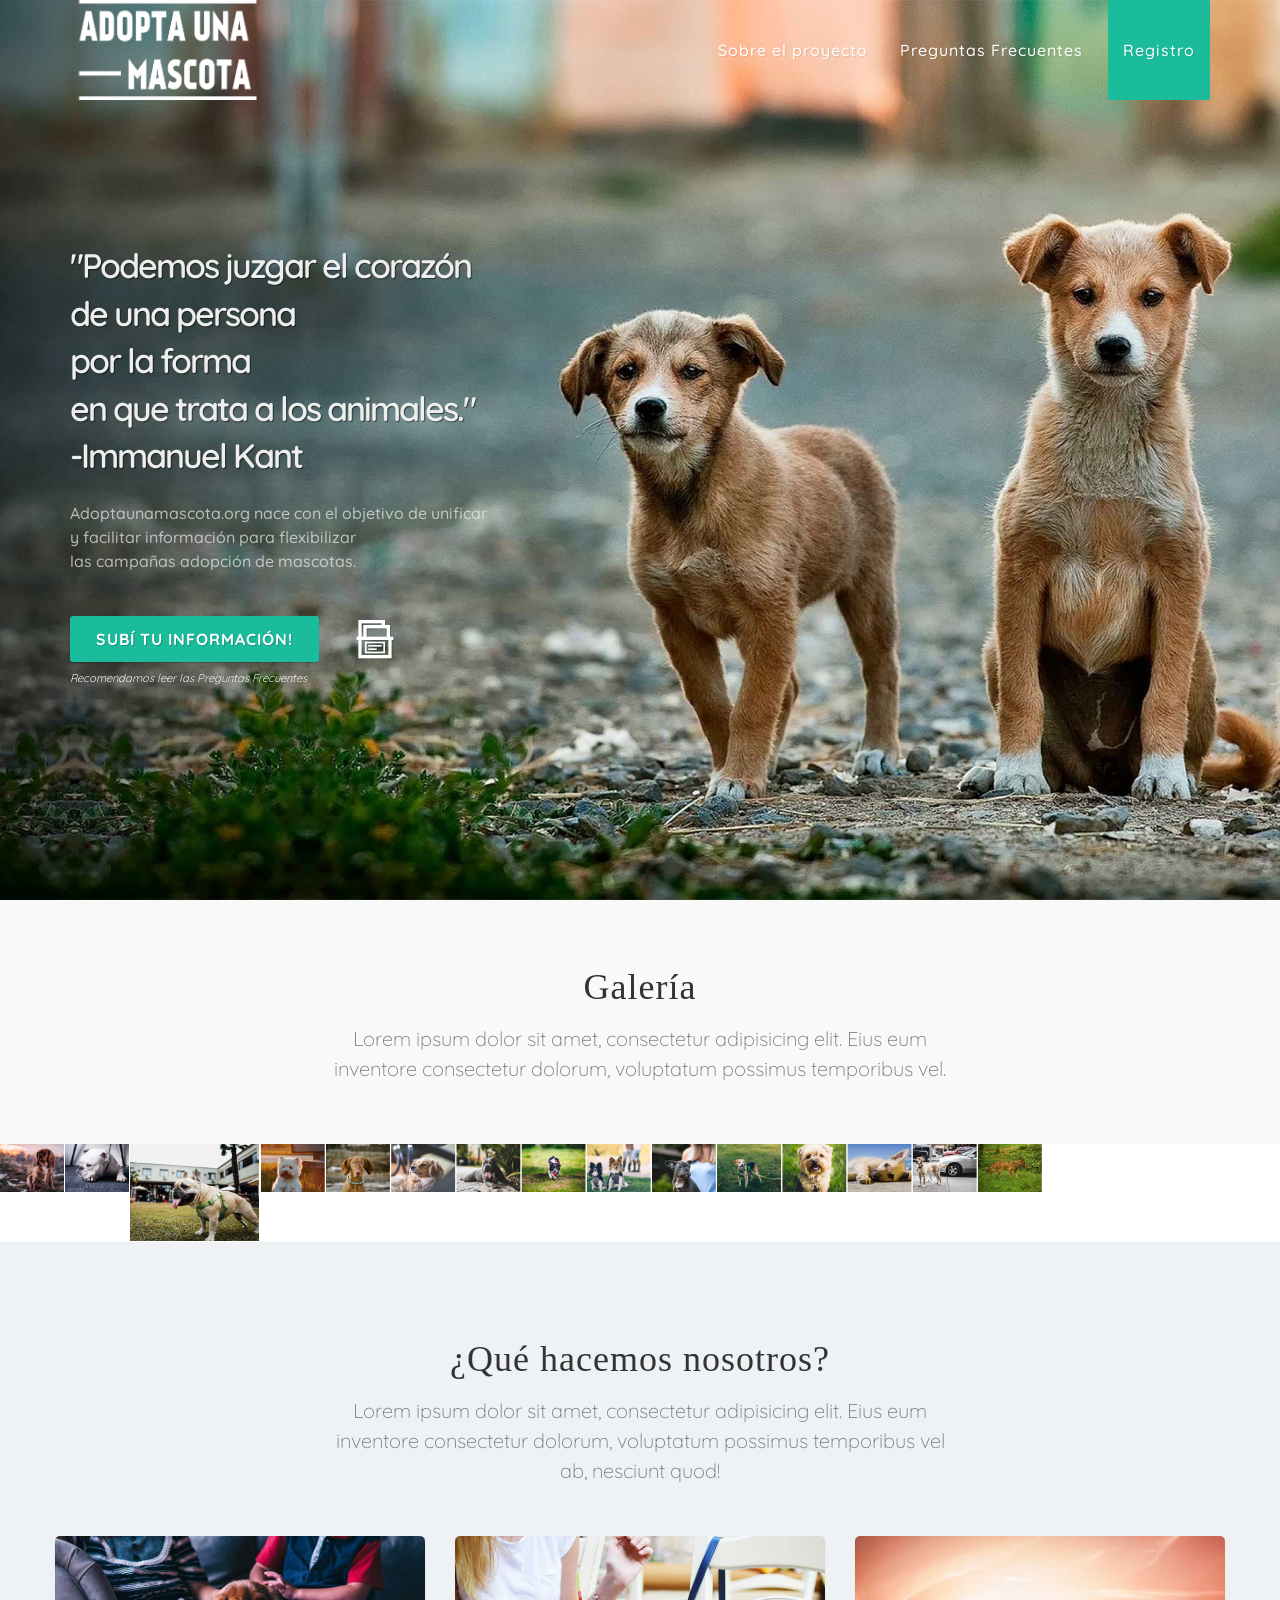
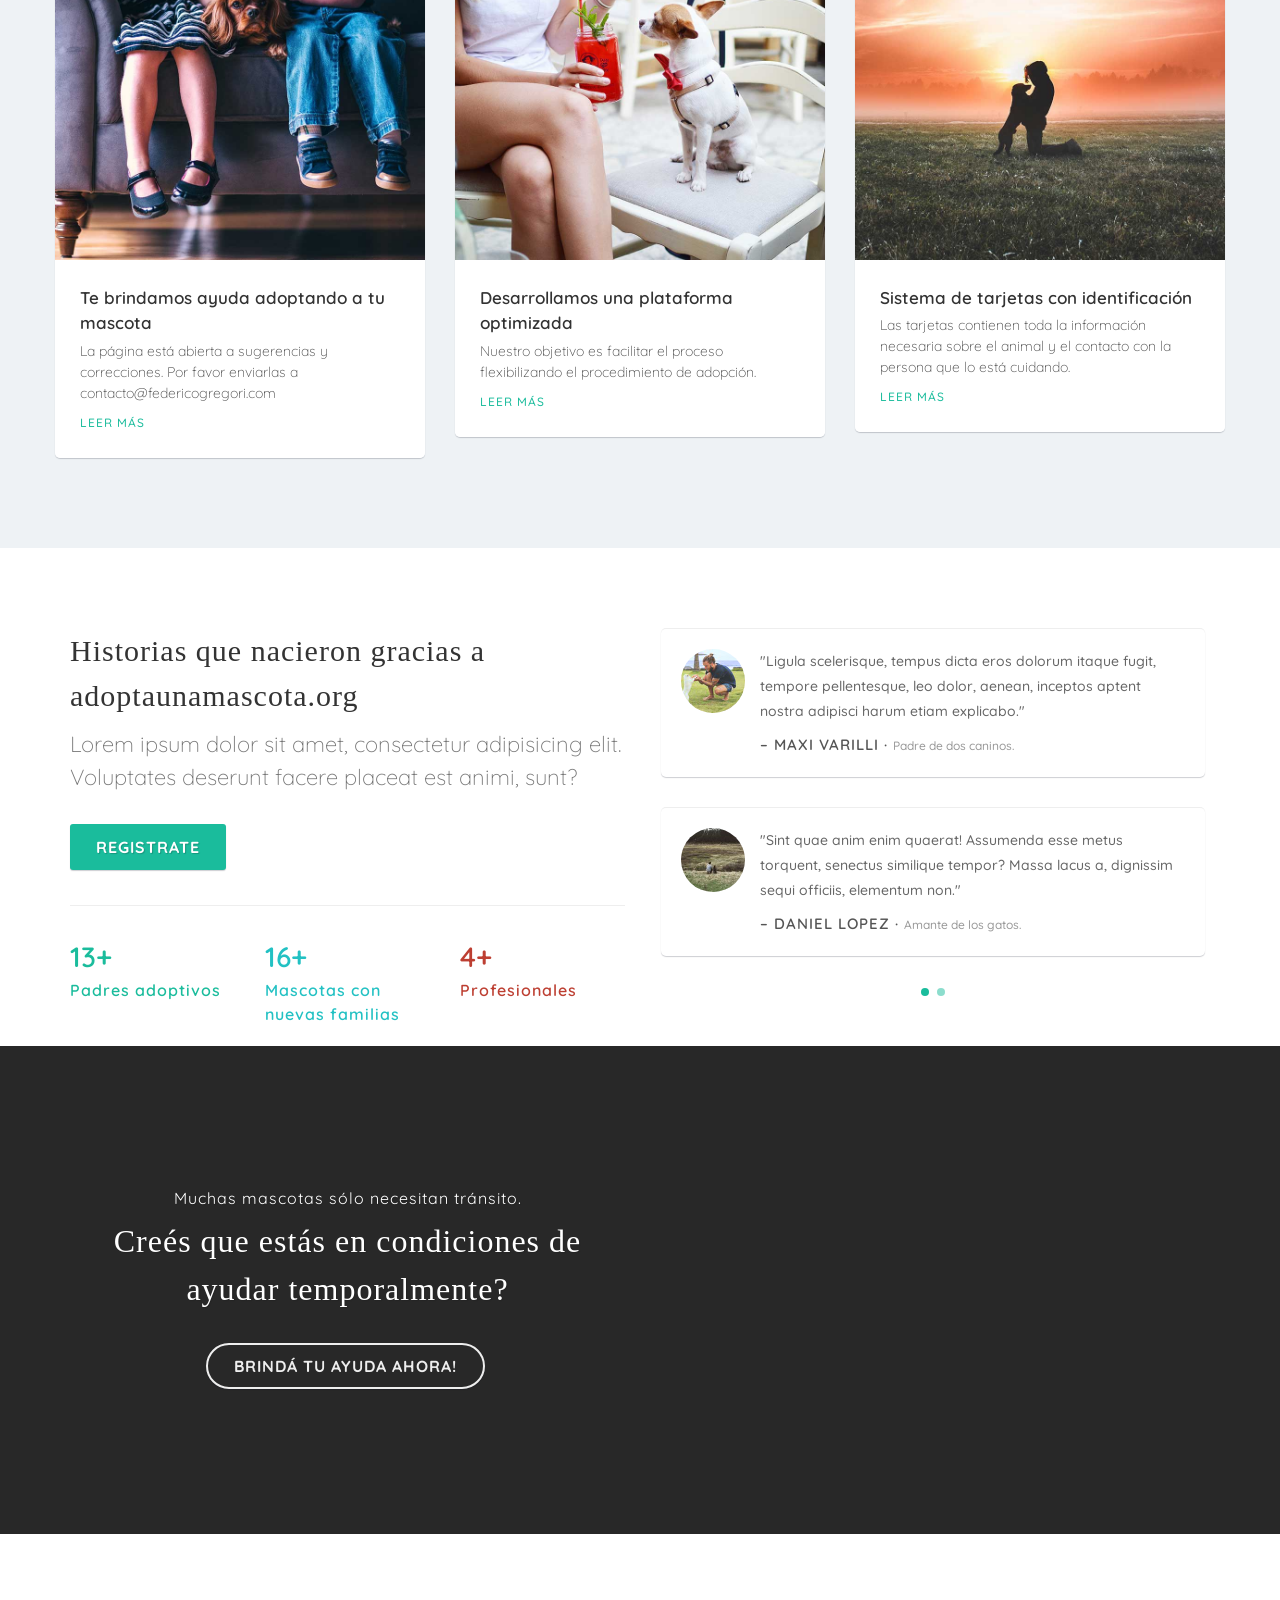
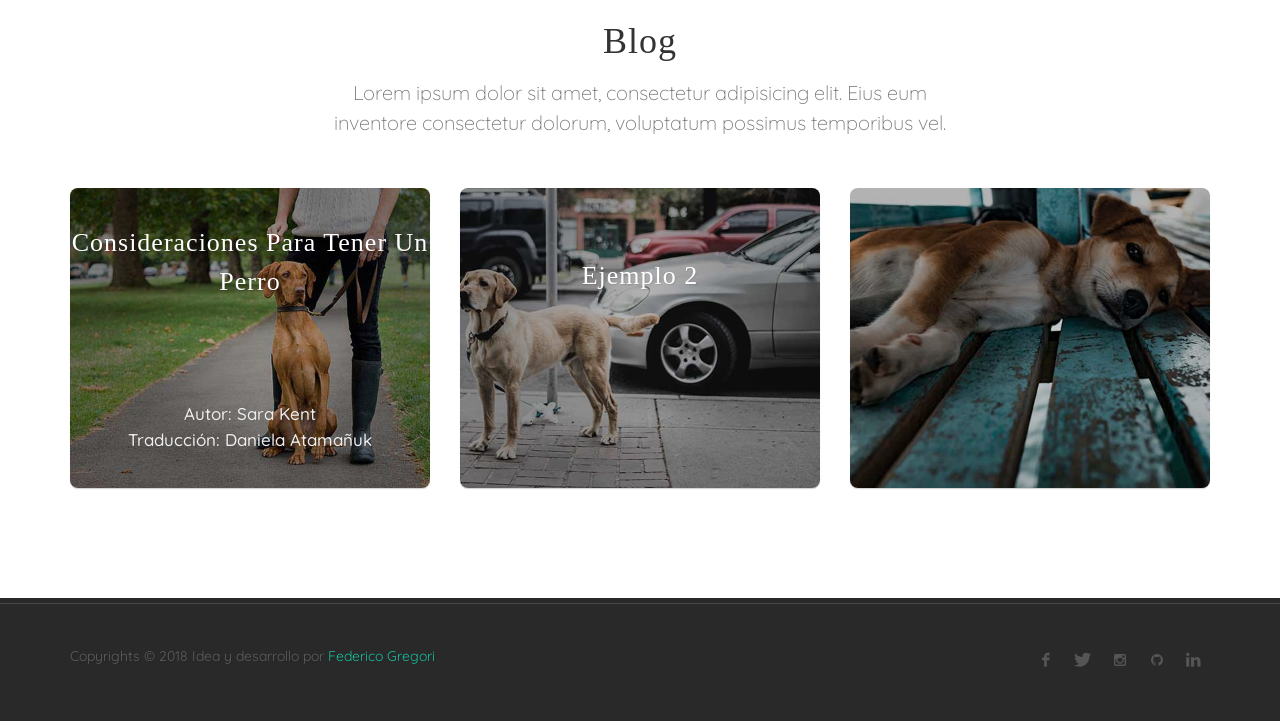
==== commit b013e605: "[UPD]Typo's y más typo's" ====
--- a/index.html
+++ b/index.html
@@ -71,7 +71,7 @@
 
 					<div class="emphasis-title dark">
 						<h2 style="font-size: 34px; line-height: 1.4; font-weight: 600; text-shadow: 1px 1px 1px rgba(0,0,0,0.5); margin-top: 10px;">"Podemos juzgar el corazón<br>de una persona<br>por la forma<br>en que trata a los animales."<br>-Immanuel Kant</h2><br>
-						<p class="t500" style="font-size: 16px; opacity: .7;">Adoptaunamascota.org nace con el objetivo de unificar<br> y facilitar información para flexibilizar <br>las campañas que buscan concretar la adopción de mascotas.</p>
+						<p class="t500" style="font-size: 16px; opacity: .7;">Adoptaunamascota.org nace con el objetivo de unificar<br> y facilitar información para flexibilizar <br>las campañas adopción de mascotas.</p>
 						<a href="#" class="button button-large button-rounded noleftmargin">Subí tu información!</a>
 						<a href="#" class="button nobg noshadow"><i class="icon-archive" style="width: 40px; font-size: 40px; top: 10px;"></i></a>
 						<br><em><small style="opacity: 1;">Recomendamos leer las Preguntas Frecuentes</small></em>
@@ -129,8 +129,8 @@
 											<a href="#"><img class="image_fade" src="demos/pet/images/services/1.jpg" alt="Featured Box Image"></a>
 										</div>
 										<div class="fbox-desc noborder">
-											<h3 class="nott ls0 t600">Te brindamos ayuda adoptando a tu mascota<span class="subtitle t300 ls0">Globally parallel task premium infomediaries</span></h3>
-											<a href="#" class="button-link noborder color">Read More</a>
+											<h3 class="nott ls0 t600">Te brindamos ayuda adoptando a tu mascota<span class="subtitle t300 ls0">La página está abierta a sugerencias y correcciones. Por favor enviarlas a contacto@federicogregori.com</span></h3>
+											<a href="#" class="button-link noborder color">Leer más</a>
 										</div>
 									</div>
 								</div>
@@ -141,8 +141,8 @@
 											<a href="#"><img class="image_fade" src="demos/pet/images/services/2.jpg" alt="Featured Box Image"></a>
 										</div>
 										<div class="fbox-desc noborder">
-											<h3 class="nott ls0 t600">Desarrollamos una plataforma optimizada<span class="subtitle t300 ls0">Energistically visualize market-driven.</span></h3>
-											<a href="#" class="button-link noborder color">Read More</a>
+											<h3 class="nott ls0 t600">Desarrollamos una plataforma optimizada<span class="subtitle t300 ls0">Nuestro objetivo es facilitar el proceso flexibilizando el procedimiento de adopción.</span></h3>
+											<a href="#" class="button-link noborder color">Leer más</a>
 										</div>
 									</div>
 								</div>
@@ -154,7 +154,7 @@
 										</div>
 										<div class="fbox-desc noborder">
 											<h3 class="nott ls0 t600">Sistema de tarjetas con identificación<span class="subtitle t300 ls0">Las tarjetas contienen toda la información necesaria sobre el animal y el contacto con la persona que lo está cuidando.</span></h3>
-											<a href="#" class="button-link noborder color">Read More</a>
+											<a href="#" class="button-link noborder color">Leer más</a>
 										</div>
 									</div>
 								</div>
@@ -166,7 +166,7 @@
 										</div>
 										<div class="fbox-desc noborder">
 											<h3 class="nott ls0 t600">Health &amp; Well-being<span class="subtitle t300 ls0">Enthusiastically iterate enabled portals after.</span></h3>
-											<a href="#" class="button-link noborder color">Read More</a>
+											<a href="#" class="button-link noborder color">Leer más</a>
 										</div>
 									</div>
 								</div> -->
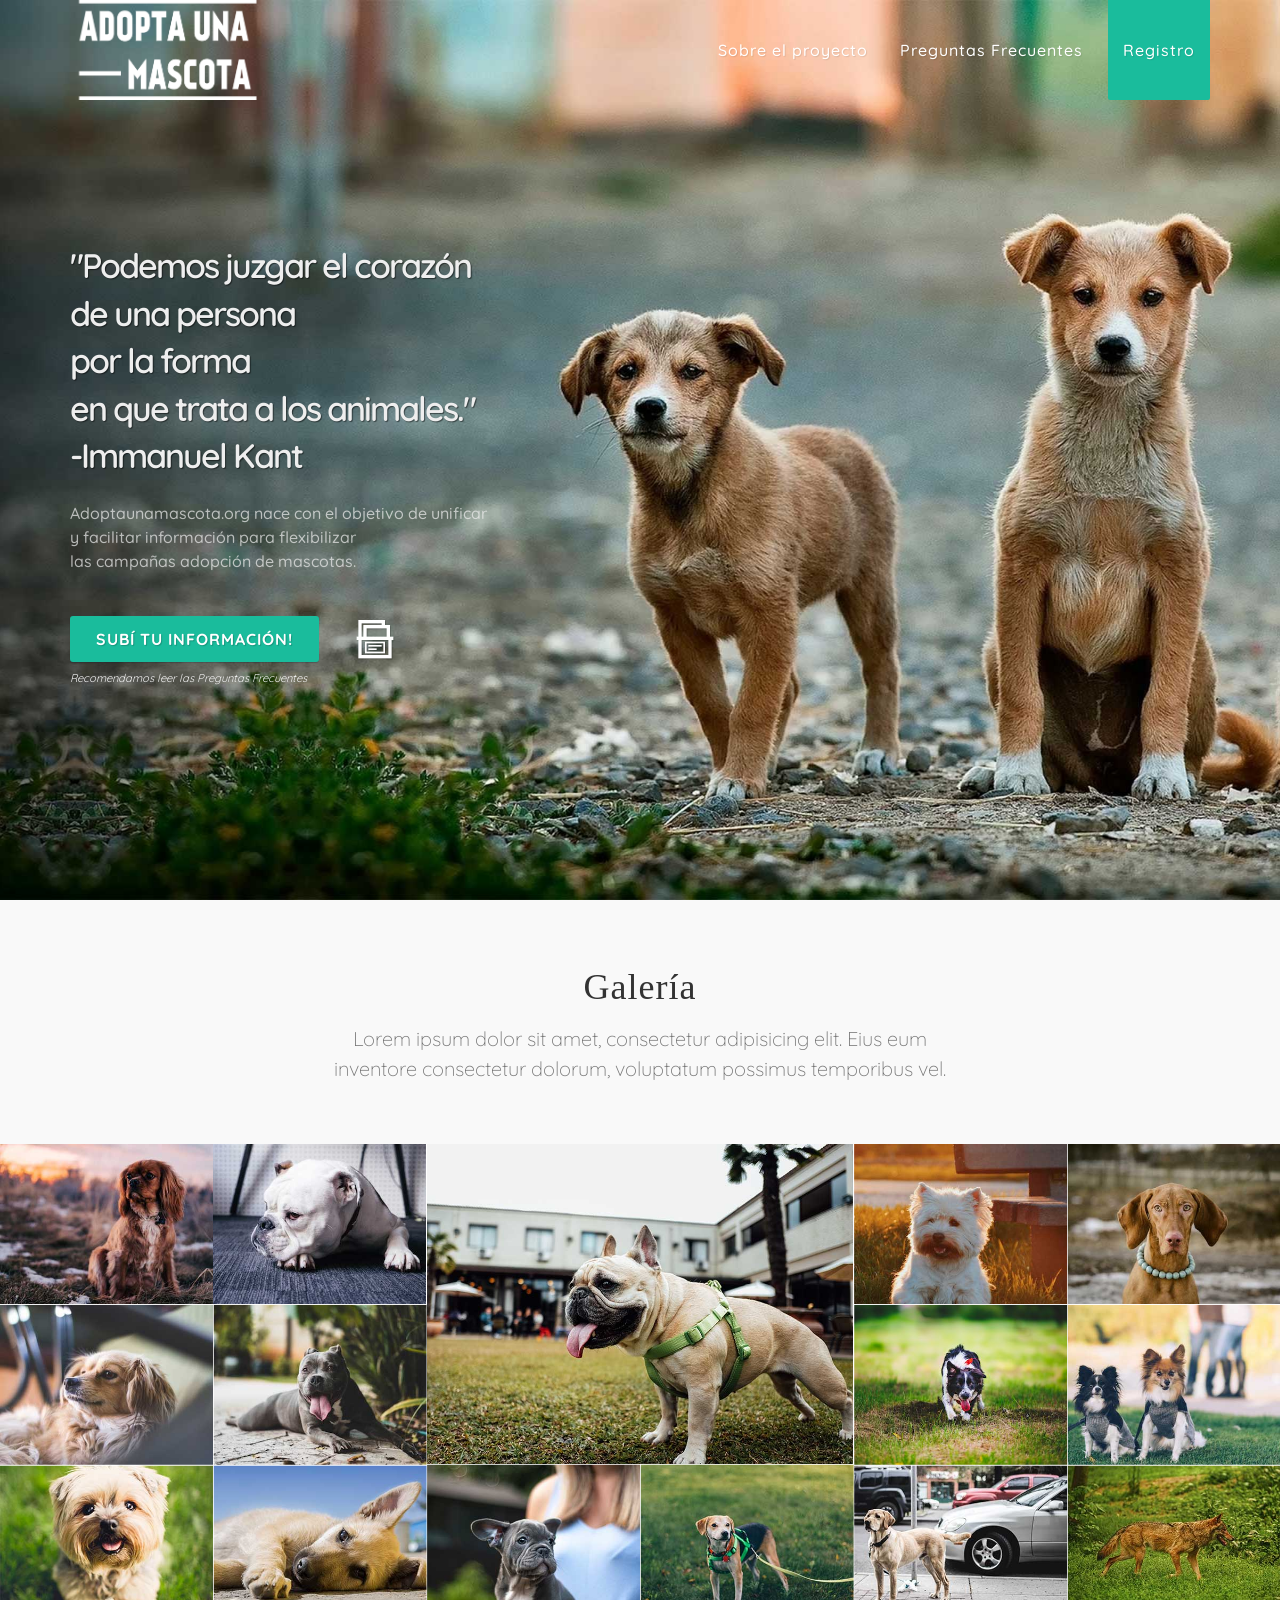
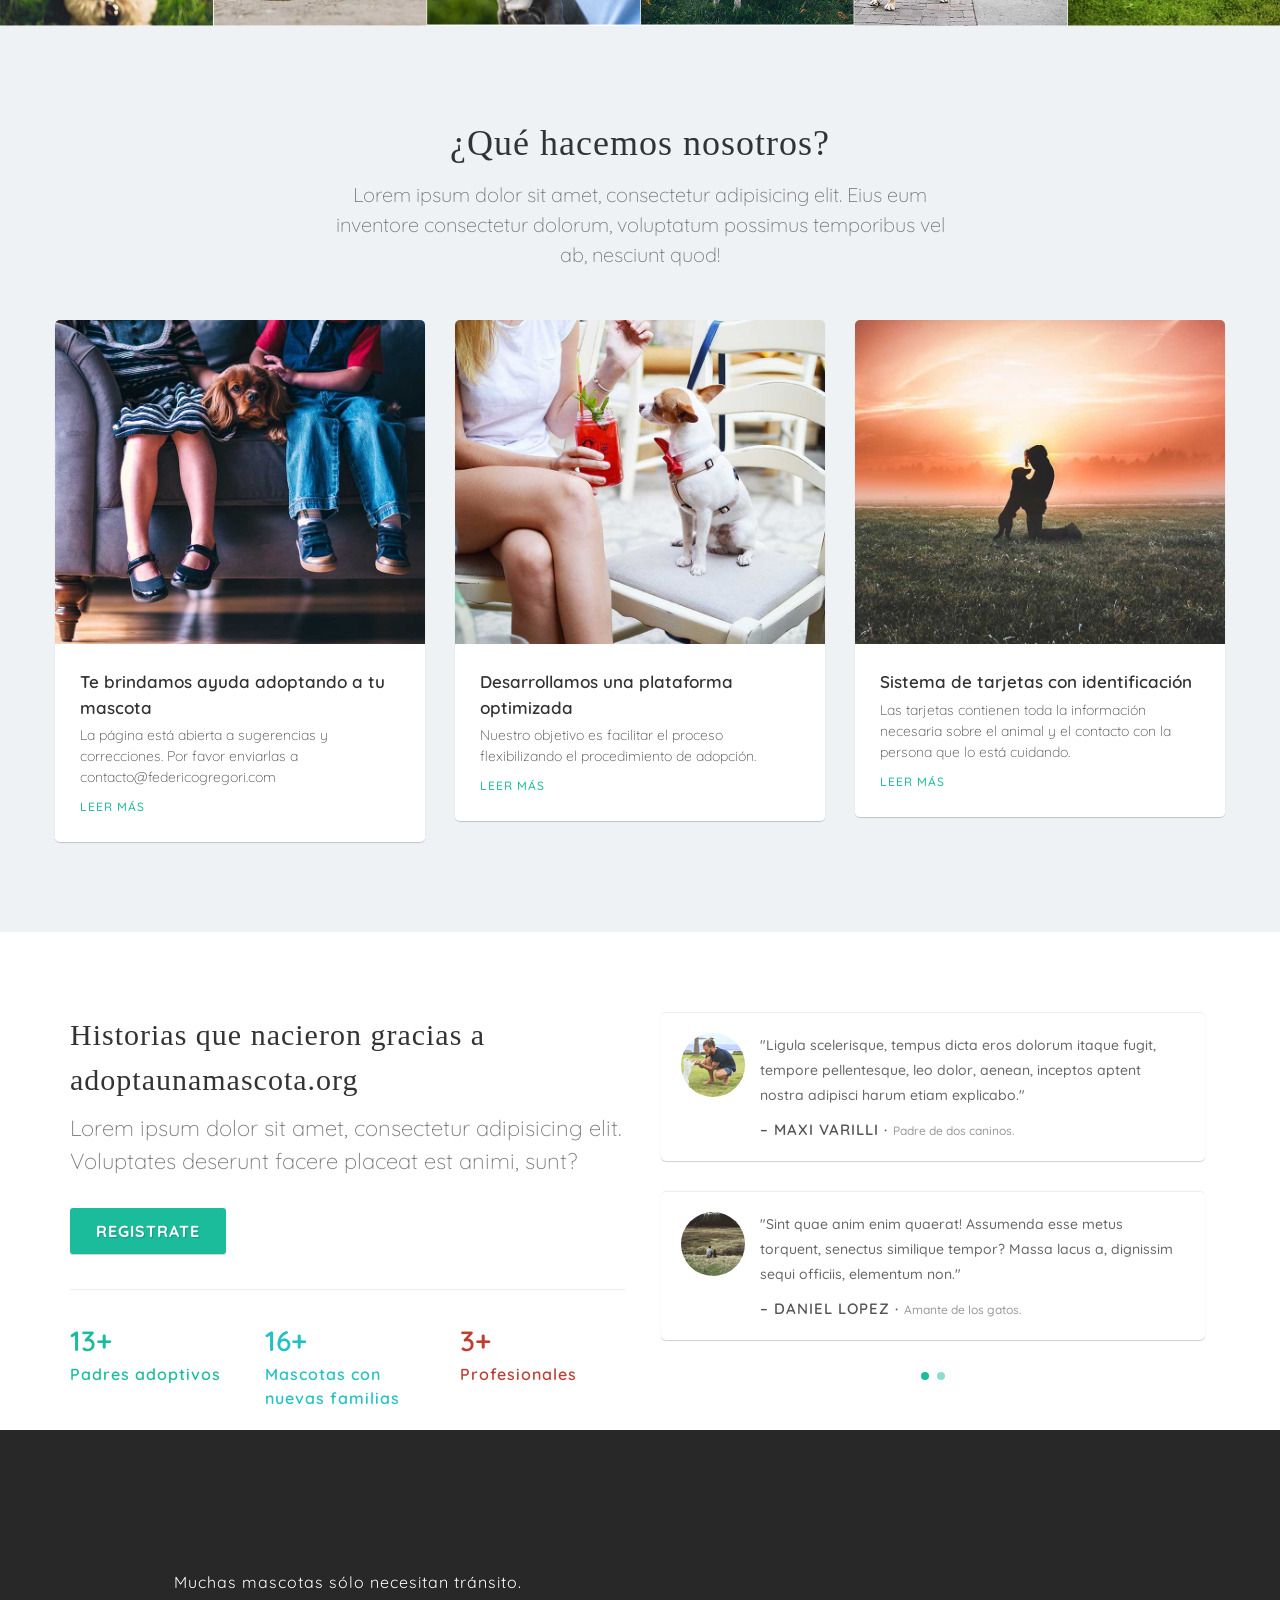
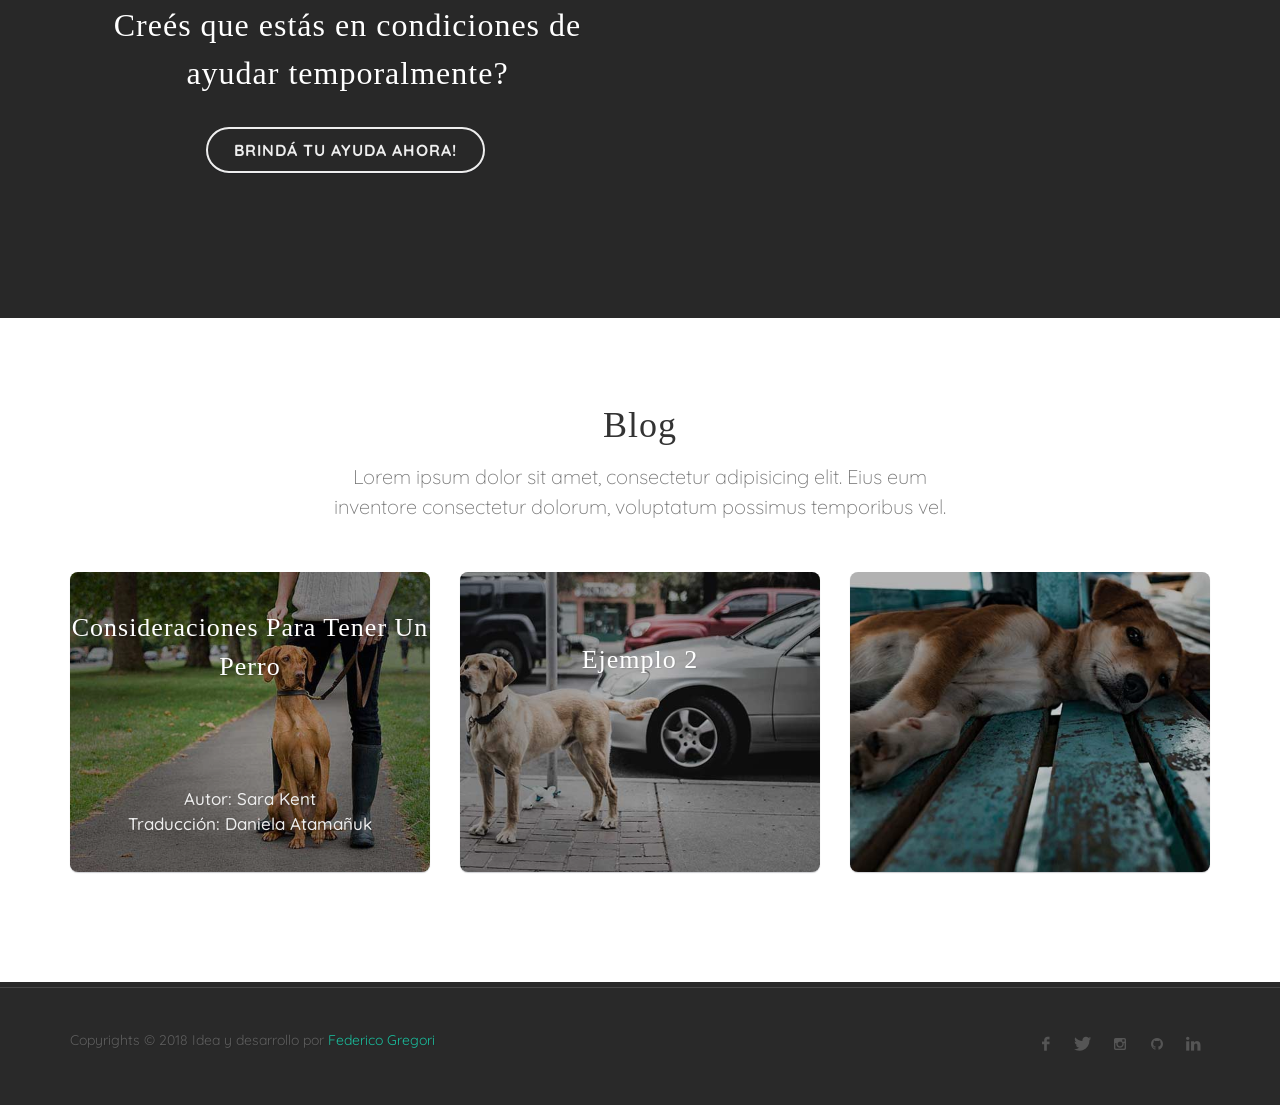
==== commit d532d623: "[UPD]Google ads" ====
--- a/index.html
+++ b/index.html
@@ -21,7 +21,13 @@
 	<meta name="viewport" content="width=device-width, initial-scale=1" />
 
 	<link rel="stylesheet" href="css/colors.php?color=f0a540" type="text/css" />
-
+	<script async src="//pagead2.googlesyndication.com/pagead/js/adsbygoogle.js"></script>
+	<script>
+	(adsbygoogle = window.adsbygoogle || []).push({
+		google_ad_client: "ca-pub-6839319750331982",
+		enable_page_level_ads: true
+	});
+	</script>
 	<title>Adopta una Mascota | Posadas</title>
 
 </head>
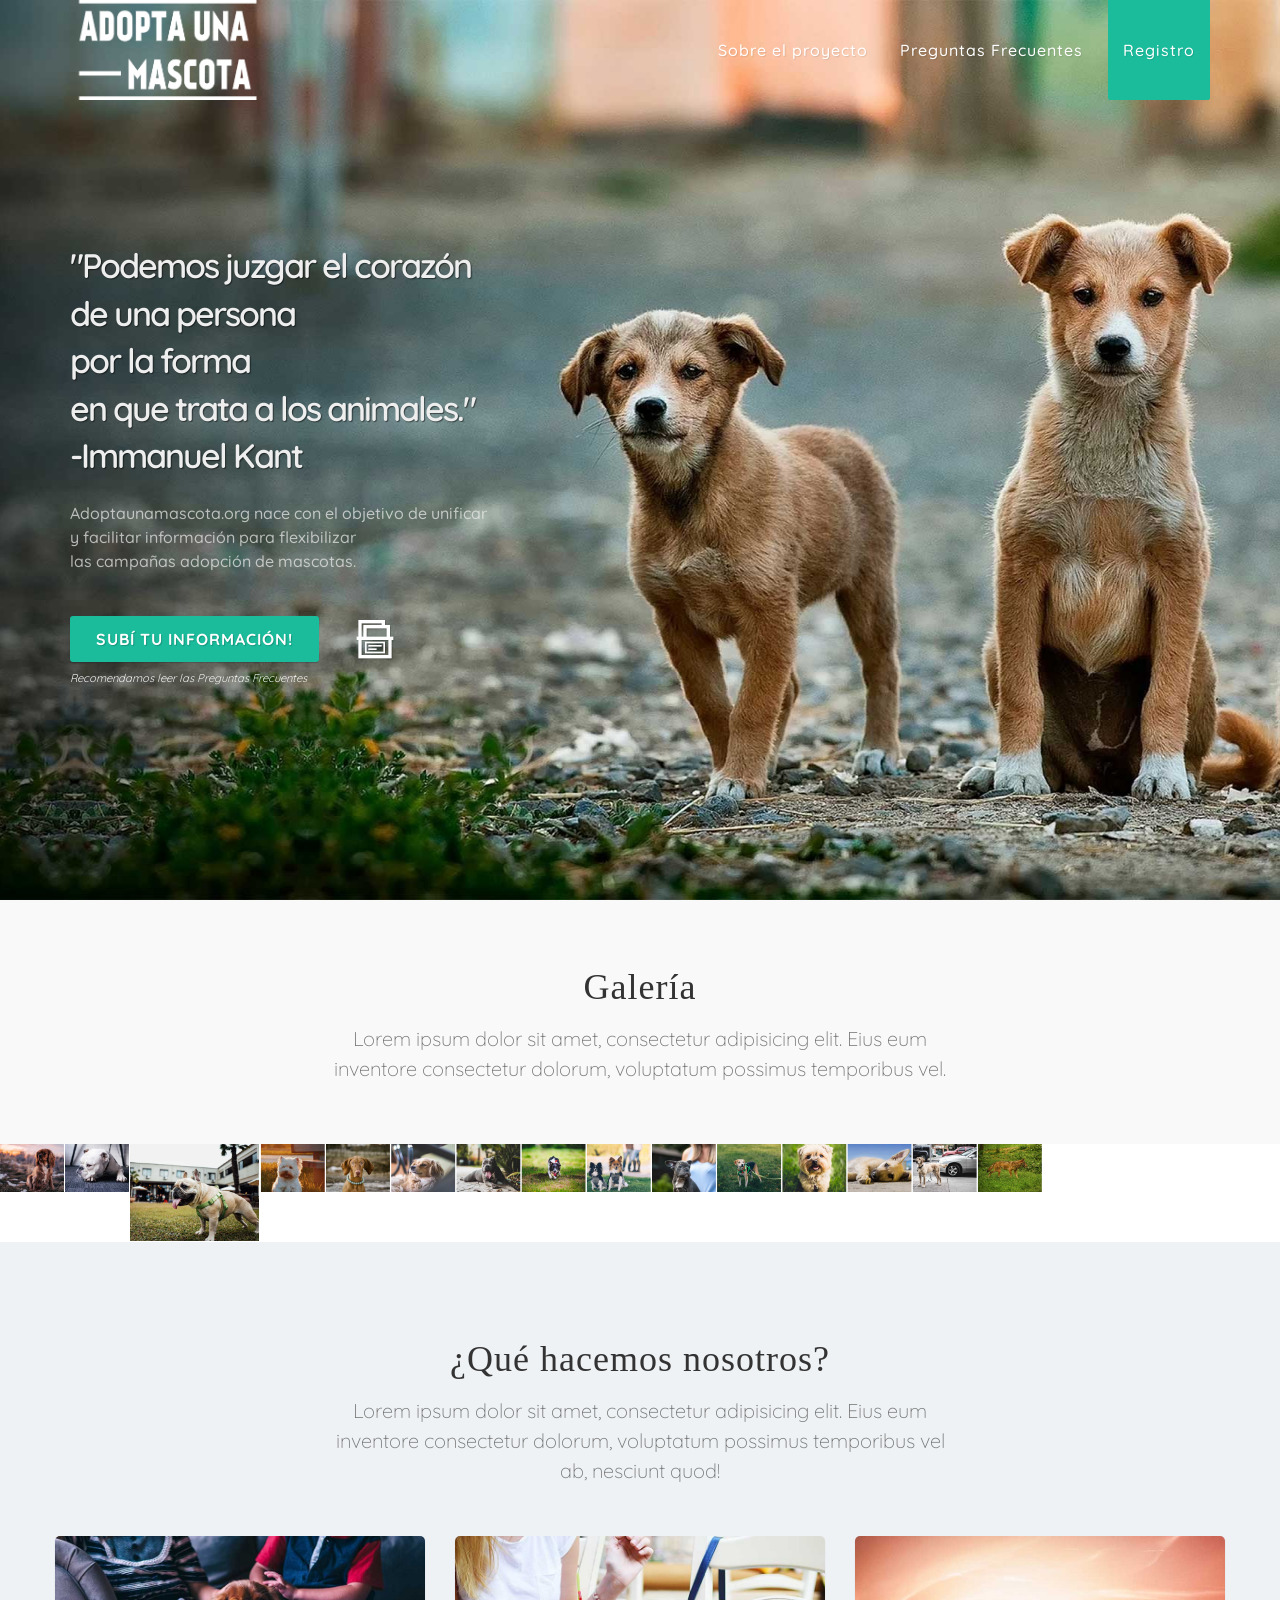
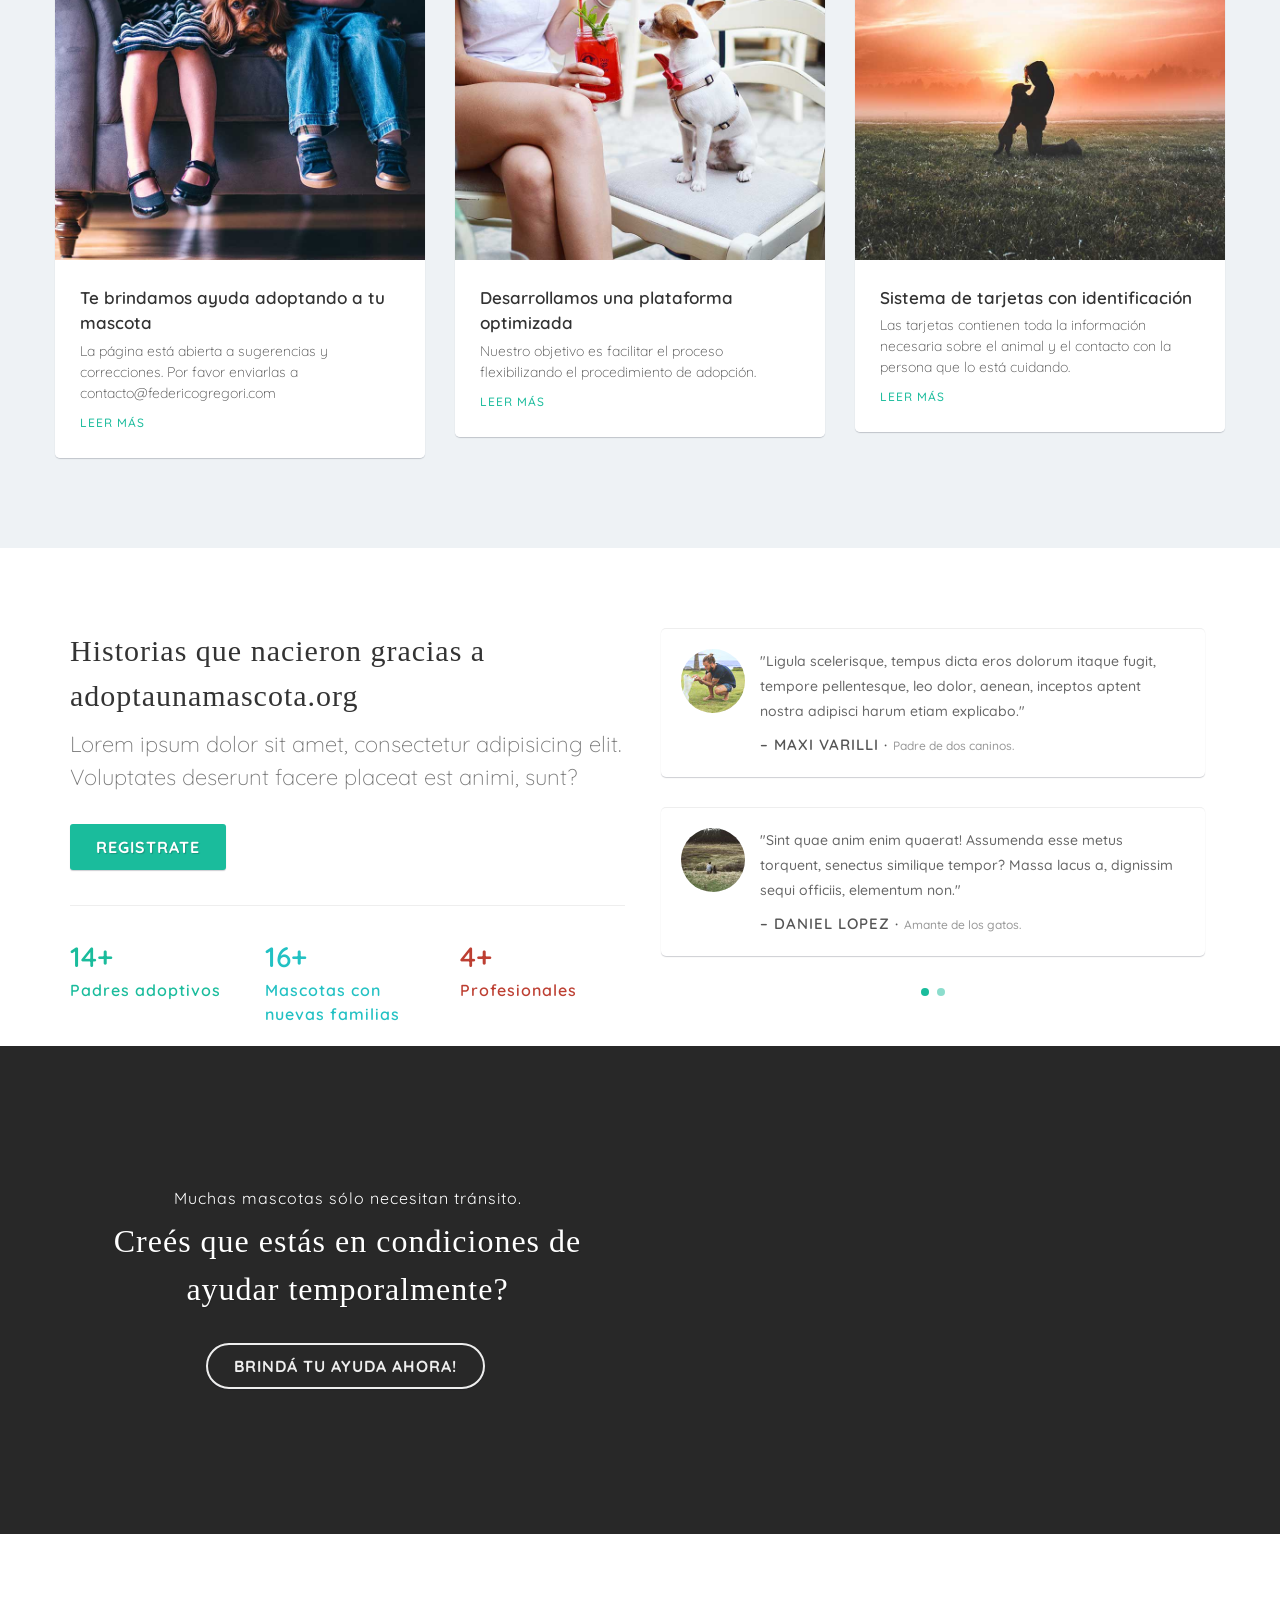
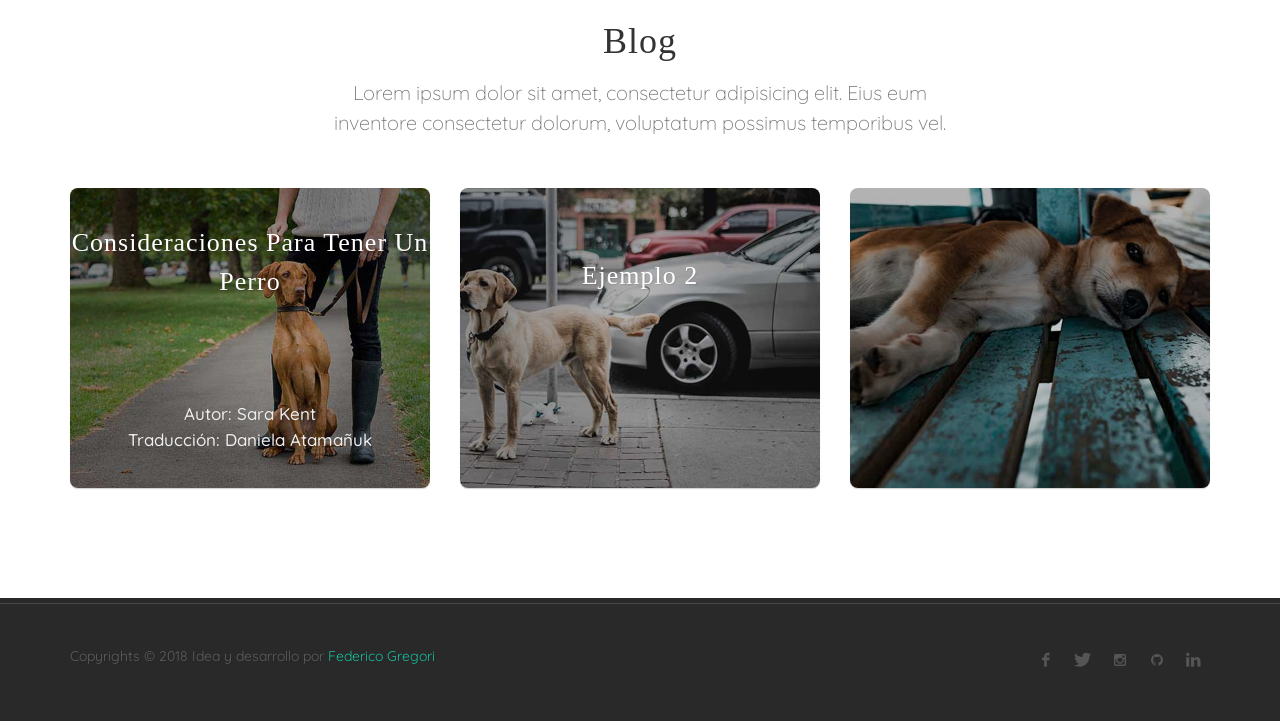
==== commit d419e112: "[UPD]Google Adsense" ====
--- a/index.html
+++ b/index.html
@@ -28,6 +28,7 @@
 		enable_page_level_ads: true
 	});
 	</script>
+	
 	<title>Adopta una Mascota | Posadas</title>
 
 </head>
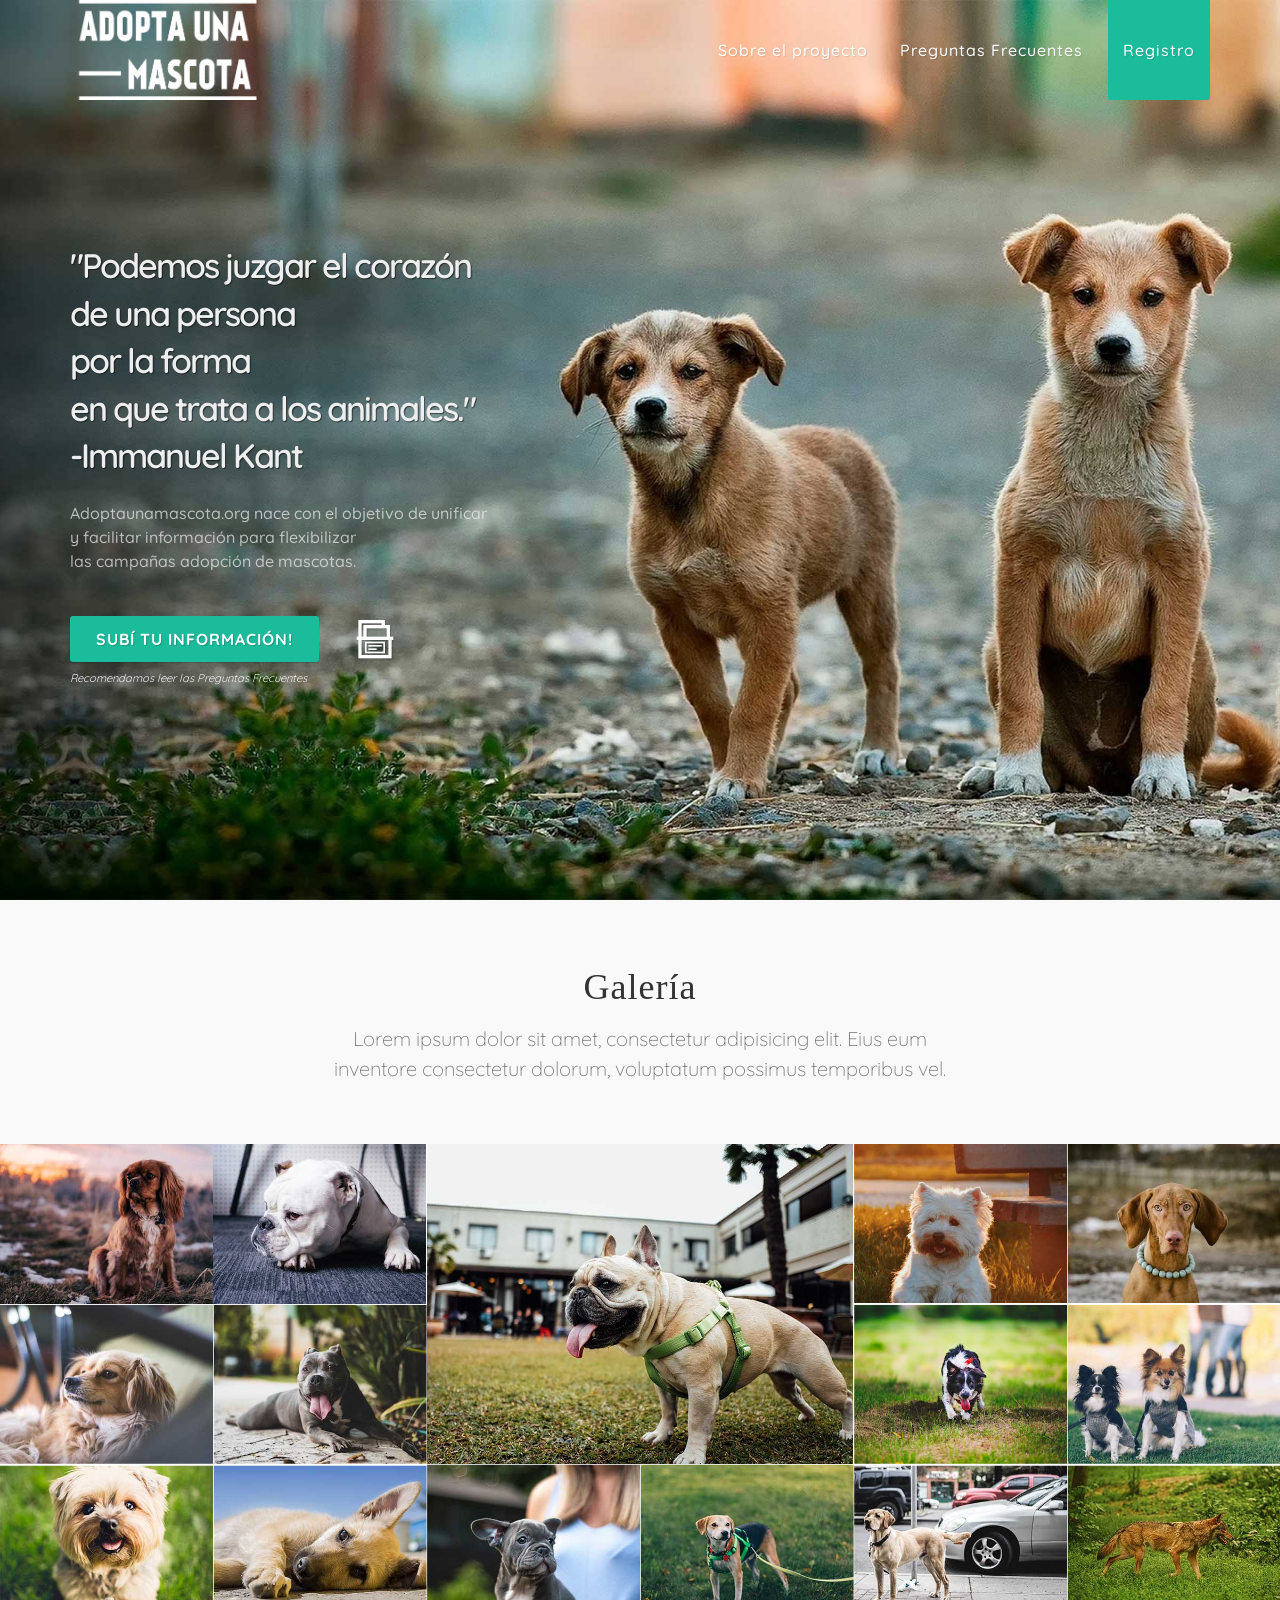
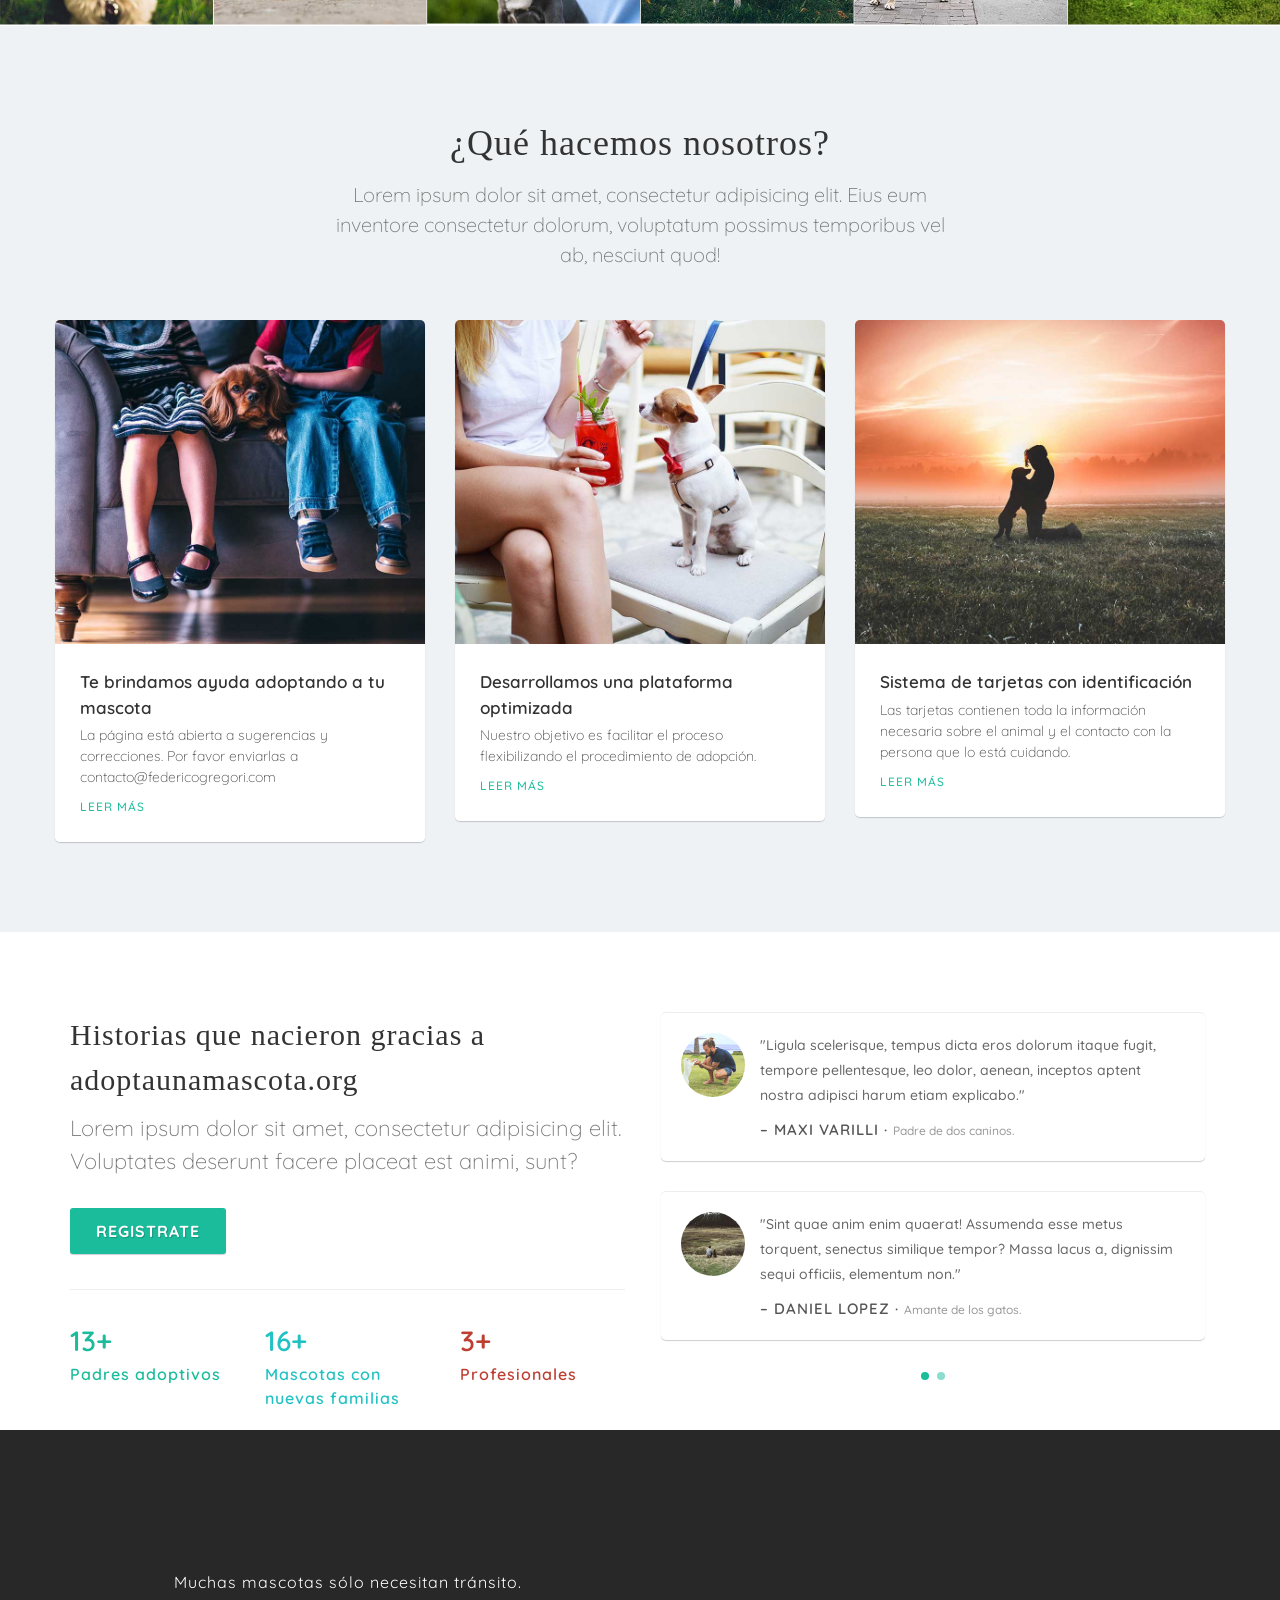
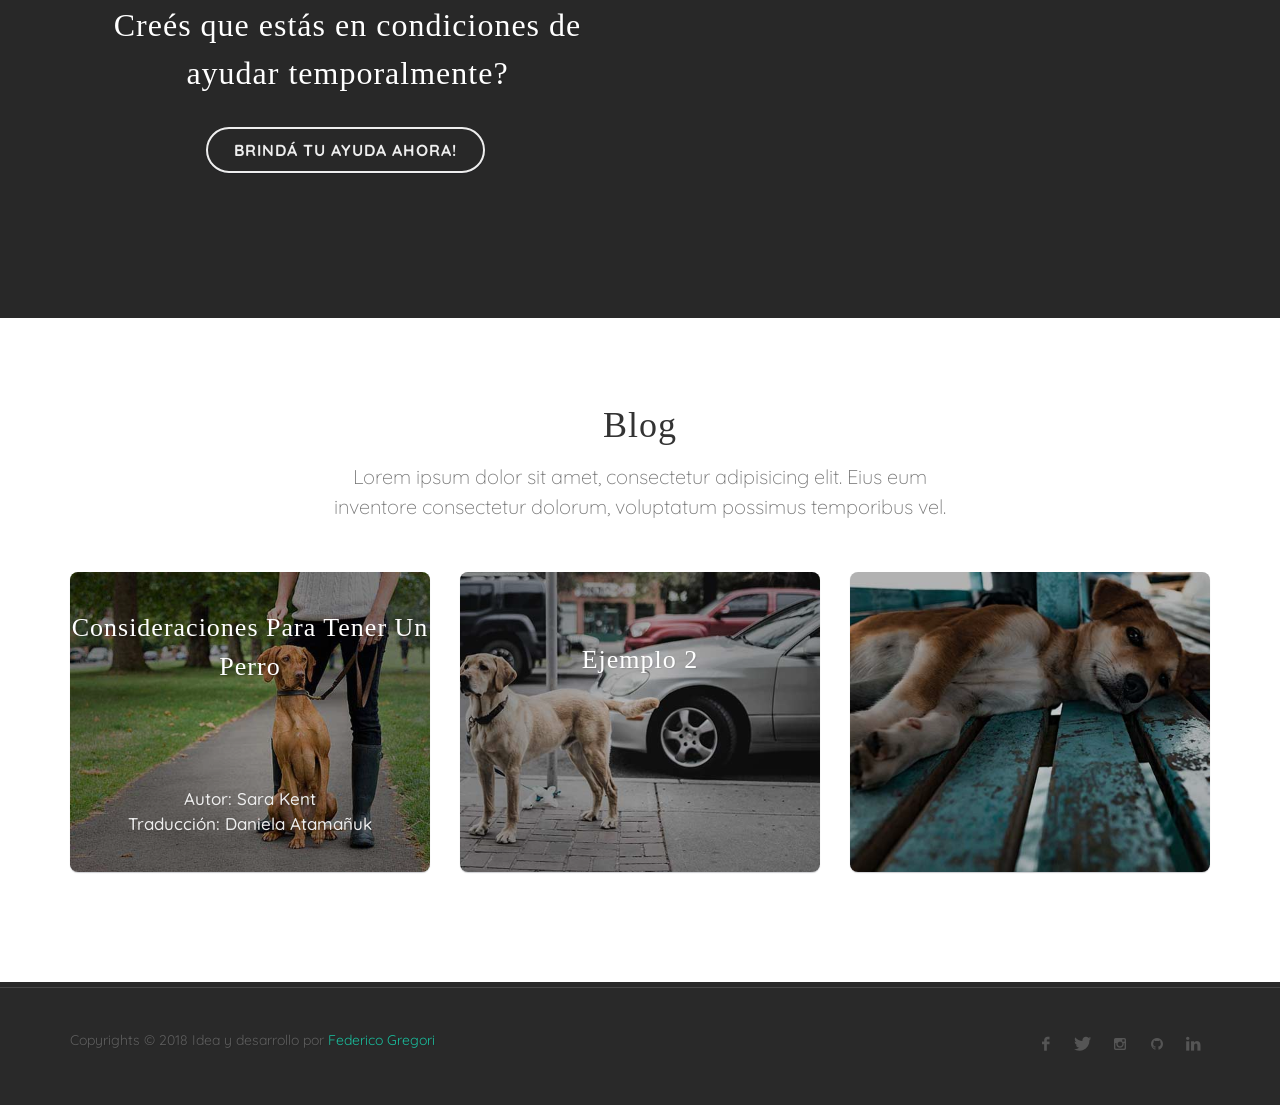
==== commit e3dca1ad: "[UPD]Google Analytics" ====
--- a/index.html
+++ b/index.html
@@ -29,6 +29,16 @@
 	});
 	</script>
 	
+	<!-- Global site tag (gtag.js) - Google Analytics -->
+	<script async src="https://www.googletagmanager.com/gtag/js?id=UA-127721201-1"></script>
+	<script>
+	window.dataLayer = window.dataLayer || [];
+	function gtag(){dataLayer.push(arguments);}
+	gtag('js', new Date());
+
+	gtag('config', 'UA-127721201-1');
+	</script>
+
 	<title>Adopta una Mascota | Posadas</title>
 
 </head>
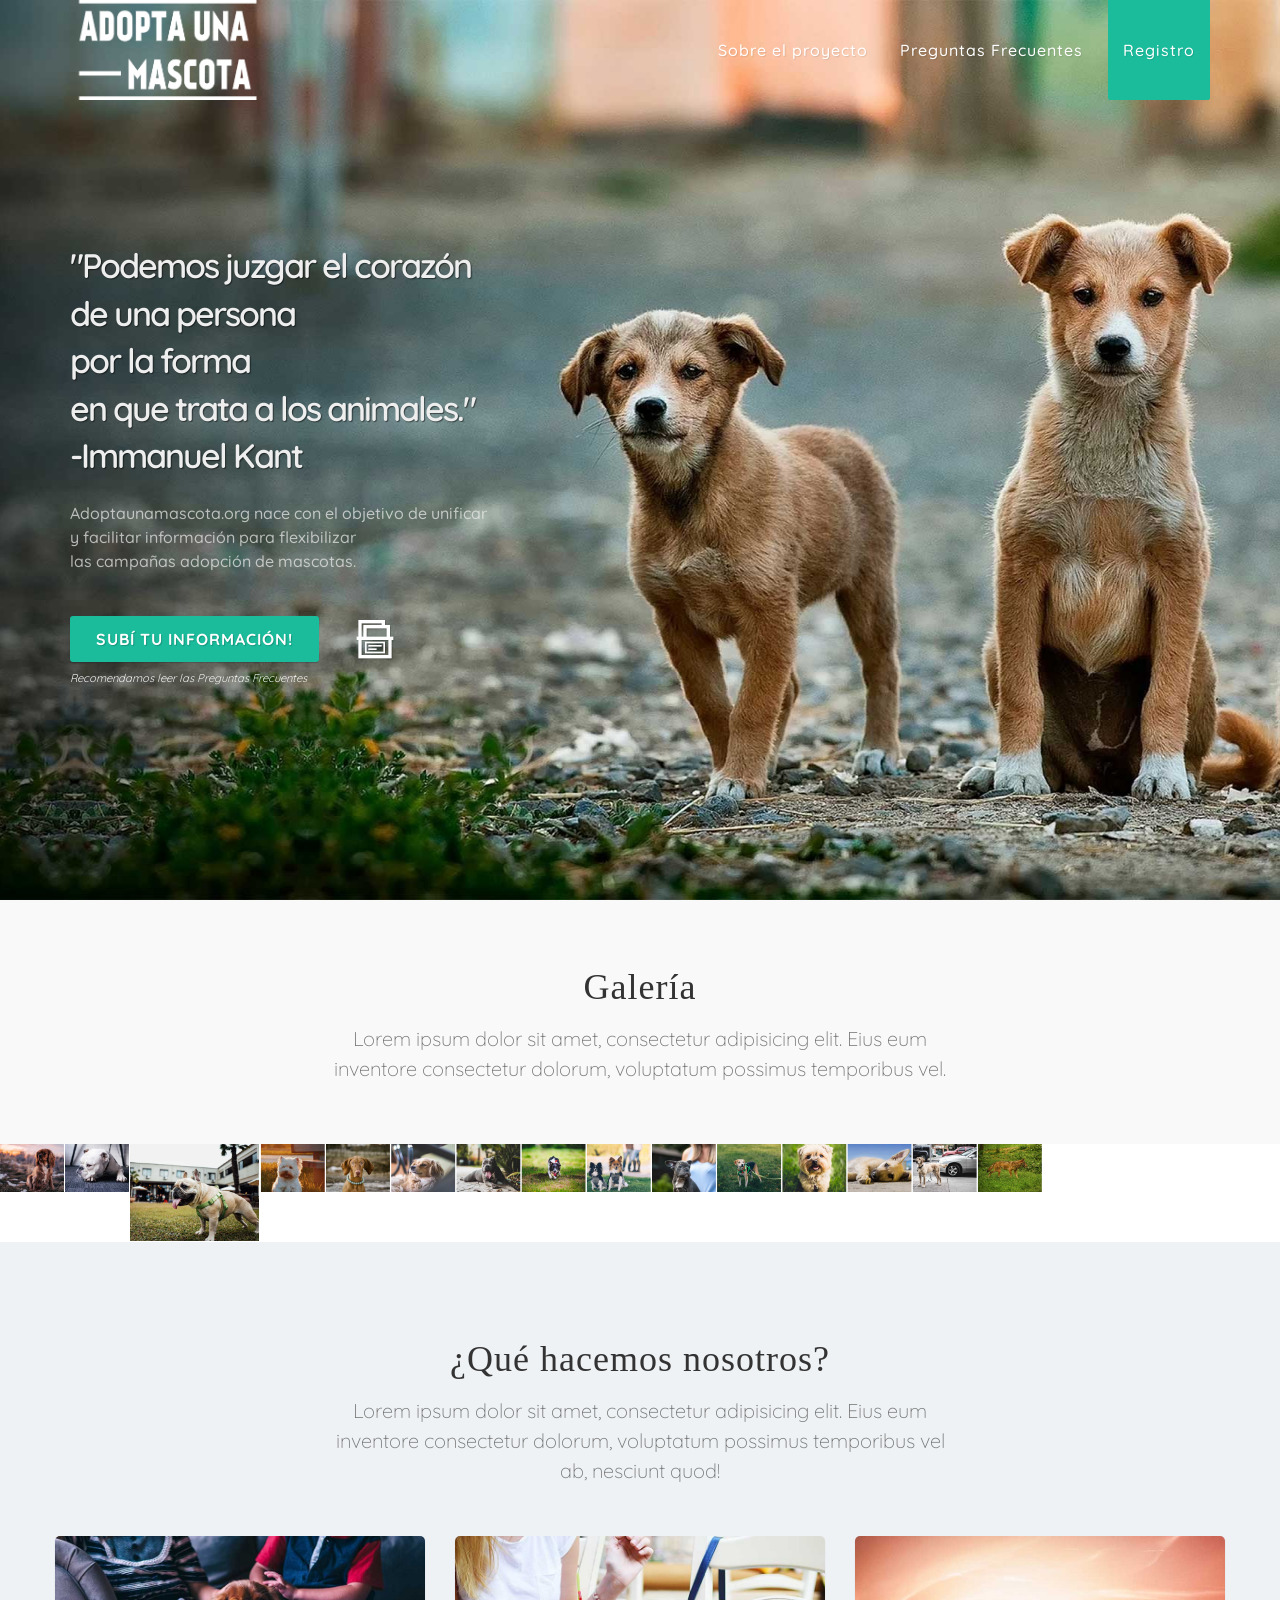
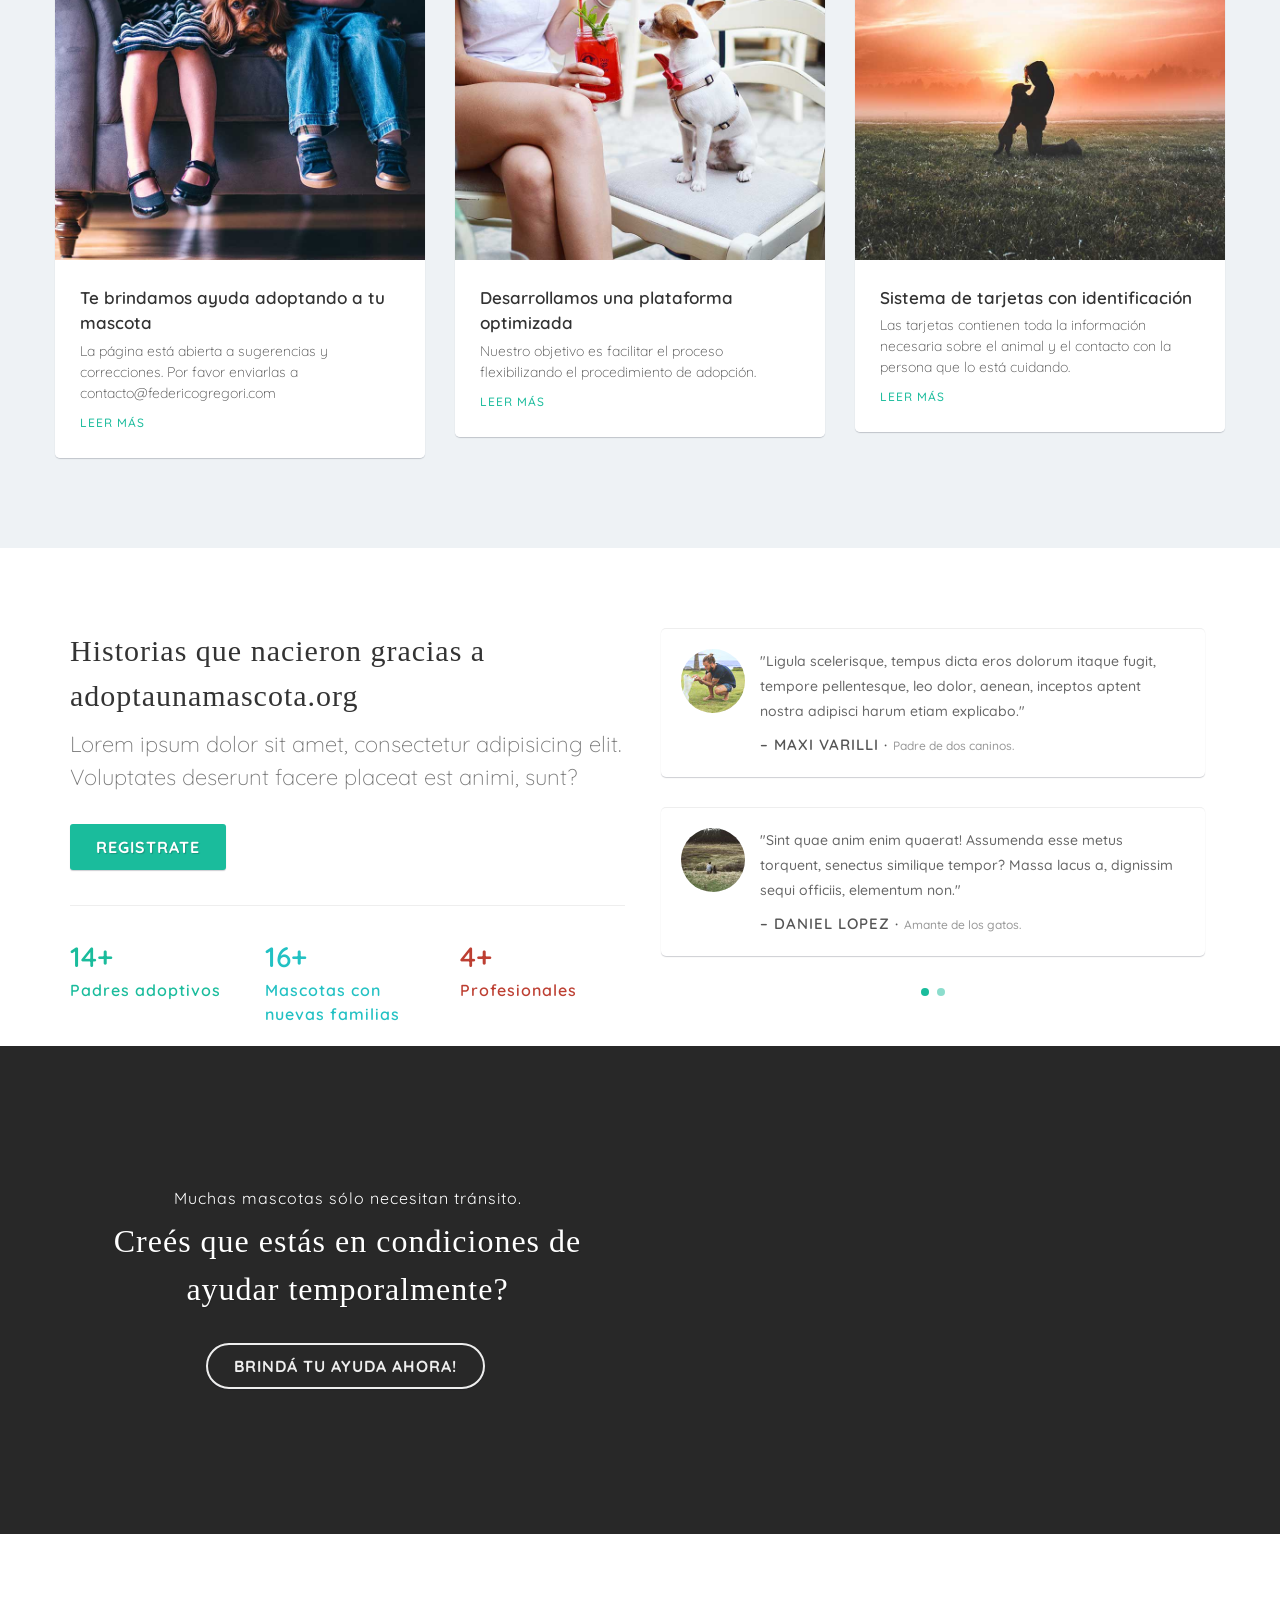
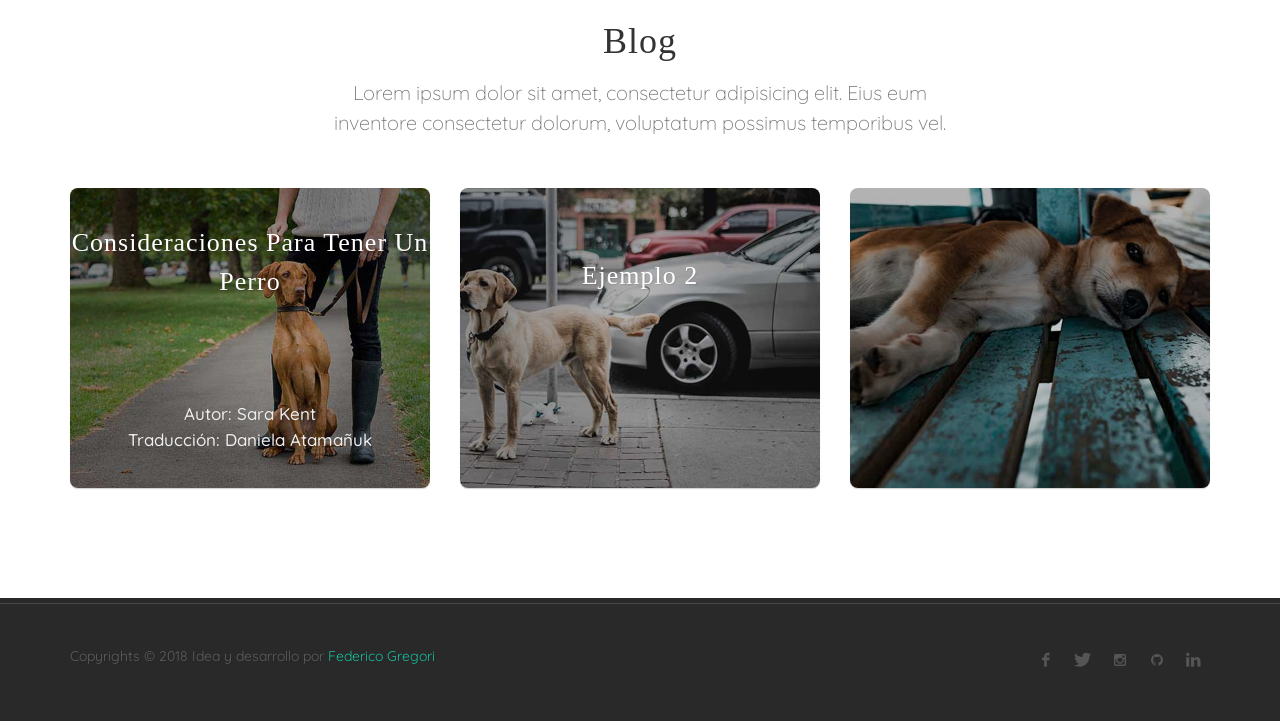
==== commit 7dece920: "[UPD]Added favico" ====
--- a/index.html
+++ b/index.html
@@ -40,6 +40,7 @@
 	</script>
 
 	<title>Adopta una Mascota | Posadas</title>
+	<link rel="shortcut icon" href="demos/pet/images/favico.png" type="image/x-icon">
 
 </head>
 
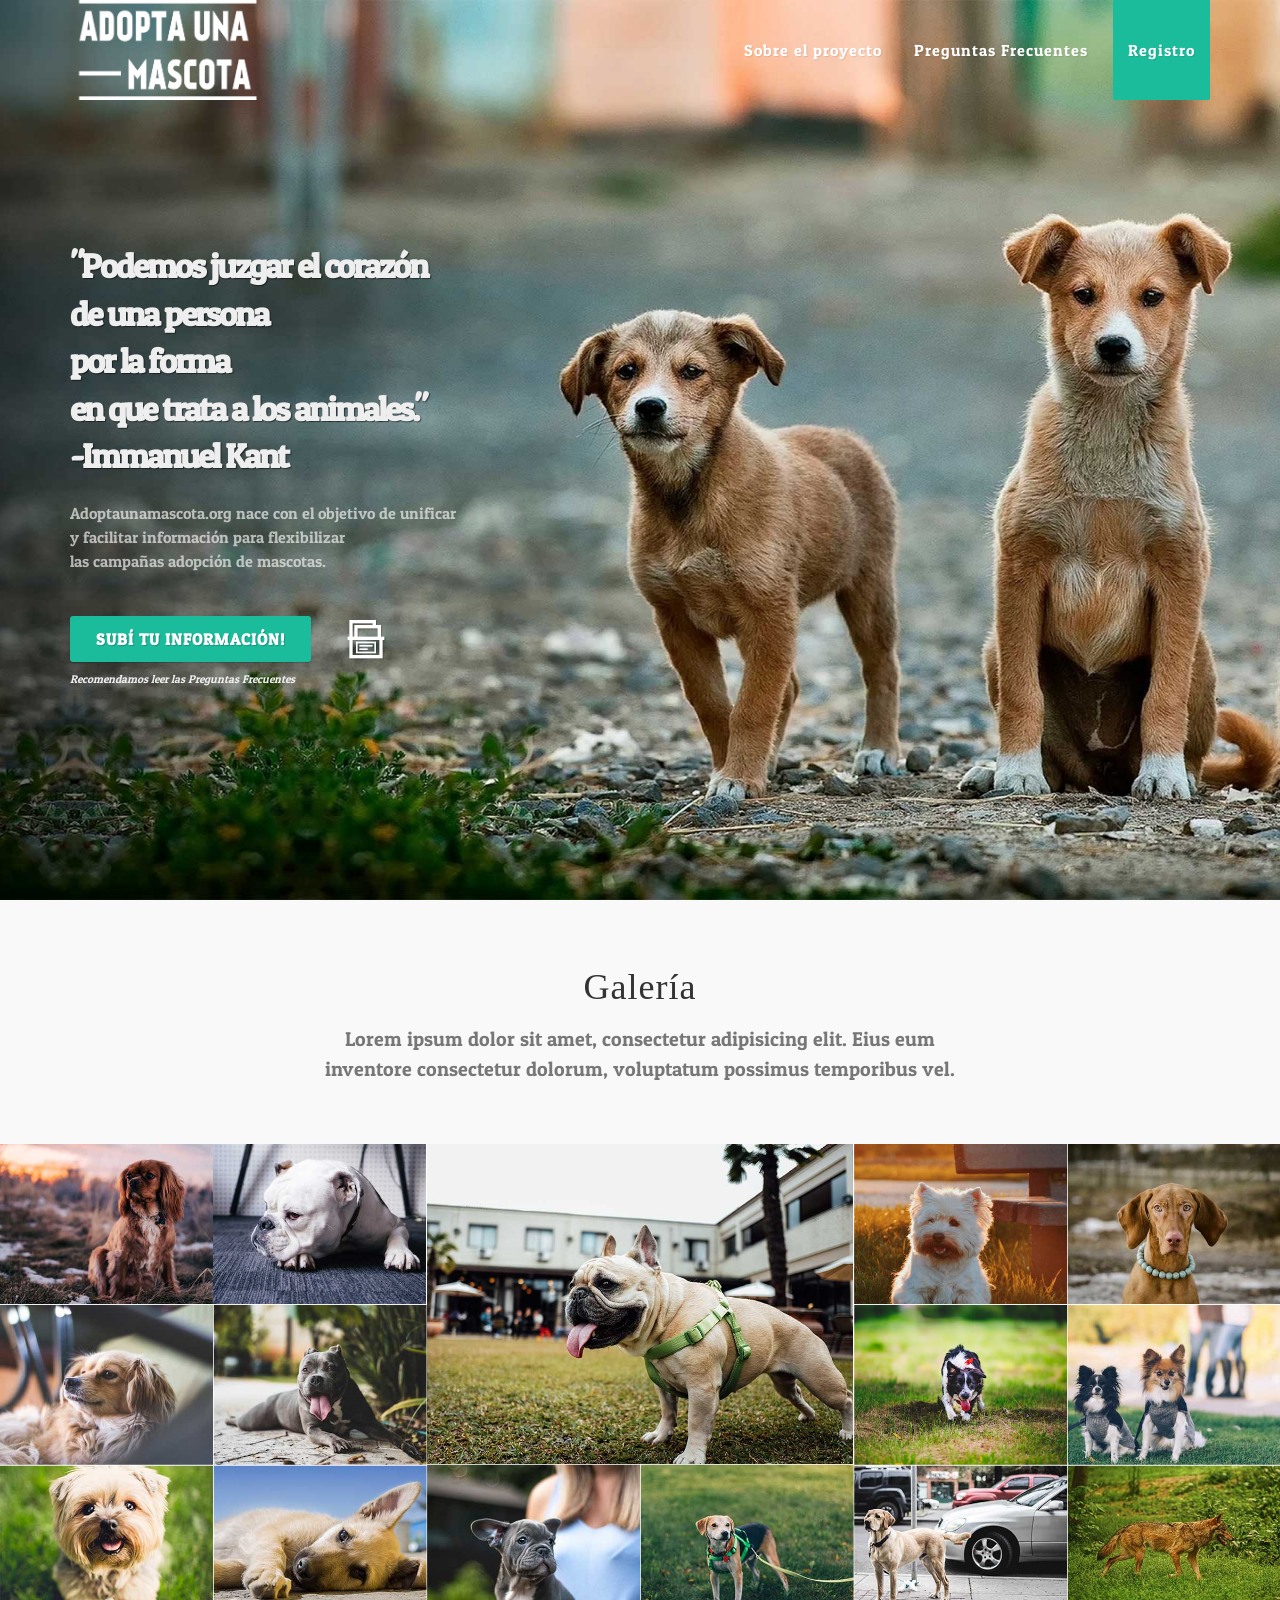
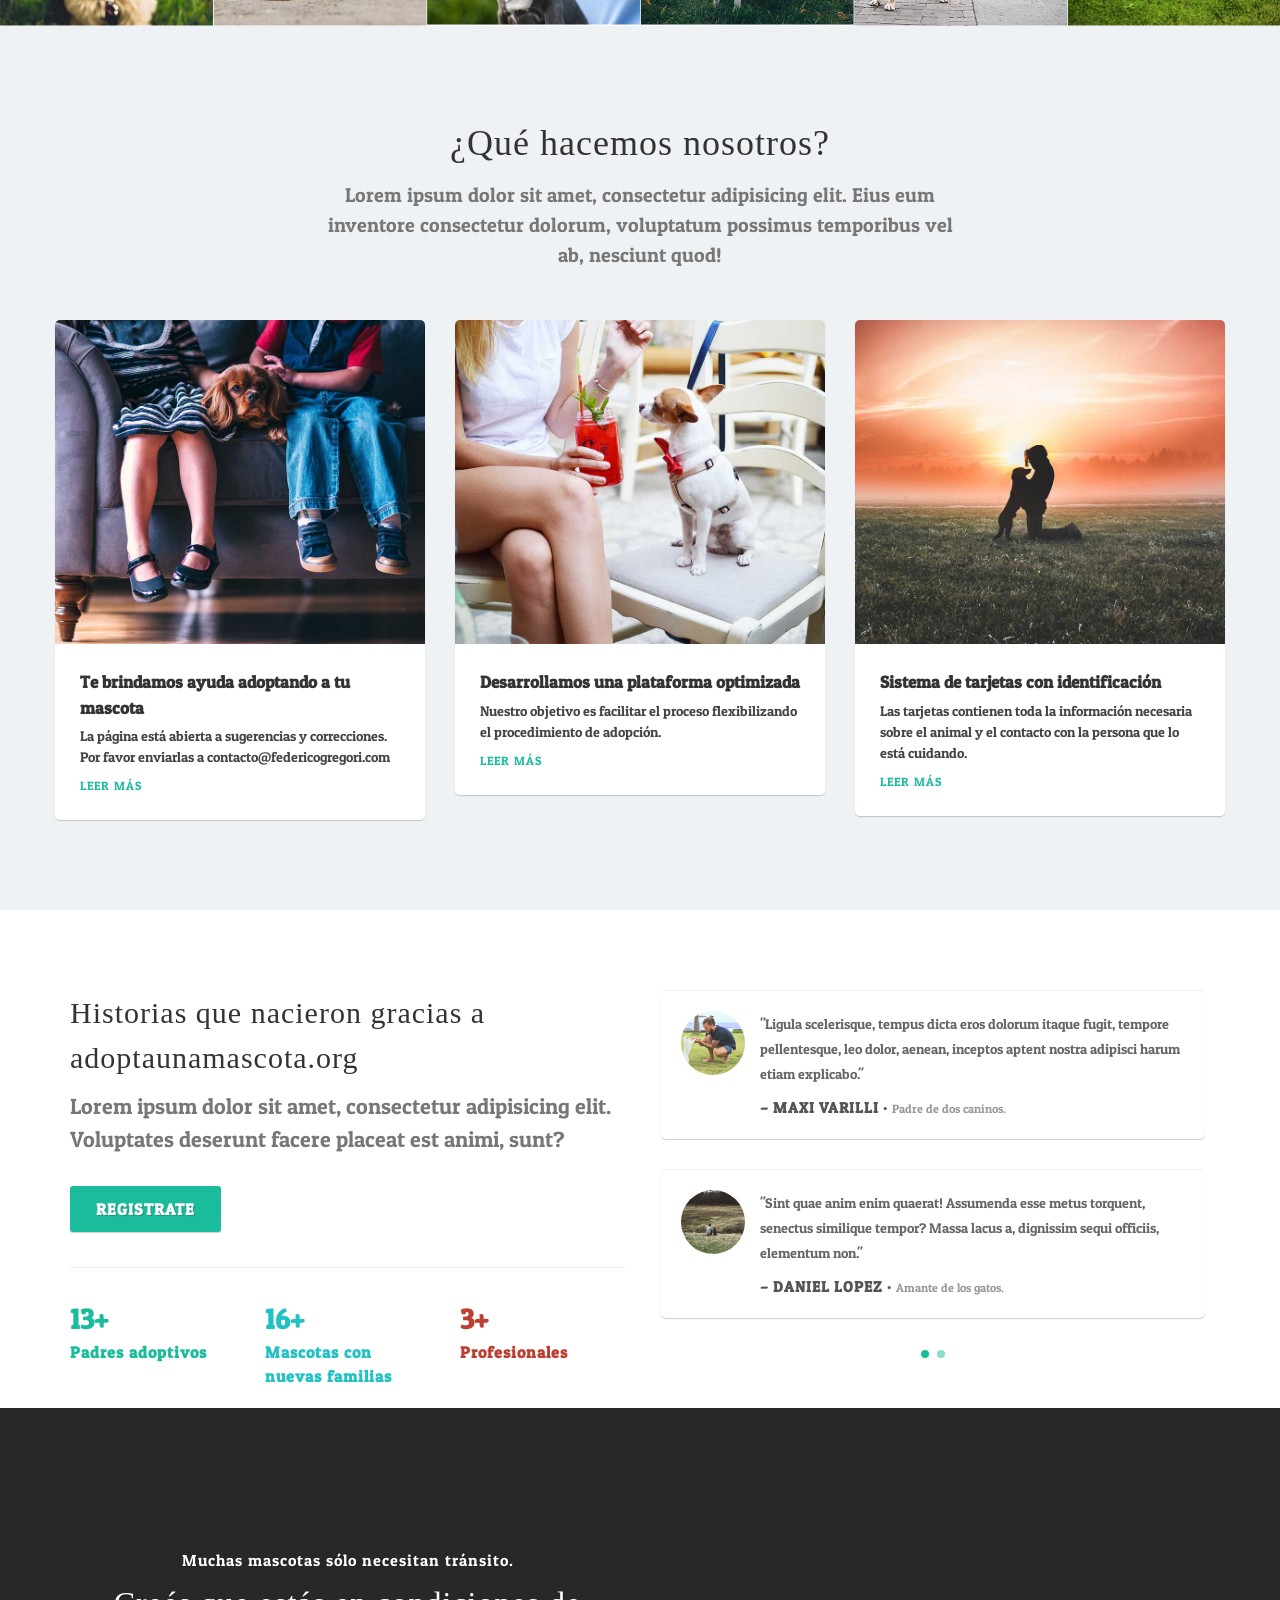
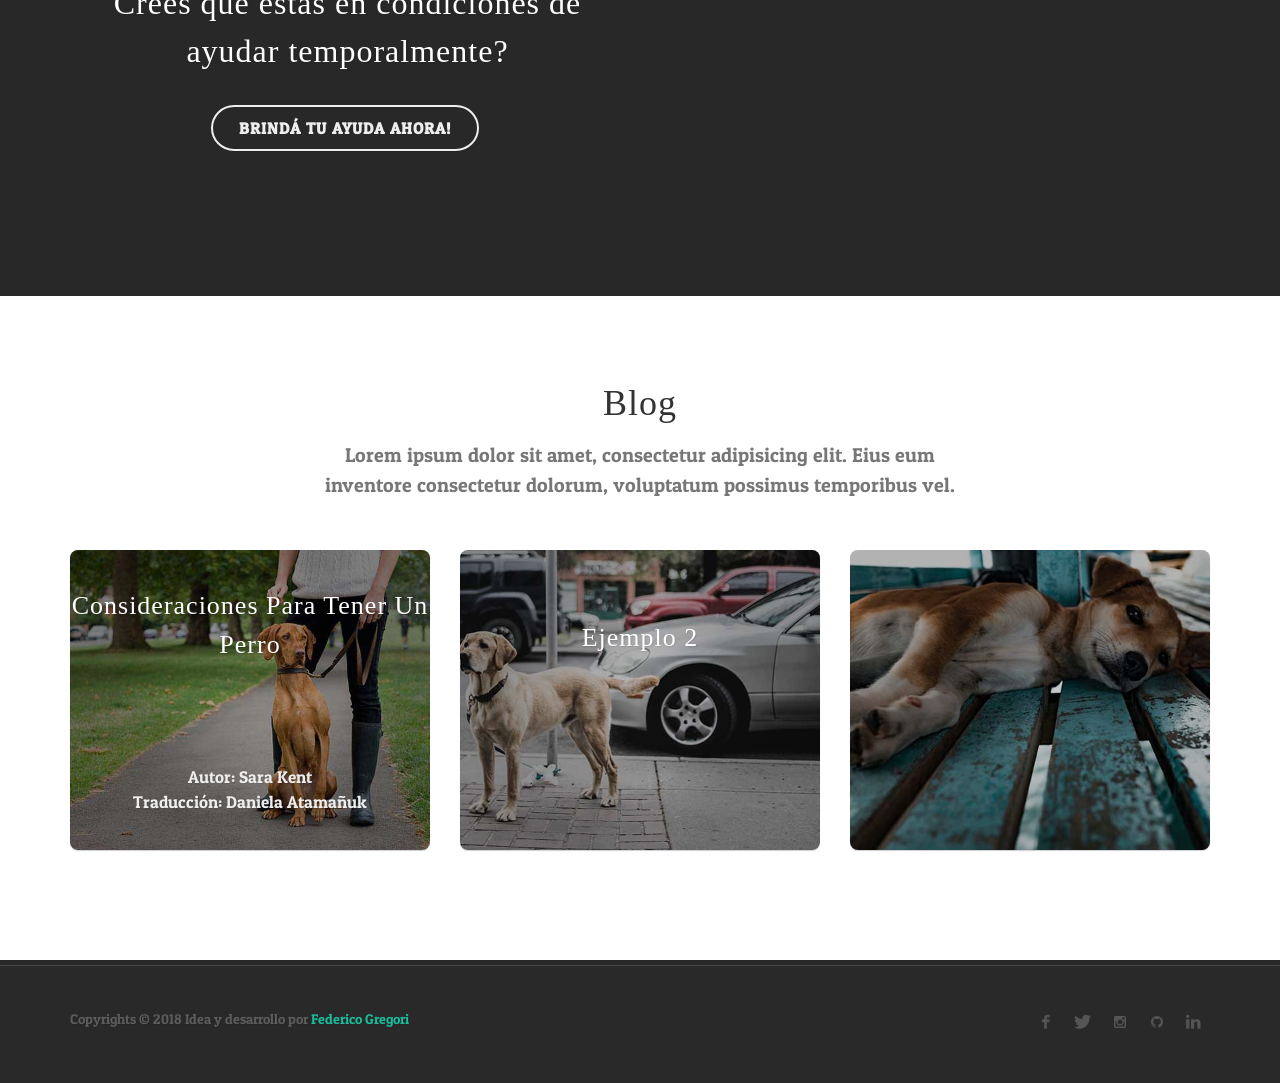
==== commit 7e2c1c11: "[UPD] Cambio fuente" ====
--- a/index.html
+++ b/index.html
@@ -7,6 +7,7 @@
 
 	<!-- Stylesheets -->
 	<link href="http://fonts.googleapis.com/css?family=Quicksand:300,400,500,700|Chewy" rel="stylesheet" type="text/css" />
+	<link href="https://fonts.googleapis.com/css?family=Patua+One" rel="stylesheet">
 	<link rel="stylesheet" href="css/bootstrap.css" type="text/css" />
 	<link rel="stylesheet" href="style.css" type="text/css" />
 	<link rel="stylesheet" href="css/dark.css" type="text/css" />
--- a/style.css
+++ b/style.css
@@ -1164,7 +1164,7 @@
 	font-size: 13px;
 	letter-spacing: 1px;
 	text-transform: uppercase;
-	font-family: 'Raleway', sans-serif;
+	font-family: 'Patua One', sans-serif;
 	-webkit-transition: margin .4s ease, padding .4s ease;
 	-o-transition: margin .4s ease, padding .4s ease;
 	transition: margin .4s ease, padding .4s ease;
--- a/demos/pet/css/fonts.css
+++ b/demos/pet/css/fonts.css
@@ -42,6 +42,6 @@
 .before-heading,
 .wedding-head .first-name span,
 .wedding-head .last-name span,
-.font-primary { font-family: 'Quicksand', sans-serif; }
+.font-primary { font-family: 'Patua One', sans-serif; }
 
 .font-secondary { font-family: 'Chewy', cursive; }
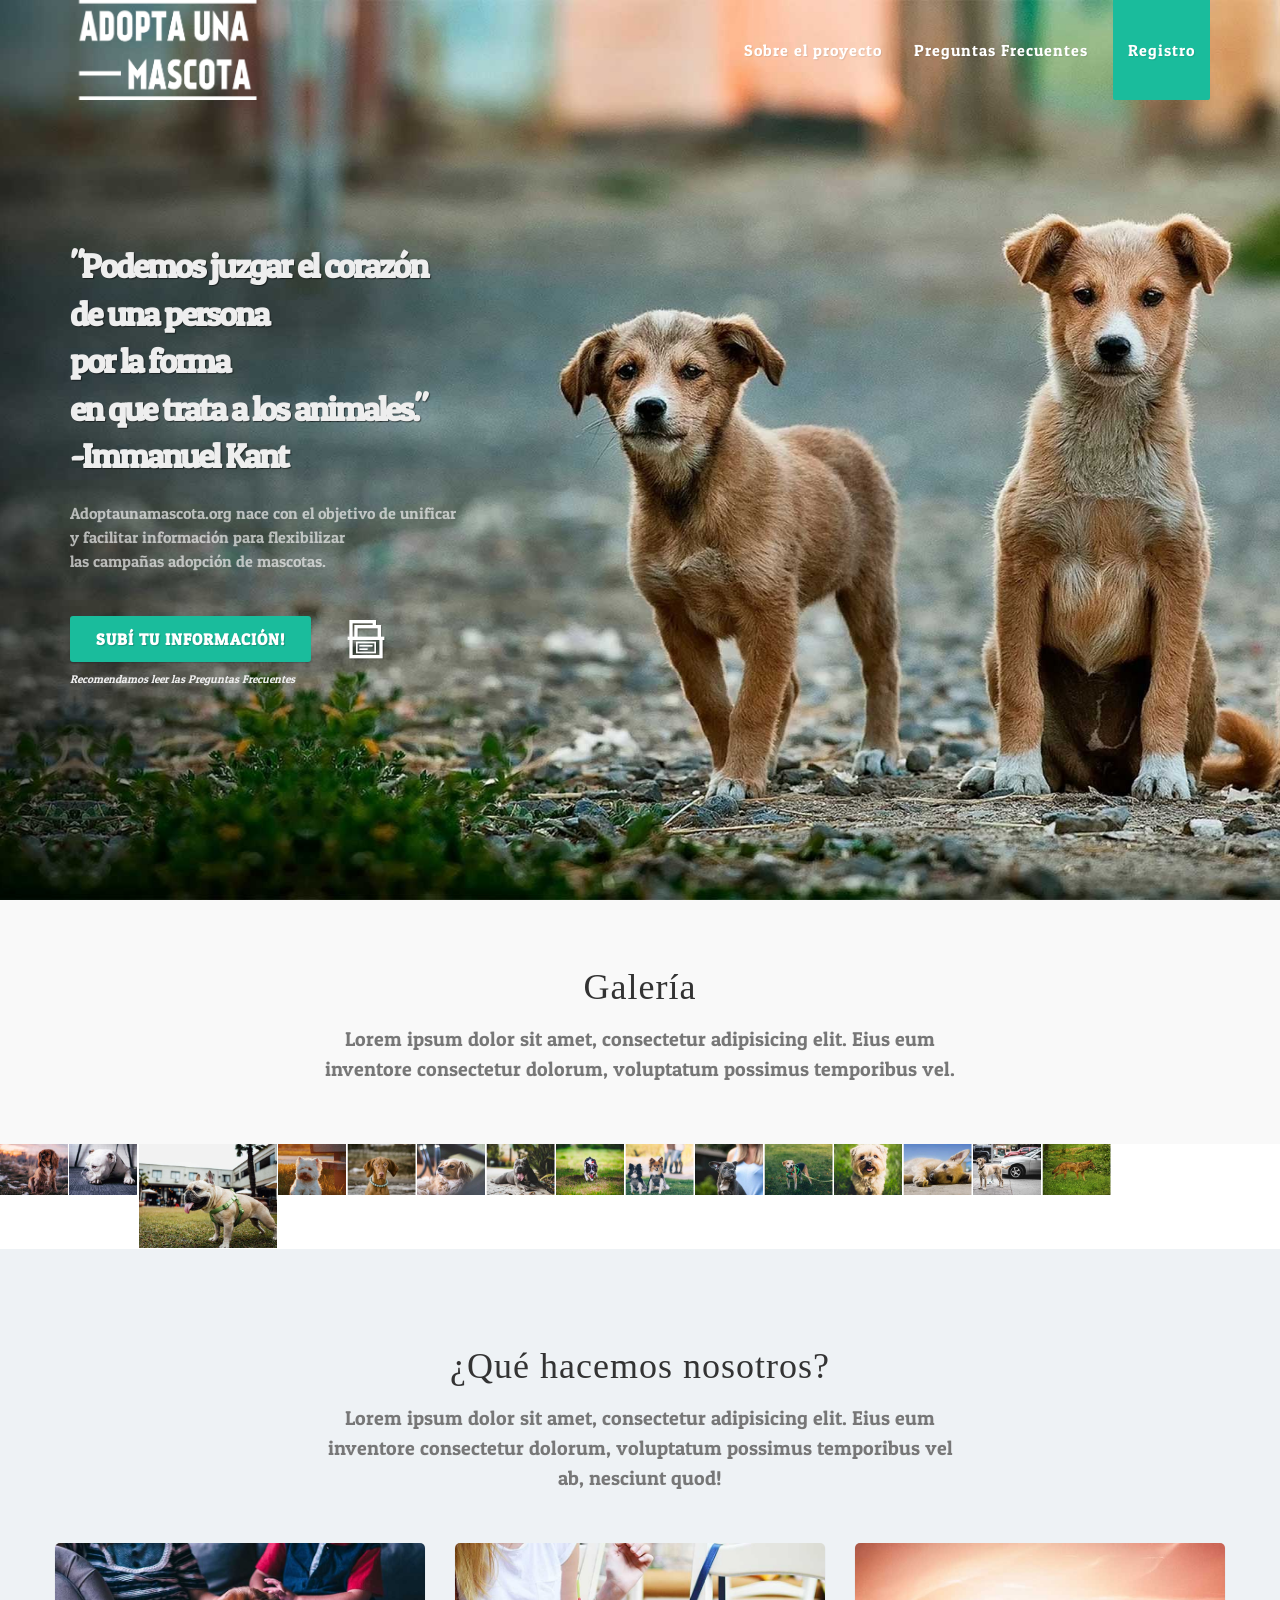
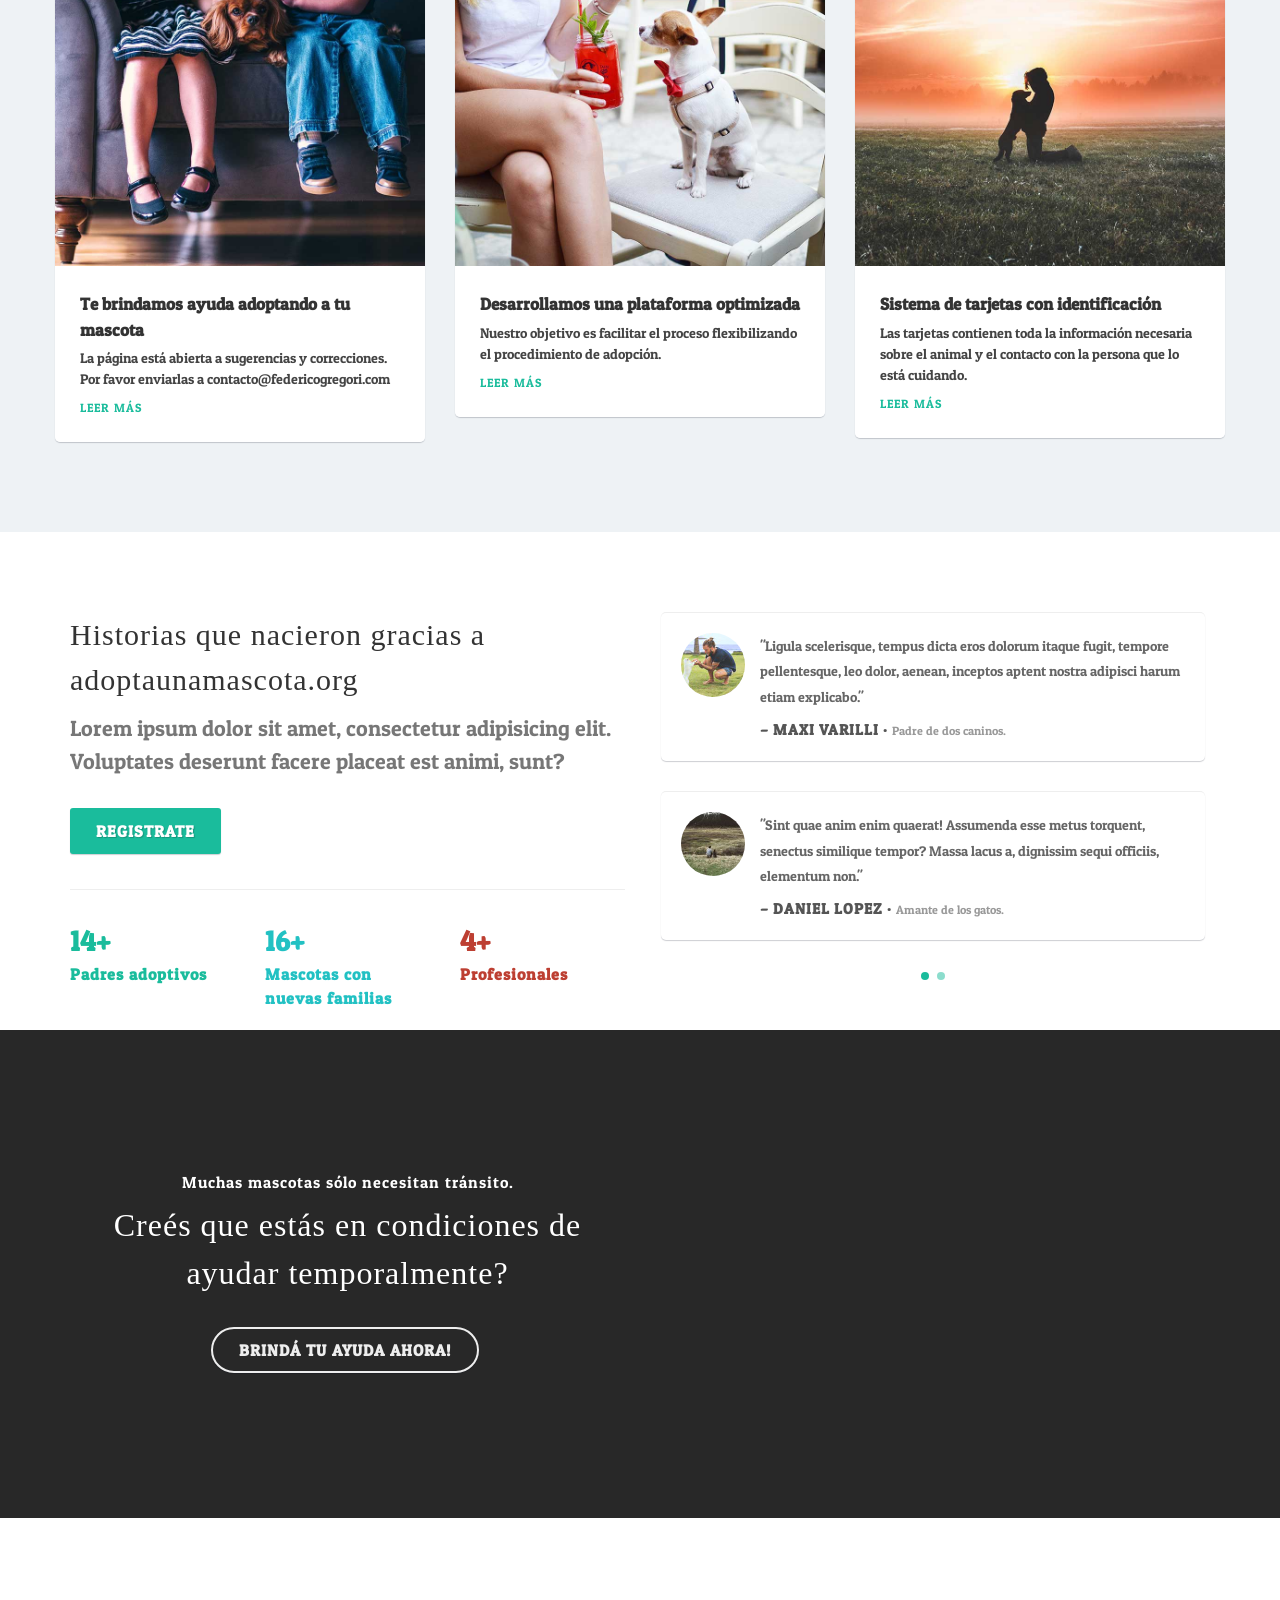
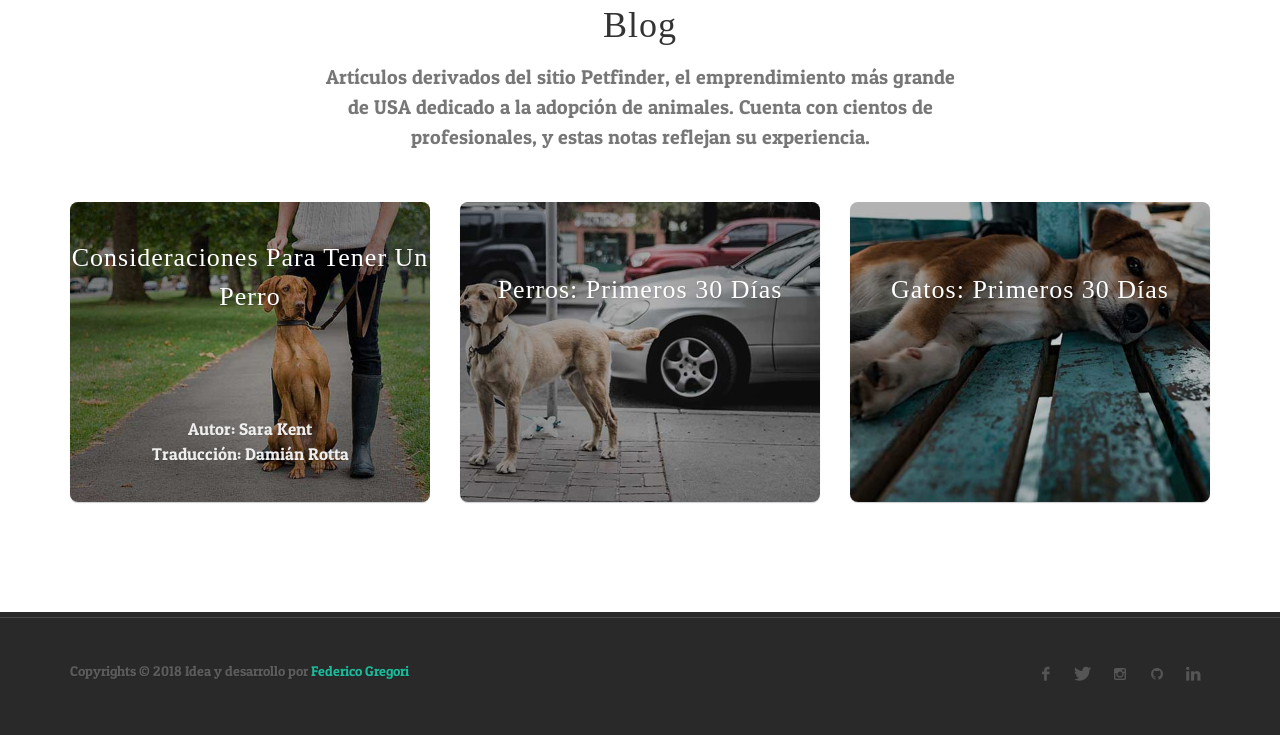
==== commit b4fb828b: "[UPD] Typo's" ====
--- a/index.html
+++ b/index.html
@@ -359,7 +359,7 @@
 				<div class="container topmargin-lg clearfix">
 					<div class="heading-block center nobottomborder divcenter" style="max-width: 640px">
 						<h3 class="nott font-secondary t400" style="font-size: 36px;">Blog</h3>
-						<span>Lorem ipsum dolor sit amet, consectetur adipisicing elit. Eius eum inventore consectetur dolorum, voluptatum possimus temporibus vel.</span>
+						<span>Artículos derivados del sitio Petfinder, el emprendimiento más grande de USA dedicado a la adopción de animales. Cuenta con cientos de profesionales, y estas notas reflejan su experiencia.</span>
 					</div>
 					<div class="row contact-properties clearfix">
 						<div class="col-md-4">
@@ -369,7 +369,7 @@
 										<h3 class="capitalize t400 font-secondary">Consideraciones para tener un perro</h3>
 										<span style="margin-top: 100px; font-size: 17px; font-weight: 500;">
 											Autor: Sara Kent<br>
-											Traducción: Daniela Atamañuk
+											Traducción: Damián Rotta
 										</span>
 									</div>
 								</div>
@@ -379,7 +379,7 @@
 							<a href="#" style="background: url('demos/pet/images/help/2.jpg') no-repeat center center; background-size: cover;">
 								<div class="vertical-middle dark center">
 									<div class="heading-block nomargin noborder">
-										<h3 class="capitalize t400 font-secondary">Ejemplo 2</h3>
+										<h3 class="capitalize t400 font-secondary">Perros: Primeros 30 días</h3>
 										<span style="margin-top: 100px; font-size: 17px; font-weight: 500;">
 											<br>
 											
@@ -392,7 +392,7 @@
 							<a href="#" style="background: url('demos/pet/images/help/3.jpg') no-repeat center center; background-size: cover;">
 								<div class="vertical-middle dark center">
 									<div class="heading-block nomargin noborder">
-										<h3 class="capitalize t400 font-secondary"></h3>
+										<h3 class="capitalize t400 font-secondary">Gatos: Primeros 30 días</h3>
 										<span style="margin-top: 100px; font-size: 17px; font-weight: 500;">
 											<br>
 											
